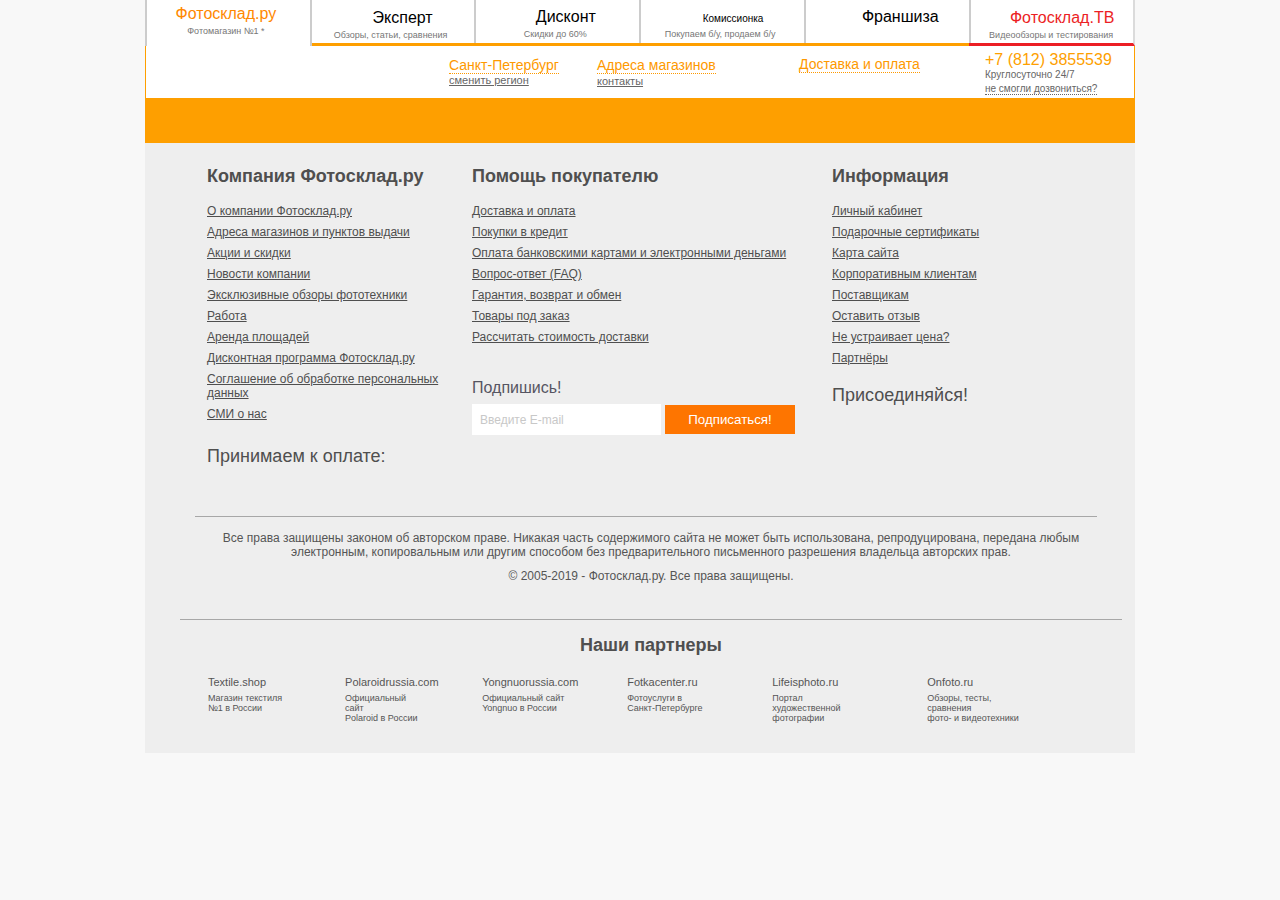
==== index.html @ a2a163b0 "initial commit" ====
<!DOCTYPE html>
<html xmlns="http://www.w3.org/1999/xhtml" lang="ru">

<head>
    <meta http-equiv="Content-Type" content="text/html; charset=UTF-8">
    <script type="text/javascript" async=""
        src="./files/js"></script>
    <script type="text/javascript" async=""
        src="./files/analytics.js.Без названия"></script>
    <script type="text/javascript" async=""
        src="./files/analytics.js.Без названия"></script>
    <meta name="language" content="ru">

    <meta content="width=1400" name="viewport">
    <link rel="alternate" media="only screen and (max-width: 640px)" href="https://m.fotosklad.ru/">
    <title>Интернет магазин фототехники. Продажа фотоаппаратов, фототоваров, оптики, цифровой техники - Фотосклад.ру
    </title>
    <script type="text/javascript" async=""
        src="./files/ec.js.Без названия"></script>
    <script async=""
        src="./files/fbevents.js.Без названия"></script>
    <script async=""
        src="./files/tag.js.Без названия"></script>
    <script type="text/javascript" async="" id="topmailru-code"
        src="./files/code.js.Без названия"></script>
    <script type="text/javascript" async=""
        src="./files/VFV0CiwBZt"></script>
    <script type="text/javascript" async=""
        src="./files/ba.js.Без названия"></script>
    <script async=""
        src="./files/gtm.js.Без названия"></script>
    <script type="text/javascript"
        src="./files/jquery-1.8.3.min.js.Без названия"></script>
    <link rel="canonical" href="https://www.fotosklad.ru/">

    <meta name="keywords"
        content="Фототехника цифровая техника фототовары магазин цифровой техники интернет-магазин фототехники">
    <meta name="description"
        content="Действительно низкие цены на цифровую технику и фототехнику в Интернет-магазине ФотоСклад.ру. Зеркальные и компактные цифровые фотоаппараты, видеокамеры, объективы, штативы, фотовспышки, фотопринтеры и многое другое от ведущих мировых производителей. ДоставкапоРоссии.">
    <link
        href="./files/page_c4828d17513869b126429b2c90cb7497.css"
        type="text/css" rel="stylesheet">
    <link
        href="./files/template_cc6df31a0ce18ac305fd042af0f704d0.css"
        type="text/css" data-template-style="true" rel="stylesheet">
    <link type="image/ico" rel="shortcut icon" href="https://www.fotosklad.ru/favicon.ico">

    <script
        src="./files/f.txt"></script>
    <script
        src="./files/webpush.js.Без названия"
        async=""></script>
    <script type="text/javascript" async=""
        src="./files/openapi.js.Без названия"></script>
    <link rel="stylesheet"
        href="./files/styles.css">
    <script async="" defer="" charset="utf-8"
        src="./files/forms.js.Без названия"></script>
    <script type="text/javascript" charset="utf-8" async="" data-requirecontext="_" data-requiremodule="underscore"
        src="./files/underscore.js.Без названия"></script>
    <script type="text/javascript" charset="utf-8" async="" data-requirecontext="_" data-requiremodule="jquery"
        src="./files/jquery.js.Без названия"></script>
    <script type="text/javascript" charset="utf-8" async="" data-requirecontext="_" data-requiremodule="raven"
        src="./files/raven.js.Без названия"></script>
</head>

<body>
    <div class="page">
        <div class="top-menu-pr">
            <a class="active-tab top-menu-pr-main tpr-main" href="https://www.fotosklad.ru/" style="width: 15.5292%;">
                <icon>Фотосклад.ру</icon>
                <span>Фотомагазин №1 *</span>
            </a>
            <a href="https://www.fotosklad.ru/expert/" class="tpr-main top-menu-pr-expert" style="width: 15.5292%;">
                <div>Эксперт</div>
                <span>Обзоры, статьи, сравнения</span>
            </a>
            <a href="https://www.fotosklad.ru/catalog/ucenennye-tovary/" class="tpr-main top-menu-pr-discount"
                style="width: 15.5292%;">
                <div>Дисконт</div>
                <span>Скидки до 60%</span>
            </a>
            <div class="tpr-main top-menu-pr-buy " style="width: 15.5292%;">
                <div><a href="https://www.fotosklad.ru/catalog/fotosklad_komissionka/">Комиссионка</a></div>
                <span>Покупаем б/у, продаем б/у</span>
                <div class="tpr-second">
                    <div><a href="https://www.fotosklad.ru/catalog/fotosklad_komissionka/">Продажа б/у техники</a></div>
                    <div><a href="https://www.fotosklad.ru/buying_up/">Скупка б/у техники</a></div>
                    <div><a href="https://www.fotosklad.ru/catalog/rent/">Прокат техники</a></div>
                </div>
            </div>
            <script type="text/javascript">
                $(function () {
                    $(".tpr-main").hover(function () {
                        $(this).children('.tpr-second').slideToggle(500);
                    });
                });

            </script>
            <a class="tpr-main top-menu-pr-forum header__sale" href="https://franchise.fotosklad.ru/"
                style="width: 15.5292%;">
                <div>Франшиза</div>

            </a>
            <a href="https://www.youtube.com/fotoskladtv" target="_blank" class="tpr-main top-menu-pr-travel"
                style="width: 15.5292%;">
                <div>Фотосклад.ТВ</div>
                <span>Видеообзоры и тестирования</span>
            </a>
        </div>
        <div id="header_2014">
            <div class="head_f">
                <a href="https://www.fotosklad.ru/" rel="nofollow">
                    <div class="logo_2014"></div>
                </a>

                <div class="map_2014">
                    <span><a href="https://www.fotosklad.ru/#" class="b-tt-change-region">
                            Санкт-Петербург </a></span>
                    <div class="clear"></div>
                    <a href="https://www.fotosklad.ru/#" class="b-tt-change-region" style="margin-top:0">сменить
                        регион</a>
                </div>
                <script type="text/javascript">
                    $(document).ready(function () {
                        $.ajax(
                            {
                                cache: true,
                                url: "/ajax/select_city_2014.php?AJAX_LOCATION=Y&rand=1768",
                                success: function (html) {
                                    $('body').append(html);
                                    $.ajax(
                                        {
                                            dataType: "script",
                                            cache: true,
                                            url: "//js.fotosklad.ru/bitrix/templates/fotosklad/js/select_city.js"
                                        }
                                    );
                                    $.ajax(
                                        {
                                            dataType: "script",
                                            cache: true,
                                            url: "/bitrix/templates/fotosklad/js/scrollbar/jquery.mCustomScrollbar.concat.min.js"
                                        }
                                    );
                                }
                            });
                    });
                </script>
                <div class="addr_2014">
                    <span><a href="https://www.fotosklad.ru/contacts/">Адреса магазинов</a></span>
                    <div class="clear"></div>
                    <a href="https://www.fotosklad.ru/kont" style="margin-top: 1px;">контакты</a>
                </div>
                <div class="box-cont-main-header">
                    <span class="mail_i"></span><a href="https://www.fotosklad.ru/shipping-payment/"
                        style="margin-top:0">Доставка и оплата</a>
                    <div class="clear"></div>
                </div>
                <div class="box_icon_phone_2014"></div>
                <div class="box_phone_2014">
                    +7 (812) 3855539 <p>Круглосуточно 24/7</p>
                    <a id="link_notelForm" href="https://www.fotosklad.ru/ajax/notel_form.php?id=1">не
                        смогли дозвониться?</a>
                </div>
            </div>
        </div>
        <div class="clear"></div>

        <div id="content">

            

            <div class="footer">
                <div class="box_link">
                    <div class="box_links_left">
                        <div class="h3">Компания Фотосклад.ру</div>
                        <ul class="list_1">
                            <li><a href="https://www.fotosklad.ru/about/">О компании Фотосклад.ру</a></li>
                            <li><a href="https://www.fotosklad.ru/contacts/?first=on">Адреса магазинов и пунктов
                                    выдачи</a></li>
                            <li><a href="https://www.fotosklad.ru/promo/">Акции и скидки</a></li>
                            <li><a href="https://www.fotosklad.ru/news/">Новости компании</a></li>
                            <li><a href="https://www.fotosklad.ru/news_foto/">Эксклюзивные обзоры фототехники</a></li>
                            <li><a href="https://www.fotosklad.ru/job/">Работа</a></li>
                            <li><a href="https://www.fotosklad.ru/arenda/">Аренда площадей</a></li>
                            <li><a href="https://www.fotosklad.ru/club/">Дисконтная программа Фотосклад.ру</a></li>
                            <li><a href="https://www.fotosklad.ru/user_agreement/">Соглашение об обработке персональных
                                    данных</a></li>
                            <li><a href="https://www.fotosklad.ru/press/">СМИ о нас</a></li>
                        </ul>
                    </div>
                    <div class="box_links_center">
                        <div class="h3">Помощь покупателю</div>
                        <ul class="list_1">
                            <li><a href="https://www.fotosklad.ru/shipping-payment/">Доставка и оплата</a></li>
                            <li><a href="https://www.fotosklad.ru/pokupki_v_credit/">Покупки в кредит</a></li>
                            <li><a href="https://www.fotosklad.ru/bankcards_payment/">Оплата банковскими картами и
                                    электронными деньгами</a></li>
                            <li><a href="https://www.fotosklad.ru/faq/">Вопрос-ответ (FAQ)</a></li>
                            <li><a href="https://www.fotosklad.ru/warranty/">Гарантия, возврат и обмен</a></li>
                            <li><a href="https://www.fotosklad.ru/goods_for_order/">Товары под заказ</a></li>
                            <li><a href="https://www.fotosklad.ru/shipping-payment/">Рассчитать стоимость доставки</a>
                            </li>
                        </ul>
                        <form action="https://www.fotosklad.ru/personal/subscribe/"
                            data-ajax="/bitrix/templates/fotosklad/components/bitrix/subscribe.form/footer/ajax.php"
                            method="get" class="js-subscribe_form_footer footer__follow-box">
                            <div class="footer__follow">Подпишись!</div>
                            <div class="footer__follow-flex">
                                <input type="text" class="js-subscribe_form__email footer__follow_input"
                                    placeholder="Введите E-mail">
                                <button class="js-subscribe_form__btn footer__follow_btn">Подписаться!</button>
                                <div class="js-subscribe_form__msg footer__follow_msg _hide"></div>
                            </div>
                        </form>
                    </div>
                    <div class="box_links_right">
                        <div class="h3">Информация</div>
                        <ul class="list_1">
                            <li><a href="https://www.fotosklad.ru/personal/">Личный кабинет</a></li>
                            <li><a href="https://www.fotosklad.ru/sertificate/">Подарочные сертификаты</a></li>
                            <li><a href="https://www.fotosklad.ru/sitemap/">Карта сайта</a></li>
                            <li><a href="https://www.fotosklad.ru/corp/">Корпоративным клиентам</a></li>
                            <li><a href="https://www.fotosklad.ru/suppliers/">Поставщикам</a></li>
                            <li><a href="https://www.fotosklad.ru/ajax/feedback2.php?id=1"
                                    id="link_feedbackForm">Оставить отзыв</a></li>
                            <li><a href="https://www.fotosklad.ru/neustr_price/">Не устраивает цена?</a></li>
                            <li><a href="https://www.fotosklad.ru/partners/">Партнёры</a></li>
                        </ul>
                        <div class="soc-icon-footer">
                            <span>Присоединяйся!</span>
                            <a href="https://vk.com/fotosklad" target="_blank">
                                <div class="footer-icon footer-icon-vk"></div>
                            </a>
                            <a href="https://facebook.com/fotosklad.ru" target="_blank">
                                <div class="footer-icon footer-icon-fb"></div>
                            </a>
                            <a href="https://twitter.com/fotosklad_ru" target="_blank">
                                <div class="footer-icon footer-icon-tw"></div>
                            </a>
                            <a href="https://instagram.com/fotosklad_ru" target="_blank">
                                <div class="footer-icon footer-icon-ins"></div>
                            </a>
                            <a href="https://www.youtube.com/user/fotoskladTV?sub_confirmation=1" target="_blank">
                                <div class="footer-icon footer-icon-you"></div>
                            </a>
                            <a href="https://ok.ru/fotosklad" target="_blank">
                                <div class="footer-icon footer-icon-ok"></div>
                            </a>
                        </div>
                    </div>
                    <div class="clear"></div>
                    <div class="footer-pay-icon">
                        <span>Принимаем к оплате:</span>
                        <div class="f-p-visa"></div>
                        <div class="f-p-mc"></div>
                        <div class="f-p-wm"></div>
                        <div class="f-p-ya"></div>
                        <div class="f-p-q"></div>
                        <div class="f-p-sv"></div>
                        <div class="f-p-euro"></div>
                        <div class="f-p-al"></div>
                        <div class="f-p-vtb"></div>
                        <div class="f-p-cont"></div>
                    </div>
                </div>
                <div class="copy">
                    <noindex>
                        <div>

                            <script type="text/javascript">
                                var _tmr = window._tmr || (window._tmr = []);
                                _tmr.push({ id: "1778135", type: "pageView", start: (new Date()).getTime() });
                                (function (d, w, id) {
                                    if (d.getElementById(id)) return;
                                    var ts = d.createElement("script");
                                    ts.type = "text/javascript";
                                    ts.async = true;
                                    ts.id = id;
                                    ts.src = (d.location.protocol == "https:" ? "https:" : "http:") + "//top-fwz1.mail.ru/js/code.js";
                                    var f = function () {
                                        var s = d.getElementsByTagName("script")[0];
                                        s.parentNode.insertBefore(ts, s);
                                    };
                                    if (w.opera == "[object Opera]") {
                                        d.addEventListener("DOMContentLoaded", f, false);
                                    } else {
                                        f();
                                    }
                                })(document, window, "topmailru-code");
                            </script>
                            <noscript>
                                <div style="position:absolute;left:-10000px;">
                                    <img src="//top-fwz1.mail.ru/counter?id=1778135;js=na" style="border:0;" height="1"
                                        width="1" alt="Рейтинг@Mail.ru" />
                                </div>
                            </noscript>

                        </div>
                        <div class="center">
                            <div>
                                Все права защищены законом об авторском праве. Никакая часть содержимого сайта не может
                                быть
                                использована, репродуцирована, передана любым электронным, копировальным или другим
                                способом без
                                предварительного письменного разрешения владельца авторских прав.
                            </div>
                            <div>
                                © 2005-2019 - Фотосклад.ру. Все права
                                защищены.
                            </div>
                            <div>

                                <script type="text/javascript">< !--
                                        new Image().src = "//counter.yadro.ru/hit?r" +
                                            escape(document.referrer) + ((typeof (screen) == "undefined") ? "" :
                                                ";s" + screen.width + "*" + screen.height + "*" + (screen.colorDepth ?
                                                    screen.colorDepth : screen.pixelDepth)) + ";u" + escape(document.URL) +
                                            ";" + Math.random();//--></script>
                                <noscript><img src="//www.liveinternet.ru/code?js=no"></noscript>

                            </div>
                        </div>
                    </noindex>
                    <noindex>
                        <div class="footer-partners">
                            <div class="footer-partners__head">Наши партнеры</div>
                            <div class="footer-partners__list">
                                <div class="footer-partners__item"><a
                                        href="https://textile.shop/">Textile.shop<span>Магазин текстиля<br>№1 в
                                            России</span></a></div>
                                <div class="footer-partners__item"><a
                                        href="http://www.polaroidrussia.com/">Polaroidrussia.com<span>Официальный
                                            сайт<br>Polaroid в России </span></a></div>
                                <div class="footer-partners__item"><a
                                        href="http://www.yongnuorussia.com/">Yongnuorussia.com<span>Официальный
                                            сайт<br>Yongnuo в России</span></a></div>
                                <div class="footer-partners__item"><a
                                        href="http://fotkacenter.ru/">Fotkacenter.ru<span>Фотоуслуги
                                            в<br>Санкт-Петербурге</span></a></div>
                                <div class="footer-partners__item"><a
                                        href="http://www.lifeisphoto.ru/">Lifeisphoto.ru<span>Портал
                                            художественной<br>фотографии </span></a></div>
                                <div class="footer-partners__item"><a
                                        href="http://www.onfoto.ru/">Onfoto.ru<span>Обзоры, тесты, сравнения<br>фото- и
                                            видеотехники </span></a></div>
                            </div>
                        </div>
                    </noindex>
                </div>

                <script async="" type="text/javascript"
                    src="./files/ld.js.Без названия"></script>
                <script type="text/javascript">
                    window.criteo_q = window.criteo_q || [];
                    window.criteo_q.push(
                        { event: "setAccount", account: 24475 },
                        { event: "setSiteType", type: "d" },
                        { event: "viewHome" }
                    );
                </script>



                <script async=""
                    src="./files/track_city.js.Без названия"></script>
                <script id="xcntmyAsync" type="text/javascript">
                    //все страницы <![CDATA[
                    //]]>
                    (function () {
                        var xscr = document.createElement('script');
                        var xcntr = escape(document.referrer);
                        xscr.async = true;
                        xscr.src = (document.location.protocol === 'https:' ? 'https:' : 'http:')
                            + '//js.fotosklad.ru/bitrix/templates/fotosklad/js/sided/track_city.js?r=' + Math.random();
                        xscr.async = true;
                        var x = document.getElementById('xcntmyAsync');
                        x.parentNode.insertBefore(xscr, x);
                    }());
                </script>


                <script type="text/javascript">
                    (function (m, e, t, r, i, k, a) {
                    m[i] = m[i] || function () { (m[i].a = m[i].a || []).push(arguments) };
                        m[i].l = 1 * new Date(); k = e.createElement(t), a = e.getElementsByTagName(t)[0], k.async = 1, k.src = r, a.parentNode.insertBefore(k, a)
                    })
                        (window, document, "script", "https://mc.yandex.ru/metrika/tag.js", "ym");

                    ym(53489, "init", {
                        id: 53489,
                        clickmap: true,
                        trackLinks: true,
                        accurateTrackBounce: true,
                        webvisor: true,
                        ut: "noindex",
                        ecommerce: "dataLayer"
                    });
                </script>
                <noscript>
                    <div><img src="https://mc.yandex.ru/watch/53489?ut=noindex" style="position:absolute; left:-9999px;"
                            alt="" /></div>
                </noscript>

            </div>
        </div>
    </div>

    <link
        href="./files/popup.min.css"
        type="text/css" rel="stylesheet">
    <link
        href="./files/kernel_socialservices.css"
        type="text/css" rel="stylesheet">
    <link
        href="./files/select_city.css"
        rel="stylesheet" type="text/css">
    <link
        href="./files/jquery.mCustomScrollbar.css"
        rel="stylesheet" type="text/css">
    <img id="xcnt-img-0.9921567493055716" width="0" height="0"
        src="./files/saved_resource"
        style="display: none !important; width: 0px !important; height: 0px !important;">
    <script id="xcnt-pars" async=""
        src="./files/www.fotosklad.ru.js.Без названия"></script>
</body>
</html>
---- files/page_c4828d17513869b126429b2c90cb7497.css ----
/* Start:/bitrix/templates/fotosklad/components/bitrix/system.pagenavigation/visual2/style.css?14582214854579*/
.bx_pagination_bottom *{vertical-align: baseline;}
.bx_pagination_bottom{
	color: #8d8d8d;
    padding: 0 26px;
	text-align: center;
}

.bx_pagination_bottom .bx_pagination_section_one{ }
.bx_pagination_bottom .bx_pagination_section_two{
	float: right;
	text-align: right;
}
.bx_pagination_bottom .bx_pg_section{
    color: #AFAFAF;
	display: inline-block;
    font: 12px Arial;
	height: 30px;
	vertical-align: top;
	line-height: 30px;
}

.bx_pagination_bottom .bx_pagination_select_container{display: inline-block;}
.bx_pagination_bottom .bx_pagination_select_container select{
	position: relative;
	margin: 2px 20px 2px 10px;
	padding: 1px 25px 3px 5px;
	height: 22px;
	outline: none;
	border: 1px solid #e0e0e0;
	border-radius: 1px;
	background: #fff url(/bitrix/templates/fotosklad/components/bitrix/system.pagenavigation/visual2/images/select_arrow.png) no-repeat right center;
	color: #8d8d8d;
	font-size: 11px;
	line-height: 16px;
	resize: none;
	-webkit-appearance: none;
}
@-moz-document url-prefix(){
	.bx_pagination_bottom .bx_pagination_select_container select{
		background: #fff !important;
		padding-right: 5px;
	}
}


.bx_pagination_bottom .bx_pagination_page{
	white-space: nowrap;
	font-size: 18px;
}
.bx_pagination_bottom .bx_pagination_page ul{
	display: inline-block;
	margin: 0;
	padding: 0;
}
.bx_pagination_bottom .bx_pagination_page li{
	display: inline-block;
    margin-right: 5px;
	min-width: 22px;
	color: #8d8d8d;
	text-align: center;
	line-height: 22px;
}
.bx_pagination_bottom .bx_pagination_page li a{
    color: #222;
	display: block;
	min-width: 22px;
	/*color: #8d8d8d;*/
	text-align: center;
	text-decoration: none;
	line-height: 22px;
}
.bx_pagination_bottom .bx_pagination_page li a.no-underline{
    position: relative;
    text-decoration:none;
}
.bx_pagination_bottom .bx_pagination_page li a.no-underline span{
	font-size: 16px;
    position: relative;
    top: -2px;
}
.bx_pagination_bottom .bx_pagination_page li a:hover{
    background: #FE9900;
    border-radius: 3px;
    color: #fff;
    text-decoration: none;
}
.bx_pagination_bottom .bx_pagination_page li.bx_active{
    color: #fff;
	border-radius: 3px;
	/*background: #dbecf4;*/
    background: #FE9900;
	/*box-shadow: inset 0 2px 2px 0 rgba(0,0,0,.1);*/
}

.bx_pagination_bottom .bx_pg_section.bx_pg_pagination_num{display: block;}
.bx_pagination_bottom .bx_pg_section.bx_pg_show_col select{margin-right: 5px;}


.bx_pagination_bottom .bx_wsnw{
    font-size:12px;
    white-space: nowrap;
}
.bx_pagination_bottom .bx_wsnw .custom_pg_of{
    color:#222;
    font-weight:700;
}



/*1*/
@media (min-width:981px){

}
/*2*/
@media (min-width:640px) and (max-width:980px){

}
/*3*/
@media (min-width:480px) and (max-width:639px) {
	.bx_pagination_bottom .bx_pagination_select_container select{margin-right: 10px;}
}
/*4*/
@media (max-width:479px) {
	.bx_pagination_bottom .bx_pagination_section_one{ }
	.bx_pagination_bottom .bx_pagination_section_two{
		float: none;
		text-align: left;
	}
	.bx_pagination_bottom .bx_pagination_select_container{
		-webkit-box-sizing: border-box;
		-moz-box-sizing: border-box;
		box-sizing: border-box;
		width: 47%;
	}
	.bx_pagination_bottom .bx_pagination_select_container select{
		display: block;
		-webkit-box-sizing: border-box;
		-moz-box-sizing: border-box;
		box-sizing: border-box;
		margin-right: 0 !important;
		width: 90%;
	}
	.bx_pagination_bottom .bx_pg_section{
		-webkit-box-sizing: border-box;
		-moz-box-sizing: border-box;
		box-sizing: border-box;
		width: 100%;
		text-align: left;
	}
	.bx_pagination_bottom .bx_pagination_page{white-space: normal;}
	.bx_pagination_bottom .bx_pg_section.bx_pg_pagination_num{width: 100%;height: auto;text-align: center;}
	.bx_pagination_bottom .bx_pg_section.bx_pg_show_col{display: none;}
	.bx_pagination_bottom .bx_pg_text{
		display: inline-block;
		width: 50%;
	}
	.bx_pagination_bottom .bx_pg_section.pg_pagination_num .bx_pg_text{display: none;}
}
/*5*/
@media (max-width:320px){
}

.bx_pagination_bottom .bx_pagination_section_one,
.bx_pagination_bottom .bx_pagination_section_two,
.bx_pagination_bottom .bx_pagination_select_container,
.bx_pagination_bottom .bx_pagination_select_container select,
.bx_pagination_bottom .bx_pg_section,
.bx_pagination_bottom .bx_pagination_page,
.bx_pagination_bottom .bx_pg_section.bx_pg_pagination_num,
.bx_pagination_bottom .bx_pg_section.bx_pg_show_col,
.bx_pagination_bottom .bx_pg_text,
.bx_pagination_bottom .bx_pg_section.pg_pagination_num .bx_pg_text{
	-webkit-transition: all 0.3s ease;
	-moz-transition: all 0.3s ease;
	-ms-transition: all 0.3s ease;
	-o-transition: all 0.3s ease;
	transition: all 0.3s ease;
}

/* End */


/* Start:/bitrix/templates/fotosklad/components/web-sys/iblock.items/main_page/style.css?14703068144295*/
#content .main_content .blocks_main_2
{
	height: auto;
	margin: 30px 13px;
}

.main_content .actions-dynamic-title
{
	background: transparent;
	padding: 0;
	position: relative;
	text-align: center;
	top: 10px;
	width: 100%;
}

.main_content .blocks_main_2 .actions-dynamic-title h2
{
	background: #FFF;
	color: #FE9900;
	display: inline-block;
	min-height: 21px;
	padding: 0 8px;
	text-transform: uppercase;
	width: auto;
}

.actions-dynamic
{
	border: 1px solid #FE9900;
	border-radius: 10px;
	height: 155px;
	overflow: hidden;
	padding: 10px;
	white-space: nowrap;
}


/* SPECIAL ACTION ITEM */
.trans-left-include
{
	transition: left .8s ease-in-out;
}
.trans-left-top-include
{
	transition: left .5s ease-in-out .25s, top .5s ease-in-out .25s;
}
.trans-left-width-include
{
	transition: left .6s ease-in-out, width .6s ease-in-out;
}
.trans-opacity-include
{
	transition: opacity .5s ease-in-out;
}
.trans-width-include
{
	transition: width .8s ease-in-out;
}


.actions-dynamic-item
{
	border: 1px solid #CCC;
	border-radius: 8px;
	cursor: pointer;
	display: inline-block;
	height: 155px;
	margin-left: 8px;
	overflow: hidden;
	position: relative;
	width: calc(20% - 8px); /* 8px - left margin of first element */
}
.actions-dynamic-item:first-child
{
	margin-left: 0;
}

.actions-dynamic-item.minimum
{
	/*width: 155px;*/
	width: calc(18% - 8px);
}

.actions-dynamic-item.maximum
{
	/*width: 255px;*/
	width: calc(28% - 8px);
}

/* IMAGE */
.actions-dynamic-item .image-wrapper
{
	overflow: hidden;
	width: 100%;
}

.actions-dynamic-item .image-wrapper img
{
	left: -36.9px;
	position: relative;
	/*z-index: -1;*/
}
.actions-dynamic-item.minimum .image-wrapper img
{
	left: -43.953px;
}
.actions-dynamic-item.maximum .image-wrapper img
{
	left: 0;
}

/* TEXT */
.actions-dynamic-item .hover-block
{
	color: #FFF;
	height: 100%;
	left: 0;
	overflow: hidden;
	position: absolute;
	white-space: normal;
	width: 0;
}
.actions-dynamic-item.maximum .hover-block
{
	width: 256.875px;
}

.actions-dynamic-item .hover-block .title
{
	font-size: 14px;
	margin-bottom: 15px;
}
.actions-dynamic-item .hover-block .preview
{
	font-size: 11px;
}

/* wrapper */
.actions-dynamic-item .hover-block .hover-wrapper
{
	height: calc(100% - 30px);
	left: -36.9px;
	opacity: 0;
	padding: 15px;
	position: relative;
	z-index: 1;
}
.actions-dynamic-item.maximum .hover-block .hover-wrapper
{
	left: 0;
	opacity: 1;
}
.actions-dynamic-item.minimum .hover-block .hover-wrapper
{
	left: -43.953px;
}

/* opacity layers */
.actions-dynamic-item .hover-block .hover-layer
{
	background: #000;
	border-radius: 8px;
	/*height: 0;*/
	height: 100%;
	left: 35%;
	opacity: .5;
	position: absolute;
	/*top: 35%;*/
	width: 0;
	z-index: 1;
}
.actions-dynamic-item.maximum .hover-block .hover-layer
{
	left: 0;
	/*height: 100%;*/
	/*top: 0;*/
	width: 100%;
}

.actions-dynamic-item .hover-block .hover-overlap
{
	background: #000;
	border-radius: 0 0 8px 8px;
	height: 100%;
	left: 7%;
	opacity: .35;
	position: absolute;
	top: 100%;
	width: 100%;
	z-index: 1;
}

.main_content .blocks_main_2 .expert-inline-wrapper
{
	clear: both;
	margin-top: 30px;
}

.expert-inline-block
{
	height: auto;
	margin: 0;
	padding: 0;
	width: 100%;
}

.expert-inline-block a
{
	color: #000;
	text-decoration: none;
}

.expert-inline-block .expert-inline-item
{
	border: 1px solid #CCC;
	display: inline-block;
	height: 100%;
	overflow: hidden;
	vertical-align: top;
}
.expert-inline-block.inline .expert-inline-item
{
	margin-left: 20px;
	width: calc(25% - 17px);
}
.expert-inline-block.inline .expert-inline-item:first-child
{
	margin-left: 0;
}

.expert-inline-block .expert-inline-item .image
{
	height: 162px;
}

.expert-inline-block .expert-inline-item .image-wrapper
{
	height: 100%;
	left: -41.5px;
	position: relative;
	text-align: center;
	width: 324px;
}

.expert-inline-block .expert-inline-item .text
{
	overflow: hidden;
	position: relative;
	margin: 10px 15px;
	width: calc(100% - 30px);
}

.expert-inline-block .expert-inline-item .title
{
	font-size: 14px;
	overflow: hidden;
}

.expert-inline-block .expert-inline-item .preview
{
	font-size: 11px;
	margin-top: 8px;
}

.expert-inline-block .expert-inline-item .date
{
	background: #FFF;
	bottom: 0;
	color: #CCC;
	left: 0;
	padding-top: 10px;
	position: absolute;
	width: 100%;
}
/* End */


/* Start:/bitrix/components/custom/expert.main/templates/main_page/style.css?14642724572609*/
#content .main_content .blocks_main_2
{
	height: auto;
	margin: 30px 13px;
}

.main_content .blocks_main_2 .expert-inline-wrapper
{
	clear: both;
	margin-top: 30px;
}

.expert-inline-block
{
	height: auto;
	margin: 0;
	padding: 0;
	width: 100%;
}
.expert-inline-block.solid
{
	border-left: 1px solid #CCC;
}

.expert-inline-block a
{
	color: #000;
	text-decoration: none;
}

.expert-inline-block .expert-inline-item
{
	border: 1px solid #CCC;
	display: inline-block;
	height: 100%;
	overflow: hidden;
	vertical-align: top;
}
.expert-inline-block.solid .expert-inline-item
{
	border-left: none;
	width: calc(25% - 2px);
}
.expert-inline-block.inline .expert-inline-item
{
	margin-left: 20px;
	width: calc(25% - 18px);
}
.expert-inline-block.inline .expert-inline-item:first-child
{
	margin-left: 0;
}

.expert-inline-block .expert-inline-item .image
{
	height: 162px;
	position: relative;
	text-align: center;
}
/*
.expert-inline-block .expert-inline-item .image-wrapper
{
	height: 100%;
	left: -49.5px;
	position: relative;
	text-align: center;
	width: 324px;
}
.expert-inline-block.solid .expert-inline-item .image-wrapper
{
	left: -42px;
}
*/
.expert-inline-block .expert-inline-item img
{
	height: 100%;
}

.expert-inline-block .expert-inline-item .text
{
	overflow: hidden;
	position: relative;
	margin: 10px 15px;
	width: calc(100% - 30px);
}

.expert-inline-block.solid .expert-inline-item .text
{
	height: 118px;
}

.expert-inline-block .expert-inline-item .title
{
	font-size: 14px;
	overflow: hidden;
}
.expert-inline-block.solid .expert-inline-item .title
{
	height: 34px;
}

.expert-inline-block .expert-inline-item .preview
{
	font-size: 11px;
	margin-top: 8px;
}

.expert-inline-block .expert-inline-item .date
{
	background: #FFF;
	bottom: 0;
	color: #CCC;
	left: 0;
	padding-top: 10px;
	position: absolute;
	width: 100%;
}

.expert-inline-block.solid
{
	height: 300px;
}

.expert-inline-block .expert-inline-item .overlay .video
{
	position: absolute;
}
.expert-inline-block .expert-inline-item .overlay .video.round
{
	-moz-border-radius: 50px;
	-webkit-border-radius: 50px;
	background: #FFF;
	border-radius: 50px;
	height: 50px;
	left: calc(50% - 25px);
	opacity: .75;
	top: calc(50% - 25px);
	width: 50px;
}
.expert-inline-block .expert-inline-item a:hover .overlay .video.round
{
	box-shadow: 0 0 6px 3px rgba(0, 0, 0, .3);
}
.expert-inline-block .expert-inline-item .overlay .video.play
{
	border-bottom: 15px solid transparent;
	border-left: 20px solid #000;
	border-top: 15px solid transparent;
	bottom: calc(50% - 15px);
	height: 0;
	opacity: .7;
	right: calc(50% - 13px);
	width: 0;
}
/* End */
/* /bitrix/templates/fotosklad/components/bitrix/system.pagenavigation/visual2/style.css?14582214854579 */
/* /bitrix/templates/fotosklad/components/web-sys/iblock.items/main_page/style.css?14703068144295 */
/* /bitrix/components/custom/expert.main/templates/main_page/style.css?14642724572609 */
---- files/template_cc6df31a0ce18ac305fd042af0f704d0.css ----
/* Start:/bitrix/templates/fotosklad/fotosklad.min.css?1572449818314874*/
@font-face {
    font-family: 'Arial MT';
    src: url('/bitrix/fonts/arialmt/ArialMT.eot');
    url('/bitrix/fonts/arialmt/ARIALMT.woff') format('woff'),
    url('/bitrix/fonts/arialmt/ArialMT.otf') format('opentype');
    font-weight: normal;
    font-style: normal;
}

.footer__follow {
    font-size: 16px;
    color: #565562;
    margin-top: 35px;
}

.footer__follow_input {
    background: #FFFFFF;
    max-width: 178px;
    width: 100%;
    height: 27px;
    margin-right: 4px;
    font-size: 12px;
    display: flex;
    align-items: center;
    padding-left: 7px;
    border: 1px solid #FFF;
}

.footer__follow_input--border {
    border: 1px solid #d4d4d4;
    height: 27px;
}

.footer__follow_input::placeholder {
    color: #C8C8C8;
}

.footer__follow_input:focus {
    outline: none;
}

.footer__follow_btn {
    width: 115px;
    width: 130px;
    height: 29px;
    display: block;
    border: none;
    background: #FE7500;
    color: #fff;
    display: flex;
    align-items: center;
    justify-content: center;
    cursor: pointer;
}

.footer__follow-flex {
    display: flex;
    align-items: center;
    margin-top: 7px;

}

.track-price {
    z-index: 2;
    cursor: pointer;
    font-size: 12px;
    max-width: 120px;
    border-radius: 2px;
    background-color: #eeeeee;
    display: flex;
    align-items: center;
    justify-content: center;
    margin-left: auto;
    width: 200px;
    height: 25px;
    margin-bottom: 15px;
}

.track-price a {
    color: #2b6d9f;
    text-decoration: none;
    font-style: normal !important;
}

.usual-price__block {
    display: block !important;
}

.form_take_order_s .left-select-delivery .order_table_delivery .shops-address td{
    line-height: 20px;
    position: relative;
}

.usual-price__info-block {
    display: none;
    position: absolute;
    width: 97%;
    top: 35px;
    left: 0;
    z-index: 2;
    text-align: center;
    background: #fff;
    box-shadow: 0 0 6px rgba(0,0,0,0.4);
    line-height: 20px;
    padding: 5px;
}

.name__sale {
    padding: 2px;
    border-radius: 3px;
    color: #fff;
    background: #fe9f00;
    margin-left: 5px;
}

.usual-price {
    padding-right: 15px;
}

.usual-price__icon {
    margin-left: 5px;
    cursor: pointer;
}

.usual-price--position {
    position: relative;
}

.usual-price__text {
    font-size: 12px;
    font-weight: 400;
    color: #888888;
}

.usual-price__just {
    margin-right: 58px;
}

.flex--center {
    justify-content: center;
}

.usual-price__price {
    font-size: 14px;
    font-weight: 400;
    color: #888888;
}

.usual-price__price--through {
    text-decoration: line-through;
}

.usual-price__price--club {
    font-size: 16px;
    font-weight: bold;
    color: #fe8f00;
}

.usual-price__price--special {
    color: #111111;
    font-size: 18px;
    font-weight: bold;
    letter-spacing: -0.5px;
}

.usual-price--margin {
    margin-bottom: 10px;
}

.usual-price--margin-top {
    margin-top: 10px;
}

.usual-price__sale {
    width: 44px;
    height: 22px;
    border-radius: 2px;
    background-color: #5bae38;
    font-size: 12px;
    color: #ffffff;
    margin-left: 5px;
}

.legal-entities {
    font-size: 12px;
    font-weight: 400;
    color: #888888;
    text-align: right;
    border-bottom: #888 1px dashed;
    margin-left: auto;
    width: max-content;
    position: relative;
}

.legal-entities__info-block {
    display: flex !important;
}

.legal-entities__current {
    cursor: pointer;
}

.legal-entities__info {
    display: none;
    width: 265px;
    padding-left: 15px;
    padding-right: 15px;
    padding-bottom: 10px;
    padding-top: 10px;
    background: #fff;
    position: absolute;
    left: -171px;
    top: 20px;
    z-index: 5;
    text-align: left;
    color: #111111;
    box-shadow: 0px 0px 10px rgba(0,0,0,0.2);
}

.legal-entities__info img {
    width: 100%;
    max-width: 100%;
    object-fit: scale-down;
}


.legal-entities__price {
    font-size: 18px;
    font-weight: bold;
}

.legal-entities__text {
    font-size: 12px;
    color: #888;
}

#select-city-in-catalog-detail {
    font: 13px Arial;
    color: #111;
    font-weight: 400;
    border-bottom: 1px dashed #111;
    margin-left: 4px;
    cursor: pointer
}

div.city-in-detail {
    display: block;
    /*width: 250px;*/
    font: 13px Arial;
    color: #666;
    /*margin-top: 10px;*/
    font-weight: 400;
}

div.city-in-detail + .presence .bexx_catalog_detail_prop_description2 {
    margin-top: -25px
}

.tab-section-content {
    margin: 10px
}

#product-order-vkredit .bexx_catalog_detail_prop_description2 {
    margin-top: -12px
}

.box_price .bexx_catalog_detail_prop_description2 {
    left: -146px
}

#search-suggest {
    position: absolute;
    top: 32px;
    left: -1px;
    background: #fff;
    z-index: 820;
    border: 1px solid #ccc;
    padding: 10px;
    width: 490px;
    font-size: 9pt;
    color: #828282;
    padding-bottom: 25px
}

.search-suggest-table {
    border-collapse: collapse
}

.search-suggest-table th, .search-suggest-table td {
    padding: 10px;
    border-bottom: 1px dashed #ccc
}

.search-suggest-table tr:last-child th, .search-suggest-table tr:last-child td {
    border-bottom: none
}

.search-suggest-table th {
    background: #eee;
    font-weight: 700;
    color: #555;
    width: 130px;
    vertical-align: top
}

.search-suggest-table th span {
    font-weight: 400;
    color: #828282
}

#search-suggest a {
    color: #828282 !important
}

#search-suggest a:hover {
    color: #FE9900 !important
}

.suggest-item-all {
    margin: 10px 0
}

.b-share-icon {
    background-image: url(//img.fotosklad.ru/bitrix/templates/fotosklad/images/small/04.png) !important;
    width: 20px !important;
    height: 20px !important
}

.b-share-icon_yaru, .b-share-icon_yaru_photo, .b-share-icon_yaru_wishlist {
    background-position: -567px 0 !important
}

.b-share-icon_vkontakte, .b-share-icon_custom {
    background-position: -84px 0 !important
}

.b-share-icon_facebook {
    background-position: -0 0 !important
}

.b-share-icon_twitter {
    background-position: -21px 0 !important
}

.b-share-icon_odnoklassniki {
    background-position: -63px 0 !important
}

.b-share-icon_moimir {
    background-position: -147px 0 !important
}

.b-share-icon_lj {
    background-position: -168px 0 !important
}

.b-share-icon_gplus {
    background-position: -126px 0 !important
}

.vkredit_line_div span.check_cl {
    background: url(//img.fotosklad.ru/bitrix/templates/fotosklad/images/sprite_2.png?v=1478528785) -123px -419px no-repeat
}

.vkredit_line_div span {
    background: url(//img.fotosklad.ru/bitrix/templates/fotosklad/images/sprite_2.png?v=1478528785) -106px -419px no-repeat;
    width: 16px;
    height: 16px;
    margin: 0 0 -3px;
    float: left;
    padding-right: 2px
}

#close-suggest {
    cursor: pointer;
    display: block;
    position: absolute;
    right: 10px;
    bottom: 10px;
    text-decoration: none
}

#all-result-suggest {
    cursor: pointer;
    display: block;
    position: absolute;
    bottom: 10px;
    text-decoration: none
}

.loader_field {
    background: url(//img.fotosklad.ru/bitrix/templates/fotosklad/images/loader_field.gif)
}

.loader_button {
    background: url(//img.fotosklad.ru/bitrix/templates/fotosklad/images/loader_g.gif) no-repeat;
    width: 133px;
    height: 20px;
    text-align: center;
    margin: 0 auto;
    z-index: 1
}

#about_delivery_wr {
    margin: 20px 0;
    clear: both;
    overflow: hidden
}

#about_delivery_link {
    display: inline-block;
    text-decoration: none;
    border-bottom: 1px dotted #FE9900
}

.coupon_cart {
    top: 20px;
    position: relative;
    left: 17px;
    font-size: 14px;
    color: #4F4F4F
}

ul.breadcrumb-navigation {
    padding: 0;
    margin: 0;
    padding-top: 4px;
    list-style: none
}

.ban_free_del {
    background: url(//img.fotosklad.ru/bitrix/templates/fotosklad/images/free_del.png);
    position: relative;
    width: 284px;
    height: 56px;
    left: 0;
    float: left
}

ul.breadcrumb-navigation li {
    display: inline
}

div.mf-name, div.mf-email, div.mf-captcha, div.mf-message {
    width: 80%;
    padding-bottom: .4em
}

div.mf-name input, div.mf-email input {
    width: 60%
}

div.mf-message textarea {
    width: 60%
}

span.mf-req {
    color: red
}

div.mf-ok-text {
    color: green;
    font-weight: 700;
    padding-bottom: 1em
}

#operator {
    max-width: 100px;
    min-width: 30px;
    overflow: hidden;
    position: fixed;
    margin-left: 992px;
    top: 55px;
    z-index: 1009;
    background: #FE9900;
    border-radius: 4px;
    box-shadow: 0 2px 2px rgba(50, 50, 50, 0.3);
    text-align: center;
    padding: 5px
}

#operator a {
    color: #FFF;
    font-size: 16px;
    text-decoration: none
}

.showcase {
    position: relative;
    z-index: 1;
    width: 690px
}
.catalog_gallery .showcase{
    width: 990px
}

.showcase .showcase_view {
    overflow: hidden;
    position: relative;
    width: 690px;
    height: 250px
}
.catalog_gallery .showcase .showcase_view {
    width: 990px;
    height: 200px;
}
.showcase .images {
    position: relative
}

.showcase .img {
    width: 735px;
    height: 250px;
    position: relative;
    float: left
}
.catalog_gallery .showcase .img {
    width: 990px;
    height:200px;
}
.showcase .img .text {
    position: absolute;
    width: 400px;
    height: 55px;
    padding: 20px;
    padding-right: 10px;
    bottom: 0;
    left: 0;
    background: #000;
    padding-top: 5px
}

.showcase .img .text .title {
    font-size: 14px;
    padding-bottom: 5px;
    font-weight: 18px
}

.showcase .img .text .title a, .showcase .img .text .title a:visited {
    color: #fe9200
}

.showcase .img .text .description {
    font-size: 11px;
    color: #c4c4c4
}

.showcase .img .text .description a {
    color: #FFF;
    text-decoration: underline
}

.widjet_ok {
    position: relative;
    width: 100%
}

.widjet_ok .fb_ok, .widjet_ok .vk_ok, .widjet_ok .inst_ok {
    float: left;
    padding: 10px
}

.showcase .arrows .arrl, .showcase .arrows .arrr {
    display: block;
    float: left;
    width: 46px;
    height: 39px;
    background: url(//img.fotosklad.ru/bitrix/templates/fotosklad/images/showcase_arrows.png) 0 0 no-repeat
}

.showcase .arrows .arrr {
    background: url(//img.fotosklad.ru/bitrix/templates/fotosklad/images/showcase_arrows.png) -47px 0 no-repeat
}

.showcase .arrows .arrl.no, .showcase .arrows .arrr.no {
    background-position-y: -39px
}

.showcase .arrows .arrs {
    float: left;
    width: 1px;
    height: 39px;
    background: url(//img.fotosklad.ru/bitrix/templates/fotosklad/images/showcase_arrows.png) -46px 0 no-repeat
}

.showcase .date {
    font-size: 11px
}

.tabs .act {
    border-color: #DD8F00
}

body {
    margin: 0;
    padding: 0;
    font-family: Tahoma, Arial, Times New Roman;
    background: #f8f8f8 url('/bitrix/templates/fotosklad/images/back_delivery.png') center top no-repeat;
    background-attachment: fixed;
    font-size: 11px
}

.pro-site body {
    background: #f8f8f8 url(//img.fotosklad.ru/bitrix/templates/fotosklad/images/bg_main_pro.png) repeat-y top
}

.cube-bottom {
    background: #f8f8f8 url(//img.fotosklad.ru/bitrix/templates/fotosklad/images/cube/cube-bg.png) repeat-x bottom;
    background-attachment: fixed;
    bottom: 0;
    position: fixed;
    height: 16px;
    width: 100%
}

.cube-left {
    background: #f8f8f8 url(//img.fotosklad.ru/bitrix/templates/fotosklad/images/cube/cube-bg-2.jpg) no-repeat bottom;
    width: 138px;
    height: 447px;
    position: fixed;
    margin-left: -130px;
    bottom: 0;
    cursor: pointer
}

.cube-right {
    background: #f8f8f8 url(//img.fotosklad.ru/bitrix/templates/fotosklad/images/cube/cube-bg-3.jpg) no-repeat bottom;
    width: 237px;
    height: 447px;
    position: fixed;
    margin-left: 1028px;
    bottom: 0;
    cursor: pointer
}

.tamron-left2 {
    background: #f8f8f8 url(//img.fotosklad.ru/bitrix/templates/fotosklad/images/tamron/background-left.png) no-repeat bottom;
    width: 120px;
    height: 293px;
    position: fixed;
    margin-left: -171px;
    bottom: 0
}

.tamron-right2 {
    background: #f8f8f8 url(//img.fotosklad.ru/bitrix/templates/fotosklad/images/tamron/background-right.png) no-repeat bottom;
    width: 120px;
    height: 293px;
    position: fixed;
    margin-left: 1071px;
    bottom: 0
}

.tamron-left {
    position: fixed;
    margin-left: -125px;
    bottom: 250px;
    width: 8%;
    top: 20px
}

.tamron-right {
    position: fixed;
    margin-left: 1068px;
    bottom: 250px;
    top: 20px;
    width: 8%
}

.vk-block-icons {
    background: url(//img.fotosklad.ru/bitrix/templates/fotosklad/images/sprite_2.png?v=1478528785) -104px -543px no-repeat;
    width: 18px;
    height: 18px;
    display: block;
    margin: 0 0 5px
}

.fb-block-icons {
    background: url(//img.fotosklad.ru/bitrix/templates/fotosklad/images/sprite_2.png?v=1478528785) -50px -543px no-repeat;
    width: 18px;
    height: 18px;
    display: block;
    margin: 0 0 5px
}

.tw-block-icons {
    background: url(//img.fotosklad.ru/bitrix/templates/fotosklad/images/sprite_2.png?v=1478528785) -32px -543px no-repeat;
    width: 18px;
    height: 18px;
    display: block;
    margin: 0 0 5px
}

.you-block-icons {
    background: url(//img.fotosklad.ru/bitrix/templates/fotosklad/images/sprite_2.png?v=1478528785) -68px -543px no-repeat;
    width: 18px;
    height: 18px;
    display: block;
    margin: 0 0 5px
}

.ins-block-icons {
    background: url(//img.fotosklad.ru/bitrix/templates/fotosklad/images/sprite_2.png?v=1478528785) -86px -543px no-repeat;
    width: 18px;
    height: 18px;
    display: block;
    margin: 0 0 5px
}

.img-discont {
    background: url(//img.fotosklad.ru/bitrix/templates/fotosklad/images/sprite_2.png?v=1478528785) -110px -200px no-repeat;
    width: 140px;
    height: 70px
}

.img-sale-discont {
    background: url(//img.fotosklad.ru/bitrix/templates/fotosklad/images/sprite_2.png?v=1478528785) -110px -330px no-repeat;
    width: 140px;
    height: 80px
}

body.new2014 {
    background: #f2f2f2 url(//img.fotosklad.ru/bitrix/templates/fotosklad/images/Background.jpg) no-repeat center top;
    background-attachment: fixed;
    -moz-background-size: 100%;
    -webkit-background-size: 100%;
    -o-background-size: 100%;
    background-size: 100%
}

body.new2014 div.footer_new2014 {
    background: url(//img.fotosklad.ru/bitrix/templates/fotosklad/images/gift.png) repeat-x bottom;
    height: 194px;
    z-index: 109;
    margin-bottom: 0;
    position: fixed;
    bottom: 0;
    width: 100%
}

.block_new2014 {
    background: url(//img.fotosklad.ru/bitrix/templates/fotosklad/images/santa.png) no-repeat right top;
    position: fixed;
    margin-left: -32px;
    top: 219px;
    height: 468px;
    width: 68px
}

.new2014 .img_footer_2 {
    width: 550px
}

.new2014 .page {
    z-index: 110
}

.new2014 .bootom_img {
    background: url(//img.fotosklad.ru/bitrix/templates/fotosklad/images/footer_top_new2014.png) no-repeat center bottom;
    width: 996px;
    height: 22px;
    bottom: -18px;
    position: relative;
    left: -1px
}

.fL {
    float: left
}

.fR {
    float: right
}

.clear {
    clear: both;
    height: 0;
    overflow: hidden
}

.im {
    margin: 0
}

form, img, h1, h2, h3, h4, h5, h6, p {
    border: 0;
    margin: 0;
    padding: 0
}

ul {
    margin-top: 0;
    padding-left: 0;
    margin-bottom: 0;
    margin-left: 0
}

div#rotator {
    position: relative;
    height: 250px;
    margin-left: 0
}

div#rotator ul li {
    float: left;
    position: absolute;
    list-style: none
}

div#rotator ul li.show {
    z-index: 500
}

a {
    color: #FE9900;
    text-decoration: underline
}

#header {
    background: url(//img.fotosklad.ru/bitrix/templates/fotosklad/images/bg_header.png) no-repeat;
    width: 994px;
    margin: 0 auto;
    text-align: left;
    padding-top: 10px
}

.box_banner {
    float: left;
    padding: 6px 0 0 11px;
    margin: 0 0 0 13px;
    background: url(//img.fotosklad.ru/bitrix/templates/fotosklad/images/box_banner.png) no-repeat;
    height: 45px;
    width: 229px;
    margin-bottom: -15px
}

.box_banner_2 {
    float: left;
    padding: 6px 0 0 11px;
    margin: 0;
    background: url(//img.fotosklad.ru/bitrix/templates/fotosklad/images/box_banner.png) no-repeat;
    height: 45px;
    width: 229px
}

.box_basket {
    float: left;
    padding: 0;
    margin: 0 0 0 265px;
    background: url(//img.fotosklad.ru/bitrix/templates/fotosklad/images/box_basket.png) no-repeat;
    height: 51px;
    width: 220px
}

.basket {
    float: left;
    padding: 9px 0 0 20px;
    width: 47px
}

.box_text_basket {
    float: left;
    padding: 7px 0 0;
    width: 141px
}

.box_text_basket p {
    font: 11px Arial;
    color: #666;
    line-height: 11px
}

.box_text_basket p a, .box_basket #basket-form a {
    font: 11px Arial;
    color: #FE9900;
    text-decoration: underline;
    line-height: 11px
}

.box_text_basket p a:hover {
    text-decoration: none
}

.header_left {
    float: left;
    padding: 18px 0 0 12px;
    width: 765px
}

.logo {
    padding: 0 0 0 11px;
    float: left
}

.box_form_search {
    float: left;
    padding: 2px 0 0 31px;
    width: 405px
}

.box_input_1 {
    float: left;
    background: url(//img.fotosklad.ru/bitrix/templates/fotosklad/images/box_input_1.jpg) no-repeat left top;
    width: 310px;
    height: 22px;
    padding: 2px 5px 0 23px
}

.box_input_1 input {
    width: 308px;
    height: 18px;
    background: none;
    border: none;
    font: 11px Arial;
    color: #7A7A7A
}

.button_find {
    float: left;
    border-right: 0;
    border-top: 0;
    background: url(//img.fotosklad.ru/bitrix/templates/fotosklad/images/button_find.jpg) no-repeat left top;
    width: 53px;
    border-left: 0;
    cursor: pointer;
    border-bottom: 0;
    height: 26px;
    font: 11px Arial;
    color: #FFF;
    padding: 0 0 4px;
    margin: 0 0 0 9px
}

.button_find:hover {
    background: url(//img.fotosklad.ru/bitrix/templates/fotosklad/images/button_find_on.jpg) no-repeat left top
}

.box_form_search p {
    font: 11px Arial;
    color: #666;
    padding: 3px 0 0 5px
}

.box_form_search p span {
    font: 11px Arial;
    color: #222;
    border-bottom: 1px dashed;
    cursor: pointer
}

.map {
    float: left;
    width: 136px;
    margin: 29px 0 0 1px;
    text-align: left;
    background: url(//img.fotosklad.ru/bitrix/templates/fotosklad/images/map.png) no-repeat left 2px;
    min-height: 32px;
    font: 14px Arial;
    font-weight: 700;
    color: #666;
    padding: 0 0 0 56px
}

.map a {
    float: left;
    font: 11px Arial;
    text-decoration: none;
    color: #222;
    margin: 3px 0 0;
    border-bottom: 1px dashed
}

.map a:hover {
    border-bottom: 1px dashed #FFF;
    color: #FE9900
}

.tel {
    float: left;
    width: 169px;
    margin: 29px 0 0 31px;
    text-align: left;
    background: url(//img.fotosklad.ru/bitrix/templates/fotosklad/images/tel.png) no-repeat left 2px;
    min-height: 32px;
    font: 14px Arial;
    font-weight: 700;
    color: #666;
    padding: 0 0 0 34px
}

.tel a {
    float: left;
    font: 11px Arial;
    text-decoration: none;
    color: #222;
    margin: 3px 0 0;
    border-bottom: 1px dashed
}

.tel a:hover {
    border-bottom: 1px dashed #FFF;
    color: #FE9900
}

.email {
    float: left;
    width: 143px;
    margin: 29px 0 0 33px;
    text-align: left;
    background: url(//img.fotosklad.ru/bitrix/templates/fotosklad/images/email.png) no-repeat left 9px;
    min-height: 27px;
    font: 14px Arial;
    font-weight: 700;
    color: #666;
    padding: 0 0 0 41px
}

.email a {
    float: left;
    font: 11px Arial;
    text-decoration: none;
    color: #222;
    margin: 3px 0 0;
    border-bottom: 1px dashed
}

.email a:hover {
    border-bottom: 1px dashed #FFF;
    color: #FE9900
}

.email a.send_mail {
    float: none;
    font: 14px Arial;
    text-decoration: none;
    color: #FE9900;
    font-weight: 700;
    margin: 0;
    border-bottom: none
}

.email a.send_mail:hover {
    text-decoration: underline
}

.box_skype_icq {
    float: left;
    padding: 29px 0 0 32px;
    width: 86px
}

.skype {
    display: block;
    margin: 0;
    text-align: left;
    background: url(//img.fotosklad.ru/bitrix/templates/fotosklad/images/skypelogo13px.gif) no-repeat 103px 0;
    font: 12px Arial;
    color: #666
}

.icq {
    display: block;
    margin: 5px 0 0;
    text-align: left;
    font: 12px Arial;
    color: #666;
    padding: 0
}


.border_1 {
    background-color: #ECECEC;
    height: 1px;
    overflow: hidden;
    margin: 10px 2px
}

.nav_1 {
    height: 35px;
    padding: 0;
    margin: 0
}

.nav_1 > ul {
    padding: 0;
    margin: 0
}

.nav_1 ul > li {
    float: left;
    padding: 0;
    margin: 0 2px 0 11px;
    list-style-type: none;
    position: relative
}

.nav_1 ul > li > a {
    display: block;
    text-align: left;
    background: url(//img.fotosklad.ru/bitrix/templates/fotosklad/images/button_nav_1.png) no-repeat;
    height: 30px;
    width: 301px;
    font: 18px Arial;
    font-weight: 700;
    color: #FFF;
    text-decoration: none;
    padding: 5px 0 0 14px
}

.nav_1 > ul > li:hover > a {
    background: url(//img.fotosklad.ru/bitrix/templates/fotosklad/images/button_nav_1_on.png) no-repeat
}

.nav_1 ul li:hover div {
    display: block
}

.nav_1 ul li > div {
    display: none;
    position: absolute;
    margin: 0;
    left: 0;
    top: 35px;
    z-index: 4000;
    background: url(//img.fotosklad.ru/bitrix/templates/fotosklad/images/nav_3_bottom.png) no-repeat left bottom;
    padding-bottom: 9px;
    width: 315px
}

.nav_1 ul li > div > div {
    margin: 0;
    background: url(//img.fotosklad.ru/bitrix/templates/fotosklad/images/nav_3_repeat.png) repeat-y left top;
    width: 315px;
    padding: 0
}

.nav_1 ul li > div > div > div {
    margin: 0;
    background: url(//img.fotosklad.ru/bitrix/templates/fotosklad/images/nav_3_top.png) no-repeat left top;
    width: 315px;
    padding: 0
}

.nav_1 ul li div div div ul {
    padding: 6px 10px 3px 15px;
    margin: 0
}

.nav_1 ul li div div div ul li {
    margin: 0;
    padding: 0 0 6px;
    float: none
}

.nav_1 ul li div div div ul li.last {
    margin: 0;
    padding: 0;
    float: none
}

.nav_1 ul li div div div ul li a {
    display: block;
    height: auto;
    width: auto;
    background: url(//img.fotosklad.ru/bitrix/templates/fotosklad/images/nav_3_off.png) no-repeat left 5px;
    padding: 0 0 0 11px;
    font: 12px Arial;
    color: #dbdbdb;
    text-decoration: none
}

.nav_1 ul li div div div ul li a:hover {
    background: url(//img.fotosklad.ru/bitrix/templates/fotosklad/images/nav_3_on.png) no-repeat left 5px;
    color: #fff
}

.box_nav_2 {
    margin: 10px 0 0 12px;
    background: url(//img.fotosklad.ru/bitrix/templates/fotosklad/images/box_nav_2.png) no-repeat;
    width: 970px;
    height: 89px
}

.nav_2 {
    position: relative;
    width: 970px;
    height: 50px;
    padding: 0;
    margin: 0
}

.nav_2 > ul {
    padding: 0 0 0 7px;
    margin: 0;
    margin-bottom: -2px
}

.nav_2 ul li {
    float: left;
    list-style-type: none;
    padding: 0;
    margin: 0
}

.nav_2 > ul > li.last a {
    background: none
}

a.menu_onelevel {
    display: block;
    height: 50px;
    padding: 0 14px 0 13px;
    text-align: center;
    font: bold 11px Arial;
    color: #FFF;
    line-height: 13px;
    text-transform: uppercase;
    text-decoration: none
}

li.one_row a.menu_onelevel {
    padding: 20px 14px 0 15px;
    height: 29px;
    cursor: pointer
}

li.two_row a.menu_onelevel {
    padding: 12px 14px 0;
    height: 37px;
    cursor: pointer
}

.nav_2 ul li:hover div.subnav_1 {
    display: block;
    margin-top: -1px
}

.nav_2 ul li > div.subnav_1 {
    left: 5px;
    top: 50px
}

.nav_2 ul li:hover div.subnav_2 {
    display: block;
    margin-top: -1px
}

.nav_2 ul li > div.subnav_2 {
    left: 70px;
    top: 50px
}

.nav_2 ul li:hover div.subnav_3 {
    display: block;
    margin-top: -1px
}

.nav_2 ul li > div.subnav_3 {
    left: 198px;
    top: 50px
}

.nav_2 ul li:hover div.subnav_4 {
    display: block;
    margin-top: -1px
}

.nav_2 ul li > div.subnav_4 {
    left: 226px;
    top: 50px
}

.nav_2 ul li:hover div.subnav_5 {
    display: block;
    margin-top: -1px
}

.nav_2 ul li > div.subnav_5 {
    left: 254px;
    top: 50px
}

.nav_2 ul li:hover div {
    display: block
}

.nav_2 ul li > div {
    display: none;
    position: absolute;
    z-index: 9999;
    left: 30px;
    top: 50px;
    background: url(//img.fotosklad.ru/bitrix/templates/fotosklad/images/nav_4_top.png) no-repeat left top;
    width: 711px;
    padding-top: 12px
}

.nav_2 ul li > div > div {
    background: url(//img.fotosklad.ru/bitrix/templates/fotosklad/images/nav_4_bottom.png) no-repeat left bottom;
    width: 711px;
    padding-bottom: 14px;
    height: auto
}

.nav_2 ul li > div > div > div {
    background: url(//img.fotosklad.ru/bitrix/templates/fotosklad/images/nav_4_repeat.png) repeat-y left top;
    width: 711px;
    padding: 0
}

.nav_2 ul li > div > div > div > div.fL1 {
    float: left;
    padding: 0 0 0 14px;
    width: 205px
}

.nav_2 ul li > div > div > div > div.fL2 {
    float: left;
    padding: 0 0 0 18px;
    width: 165px
}

.nav_2 ul li > div > div > div > div.fL3 {
    float: left;
    padding: 0 0 0 15px;
    width: 283px
}

.nav_2 ul li > div > div > div > div.fL4 {
    float: left;
    padding: 0 0 0 15px;
    width: 283px
}

.nav_2 ul li div div div div ul {
    padding: 0;
    margin: 0
}

.nav_2 ul li div div div div ul li {
    padding: 0;
    margin: 0 0 7px;
    list-style-type: none
}

.nav_2 ul li div div div div ul li a {
    display: block;
    padding: 0 0 7px;
    margin: 0;
    border-bottom: 1px solid #d5d5d5;
    font: 12px Arial;
    font-weight: 700;
    color: #E2941F;
    text-decoration: none
}

.line_menu {
    display: block;
    width: 100%;
    margin-top: 10px;
    margin-bottom: 10px;
    border-bottom: 1px solid #d5d5d5;
    clear: both
}

.discount_menu {
    border: 0;
    width: 130px;
    height: 17px;
    display: block;
    background-color: #ff9005;
    color: #fff;
    padding: 4px;
    clear: both;
    border-bottom: none !important
}

.sale_menu {
    margin-top: 5px;
    border: 0;
    width: 130px;
    height: 27px;
    display: block;
    background-color: #fe5c00;
    color: #fff;
    padding: 4px;
    clear: both;
    border-bottom: none !important
}

.nav_2 ul li div div div div ul li.last a {
    background: none;
    padding: 0
}

.nav_2 ul li div div div div ul li a:hover {
    text-decoration: underline
}

.nav_2 ul li div div div div ul li ul {
    padding: 7px 0 2px;
    margin: 0
}

.nav_2 ul li div div div div ul li ul li {
    padding: 0;
    margin: 0 0 6px;
    list-style-type: none
}

.nav_2 ul li div div div div ul li ul li a {
    display: block;
    padding: 0 0 0 13px;
    margin: 0;
    background: url(//img.fotosklad.ru/bitrix/templates/fotosklad/images/marker_nav_4.jpg) no-repeat left 6px;
    border-bottom: none;
    font: 11px Arial;
    font-weight: 400;
    color: #222;
    text-decoration: none
}

.nav_2 ul li div div div div ul li ul li a:hover {
    text-decoration: underline
}

p.delivery {
    font: 18px Arial;
    font-weight: 700;
    color: #666;
    line-height: 33px;
    padding: 3px 0 0 98px
}

p.delivery img {
    margin: -10px 5px 0;
    margin: -6px 5px 0 5px \0/;
    margin: -10px 0 0 3px
}

#content {
    background: url(//img.fotosklad.ru/bitrix/templates/fotosklad/images/box_content.png) repeat-y;
    width: 994px;
    margin: 0 auto;
    min-height: 500px;
    text-align: left;
    overflow: hidden;
    /*position: relative;*/
    z-index: 5;
}

.box_gallery {
    margin: 10px 10px 15px 292px;
    float: left;
    width: 690px;
    position: relative
}

.box_gallery_wrap {
    height: 250px;
    position: absolute;
    top: 0;
    left: 0
}

.jcarousel {
    width: 966px !important;
    margin: 13px;
    margin-bottom: 20px;
    z-index: 1 !important;
    margin-top: 4px
}

.repeat_main_block {
    position: relative
}

.main_content .jcarousel li:hover {
    border-color: #b5c2c9;
    border-right: 2px solid #b5c2c9;
    width: 191px !important
}

.main_content .jcarousel li {
    width: 192px;
    height: 234px;
    border: 1px solid #dcdcdc;
    margin: 0 -1px 0 0;
    position: relative;
}

.main_content .jcarousel li .title {
    color: #474747;
    font-size: 12px;
    width: 183px;
    display: block;
    text-align: center;
    padding: 10px 5px 0;
    height: 20px
}

.hits_main, .new_main {
	max-height: 236px;
}

.hits_main ul, .spec_main ul, .new_main ul {
    list-style-type: none
}

.hits_main ul li, .spec_main ul li, .new_main ul li {
    float: left
}

.main_content .jcarousel li .hits, .main_content .jcarousel li .sale, .main_content .jcarousel li .new {
    position: absolute;
    top: 28px;
    right: 0;
    -webkit-border-radius: 3px 0 0 3px;
    -moz-border-radius: 3px 0 0 3px;
    border-radius: 3px 0 0 3px;
    padding: 3px;
    margin: 0 -3px 0 0;
    width: 43px;
    text-align: center;
    color: #FFF;
    font-size: 12px
}

.dop_main_menu a {
    text-decoration: none
}

.dop_main_menu a:hover {
    text-decoration: underline
}

.dop_main_menu {
    height: 60px;
    border-top: 1px solid #bbb;
    position: absolute;
    top: 239px;
    width: 251px;
    font-size: 14px;
    padding-left: 14px
}

.dop_main_menu .pro span {
    background: url(//img.fotosklad.ru/bitrix/templates/fotosklad/images/sprite_2.png?v=1478528785) -135px -41px no-repeat;
    width: 120px;
    display: inline-block;
    border: 0;
    height: 20px
}

.dop_main_menu .kario span {
    background: url(//img.fotosklad.ru/bitrix/templates/fotosklad/images/sprite_2.png?v=1478528785) -194px 0 no-repeat;
    width: 60px;
    display: inline-block;
    border: 0;
    height: 20px
}

.main_content .jcarousel li .hits {
    background: #fe9f00
}

.main_content .jcarousel li .sale {
    background: #fe7500
}
.pro .main_content .jcarousel li .sale, .pro .main_content .jcarousel li .hits, .pro .main_content .jcarousel li .new {
    background: #2B2B2B
}
.main_content .jcarousel li .new {
    background: #fe4e00
}

.main_content .blocks_main_2 .action_main, .main_content .blocks_main_2 .news_company, .main_content .blocks_main_2 .obzor_main {
    float: left;
    width: 315px;
    position: relative;
    clear: none
}

.main_content .blocks_main_2 {
    margin-left: 13px;
    height: 355px;
    position: relative;
    margin-top: 30px
}

.blocks_main_2 {
    margin-left: 13px;
    position: relative;
    margin-top: 30px
}

.main_content .blocks_main_2 h2 {
    padding-left: 23px
}

.main_content .blocks_main_2 .box_news_repeat {
    width: 315px;
    height: 269px;
    border: 1px solid #dcdcdc
}

.blocks_main_2 .box_news_repeat {
    width: 200px
}

.blocks_main_2 .action_main, .blocks_main_2 .news_company {
    margin-right: 10px;
    position: relative;
    clear: both;
    margin-bottom: 33px
}

.blocks_main_2 .all_nav {
    position: absolute;
    right: 20px
}

.blocks_main_2 .all_nav a {
    color: #474747;
    font-size: 12px;
    padding-top: 6px;
    display: block
}

.blocks_main_2 .all_nav a:hover {
    text-decoration: none
}

.blocks_main_2 .text_news_main_block {
    padding-right: 20px
}

.block_new .image_news_block {
    padding: 0 20px;
    display: block;
    float: left
}

.box_gallery_wrap a {
    float: left;
    border: 0;
    height: 250px;
    width: 735px
}

.firefox .box_nav_gallery {
    margin-bottom: 10px
}

.box_nav_gallery {
    height: 28px;
    position: relative;
    margin-top: 8px;
    margin-bottom: 5px;
    width: 690px
}
.catalog_gallery .box_nav_gallery{
    display:none;
}

.box_nav_gallery ul {
    padding: 0;
    margin: 0;
    clear: both;
    overflow: hidden;
    text-align: center;
    position: relative
}

.box_nav_gallery li {
    cursor: pointer;
    width: 10px;
    height: 10px;
    font: 12px Arial;
    font-weight: 700;
    color: #5f5f5f;
    border: 1px solid #dcdcdc;
    padding: 2px;
    list-style-type: none;
    margin-right: 3px;
    border-radius: 44px;
    display: inline-block
}

.box_nav_gallery li:last-child {
    margin-right: 0
}

.ie7 .box_nav_gallery li {
    margin-right: 2px
}

.box_nav_gallery li:hover, .box_nav_gallery li.active1 {
    background: #ebebeb
}

.banner_3 {
    float: left;
    margin: 10px 0 0 10px;
    background: url(//img.fotosklad.ru/bitrix/templates/fotosklad/images/banner_3.png) no-repeat left top;
    width: 225px;
    height: 250px
}

.banner_3 p.text_1 {
    font: 18px Arial;
    font-weight: 700;
    color: #888;
    padding: 9px 0 0;
    text-align: center
}

a.box_action {
    text-align: center;
    text-decoration: none;
    display: block;
    background: url(//img.fotosklad.ru/bitrix/templates/fotosklad/images/box_action.png) no-repeat left top;
    width: 198px;
    height: 26px;
    font: 22px Arial;
    line-height: 22px;
    font-weight: 700;
    color: #FFF;
    margin: 1px 0 0
}

.banner_3 p.text_2 {
    font: 15px Arial;
    font-weight: 700;
    color: #222;
    padding: 3px 0 0;
    text-align: center
}

.banner_3 p.price {
    font: 24px Arial;
    font-weight: 700;
    color: #FFF;
    padding: 134px 14px 0 0;
    text-align: right
}

.content_left {
    padding-top: 10px;
    width: 770px;
    /*position:relative*/
    margin-bottom: 40px;
}

.products_repeat {
    margin-bottom: 12px;
    margin-right: 10px
}

.products_top {
    width: 770px
}

.prop_items {
    padding-right: 10px;
    color: #474747;
    font-size: 11px;
    line-height: 16px;
    width: 413px;
    margin-top: 3px
}

.prop_items .char_item {
    float: left;
    width: 60%
}

.prop_items .char_item_value {
    text-align: left;
    max-width: 40%;
    float: left;
}

.products_bottom {
    padding: 11px 0 10px 10px
}

.products_repeat2 {
    background: url(//img.fotosklad.ru/bitrix/templates/fotosklad/images/products_repeat.jpg) repeat-y;
    width: 735px;
    margin-bottom: 0
}

.products_top2 {
    background: url(//img.fotosklad.ru/bitrix/templates/fotosklad/images/products_top.jpg) no-repeat top;
    width: 725px;
    padding: 11px 0 0 10px
}

.products_repeat3 {
    background: url(//img.fotosklad.ru/bitrix/templates/fotosklad/images/products_repeat.jpg) repeat-y;
    width: 725px;
    padding: 11px 0 0 10px;
    border-bottom: 1px solid #ECECEC
}

.box_repeat_1 {
    background: url(//img.fotosklad.ru/bitrix/templates/fotosklad/images/box_repeat_1.jpg) repeat-y;
    width: 714px
}

.box_top_1 {
    background: url(//img.fotosklad.ru/bitrix/templates/fotosklad/images/box_top_1.jpg) no-repeat top;
    width: 714px
}

.box_bottom_1 {
    background: url(//img.fotosklad.ru/bitrix/templates/fotosklad/images/box_bottom_1.jpg) no-repeat bottom;
    width: 714px;
    padding: 4px 0
}

.box_repeat_3 {
    background: url(//img.fotosklad.ru/bitrix/templates/fotosklad/images/box_repeat_3.jpg) repeat-y;
    width: 714px
}

.box_top_3 {
    background: url(//img.fotosklad.ru/bitrix/templates/fotosklad/images/box_top_3.jpg) no-repeat top;
    width: 714px
}

.box_bottom_3 {
    background: url(//img.fotosklad.ru/bitrix/templates/fotosklad/images/box_bottom_3.jpg) no-repeat bottom;
    width: 714px;
    padding: 4px 0 15px;
    min-height: 310px;
    clear: both;
    overflow: auto
}

.box_scrol_1 {
    width: 706px;
    height: 555px;
    overflow: auto;
    position: relative
}

.box_product {
    float: left;
    padding: 15px 8px 0 17px;
    width: 318px
}

.box_product a.title {
    font: 14px Arial;
    font-weight: 700;
    color: #222;
    text-decoration: none;
    line-height: 18px
}

.box_product a.title:hover {
    text-decoration: underline
}

.box_img_product {
    width: 190px;
    margin: 16px 0 0;
    position: relative;
    text-align: center;
    z-index: 1;
}

.box_img_product .hit {
    position: absolute;
    right: 0;
    top: 1px;
    text-align: center;
    background: url(//img.fotosklad.ru/bitrix/templates/fotosklad/images/hit.png) no-repeat left top;
    height: 16px;
    width: 29px;
    padding: 4px 0 0;
    font: 9px Arial;
    text-transform: uppercase;
    color: #FFF;
    text-shadow: #ED9C00 0 -1px 1px
}

.box_inf_product {
    width: 190px;
    text-align: left;
    padding: 20px 0 20px 0;
}

.box_inf_product p {
    font: 12px Arial;
    color: #474747;
    font-weight: 400
}

.box_inf_product p span {
    font: 18px Arial;
    color: #FE9900;
    font-weight: 700
}

.box_inf_product p span span {
    font: 12px Arial;
    color: #000;
    font-weight: 700
}

.star_off {
    float: left;
    margin: 9px 1px 0 0;
    background: url(//img.fotosklad.ru/bitrix/templates/fotosklad/images/star_off.jpg) no-repeat center top;
    width: 12px;
    height: 11px
}

.star_off:hover {
    background: url(//img.fotosklad.ru/bitrix/templates/fotosklad/images/star_on.jpg) no-repeat center top
}

.star_on {
    float: left;
    margin: 9px 1px 0 0;
    background: url(//img.fotosklad.ru/bitrix/templates/fotosklad/images/star_on.jpg) no-repeat center top;
    width: 12px;
    height: 11px
}

.star_off_2 {
    float: left;
    margin: 3px 1px 0 0;
    background: url(//img.fotosklad.ru/bitrix/templates/fotosklad/images/star_off.jpg) no-repeat center top;
    width: 12px;
    height: 11px
}

.star_off_2:hover {
    background: url(//img.fotosklad.ru/bitrix/templates/fotosklad/images/star_on.jpg) no-repeat center top
}

.star_on_2 {
    float: left;
    margin: 3px 1px 0 0;
    background: url(//img.fotosklad.ru/bitrix/templates/fotosklad/images/star_on.jpg) no-repeat center top;
    width: 12px;
    height: 11px
}

.star_off_3 {
    float: right;
    margin: 3px 1px 0 0;
    background: url(//img.fotosklad.ru/bitrix/templates/fotosklad/images/star_off.jpg) no-repeat center top;
    width: 12px;
    height: 11px
}

.star_off_3:hover {
    background: url(//img.fotosklad.ru/bitrix/templates/fotosklad/images/star_on.jpg) no-repeat center top
}

.star_on_3 {
    float: right;
    margin: 3px 1px 0 0;
    background: url(//img.fotosklad.ru/bitrix/templates/fotosklad/images/star_on.jpg) no-repeat center top;
    width: 12px;
    height: 11px
}

.in_basket {
    float: left;
    text-align: center;
    background: url(//img.fotosklad.ru/bitrix/templates/fotosklad/images/spr_but.png) no-repeat top left;
    background-position: 0 -164px;
    height: 22px;
    width: 72px;
    font: 11px Arial;
    color: #FFF;
    text-decoration: none;
    padding: 5px 0 0 19px;
    margin: 14px 0 0
}

.in_basket:hover {
    background: url(//img.fotosklad.ru/bitrix/templates/fotosklad/images/spr_but.png) no-repeat top left;
    background-position: 0 -241px
}

.more {
    float: left;
    text-align: center;
    background: url(//img.fotosklad.ru/bitrix/templates/fotosklad/images/spr_but.png) no-repeat top left;
    background-position: 0 -318px;
    height: 22px;
    width: 72px;
    font: 11px Arial;
    color: #FFF;
    text-decoration: none;
    padding: 5px 0 0 14px;
    margin: 14px 0 0 8px
}

.more:hover {
    background: url(//img.fotosklad.ru/bitrix/templates/fotosklad/images/spr_but.png) no-repeat top left;
    background-position: 0 -395px
}

.border_2 {
    background: url(//img.fotosklad.ru/bitrix/templates/fotosklad/images/border_2.jpg) no-repeat 1px top;
    width: 675px;
    height: 1px;
    overflow: hidden;
    margin: 17px 0 2px
}

.all_category_product {
    color: #474747;
    text-decoration: underline;
    position: absolute;
    right: 40px;
    bottom: -10px;
    font-size: 12px;
    z-index: 3
}

.bx-firefox .all_category_product {
    bottom: -5px
}

.all_category_product:hover {
    text-decoration: none
}

.all_action:hover {
    text-decoration: none
}

.box_bottom_2 {
    padding: 4px 0
}

.box_scrol_2 {
    position: relative;
    width: 706px;
    height: 530px;
    overflow: auto
}

.box_new_product {
    padding: 15px 9px 0 17px;
    width: 663px
}

.box_img_new_product {
    position: relative;
    float: left;
    width: 120px;
    margin: 30px 0 0;
}

.box_img_new_product .new_product {
    position: absolute;
    right: 0;
    top: 1px;
    text-align: center;
    background: url(//img.fotosklad.ru/bitrix/templates/fotosklad/images/new_product.png) no-repeat left top;
    height: 14px;
    width: 44px;
    padding: 6px 0 0;
    font: 8px Arial;
    text-transform: uppercase;
    color: #FFF;
    text-shadow: #ED9C00 0 -1px 1px
}

.box_inf_new_product {
    float: left;
    padding: 0 0 0 30px;
    width: 464px
}

.box_inf_new_product a.title {
    font: 14px Arial;
    font-weight: 700;
    color: #222;
    text-decoration: none;
    line-height: 18px
}

.box_inf_new_product a.title:hover {
    text-decoration: underline
}

.box_inf_new_product p {
    display: block;
    width: 200px;
    float: left;
    font: 12px Arial;
    color: #666;
    font-weight: 700;
    padding: 12px 0 3px
}

.box_inf_new_product p span {
    font: 18px Arial;
    color: #FE9900;
    font-weight: 700
}

.box_inf_new_product p span span {
    font: 14px Arial;
    color: #AFAFAF;
    font-weight: 700
}

.border_3 {
    background: url(//img.fotosklad.ru/bitrix/templates/fotosklad/images/border_2.jpg) no-repeat 1px top;
    width: 675px;
    height: 1px;
    overflow: hidden;
    margin: 14px 0 3px
}

.content_right {
    float: left;
    padding: 10px 0 0 12px;
    margin-right: -2px;
    width: 210px;
    margin-bottom: 20px
}

.content_left + .content_right {
    padding: 10px 0 9px 7px
}

.action_h1 {
    text-align: left;
    background: url(//img.fotosklad.ru/bitrix/templates/fotosklad/images/action_h1.jpg) no-repeat;
    background-color: #FE8100;
    width: 200px;
    font: 18px Arial;
    font-weight: 700;
    color: #FFF;
    text-decoration: none;
    padding: 8px 11px 7px 14px
}

.analog_right .box_actions_repeat {
    background: url(//img.fotosklad.ru/bitrix/templates/fotosklad/images/box_actions_repeat.jpg) repeat-y;
    width: 225px;
    margin: 0;
    border: none
}

.box_actions_repeat {
    border: 1px solid #d4d4d4;
    -webkit-border-radius: 4px;
    -moz-border-radius: 4px;
    border-radius: 4px;
    width: 200px;
    margin-bottom: 10px
}

.box_actions_repeat ul li {
    list-style: none;
    padding: 10px;
    padding-top: 0
}

.box_actions_repeat ul li:first-child {
    padding-top: 10px
}

.box_actions_repeat ul li a {
    color: #2b6d9f;
    text-decoration: underline;
    font-size: 12px
}

.box_actions_repeat ul li a:hover {
    color: #000;
    text-decoration: none
}

.box_actions_top {
    background: url(//img.fotosklad.ru/bitrix/templates/fotosklad/images/box_actions_top.jpg) no-repeat top;
    width: 225px
}

.box_actions_bottom {
    background: url(//img.fotosklad.ru/bitrix/templates/fotosklad/images/box_actions_bottom.jpg) no-repeat bottom;
    width: 196px;
    padding: 1px 14px 13px 15px
}

.block_action {
    padding: 18px 0 19px;
    background: url(//img.fotosklad.ru/bitrix/templates/fotosklad/images/border_5.png) repeat-x bottom
}

.block_action p.date {
    font: 11px Arial;
    color: #AFAFAF;
    padding: 0 0 1px
}

.block_action p {
    font: 12px Arial;
    color: #666;
    line-height: 14px;
    padding: 10px 0 2px
}

.block_action a {
    font: 12px Arial;
    color: #FE9900;
    text-decoration: underline;
    line-height: 14px
}

.block_action a:hover {
    text-decoration: none
}

.news_h1_repeat {
    background: url(//img.fotosklad.ru/bitrix/templates/fotosklad/images/news_h1_repeat.jpg) repeat-y;
    width: 225px;
    margin-top: 10px
}

.news_h1_top {
    background: url(//img.fotosklad.ru/bitrix/templates/fotosklad/images/news_h1_top.jpg) no-repeat top;
    width: 200px;
    padding: 9px 11px 7px 14px
}

.news_h1_top div {
    font: 18px Arial;
    font-weight: 700;
    color: #666;
    text-decoration: none;
    line-height: 21px
}

.box_news_top {
    background: url(//img.fotosklad.ru/bitrix/templates/fotosklad/images/box_news_top.jpg) no-repeat top;
    width: 225px
}

.box_news_bottom {
    background: url(//img.fotosklad.ru/bitrix/templates/fotosklad/images/box_news_bottom.jpg) no-repeat bottom;
    width: 196px;
    padding: 1px 14px 12px 15px
}

.block_new {
    padding: 18px 0 17px;
    background: url(//img.fotosklad.ru/bitrix/templates/fotosklad/images/border_5.png) repeat-x bottom;
    height: 55px
}

.block_new p.date {
    font: 11px Arial;
    color: #AFAFAF;
    padding: 0 0 1px
}

.block_new p {
    font: 12px Arial;
    color: #666;
    line-height: 14px;
    padding: 10px 0 2px
}

.block_new a {
    font: 12px Arial;
    color: #474747;
    line-height: 14px;
    text-decoration: none;
    border-bottom: 1px dotted #474747
}

.block_new a:hover {
    text-decoration: none;
    border-bottom: 0
}

.new_h1_repeat {
    background: url(//img.fotosklad.ru/bitrix/templates/fotosklad/images/news_h1_repeat.jpg) repeat-y;
    width: 225px;
    margin-top: 10px
}

.new_h1_top {
    background: url(//img.fotosklad.ru/bitrix/templates/fotosklad/images/news_h1_top.jpg) no-repeat top;
    width: 200px;
    padding: 9px 11px 8px 14px
}

.new_h1_top div {
    font: 18px Arial;
    font-weight: 700;
    color: #222;
    text-decoration: none;
    line-height: 21px
}

.block_new .table_new {
    padding: 10px 0 0
}

.block_new .table_new p {
    font: 12px Arial;
    color: #666;
    line-height: 14px;
    padding: 0 0 0 3px
}

.block_new .table_new a img {
    border: 1px solid #ECECEC;
    margin-top: 3px;
    margin-left: 1px
}

.marker_2 {
    float: left;
    background: url(//img.fotosklad.ru/bitrix/templates/fotosklad/images/marker_2.jpg) no-repeat left 6px;
    font: 12px Arial;
    color: #222;
    text-decoration: underline;
    padding: 0 0 0 9px;
    margin: 8px 0 0 13px
}

.marker_2:hover {
    text-decoration: none
}

.products_repeat + .box_main_repeat {
    margin-left: -222px;
    background: none
}

.products_repeat + .box_main_repeat > .box_main_bottom {
    background: none
}

.box_main_repeat {
    margin-left: 12px
}

.box_main_bottom {
    padding: 0 10px 9px 0
}

.box_brends {
    padding: 14px 0 4px 30px;
    margin-bottom: 30px
}

.box_link {
    float: left;
    padding: 10px 0 10px 12px;
    width: 100%;
    z-index: 120;
    position: relative;
    border-bottom: 1px solid #A7A7A7
}

ul.list_1 {
    padding: 17px 0 0
}

ul.list_1 li {
    padding: 0;
    margin: 0 0 7px;
    list-style-type: none
}

ul.list_1 li a {
    display: block;
    font: 12px Arial;
    color: #4F4F4F;
    line-height: 14px;
    text-decoration: underline;
    padding: 0
}

ul.list_1 li a:hover {
    text-decoration: none
}

.footer .box_links_center h3, .footer .box_links_left h3, .footer .box_links_right h3,.footer .box_links_center .h3, .footer .box_links_left .h3, .footer .box_links_right .h3 {
    padding: 0;
    font: 18px Arial;
    color: #4F4F4F;
    font-weight: 700
}

.footer .box_links_left {
    float: left;
    padding-top: 14px;
    width: 265px
}

.footer .box_links_center {
    float: left;
    padding-top: 14px;
    width: 360px
}

.footer .box_links_right {
    float: left;
    padding-top: 14px;
    width: 260px
}

.footer .rambler100 {
    background: url(//img.fotosklad.ru/bitrix/templates/fotosklad/images/sprite_2.png?v=1478528785) -47px -160px no-repeat;
    width: 60px;
    height: 25px;
    margin: auto;
}

.footer .copy {
    position: relative;
    display: block;
    clear: both;
    width: 942px;
    margin-left: -15px
}

.footer .copy .center div {
    padding: 5px 20px;
}

.footer .copy div.center {
    text-align: center;
    vertical-align: middle;
    top: 9px;
    position: relative;
    font: 12px Arial;
    color: #555;
    line-height: 14px
}

.footer .copy div.intelectmoney {
    background: url(//img.fotosklad.ru/bitrix/templates/fotosklad/images/sprite_2.png?v=1478528785) -47px -118px no-repeat;
    width: 85px;
    height: 22px
}

.footer .copy div.visa {
    background: url(//img.fotosklad.ru/bitrix/templates/fotosklad/images/sprite_2.png?v=1478528785) -149px -114px no-repeat;
    width: 43px;
    height: 33px
}

.footer .copy div.mastercard {
    background: url(//img.fotosklad.ru/bitrix/templates/fotosklad/images/sprite_2.png?v=1478528785) -203px -114px no-repeat;
    width: 43px;
    height: 33px
}

.banner_vcontacte {
    padding: 10px 0 0;
    width: 225px;
    float: left
}

.box_list {
    padding: 0 0 10px 12px;
    width: 970px
}

.box_list_repeat {
    background: url(//img.fotosklad.ru/bitrix/templates/fotosklad/images/box_list_repeat.jpg) repeat-y;
    width: 970px
}

.box_list_top {
    background: url(//img.fotosklad.ru/bitrix/templates/fotosklad/images/box_list_top.jpg) no-repeat top;
    width: 970px
}

.box_list_bottom {
    background: url(//img.fotosklad.ru/bitrix/templates/fotosklad/images/box_list_bottom.jpg) no-repeat bottom;
    width: 970px;
    padding: 13px 0 18px
}

.box_list_1 {
    background: url(//img.fotosklad.ru/bitrix/templates/fotosklad/images/list_repeat.jpg) repeat-y 194px top
}

.box_list_2 {
    background: url(//img.fotosklad.ru/bitrix/templates/fotosklad/images/list_repeat.jpg) repeat-y 388px top
}

.box_list_3 {
    background: url(//img.fotosklad.ru/bitrix/templates/fotosklad/images/list_repeat.jpg) repeat-y 582px top
}

.box_list_4 {
    background: url(//img.fotosklad.ru/bitrix/templates/fotosklad/images/list_repeat.jpg) repeat-y 776px top;
    padding-bottom: 4px
}

.box_list_5 {
    background: url(//img.fotosklad.ru/bitrix/templates/fotosklad/images/list_repeat.jpg) repeat-y 356px top;
    padding-bottom: 4px
}

.box_list_6 {
    background: url(//img.fotosklad.ru/bitrix/templates/fotosklad/images/list_repeat.jpg) repeat-y 164px top;
    margin-top: 17px;
    padding-bottom: 10px
}

h3.two {
    padding: 0 0 13px;
    font: 12px Arial;
    color: #FE9900;
    font-weight: 700;
    line-height: 13px;
    background: url(//img.fotosklad.ru/bitrix/templates/fotosklad/images/bg_h3_list.jpg) no-repeat left bottom
}

h3.one {
    padding: 13px 0;
    font: 12px Arial;
    color: #FE9900;
    font-weight: 700;
    line-height: 13px;
    background: url(//img.fotosklad.ru/bitrix/templates/fotosklad/images/bg_h3_list.jpg) no-repeat left bottom
}

ul.list_2 {
    padding: 11px 0 0
}

ul.list_2 li {
    padding: 0;
    margin: 0 0 8px;
    list-style-type: none
}

ul.list_2 li a {
    display: block;
    background: url(//img.fotosklad.ru/bitrix/templates/fotosklad/images/marker_4.jpg) no-repeat left 5px;
    font: 11px Arial;
    color: #222;
    line-height: 12px;
    text-decoration: none;
    padding: 0 0 0 13px
}

ul.list_2 li a:hover {
    text-decoration: underline
}

.block_list_1 {
    float: left;
    padding: 0 0 0 15px;
    width: 168px
}

.block_list_2 {
    float: left;
    padding: 0 0 0 26px;
    width: 168px
}

.border_lists {
    padding: 1px 0 0 15px
}

.box_main_text {
    padding: 0 0 0 12px;
    width: 970px
}

.main_box {
    color: #000;
    margin: 10px;
    margin-top: 30px;
    margin-bottom: 30px
}

.main_box.pad-description{
    margin: 20px 18px 20px 0;
    padding: 14px 8px;
    border: 1px solid #ccc;
    border-radius: 8px;
}


.main_box.pad-description a{
    color: #2b6d9f;
    text-decoration: none;
}

.main_box.pad-description h1{
    padding: 0;
    background: transparent;
    font-weight: normal;
    margin-bottom: 5px;
}

.main_box h1 {
    color: #4F4F4F
}

.main_box.pad p {
    text-align: justify;
    margin: 5px 0;
    padding: 0;
}

.main_box h2 {
    font: 18px Arial;
    color: #444;
    font-weight: 700;
    margin: 20px 0 5px;
}

.main_box h3 {
    font: 18px Arial;
    color: #666;
    font-weight: 700;
    line-height: 21px;
    padding: 0 0 3px
}

.main_box p {
    font: 12px Arial;
    color: #555;
    line-height: 14px;
    padding: 20px 0 5px
}

.main_box p.date {
    font: 12px Arial;
    color: #AFAFAF;
    line-height: 14px;
    padding: 17px 0 0;
    margin-top: -1px
}

.main_box p span {
    display: block;
    font: 12px Arial;
    font-weight: 700;
    color: #4F4F4F;
    line-height: 14px;
    padding: 0 0 4px
}

.main_box p.last {
    padding: 20px 0 0
}

.block_icons {
    background: url(//img.fotosklad.ru/bitrix/templates/fotosklad/images/block_icons.png) no-repeat left top;
    position: absolute;
    right: 0;
    top: 219px;
    height: 124px;
    width: 29px;
    padding: 103px 0 0 8px;
    z-index: 30
}

.block_icons a img {
    display: block;
    margin: 0 0 5px
}

.fs-forum-tab-link {
    display: block;
    font-size: 0;
    text-decoration: none;
    background: url(//img.fotosklad.ru/bitrix/templates/fotosklad/images/forum_tab.png) no-repeat left top;
    position: absolute;
    right: 0;
    top: 137px;
    width: 37px;
    height: 85px;
    padding: 0;
    z-index: 20
}

.fs-used-tab-link {
    display: block;
    font-size: 0;
    text-decoration: none;
    background: url(//img.fotosklad.ru/bitrix/templates/fotosklad/images/used_tab.png) no-repeat left top;
    position: absolute;
    right: 0;
    top: 212px;
    width: 37px;
    height: 122px;
    padding: 0;
    z-index: 10
}

.box_form_login2 {
    background: url(//img.fotosklad.ru/bitrix/templates/fotosklad/images/box_form_login.jpg) no-repeat;
    height: 117px;
    width: 185px;
    float: left;
    margin: 10px 0 0;
    padding: 10px 10px 0
}

.box_form_login2 a img {
    float: left;
    margin: -4px 9px 0 -4px
}

.box_form_login2 .box_name {
    float: left;
    padding: 4px 0 0;
    width: 130px
}

.box_form_login2 .box_name p {
    font: 12px Arial;
    font-weight: 700;
    color: #666
}

.box_form_login2 .box_name p span {
    font: 14px Arial;
    font-weight: 700;
    line-height: 17px;
    color: #AFAFAF
}

.box_form_login2 a.link_head {
    display: block;
    text-align: center;
    margin: 20px 0 0;
    font: 11px Arial;
    color: #FE9900;
    font-weight: 700
}

.box_form_login2 a.link_head:hover {
    text-decoration: none
}

.subpage_nav {
    padding: 12px 0 12px 31px;
    height: 15px;
}

.subpage_nav ul {
    padding: 0;
    margin: 0
}

.subpage_nav ul li {
    float: left;
    list-style-type: none;
    padding: 0;
    margin: 0 5px 0 0;
    font: 12px Arial;
    color: #666
}

.subpage_nav ul li a {
    background: url(//img.fotosklad.ru/bitrix/templates/fotosklad/images/marker_1.jpg) no-repeat right 5px;
    font: 12px Arial;
    color: #222;
    text-decoration: underline;
    //padding: 0 9px 0 0
}

.subpage_nav ul li:last-child a, .subpage_nav ul li.last a {
    background:none;
}
.subpage_nav ul li a span {
    padding: 0 9px 0 0;
}

.subpage_nav ul li a:hover {
    text-decoration: none
}

.list_menu {
    padding: 0;
    margin: 0 0 -12px
}

.list_menu ul {
    padding: 0;
    margin: 0
}

.list_menu ul li {
    background: url(//img.fotosklad.ru/bitrix/templates/fotosklad/images/list_menu_bottom.jpg) no-repeat left bottom;
    margin: 0;
    list-style-type: none
}

.list_menu ul li.last {
    background: none
}

.list_menu ul li a {
    display: block;
    padding: 9px 0 10px 10px;
    background: url(//img.fotosklad.ru/bitrix/templates/fotosklad/images/marker_list_menu.jpg) no-repeat left 14px;
    font: 12px Arial;
    color: #51504f;
    font-weight: 700;
    text-decoration: none
}

.list_menu ul li a span {
    color: #AFAFAF;
    font-weight: 400
}

.list_menu ul li a:hover, .list_menu ul li.active a {
    color: #222;
    font-weight: 700
}

.list_menu ul li a:hover span, .list_menu ul li.active a span {
    color: #222;
    font-weight: 400
}

.box_filter_repeat {
    border: 1px solid #d4d4d4;
    -webkit-border-radius: 4px;
    -moz-border-radius: 4px;
    border-radius: 4px;
    width: 200px
}

.box_filter_bottom {
    width: 225px;
    padding: 0 0 17px
}

#filter-form .filter_search {
    position: relative;
    border: 0;
    cursor: pointer;
    padding-top: 0
}

.filter_first {
    background: url(//img.fotosklad.ru/bitrix/templates/fotosklad/images/filter_first.jpg) no-repeat;
    background-color: #f0f0f0;
    min-height: 25px;
    width: 225px;
    border-bottom: 1px solid #d8d8d8;
    margin: 0;
    padding: 0 0 8px
}

.filter_first.active a {
    background: url(//img.fotosklad.ru/bitrix/templates/fotosklad/images/marker_filter_open.jpg) no-repeat 15px 15px
}

.filter_first a {
    width: 195px;
    padding: 10px 0 0 30px;
    display: block;
    background: url(//img.fotosklad.ru/bitrix/templates/fotosklad/images/marker_filter_close.jpg) no-repeat 15px 16px;
    font: 12px Arial;
    color: #666;
    font-weight: 700;
    text-decoration: none
}

.filter_first a.select {
    background: none;
    font: 12px Arial;
    color: #ffa600;
    font-weight: 400;
    text-decoration: underline;
    float: left;
    width: 110px;
    padding-left: 0
}

.filter_first2 {
    min-height: 25px;
    width: 200px;
    margin: 0;
    padding: 0 0 8px
}

.filter_first2 .active a {
    background: url(//img.fotosklad.ru/bitrix/templates/fotosklad/images/marker_filter_open.jpg) no-repeat 15px 15px
}

.filter_first2 a {
    width: 195px;
    padding: 10px 0 0 10px;
    display: block;
    font: 12px Arial;
    color: #666;
    font-weight: 700;
    text-decoration: none
}

.filter_first2 a.select {
    background: none;
    font: 12px Arial;
    color: #ffa600;
    font-weight: 400;
    text-decoration: underline;
    float: left;
    width: 110px;
    padding-left: 0
}

.filter_next {
    min-height: 25px;
    width: 200px;
    margin: 0 0 1px;
    padding: 0 0 7px
}

.filter_next.active a {
    background: url(//img.fotosklad.ru/bitrix/templates/fotosklad/images/marker_filter_open.jpg) no-repeat 15px 15px
}

.filter_next a {
    width: 165px;
    padding: 10px 0 0 30px;
    display: block;
    background: url(//img.fotosklad.ru/bitrix/templates/fotosklad/images/marker_filter_close.jpg) no-repeat 15px 14px;
    font: 12px Arial;
    color: #666;
    font-weight: 700;
    text-decoration: none
}

.filter_next a:hover {
    text-decoration: underline
}

.content_right .action_h1 ~ .filtr .top_1 {
    padding-top: 9px
}

#box_open_1 {
    padding: 12px 0 15px 14px;
    width: 196px
}

#box_open_1 p {
    font: 12px Arial;
    color: #AFAFAF
}

#box_open_1 a {
    font: 12px Arial;
    color: #222;
    text-decoration: underline
}

#box_open_1 a:hover {
    text-decoration: none
}

.box_checkbox {
    padding: 2px 0 6px 12px
}

.box_checkbox input {
    float: left;
    margin: 2px 0 9px;
    width: 22px
}

.box_checkbox label {
    float: left;
    font: 12px Arial;
    color: #AFAFAF;
    max-width: 185px;
    padding-bottom: 0;
    margin-top: 2px;
    width: 162px
}

label.check_pro {
    font: 12px Arial;
    color: #000;
    padding-bottom: 3px
}

.box_checkbox label a {
    font: 12px Arial;
    color: #222;
    text-decoration: underline
}

.box_checkbox label a:hover {
    text-decoration: none
}

.box_checkbox label:hover {
    text-decoration: none;
    background: none
}

.choose_price {
    padding: 13px 0 14px 15px
}

.choose_price label {
    float: left;
    width: 11px;
    font: 12px Arial;
    color: #555;
    padding: 4px 0 0
}

.input_filter {
    float: left;
    background: url(//img.fotosklad.ru/bitrix/templates/fotosklad/images/input_filter.jpg) no-repeat left top;
    width: 51px;
    height: 20px;
    padding: 4px 3px 0;
    margin: 0 8px 0 0
}

.input_filter input {
    width: 51px;
    height: 18px;
    background: none;
    border: none;
    font: 11px Arial;
    color: #7A7A7A
}

.price_filter_line {
    background: url(//img.fotosklad.ru/bitrix/templates/fotosklad/images/price_filter_line.jpg) no-repeat left 11px;
    width: 196px;
    padding: 0 0 8px;
    margin-top: 7px
}

.price_filter_line p.lF {
    float: left;
    font: 10px Arial;
    color: #AFAFAF;
    padding-left: 2px
}

.price_filter_line p.rF {
    float: right;
    font: 10px Arial;
    color: #AFAFAF;
    padding-right: 2px
}

.line {
    background-color: #FE9900;
    height: 5px;
    width: 48.5%;
    margin: 2px 0 0;
    position: relative
}

.price_filter_left {
    position: absolute;
    top: 5px;
    left: -8px;
    background: url(//img.fotosklad.ru/bitrix/templates/fotosklad/images/price_filter_left.jpg) no-repeat left top;
    width: 8px;
    height: 8px
}

.price_filter_right {
    position: absolute;
    top: 5px;
    right: -8px;
    background: url(//img.fotosklad.ru/bitrix/templates/fotosklad/images/price_filter_right.jpg) no-repeat left top;
    float: right;
    width: 8px;
    height: 8px
}

.button_filter {
    display: block;
    border-right: 0;
    border-top: 0;
    background: url(//img.fotosklad.ru/bitrix/templates/fotosklad/images/button_filter.jpg) no-repeat left top;
    width: 53px;
    border-left: 0;
    cursor: pointer;
    border-bottom: 0;
    height: 26px;
    font: 11px Arial;
    color: #FFF;
    padding: 0 0 4px;
    margin: 14px 0 0 15px
}

.button_filter:hover {
    background: url(//img.fotosklad.ru/bitrix/templates/fotosklad/images/button_filter_on.jpg) no-repeat left top
}

.top_2 {
    padding-top: 14px
}

.head_sort {
    width: 750px;
    /*height: 30px;*/
    margin: 0;
    overflow: hidden;
    padding: 0 0 0 5px
}

.head_sort p {
    font: 12px Arial;
    color: #666;
    float: left;
    font-weight: 700;
    padding: 1px 5px 0 0
}

.view_off_1 {
    margin: 1px 5px 0 0;
    color: #2b6d9f;
    border-bottom: 1px solid #2b6d9f;
    width: 75px;
    float: left;
    font-size: 12px;
    text-decoration: none;
    cursor: pointer
}

.view_off_1:hover {
    border-bottom: none
}

.view_on_1 {
    margin: -1px 5px 0 0;
    padding: 3px 0 0 4px;
    color: #222;
    text-decoration: none;
    font-weight: 400;
    width: 75px;
    font-size: 12px;
    float: left
}

.view_on_1 i, .view_off_1 i {
    background: url(//img.fotosklad.ru/bitrix/templates/fotosklad/images/sprite_2.png?v=1478528785) -162px -167px no-repeat;
    height: 11px;
    width: 11px;
    float: left;
    margin-right: 5px;
    margin-top: 2px
}

.view_on_2 i, .view_off_2 i {
    background: url(//img.fotosklad.ru/bitrix/templates/fotosklad/images/sprite_2.png?v=1478528785) -148px -167px no-repeat;
    height: 11px;
    width: 11px;
    float: left;
    margin-right: 5px;
    margin-top: 4px
}

.view_on_2 {
    width: 75px;
    padding-top: 3px;
    top: 2px;
    font-size: 12px;
    text-decoration: none;
    position: relative
}

.view_off_2 {
    color: #2b6d9f;
    border-bottom: 1px solid #2b6d9f;
    width: 75px;
    top: 2px;
    font-size: 12px;
    text-decoration: none;
    position: relative;
    cursor: pointer
}

.view_off_2:hover {
    border-bottom: none
}

#sort-form {
    float: left;
    width: 570px
}

ul.sort {
    float: left;
    padding-top: 1px
}

ul.sort li {
    float: left;
    margin: 0 12px 0 0;
    list-style-type: none;
    background: url(//img.fotosklad.ru/bitrix/templates/fotosklad/images/marker_sort.jpg) no-repeat right 6px;
    padding-right: 10px
}

ul.sort li.open {
    float: left;
    margin: 0 12px 0 0;
    list-style-type: none;
    background: url(//img.fotosklad.ru/bitrix/templates/fotosklad/images/marker_open.jpg) no-repeat right 6px;
    padding-right: 10px
}

ul.sort li a {
    display: block;
    font: 12px Arial;
    color: #2b6d9f;
    text-decoration: none;
    border-bottom: 1px solid #2b6d9f;
    cursor: pointer
}

ul.sort li a:hover {
    border-bottom: none
}

ul.sort li a.selected {
    display: block;
    font: 12px Arial;
    color: #222;
    text-decoration: none;
    border-bottom: 1px dashed;
    font-weight: 400
}

ul.sort2 {
    float: left;
    padding: 1px 0 0 10px
}

ul.sort2 li {
    float: left;
    margin: 0 4px 0 0;
    list-style-type: none;
    padding-right: 3px
}

ul.sort2 li.open {
    float: left;
    margin: 0 4px 0 0;
    list-style-type: none;
    background: url(//img.fotosklad.ru/bitrix/templates/fotosklad/images/marker_open.jpg) no-repeat right 6px;
    padding-right: 3px
}

ul.sort2 li a {
    display: block;
    font: 12px Arial;
    color: #222;
    text-decoration: none;
    border-bottom: 1px dashed
}

ul.sort2 li a.selected {
    display: block;
    font: 12px Arial;
    color: #222;
    text-decoration: none;
    border-bottom: 1px dashed;
    font-weight: 700
}

.block_page {
    padding: 4px 0;
    text-align: center;
    width: 767px;
    margin: 0 auto;
    position: relative;
}

.left_pages_1 {
    height: 7px;
    margin: 0 10px 0 0;
    font-size: 18px;
    color: #000
}

.left_pages_2 {
    height: 7px;
    margin: 0 10px 0 0;
    font-size: 18px;
    color: #000
}

.left_pages_2:hover {
    color: #000;
    text-decoration: none
}

.left_pages_1:hover {
    color: #000;
    text-decoration: none
}

.block_page ul {
    padding: 0;
    margin: 0;
    display: inline-flex;
    position: relative
}

.block_page ul li {
    float: left;
    margin: 0 5px 0 0;
    list-style-type: none;
    font: 12px Arial;
    color: #222
}

.block_page ul li a {
    text-align: center;
    display: block;
    width: 21px;
    height: 22px;
    padding: 0;
    font: 18px Arial;
    color: #000;
    text-decoration: underline
}

.block_page ul li a:hover, .block_page ul li.active a {
    color: #FFF;
    text-decoration: none;
    background: url(//img.fotosklad.ru/bitrix/templates/fotosklad/images/num_page_on.png) no-repeat left top
}
.block_page ul li a.text{
    width:auto;
}
.block_page ul li a.text:hover{
    background: none;
    color: #000;
}

.full_width_desc {
    width: 990px;
    margin-left: -216px
}

.right_pages_1 {
    height: 7px;
    margin: 0 15px 0 10px;
    font-size: 18px;
    color: #000
}

.right_pages_2 {
    height: 7px;
    margin: 0 15px 0 10px;
    font-size: 18px;
    color: #000
}

.brand_left {
    margin-left: 15px;
    display: inline-block
}

.filter_brand_right {
    display: inline-block;
    width: 161px;
    right: 17px;
    position: relative;
    top: -1212px
}

.right_pages_2:hover {
    color: #000;
    text-decoration: none
}

.right_pages_1:hover {
    color: #000;
    text-decoration: none
}

.block_page p.text_page {
    float: right;
    padding: 2px 26px 0 0;
    font: 12px Arial;
    color: #AFAFAF
}

.block_page p.text_page span {
    color: #222;
    font-weight: 700
}

.box_inf_sort_product {
    float: left;
    padding: 0 0 0 30px;
    width: 423px
}

.box_inf_sort_product a.title {
    font: 18px Arial;
    color: #474747;
    text-decoration: none;
    line-height: 22px;
    display: block;
    margin-bottom: 3px;
    margin-right: 20px;
}

.box_inf_sort_product a.title:hover {
    text-decoration: underline
}

.box_inf_sort_product p {
    font: 12px Arial;
    color: #666;
    font-weight: 700;
    padding: 0 0 3px
}

.box_inf_sort_product p span {
    font: 18px Arial;
    color: #FE9900;
    font-weight: 700
}

.box_inf_sort_product p span span {
    font: 14px Arial;
    color: #AFAFAF;
    font-weight: 700
}

.box_inf_sort_product p i {
    font: 11px Arial;
    color: #666;
    font-weight: 700;
    padding: 0 0 3px
}

.box_inf_sort_product p i span {
    font: 18px Arial;
    color: #FE9900;
    font-weight: 400
}

.box_inf_sort_product p i span span {
    font: 12px Arial;
    color: #AFAFAF;
    font-weight: 400
}

.icon_name {
    background: url(//img.fotosklad.ru/bitrix/templates/fotosklad/images/icon_name.jpg) no-repeat left top;
    padding: 0 0 0 24px;
    font: 12px Arial;
    color: #AFAFAF;
    margin: 14px 0 0
}

.icon_name a {
    font: 12px Arial;
    color: #222;
    text-decoration: underline
}

.icon_name a:hover {
    text-decoration: none
}

.box_reiting {
    float: left;
    width: 160px;
    padding: 0
}

.box_sort_product {
    padding: 15px 0 38px 17px;
    width: 733px;
    border: 1px solid #d4d4d4;
    -webkit-border-radius: 4px;
    -moz-border-radius: 4px;
    border-radius: 4px;
    margin-bottom: 8px;
    position: relative;
}

.box_sort_product .box_bottom{
    width: 732px;
    bottom: 0;
    padding: 0;
    padding-left: 18px;
    line-height: 27px;
    height: 27px;
    font-size: 11px;
    display: block;
    clear: both;
    position: absolute;
    border-bottom-right-radius: 4px;
    border-bottom-left-radius: 4px;
}

.box_sort_product .box_bottom .reviews_count{
    font-size: 11px;
    line-height: 27px;
}

.box_sort_product .box_bottom .video_count{
    font-size: 11px;
    line-height: 27px;
    margin-right: 60px;
}

.box_sort_product .box_bottom .code1c{
    position: absolute;
    left: 167px;
    font-size: 11px;
    line-height: 27px;
}

.box_reiting .status {
    text-align: right;
    font: 16px Arial;
    color: #FE9900;
    font-weight: 700;
    padding: 18px 0 6px;
    clear: both
}

.box_reiting p {
    text-align: left;
    font: 27px Arial;
    color: #474747;
    padding: 5px 0 0
}

.box_reiting p strike{
    color: #474747;
    font-size: 14px;
}

.icon_compare {
    background: url(//img.fotosklad.ru/bitrix/templates/fotosklad/images/icon_compare.jpg) no-repeat left top;
    float: right;
    padding: 0 0 2px 23px;
    font: 12px Arial;
    color: #222;
    margin: 16px 0 0
}

.icon_compare_min {
    font: 12px Arial;
    color: #222;
    display: block;
    margin-top: 3px
}

.icon_compare:hover {
    text-decoration: none
}

.acc_items {
    max-height: 250px;
    overflow: hidden;
}

.acc_items .box_product_2 a.title {
    font: 12px Arial;
    color: #2b6d9f;
    text-decoration: underline;
}

.acc_items .box_product_2 a.title:hover {
    color: #000;
    text-decoration: none
}

.acc_bot {
    position: relative
}

.acc_bot .jcarousel {
    margin-left: 5px
}

.acc_cart .jcarousel {
    width: 160px !important
}

.acc_cart .jcarousel ul {
    width: 160px
}

.acc_cart > p {
    text-align: center;
    padding-top: 5px
}

.acc_bot .box_product_2 {
    width: 184px;
    margin: 0 7px 10px 0;
    height: 218px;
    background: #FFF;
    list-style: none
}

.acc_bot .box_inf_product_2 .price_an p {
    color: #fff
}

.acc_bot .box_inf_product_2 p span {
    font: 16px Arial;
    color: #474747;
    font-weight: 700;
    width: 88px;
    white-space: nowrap;
}

.fs-showcase-block .box_inf_product_2 p span{
    font-weight: 300;
}

/* Стили для слайдеров на страницах листингов */
.catalog_banners_wrapper {
    width: 100%;
}

.catalog_banners_wrapper:before,
.catalog_banners_wrapper:after {
    content: '';
    display: block;
    clear: both;
}

.banner-slider-wrapper *:focus {
    outline: none!important;
}

.banner-slider-wrapper {

}

.catalog_banners_img {
    margin: 0 auto;
}

.slick-slide:focus {
    outline: none;
}

li.slick-active > button {
    border-color: #DD8F00;
}

.slick-arrow {
    margin: 3px;
    -moz-box-shadow: 0 1px 3px rgba(0, 0, 0, .5);
    -webkit-box-shadow: 0 1px 3px rgba(0, 0, 0, .5);
    box-shadow: 0 1px 3px rgba(0, 0, 0, .5);
    background: #fefefe;
    background: linear-gradient(top, #fefefe 0%, #e7e7e7 100%);
    background: -o-linear-gradient(top, #fefefe 0%, #e7e7e7 100%);
    background: -moz-linear-gradient(top, #fefefe 0%, #e7e7e7 100%);
    background: -webkit-linear-gradient(top, #fefefe 0%, #e7e7e7 100%);
    background: -ms-linear-gradient(top, #fefefe 0%, #e7e7e7 100%);
    -pie-background: linear-gradient(top, #fefefe 0%, #e7e7e7 100%);
    background: -webkit-gradient(linear, left top, left bottom, color-stop(0, #fefefe), color-stop(1, #e7e7e7));
    border: 0 !important;
    -moz-user-select: none;
    -khtml-user-select: none;
    -webkit-user-select: none;
    -webkit-border-radius: 10px;
    -moz-border-radius: 10px;
    border-radius: 10px;
    width: 20px;
    height: 20px;
    cursor: pointer !important;
    display: flex;
    justify-content: center;
    align-items: center;
    position: absolute;
    top: 50%;
    transform: translateY(-50%);
    background-repeat: no-repeat;
    z-index: 1;
}

.slick-arrow i {
    width: 5px;
    height: 5px;
    display: block;
    border-top: 2px solid #4f4f4f;
    border-right: 2px solid #4f4f4f;
}

.slick-prev {
    left: 10px;
}

.slick-prev i {
    transform: rotate(230deg);
    margin-right: -2px;
}

.slick-next {
    right: 10px;
}

.slick-next i {
    transform: rotate(45deg);
    margin-left: -2px;
}

    /* Стили для слайдеров на страницах листингов EOF */

.button_acc {
    background: url(//img.fotosklad.ru/bitrix/templates/fotosklad/images/sprite_2.png?v=1478528785) -32px -500px no-repeat;
    width: 25px;
    height: 40px;
    top: 102px;
    position: absolute;
    left: 0;
    cursor: pointer;
    z-index: 20
}

.button_acc:hover {
    background: url(//img.fotosklad.ru/bitrix/templates/fotosklad/images/sprite_2.png?v=1478528785) -99px -500px no-repeat
}

.button_acc_last {
    background: url(//img.fotosklad.ru/bitrix/templates/fotosklad/images/sprite_2.png?v=1478528785) -64px -500px no-repeat;
    width: 25px;
    height: 40px;
    position: absolute;
    top: 102px;
    right: 0;
    z-index: 20;
    cursor: pointer
}

.button_acc_last:hover {
    background: url(//img.fotosklad.ru/bitrix/templates/fotosklad/images/sprite_2.png?v=1478528785) -131px -500px no-repeat
}

.box_product_2 {
    float: left;
    width: 182px;
    border: 1px solid #d4d4d4;
    -webkit-border-radius: 4px;
    -moz-border-radius: 4px;
    border-radius: 4px;
    height: 235px;
    margin: 0 4px 10px 0
}

.brand_page .box_product_2 {
    width: 226px;

    margin: 0 8px 10px 0
}

.brand_page .line_item {
    width: 226px;
}
.brand_page .box_bottom {
    width: 218px;
}
.brand_page .products_repeat{
    margin-right:0;
}
.brand_page .buy_button, .brand_page .fast-order-button-table{
    left:42px;
}

.box_product_2:hover {
    border-color: #8B8B8B
}

.status_have--hide
{
    opacity: 0;
    width: 100%;
    height:14px;
}
.box_sort_product .status_have {
    margin-left: 12px;
    font-size: 12px;
    float: left;
    margin-right: 4px
}

.box_repeat_items .status_have a {
    text-decoration: none;
    margin-left: 2px
}

.box_repeat_items a span.i_quastion {
    float: right;
    right: 10px
}

a span.i_quastion {
    background: url(//img.fotosklad.ru/bitrix/templates/fotosklad/images/sprite_2.png?v=1478528785) -217px -73px no-repeat;
    width: 18px;
    height: 14px;
    position: relative;
    display: block;
    float: left
}

.icon-q {
    background: url(//img.fotosklad.ru/bitrix/templates/fotosklad/images/sprite_2.png?v=1478528785) -217px -73px no-repeat;
    width: 18px;
    height: 14px;
    display: inline-block;
    position: relative;
    top: 1px
}

.box_inf_product_2 .status_have {
    margin-top: 0;
}

.box_repeat_items .status_have {
    text-align: center;
    font-size: 12px
}

.in_shop, .in_warehouse {
    color: #51a51c
}

.in_shop i, .in_warehouse i {
    background: url(//img.fotosklad.ru/bitrix/templates/fotosklad/images/sprite_2.png?v=1478528785) -64px -200px no-repeat;
    width: 7px;
    height: 7px;
    position: absolute;
    float: left;
    margin-top: 4px;
    margin-left: -12px
}

.no_have {
    color: #717171
}

.no_have i {
    background: url(//img.fotosklad.ru/bitrix/templates/fotosklad/images/sprite_2.png?v=1478528785) -72px -200px no-repeat;
    width: 7px;
    height: 7px;
    position: absolute;
    float: left;
    margin-top: 4px;
    margin-left: -12px
}

.in_central_warehouse {
    color: #ffb200
}

.in_central_warehouse i {
    background: url(//img.fotosklad.ru/bitrix/templates/fotosklad/images/sprite_2.png?v=1478528785) -56px -200px no-repeat;
    width: 7px;
    height: 7px;
    position: absolute;
    float: left;
    margin-top: 4px;
    margin-left: -12px
}

.line_item {
    background: rgba(239, 239, 239, 0.75);
    position: absolute;
    top: 0px;
    height: 68%;
    width: 182px;
    left: 0;
    display: none;
    z-index: 1;
    cursor:pointer;
}

.show {
    display: block !important
}

.order_button:hover {
    background: #9e9e9e;
    background: linear-gradient(to top, #9e9e9e, #737373);
    filter: progid:DXImageTransform.Microsoft.gradient(startColorstr='#9e9e9e', endColorstr='#737373');
    background: -webkit-linear-gradient(top, bottom, #9e9e9e, #737373);
    background: -moz-linear-gradient(top, #9e9e9e, #737373);
    background: -o-linear-gradient(top, #9e9e9e, #737373);
    background: -ms-linear-gradient(top, #9e9e9e, #737373)
}

.order_button {
    background: #b3b3b3;
    background: linear-gradient(to top, #b3b3b3, #969696);
    filter: progid:DXImageTransform.Microsoft.gradient(startColorstr='#b3b3b3', endColorstr='#969696');
    background: -webkit-linear-gradient(top, bottom, #b3b3b3, #969696);
    background: -moz-linear-gradient(top, #b3b3b3, #969696);
    background: -o-linear-gradient(top, #b3b3b3, #969696);
    background: -ms-linear-gradient(top, #b3b3b3, #969696);
    -webkit-border-radius: 3px 3px 3px 3px;
    -moz-border-radius: 3px;
    border-radius: 3px 3px 3px 3px;
    padding: 4px 0 0;
    margin: 0 -3px 0 0;
    width: 145px;
    height: 24px;
    text-transform: uppercase;
    text-align: center;
    color: #FFF;
    font-size: 14px;
    position: absolute;
    left: 17px;
    top: 90px;
    text-decoration: none
}

.buy_button:hover {
    background: #fe7800;
    background: linear-gradient(to top, #fe7800, #fe6100);
    filter: progid:DXImageTransform.Microsoft.gradient(startColorstr='#fe7800', endColorstr='#fe6100');
    background: -webkit-linear-gradient(top, bottom, #fe7800, #fe6100);
    background: -moz-linear-gradient(top, #fe7800, #fe6100);
    background: -o-linear-gradient(top, #fe7800, #fe6100);
    background: -ms-linear-gradient(top, #fe7800, #fe6100)
}

.buy_button {
    background: #fe9f00;
    background: linear-gradient(to top, #fe8a00, #fe9f00);
    filter: progid:DXImageTransform.Microsoft.gradient(startColorstr='#fe8a00', endColorstr='#fe9f00');
    background: -webkit-linear-gradient(top, bottom, #fe8a00, #fe9f00);
    background: -moz-linear-gradient(top, #fe8a00, #fe9f00);
    background: -o-linear-gradient(top, #fe8a00, #fe9f00);
    background: -ms-linear-gradient(top, #fe8a00, #fe9f00);
    -webkit-border-radius: 6px;
    -moz-border-radius: 6px;
    border-radius: 6px;
    padding: 3px 0;
    margin: 0 -3px 0 0;
    width: 145px;
    height: 24px;
    line-height: 24px;
    text-transform: uppercase;
    text-align: center;
    color: #FFF;
    font-size: 14px;
    position: absolute;
    left: 17px;
    top: 10px;
    text-decoration: none
}

.box_sort_product .buy_button, .box_sort_product .order_button {
    display: block;
    width: 140px;
    height: 21px;
    line-height: 22px;
    left: 0;
    top: 5px;
    /*padding-top: 5px*/
}

.more_items:hover {
    background: #fe7800;
    background: linear-gradient(to top, #fe7800, #fe6100);
    filter: progid:DXImageTransform.Microsoft.gradient(startColorstr='#fe7800', endColorstr='#fe6100');
    background: -webkit-linear-gradient(top, bottom, #fe7800, #fe6100);
    background: -moz-linear-gradient(top, #fe7800, #fe6100);
    background: -o-linear-gradient(top, #fe7800, #fe6100);
    background: -ms-linear-gradient(top, #fe7800, #fe6100)
}

.more_items {
    background: #fe9f00;
    background: linear-gradient(to top, #fe9f00, #fe8a00);
    filter: progid:DXImageTransform.Microsoft.gradient(startColorstr='#fe9f00', endColorstr='#fe8a00');
    background: -webkit-linear-gradient(top, bottom, #fe9f00, #fe8a00);
    background: -moz-linear-gradient(top, #fe9f00, #fe8a00);
    background: -o-linear-gradient(top, #fe9f00, #fe8a00);
    background: -ms-linear-gradient(top, #fe9f00, #fe8a00);
    -webkit-border-radius: 3px 3px 3px 3px;
    -moz-border-radius: 3px;
    border-radius: 3px 3px 3px 3px;
    padding: 4px 0 0;
    margin: 0 -3px 0 0;
    width: 750px;
    height: 24px;
    text-transform: uppercase;
    text-align: center;
    color: #FFF;
    font-size: 14px;
    position: absolute;
    text-decoration: none;
    cursor: pointer
}

.box_sort_product .pre_buy {
    height: 64px;
    position: relative
}

.box_sort_product .pre_buy .order_button {
    height: 28px
}

.price-box-table-template .order_button {
    height: 22px
}

.box_sort_product .pre_buy .order_button.not_av {
    height: 41px
}

.price-box-table-template .order_button.not_av {
    height: 37px
}

.box_repeat_items .end_column {
    margin-right: 0
}

.box_product_2 a.title {
    font: 12px Arial;
    font-weight: 400;
    color: #222;
    text-decoration: none;
    line-height: 16px;
    display: block;
}

.box_product_2 .line_item a.title {
    padding: 3px 8px 40px;
    display: block;
}

.box_product_2 a.title:hover {
    text-decoration: underline
}


.box_img_product_2 {
    position: relative;
    text-align: center;
    margin: 3px 0;
    width: 100%;
}

.box_img_product_2 .hit {
    position: absolute;
    right: 0;
    top: -8px;
    text-align: center;
    background: url(//img.fotosklad.ru/bitrix/templates/fotosklad/images/hit_2.png) no-repeat left top;
    height: 26px;
    width: 36px;
    padding: 5px 0 0;
    font: 12px Arial;
    text-transform: uppercase;
    color: #FFF;
    text-shadow: #ED9C00 0 -1px 1px
}

.box_bottom{
    position: absolute;
    bottom: 3px;
    left: 0;
    line-height: 9px;
    background: #f2f2f2;
    width:  174px;
    border-bottom-left-radius: 4px;
    border-bottom-right-radius: 4px;
    padding: 6px 4px;
    display: flex;
    justify-content: space-between;
    align-items: center;
}

.code1c{
    display: inline-block;
    text-align: left;
    line-height: 10px;
    font-size: 10px;
    vertical-align: middle;
}

.reviews_count{
    display: inline-block;
    line-height: 13px;
    font-size: 9px;
    vertical-align: middle;
}

.reviews_count:before{
    content: "";
    width: 11px;
    height: 10px;
    margin-right: 2px;
    background: url("/bitrix/templates/fotosklad/images/card-table-comment.png") no-repeat;
    display: inline-block;
    line-height: 13px;
    vertical-align: middle;
}

.video_count{
    display: inline-block;
    line-height: 13px;
    vertical-align: middle;
}

.video_count:before{
    content: "";
    width: 11px;
    height: 10px;
    margin-right: 2px;
    background: url("/bitrix/templates/fotosklad/images/card-table-video.png") no-repeat;
    display: inline-block;
    line-height: 13px;
    vertical-align: middle;
}

.box_inf_product_2 {
    padding: 3px 8px 0;
    text-align: center;
    position: relative;
    word-wrap: break-word;
    height: 100%;
}

.box_inf_product_2 p {
    font: 12px Arial;
    color: #666;
    font-weight: 700;
    text-align: center;
    display: table-cell;
    vertical-align: middle;
}

.box_inf_product_2 .name {
    clear: both;
    height: 32px;
    text-overflow: ellipsis;
    position: relative;
    z-index: 100;
}

.box_inf_product_2 .name a span{
    display: block;
    overflow: hidden;
    text-overflow: ellipsis;
    display: -webkit-box;
    line-height: 16px;     /* fallback */
    max-height: 32px;      /* fallback */
    -webkit-line-clamp: 2; /* number of lines to show */
    -webkit-box-orient: vertical;
}
.box_inf_product_2 .line_item a span{
    display: block;
    overflow: hidden;
    text-overflow: ellipsis;
    display: -webkit-box;
    line-height: 16px;     /* fallback */
    max-height: 64px;      /* fallback */
    -webkit-line-clamp:  4; /* number of lines to show */
    -webkit-box-orient: vertical;
}

.box_inf_product_2 p span {
    font: 16px Arial;
    color: #474747;
    font-weight: 700;
    width: 180px;
    text-align: left;
    display: block
}

.box_inf_product_2 .price_an {
    float: right;
    height: 43px;
    display: block;
    margin-top: 37px;
    margin-right: -5px;
}

.brand_spec_list .price_an {
    //margin-top: 5px;
}

.table_in_basket {
    position: absolute;
    bottom: 0;
    left: 65px;
    right: 0
}

.in_basket_2 {
    float: right;
    text-align: center;
    background: url(//img.fotosklad.ru/bitrix/templates/fotosklad/images/in_basket.jpg) no-repeat;
    height: 22px;
    width: 72px;
    font: 11px Arial;
    color: #FFF;
    text-decoration: none;
    padding: 5px 0 0 19px;
    margin-right: 12px;
    display: inline
}

.in_basket_2:hover {
    background: url(//img.fotosklad.ru/bitrix/templates/fotosklad/images/in_basket_on.jpg) no-repeat
}

.more_2 {
    float: left;
    text-align: center;
    background: url(//img.fotosklad.ru/bitrix/templates/fotosklad/images/more.jpg) no-repeat;
    height: 22px;
    width: 72px;
    font: 11px Arial;
    color: #FFF;
    text-decoration: none;
    padding: 5px 0 0 14px;
    margin: 17px 0 0 3px
}

.more_2:hover {
    background: url(//img.fotosklad.ru/bitrix/templates/fotosklad/images/more_on.jpg) no-repeat
}

.border_4 {
    background: url(//img.fotosklad.ru/bitrix/templates/fotosklad/images/border_4.jpg) no-repeat 1px top;
    width: 683px;
    height: 1px;
    overflow: hidden;
    margin: 21px 0 2px 15px
}

.border_4_ {
    background: url(//img.fotosklad.ru/bitrix/templates/fotosklad/images/border_4.jpg) no-repeat 1px top;
    width: 500px;
    height: 1px;
    overflow: hidden;
    margin: 21px 0 2px 15px
}

.tech_char {
    display: block;
    position: relative;
    overflow: auto;
    border-spacing: 0;
}

.tech_char .l_char {
    width:147px;
    border-top: 5px solid rgba(0,0,0,0);
    border-bottom: 1px solid #ccc;
}

.tech_char .r_char {
    width:146px;
    text-align:right;
    border-bottom: 1px solid #ccc;
}

.box_gal {
    float: left;
    padding: 17px 0 0 16px;
    width: 374px
}

.box_gal a img {
    display: block
}

.box_gal ul {
    padding: 10px 0 0
}

.box_gal ul li {
    float: left;
    margin: 0 10px 5px 0;
    list-style-type: none
}

.box_gal ul li a img {
    border: 1px solid #ECECEC;
    border-radius: 5px;
    -webkit-border-radius: 5px;
    -moz-border-radius: 5px;
    -khtml-border-radius: 5px;
    -o-border-radius: 5px
}

.box_gal ul li a img:hover, .box_gal ul li.active a img {
    border: 1px solid #FE8100
}

.box_gal p {
    padding: 14px 0 15px;
    font: 12px Arial;
    line-height: 14px;
    color: #555
}

.left_full_tech {
    margin-top: 5px
}

.right_full_description {
    float: right;
    margin-top: 5px;
    margin-bottom: 30px
}

.left_full_description {
    margin-top: 5px;
    margin-bottom: 30px;
    float: left
}

.left_full_description a, .left_full_tech a, .right_full_description a, .review_small a {
    font: 12px Arial;
    color: #2b6d9f;
    text-decoration: underline
}

.left_full_description a:hover, .left_full_tech a:hover, .right_full_description a:hover, .review_small a:hover {
    color: #000;
    text-decoration: none
}

.recomended_items {
    margin: 20px 10px 0
}

.recomended_items .acc_catalog {
    position: relative;
    margin-left: 10px;
    padding-top: 10px
}

.recomended_items .content_recomended {
    background: #F6F6F6;
    border-radius: 5px;
    -webkit-border-radius: 5px;
    -moz-border-radius: 5px;
    -khtml-border-radius: 5px;
    -o-border-radius: 5px
}

.content_left .recomended_items h2, .content_left .recomended_items span.h2-title, span.h2-title {
    margin-left: 10px;
    font-size: 24px;
    font-weight: 400;
    color: #3C3C3C;
    margin-bottom: 10px
}

.content_left .recomended_items h3 {
    margin-left: 10px;
    font-size: 20px;
    font-weight: 400;
    color: #3C3C3C
}

.recomended_items .acc_catalog ul {
    list-style: none
}

.recomended_items .acc_catalog ul li {
    float: left;
    padding: 5px;
    height: 20px
}

.recomended_items .acc_catalog .rec_pre {
    color: #FFF;
    background: #F6F6F6;
    border-radius: 5px;
    -webkit-border-radius: 5px;
    -moz-border-radius: 5px;
    -khtml-border-radius: 5px;
    -o-border-radius: 5px;
    background: #fe9f00;
    background: linear-gradient(to top, #fe8a00, #fe9f00);
    filter: progid:DXImageTransform.Microsoft.gradient(startColorstr='#fe8a00', endColorstr='#fe9f00');
    background: -webkit-linear-gradient(top, bottom, #fe8a00, #fe9f00);
    background: -moz-linear-gradient(top, #fe8a00, #fe9f00);
    background: -o-linear-gradient(top, #fe8a00, #fe9f00);
    background: -ms-linear-gradient(top, #fe8a00, #fe9f00);
    height: 15px;
    padding: 7px;
    width: 87px;
    text-align: center;
    font-size: 12px;
    float: left;
    position: relative;
    margin-left: 5px;
    margin-top: 0;
    padding-top: 4px
}

.d_gal_a_img {
    background: url(//img.fotosklad.ru/bitrix/templates/fotosklad/images/sprite_2.png?v=1478528785) -41px -588px no-repeat;
    width: 51px;
    height: 50px
}

.video_item_b {
    background: url(//img.fotosklad.ru/bitrix/templates/fotosklad/images/sprite_2.png?v=1478528785) -100px -588px no-repeat;
    width: 51px;
    height: 50px
}

.video_item, .video_item_b {
    background: url(//img.fotosklad.ru/bitrix/templates/fotosklad/images/sprite_2.png?v=1478528785) -41px -450px no-repeat;
    width: 41px;
    height: 40px;
    display: block;
    border-radius: 5px;
    -webkit-border-radius: 5px;
    -moz-border-radius: 5px;
    -khtml-border-radius: 5px;
    -o-border-radius: 5px;
    border: 1px solid #ECECEC
}

.video_item:hover {
    border: 1px solid #FE8100
}

.d_gal_a:hover {
    border: 1px solid #FE8100
}

.d_gal_a, .d_gal_a_img {
    background: url(//img.fotosklad.ru/bitrix/templates/fotosklad/images/sprite_2.png?v=1478528785) -90px -450px no-repeat;
    width: 41px;
    height: 40px;
    display: block;
    border-radius: 5px;
    -webkit-border-radius: 5px;
    -moz-border-radius: 5px;
    -khtml-border-radius: 5px;
    -o-border-radius: 5px;
    border: 1px solid #ECECEC;
    cursor: pointer
}

.recomended_items .acc_catalog ul li.active a {
    color: #000
}

.recomended_items .acc_catalog ul li a {
    font: 12px Arial;
    color: #2b6d9f;
    text-decoration: underline
}

.recomended_items .acc_catalog ul li a:hover {
    color: #000;
    text-decoration: none
}

.icon_photo {
    display: block;
    background: url(//img.fotosklad.ru/bitrix/templates/fotosklad/images/icon_photo.jpg) no-repeat left 1px;
    padding: 0 0 0 24px;
    font: 12px Arial;
    line-height: 14px;
    color: #555;
    text-decoration: underline
}

.icon_photo:hover {
    text-decoration: none
}

.box_middle {
    width: 293px;
    float: left;
    margin-right: 23px;
    font-size: 12px;
    text-align: left;
    word-wrap: break-word;
    /*
    height: 300px;
    display: inline-table
    */
}
.box_right_wrap{
    float: left;
    position: relative;
}
.box_right {
    border: 1px solid #d4d4d4;
    -webkit-border-radius: 4px;
    -moz-border-radius: 4px;
    border-radius: 4px;
    padding: 12px 8px 6px 15px;
    /*background: #F6F6F6;*/
    position: relative;
    width: 289px;
}

.box_right--padding {
    padding-top: 0;
    padding-right: 0;
}

.product-free-delivery{
    margin: 10px 0px 0px 0px;
}
.star_big_off {
    float: left;
    margin: 0 1px 0 0;
    background: url(//img.fotosklad.ru/bitrix/templates/fotosklad/images/star_big_off.jpg) no-repeat left top;
    width: 18px;
    height: 17px
}

.star_big_off:hover {
    background: url(//img.fotosklad.ru/bitrix/templates/fotosklad/images/star_big_on.jpg) no-repeat left top
}

.star_big_on {
    float: left;
    margin: 0 11px 0 0;
    background: url(//img.fotosklad.ru/bitrix/templates/fotosklad/images/star_big_on.jpg) no-repeat left top;
    width: 18px;
    height: 17px
}

.border_5 {
    background: url(//img.fotosklad.ru/bitrix/templates/fotosklad/images/border_4.jpg) no-repeat 1px top;
    width: 307px;
    height: 1px;
    overflow: hidden;
    margin: 20px 0 14px
}

.box_price {
    padding: 0;
    width: 290px;
    position: relative;
    font-weight: 400;
    margin-bottom: 20px;

}

.butorder {
    position: relative;
    margin-top: 20px;
}

.box_price ul.availability {
    /*display: flex;*/
    list-style: none;
    font: 13px Arial;
    color: #666;
}

.check_order {
    margin-top: 10px;
    display: block;
    margin-bottom: 15px;
    font-size: 11px;
    color: #999999;
}
/*.box_price ul.availability li:before {*/
    /*content: "";*/
    /*position: absolute;*/
    /*background: #111;*/
    /*width: 4px;*/
    /*height: 4px;*/
    /*border-radius: 16px;*/
    /*left: -9px;*/
    /*top: 6px;*/
 /*}*/
/*.box_price ul.availability li:before {
    content: ' ';
    display: block;
    float: left;
    border: 2px solid #000;
    border-radius: 5px;
    margin-top: 4px;
    margin-right: 4px;
}*/

.availability__flex {
    display: flex;
    align-items: flex-start;
    margin-top: 10px;
}

.box_price ul.availability li {
    position: relative;
    margin-left: 10px;
    list-style: none;
    color: #111;
    font-size: 13px;
    font-weight: 400;
}
.availabile{
    color: #5bae38;
    padding: 0 0 0 15px;
    left: 0px;
    position: relative;
    display: block;
    text-transform: lowercase;
    font-size: 14px;
    font-weight: 400;
}
.availabile:before {
     content: "";
     position: absolute;
     background: #5bae38;
     width: 8px;
     height: 8px;
     border-radius: 20px;
     left: 0px;
     top: 6px;
 }
.Notavailabile{
    color: #fe9f00;
    font-weight: 700;
    font-size: 15px;
    padding: 2px 0px 2px 15px;
    left: 0px;
    position: relative;
    display: block;
    text-transform: lowercase;
}
.Notavailabile:before {
    content: "";
    position: absolute;
    background: #fe9f00;
    width: 8px;
    height: 8px;
    border-radius: 20px;
    left: 0px;
    top: 8px;
}
.box_price p {
    font: 12px Arial;
    color: #3C3C3C;
    font-weight: 700;
}

.box_price .dop_price_box p {
    font-weight: 400;
    z-index: 8;
    position: relative;
    padding: 0 0 0 0
}

.base-price-detail {
    margin-top: 15px;
    padding-bottom: 0 !important;
    margin-bottom: 12px
}

.base-price-detail-y {
    margin-top: 0
}

.box_price .dop_price_box #im {
    top: 10px
}

.head-item-page {
    padding: 0 0 0 29px
}

.head-item-page .warranty {
    margin-bottom: 10px
}

.head-item-page .article_cod {
    background: #E8E8E8;
    border-radius: 5px;
    -webkit-border-radius: 5px;
    -moz-border-radius: 5px;
    -khtml-border-radius: 5px;
    -o-border-radius: 5px;
    padding: 5px;
    width: 115px;
    float: left;
    font-size: 12px;
    text-align: center;
    margin-right: 13px
}

.review_small {
    margin: 15px
}

span.garant {
    font: 12px Arial;
    color: #666;
    font-weight: 400
}

.box_price p span {
    font: 24px Arial;
    color: #000;
    font-weight: 700
}

.box_price p span span {
    font: 14px Arial;
    color: #3C3C3C;
    font-weight: 400
}

.box_price p span span span {
    font: 12px Arial;
    color: #3C3C3C;
    font-weight: 400
}

.box_price a.see_price {
    font: 12px Arial;
    color: #2b6d9f;
    text-decoration: underline
}

.box_price a.see_price:hover {
    text-decoration: none;
    color: #000
}

.in_basket_3 {
    float: left;
    text-align: center;
    background: url(//img.fotosklad.ru/bitrix/templates/fotosklad/images/in_basket.jpg) no-repeat;
    height: 22px;
    width: 72px;
    font: 11px Arial;
    color: #FFF;
    text-decoration: none;
    padding: 5px 0 0 19px;
    margin: 8px 0 0
}

.in_basket_3:hover {
    background: url(//img.fotosklad.ru/bitrix/templates/fotosklad/images/in_basket_on.jpg) no-repeat
}

.presence {
    padding: 11px 0 0
}

.presence p {
    font: 12px Arial;
    color: #3C3C3C;
}
.presence p span {
    font: 12px Arial;
    color: #3C3C3C;
    font-weight: 700
}

.presence p span span {
    font: 14px Arial;
    /*padding-bottom:5px;*/
    /*padding-top:5px;*/
    font-weight: 400;
    position: relative;
    display:inline-block;
    color: #555;
}
.presence p.av_stock {
    clear: both;
    /*padding: 4px 0 8px 0;*/
    font: 11px Arial;
    color: #AFAFAF;
    font-weight: normal;
}

.block_icon {
    background: url(//img.fotosklad.ru/bitrix/templates/fotosklad/images/block_icon.jpg) no-repeat left top;
    width: 670px;
    height: 33px;
    margin: 22px 0 12px 16px;
    padding: 13px 0 0 13px
}

.block_icon a img {
    float: left
}

.bg_1 {
    float: left;
    margin: 0 12px 0 1px;
    width: 26px;
    height: 20px;
    background: url(//img.fotosklad.ru/bitrix/templates/fotosklad/images/bg_1.jpg) no-repeat left top
}

.bg_2 {
    float: left;
    margin: 0 12px 0 1px;
    width: 32px;
    height: 21px;
    background: url(//img.fotosklad.ru/bitrix/templates/fotosklad/images/bg_2.jpg) no-repeat left top
}

.block_icon p {
    float: left;
    padding: 3px 0 0 148px;
    width: 88px;
    font: 12px Arial;
    color: #555
}

.block_icon_right {
    float: right;
    padding: 1px 0 0 1px;
    width: 59px
}

.in_pod {
    float: left;
    width: 90px;
    font: 12px Arial !important;
    padding-top: 5px;
    color: #555
}

.block_icon_right a img {
    float: left;
    margin: 0 3px 0 0
}

.box_scrol_3 {
    width: 703px;
    overflow-x: auto;
    margin: 0;
    height: 250px;
    min-height: 150px;
    padding: 12px 0 0 9px
}

.block_product {
    width: 174px;
    text-align: center;
    padding: 0;
    margin: 0;
    background: url(//img.fotosklad.ru/bitrix/templates/fotosklad/images/product_right.jpg) repeat-y right top
}

.block_product a.name {
    font: 12px Arial;
    color: #222;
    line-height: 14px;
    text-decoration: none;
    font-weight: 700
}

a.black_link {
    font: 12px Arial;
    color: #222;
    line-height: 14px;
    text-decoration: underline
}

.block_product a.name:hover {
    text-decoration: underline
}

.block_product a img {
    margin: 9px 0 0
}

.block_product p {
    font: 12px Arial;
    color: #666;
    line-height: 14px;
    font-weight: 700;
    padding: 12px 0 0
}

.block_product p span {
    font: 14px Arial;
    color: #FE9900;
    line-height: 14px;
    font-weight: 700
}

.in_basket_4 {
    display: block;
    text-align: center;
    background: url(//img.fotosklad.ru/bitrix/templates/fotosklad/images/spr_but.png) no-repeat top left;
    background-position: 0 -164px;
    height: 22px;
    width: 72px;
    font: 11px Arial;
    color: #FFF;
    text-decoration: none;
    padding: 5px 0 0 19px;
    margin: 12px 0 0
}

.in_basket_4:hover {
    background: url(//img.fotosklad.ru/bitrix/templates/fotosklad/images/spr_but.png) no-repeat top left;
    background-position: 0 -241px
}

.block_products {
    margin-bottom: 35px
}

.box_tab {
    background: url(//img.fotosklad.ru/bitrix/templates/fotosklad/images/box_tab.jpg) repeat-x left bottom;
    margin: 10px 0 0;
    height: 40px;
    width: 735px;
    margin-left: 1px
}

.box_tab ul {
    padding: 0;
    margin: 0 0 0 -1px
}

.box_tab ul li {
    float: left;
    margin: 0;
    height: 40px;
    background: url(//img.fotosklad.ru/bitrix/templates/fotosklad/images/tab_repeat_off.jpg) repeat-x left top;
    list-style-type: none
}

.box_tab ul li a {
    display: block;
    height: 40px;
    font: 12px Arial;
    color: #222;
    font-weight: 700;
    line-height: 12px;
    text-decoration: none;
    background: url(//img.fotosklad.ru/bitrix/templates/fotosklad/images/tab_left_off.jpg) no-repeat left top
}

.box_tab ul li a span {
    display: block;
    height: 40px;
    background: url(//img.fotosklad.ru/bitrix/templates/fotosklad/images/tab_right_off.jpg) no-repeat right top;
    padding: 0 27px 0 24px;
    text-align: center
}

.box_tab ul li.one_r a span {
    height: 25px;
    padding: 15px 28px 0 24px
}

.box_tab ul li.two_r a span {
    height: 32px;
    padding: 8px 24px 0
}

.box_tab ul li:hover, .box_tab ul li.active {
    background: url(//img.fotosklad.ru/bitrix/templates/fotosklad/images/tab_repeat_on.jpg) repeat-x left top
}

.box_tab ul li:hover a, .box_tab ul li.active a {
    background: url(//img.fotosklad.ru/bitrix/templates/fotosklad/images/tab_left_on.jpg) no-repeat left top
}

.box_tab ul li:hover a span, .box_tab ul li.active a span {
    background: url(//img.fotosklad.ru/bitrix/templates/fotosklad/images/tab_right_on.jpg) no-repeat right top
}

.box_cont_tabs {
    padding: 14px 0 16px 16px;
    width: 676px
}

.box_cont_tabs p, .box_cont_tabs div {
    font: 12px Arial;
    color: #555;
    line-height: 14px
}

.box_vcontacte {
    padding: 1px 20px
}

.bg_product {
    background: url(//img.fotosklad.ru/bitrix/templates/fotosklad/images/bg_product.jpg) no-repeat left top;
    padding: 7px 12px 0 14px;
    margin: -1px 0 0 -13px;
    position: relative;
    width: 195px
}

.box_product_3.last {
    background: none
}

.box_product_3 {
    padding: 13px 0 14px;
    background: url(//img.fotosklad.ru/bitrix/templates/fotosklad/images/border_5.png) repeat-x bottom
}

.box_product_3 a.name {
    font: 12px Arial;
    color: #222;
    line-height: 16px;
    text-decoration: underline
}

.box_product_3 a.name:hover {
    text-decoration: none
}

.table_product {
    padding: 7px 0 0
}

.table_product p {
    font: 12px Arial;
    color: #666;
    font-weight: 700;
    line-height: 14px;
    padding: 0;
    margin: 0 0 -5px
}

.table_product p span {
    color: #FE9900;
    font: 14px Arial;
    font-weight: 700
}

.table_product a img {
    border: 1px solid #ECECEC;
    margin-top: 3px;
    margin-left: 1px
}

box_cont_tabs table {
    margin: 0
}

.characterization {
    padding: 0;
    margin-top: 10px
}

.characterization p {
    font: 12px Arial;
    color: #555;
    padding: 0 0 0 10px
}

.characterization p span {
    font: 12px Arial;
    color: #3C3C3C;
    font-weight: 400
}

.characterization p.feature {
    font: 14px Arial;
    color: #3c3c3c;
    font-weight: 700;
    padding-bottom: 10px;
    padding-top: 8px;
    -webkit-border-radius: 6px;
    -moz-border-radius: 6px;
    border-radius: 6px;
    background: #F2F2F2;
    width: 450px;
    height: 12px
}

#review-add-form label, #qa-add-form label {
    font: 12px Arial
}

#review-add-form input[type=text], #review-add-form input[type=password], #qa-add-form input[type=text], #qa-add-form input[type=password] {
    width: 200px;
    height: 30px
}

#review-add-form textarea, #qa-add-form textarea {
    width: 450px
}

#review-add-form input[type=text], #review-add-form input[type=password], #review-add-form textarea, #qa-add-form input[type=text], #qa-add-form input[type=password], #qa-add-form textarea {
    border: 1px solid #ccc;
    padding: 3px 10px;
    color: #323232;
    -moz-box-sizing: border-box;
    box-sizing: border-box;
    font-size: 10pt;
    -webkit-border-radius: 6px;
    -moz-border-radius: 6px;
    border-radius: 6px
}

.cont_four li {
    list-style: none
}

.cont_four li a {
    color: #2b6d9f;
    text-decoration: underline
}

.cont_four li a:hover {
    color: #000;
    text-decoration: none
}

.review-list {
    list-style: none
}

.review-list li {
    list-style: none
}

.show-reviews {
    display: block
}

.no-show-reviews {
    display: none
}

.review-dotted {
    width: 91%;
    font-size: 0;
    padding: 0 0 15px;
    margin-bottom: 15px;
    border-bottom: 1px dotted #ccc;
    display: table
}

.review-author-pic {
    display: table-cell;
    width: 65px;
    vertical-align: top;
    font-size: 10pt
}

.review-content {
    display: table-cell;
    vertical-align: top;
    font-size: 14px;
    line-height: 21px;
}

.review-list .review-list {
    margin-left: 65px
}

.review-author-name {
    color: #2b6d9f;
    font-weight: 700
}

.review-date {
    color: #828282;
    font-size: 7pt
}

.review-text {
    color: #565656;
    font-size: 14px;
    line-height:21px;
    margin: 10px 0
}

.review-text:last-child {
    margin-bottom: 0
}

.review-actions a {
    font: 14px Arial;
    color: #2b6d9f;
    text-decoration: underline
}

.review-actions a:hover {
    color: #000;
    text-decoration: none
}

.loading-bg {
    position: absolute;
    background: url(//img.fotosklad.ru/bitrix/templates/fotosklad/images/ajax-loader.gif) center no-repeat;
    text-align: center
}

.new-review-item .review-dotted {
    background: #FFF3E8;
    padding: 10px
}

.review-text p {
    margin: 0 0 10px
}

.review-rating span {
    display: inline-block;
    width: 25px;
    height: 25px;
    background: url(//img.fotosklad.ru/bitrix/templates/fotosklad/_js/jquery/rater_big/images/star.gif) 0 0 no-repeat
}

.review-rating span.active {
    background: url(//img.fotosklad.ru/bitrix/templates/fotosklad/_js/jquery/rater_big/images/star.gif) no-repeat scroll 0 -25px rgba(0, 0, 0, 0)
}

.review-usefull a {
    color: #060
}

.review-useless a {
    color: #c03
}

.characterization .line_1 {
    background: url(//img.fotosklad.ru/bitrix/templates/fotosklad/images/05_line_1.jpg) no-repeat;
    width: 682px;
    height: 1px
}

.characterization .line_2 {
    background: url(//img.fotosklad.ru/bitrix/templates/fotosklad/images/05_line_2.jpg) no-repeat;
    width: 682px;
    height: 1px
}

.characterization .left {
    width: 230px;
    float: left;
    padding: 8px 0 10px
}

.characterization .right {
    width: 235px;
    float: left;
    padding: 8px 0 10px
}

.tech_reviews {
    width: 990px;
    margin: 10px
}

.tech_reviews .reviews {
    padding-top: 20px;
    padding-left: 20px;
    position: relative
}

.content_left .tech_reviews h3 {
    margin-left: 0px;
    font-size: 20px;
    font-weight: bold;
    color: #4F4F4F;
    margin-bottom: 10px;
}

.tech_reviews .specifications {
    float: left;
    padding-left: 4px;
    padding-top: 30px
}

.tech_reviews .specifications .f_char, .tech_reviews .specifications .s_char {
    width: 470px;
    float: left
}

.tech_reviews .specifications .s_char {
    border-left: 1px solid #CCC;
    padding-left: 20px
}

#review-form-wrapper {
    width: 460px;
    display: none;
    height: 695px;
}

#write_reviews, #write_qa {
    cursor: pointer;
    position: relative;
    color: #fff;
    height: 29px;
    width: 250px;
    margin:auto;
}

#write_qa {
    margin-left: 330px
}

.content_left h3.new_sel {
    width: 951px;
    margin-left: -12px;
    padding-left: 39px;
    padding-top: 6px
}

.video_one {
    background: url(//img.fotosklad.ru/bitrix/templates/fotosklad/images/video.jpg) no-repeat;
    width: 218px;
    height: 134px;
    float: left;
    margin: 4px 0 0
}

.video_two {
    background: url(//img.fotosklad.ru/bitrix/templates/fotosklad/images/video.jpg) no-repeat;
    width: 218px;
    height: 134px;
    float: left;
    margin: 4px 0 0 14px
}

.box_cont_tabs_2 {
    padding: 14px 0 16px 16px;
    width: 686px
}

.play {
    background: url(//img.fotosklad.ru/bitrix/templates/fotosklad/images/play.png) no-repeat;
    width: 76px;
    height: 76px;
    display: block;
    margin: 30px 0 0 71px
}

ul.list_3 {
    margin: -4px 0 0
}

ul.list_3 li {
    padding: 0 0 0 13px;
    list-style-type: none;
    font: 12px Arial;
    color: #222;
    line-height: 22px
}

.box_cont_tabs_3 {
    padding: 14px 0 16px 16px;
    width: 710px
}

.box_cont_tabs_3 ul.menu {
    width: 148px;
    float: left;
    margin: -4px 0 0
}

.box_cont_tabs_3 ul.menu li {
    padding: 0;
    display: block
}

.box_cont_tabs_3 ul.menu li a {
    font: 12px Arial;
    color: #222;
    background: url(//img.fotosklad.ru/bitrix/templates/fotosklad/images/marker_5.jpg) no-repeat left 6px;
    text-decoration: none;
    padding-left: 13px;
    line-height: 22px
}

.box_cont_tabs_3 ul.menu li a span {
    color: #afafaf;
    font: 12px Arial;
    text-decoration: none
}

.box_cont_tabs_3 ul.menu li:hover a, .box_cont_tabs ul.menu li.active a {
    color: #fe9900;
    font-weight: 700
}

.box_cont_tabs_3 ul.menu li:hover a span, .box_cont_tabs ul.menu li.active a span {
    color: #fe9900
}

.box_cont_tabs_3 .line_2 {
    background: url(//img.fotosklad.ru/bitrix/templates/fotosklad/images/08_line_2.jpg) no-repeat;
    width: 1px;
    height: 421px;
    float: left;
    margin-top: 4px
}

.box_scrol_4 {
    width: 533px;
    height: 445px;
    overflow: auto;
    float: left;
    margin-top: -14px
}

.box_cont_tabs_3 .box_img_product {
    width: 89px;
    height: 100px;
    float: left;
    margin: 0 0 0 16px
}

.box_cont_tabs_3 .box_inf_product {
    width: 370px pxpx;
    float: left;
    margin: 4px 0 0
}

.box_cont_tabs_3 a.title {
    font: 12px Arial;
    color: #222;
    font-weight: 700;
    text-decoration: none
}

.box_cont_tabs_3 a.title:hover {
    text-decoration: underline
}

.box_cont_tabs_3 .box_inf_product p {
    font: 12px Arial;
    color: #666;
    font-weight: 700;
    padding-top: 6px
}

.box_cont_tabs_3 .box_inf_product p span {
    font: 12px Arial;
    color: #fe9900;
    font-weight: 700
}

.box_cont_tabs_3 .in_basket_5 {
    float: left;
    text-align: center;
    background: url(//img.fotosklad.ru/bitrix/templates/fotosklad/images/in_basket.jpg) no-repeat;
    height: 22px;
    width: 72px;
    font: 11px Arial;
    color: #FFF;
    text-decoration: none;
    padding: 5px 0 0 19px;
    margin: 7px 0 0 -1px
}

.box_cont_tabs_3 .in_basket_5:hover {
    background: url(//img.fotosklad.ru/bitrix/templates/fotosklad/images/in_basket_on.jpg) no-repeat
}

.box_cont_tabs_3 .border_4 {
    background: url(//img.fotosklad.ru/bitrix/templates/fotosklad/images/border_4.jpg) no-repeat 1px top;
    width: 496px;
    height: 1px;
    overflow: hidden;
    margin: 6px 0 2px 15px
}

.box_cont_tabs_4 {
    padding: 10px 0 16px 16px;
    width: 700px
}

.box_cont_tabs_4 .city {
    font: 12px Arial;
    color: #fe9900;
    line-height: 30px
}

.box_cont_tabs_4 .city:hover {
    text-decoration: none
}

.box_cont_tabs_4 p {
    font: 12px Arial;
    color: #666;
    font-weight: 700;
    line-height: 21px
}

.box_cont_tabs_4 p span {
    font: 12px Arial;
    color: #555
}

.box_cont_tabs_4 p span span {
    font: 12px Arial;
    color: #afafaf
}

.subpage_nav2 {
    padding: 12px 0 2px 31px
}

.subpage_nav2 ul {
    padding: 0;
    margin: 0
}

.subpage_nav2 ul li {
    float: left;
    list-style-type: none;
    padding: 0;
    margin: 0 5px 0 0;
    font: 12px Arial;
    color: #666
}

.subpage_nav2 ul li a {
    background: url(//img.fotosklad.ru/bitrix/templates/fotosklad/images/marker_1.jpg) no-repeat right 5px;
    font: 12px Arial;
    color: #222;
    text-decoration: underline;
    padding: 0 9px 0 0
}

.subpage_nav2 ul li a:hover {
    text-decoration: none
}

table.basket_page {
    padding: 0;
    margin: 0 0 0 16px;
    border-collapse: collapse
}

table.basket_page tr td {
    border-bottom: 1px solid #ECECEC
}

table.basket_page tr + tr td {
    border-bottom: none;
    background: url(//img.fotosklad.ru/bitrix/templates/fotosklad/images/border_table.jpg) repeat-x left bottom
}

table.basket_page tr td {
    width: 35px;
    padding: 9px 0 12px 10px
}

table.basket_page tr td + td {
    width: 246px;
    padding: 9px 0 12px
}

table.basket_page tr td + td + td {
    width: 85px;
    padding: 9px 0 12px
}

table.basket_page tr td + td + td + td {
    width: 69px;
    padding: 9px 0 12px
}

table.basket_page tr td + td + td + td + td {
    width: 106px;
    padding: 9px 0 12px
}

table.basket_page tr td + td + td + td + td + td {
    width: 114px;
    padding: 9px 0 12px
}

table.basket_page tr td + td + td + td + td + td + td {
    width: 42px;
    padding: 9px 0 12px
}

table.basket_page tr td p {
    font: 12px Arial;
    color: #FE9900;
    font-weight: 700
}

table.basket_page tr + tr td p {
    font: 12px Arial;
    color: #555;
    font-weight: 400;
    padding-top: 18px
}

table.basket_page tr + tr td + td {
    padding-top: 12px
}

table.basket_page tr + tr td + td a img,table.basket_page tr + tr td + td span img {
    float: left;
    margin: 0 26px 0 0
}

table.basket_page tr + tr td + td span.name{
    float: left;
    width: 130px;
    padding: 0;
    margin: 13px 0 0;
    font: 12px Arial;
    color: #222;
    line-height: 16px;
}
table.basket_page tr + tr td + td a.name {
    float: left;
    width: 130px;
    padding: 0;
    margin: 13px 0 0;
    font: 12px Arial;
    color: #222;
    line-height: 16px;
    text-decoration: underline
}

table.basket_page tr + tr td + td a.name:hover {
    text-decoration: none
}

table.basket_page tr + tr td + td + td p {
    font: 12px Arial;
    color: #555;
    font-weight: 400;
    padding-top: 14px
}

table.basket_page tr + tr td + td + td + td {
    padding-top: 22px
}

.input_table {
    float: left;
    background: url(//img.fotosklad.ru/bitrix/templates/fotosklad/images/input_table.jpg) no-repeat left top;
    width: 41px;
    height: 22px;
    padding: 2px 2px 0
}

.input_table input {
    width: 40px;
    height: 18px;
    text-align: center;
    background: none;
    border: none;
    font: 12px Arial;
    color: #7A7A7A
}

table.basket_page tr + tr td + td + td + td + td {
    padding-top: 12px
}

table.basket_page tr + tr td + td + td + td + td p {
    float: left
}

table.basket_page tr + tr td + td + td + td + td a img {
    float: right;
    margin-top: 14px;
    margin-left: 0
}

table.basket_page tr + tr td + td + td + td + td + td p {
    font: 14px Arial;
    color: #AFAFAF;
    font-weight: 700;
    padding-top: 14px
}

table.basket_page tr + tr td + td + td + td + td + td + td {
    padding: 15px 0 0 8px
}

table.basket_page tr + tr td + td + td + td + td + td + td a img {
    display: block;
    margin-left: 5px
}

.block_buttons {
    float: left;
    padding: 21px 0 0 15px;
    width: 318px
}

.button_continue {
    float: left;
    border-right: 0;
    border-top: 0;
    background: url(//img.fotosklad.ru/bitrix/templates/fotosklad/images/button_continue.jpg) no-repeat left top;
    width: 128px;
    border-left: 0;
    cursor: pointer;
    border-bottom: 0;
    height: 26px;
    font: 11px Arial;
    color: #FFF;
    padding: 0 0 4px;
    margin: 0 8px 0 0
}

.button_continue:hover {
    background: url(//img.fotosklad.ru/bitrix/templates/fotosklad/images/button_continue_on.jpg) no-repeat left top
}

.button_count {
    float: left;
    border-right: 0;
    border-top: 0;
    background: url(//img.fotosklad.ru/bitrix/templates/fotosklad/images/button_count.jpg) no-repeat left top;
    width: 89px;
    border-left: 0;
    cursor: pointer;
    border-bottom: 0;
    height: 26px;
    font: 11px Arial;
    color: #FFF;
    padding: 0 0 4px;
    margin: 0
}

.button_count:hover {
    background: url(//img.fotosklad.ru/bitrix/templates/fotosklad/images/button_count_on.jpg) no-repeat left top
}

.a_href {
    text-decoration: none;
    text-align: center;
    padding-top: 5px
}

.box_right_contact {
    float: left;
    padding: 25px 0 5px;
    width: 368px
}

.box_right_contact p {
    font: 12px Arial;
    color: #555;
    line-height: 14px;
    padding: 0 0 14px
}

.box_right_contact p a {
    font: 12px Arial;
    color: #FE9900;
    line-height: 14px;
    text-decoration: underline
}

.box_right_contact p a:hover {
    text-decoration: none
}

.box_right_contact div div p strong {
    font: 12px Arial;
    color: #666;
    font-weight: 700;
    line-height: 14px
}

#total-cost div {
    font: 12px Arial;
    color: #666;
    font-weight: 700;
    line-height: 14px
}

a.delivery_detail {
    color: #2b6d9f;
    font: 12px Arial;
    text-decoration: none;
    cursor: pointer;
    text-align: center;
    display: block;
}

a.delivery_detail:hover {
    color: #000;
}

.buy-cheaper {
    padding-right: 15px;
    height: 40px;
    margin-bottom: 20px;
}

.buy-cheaper__btn {
    display: inline-block;
    text-align: center;
    background-color: #f3f3f3;
    border-radius: 5px;
    width: 100%;
    font-size: 16px;
    text-decoration: none;
    line-height: 40px;
}

.dop_price_box {
    position: relative;
    right: 0;
    top: 0
}

.delivery__courier {
    font-size: 13px;
    font-weight: 400;
    color: #666666;
    margin-bottom: 5px;
    display: block;
}

.box_right .box_price .butorder .buy_button {
    height: 30px;
    padding: 5px 0 0;
    width: 130px;
    font-size: 22px;
    -webkit-border-radius: 5px 5px 5px 5px;
    -moz-border-radius: 5px;
    border-radius: 5px 5px 5px 5px;
    top: 0;
    left: 0;
}

#image_gallery {
    width: 820px
}

#product-order-vkredit {
    margin: 0 0 0 13px;
    padding: 0;
    clear: both;
    width: 290px;
    padding-top: 20px;
    height: 40px
}

#product-order-vkredit p {
    font: 14px Arial;
    color: #3C3C3C;
    font-weight: 700
}

#product-order-vkredit a {
    color: #2b6d9f;
    font: 12px Arial;
    text-decoration: underline
}

#product-order-vkredit a:hover {
    color: #000;
    text-decoration: none
}

.box_right .box_price .butorder + .bk {
    width: 298px;
    position: relative;
    display: block;
    height: 29px;
    padding-left: 10px
}

.box_right #product-order-vkredit p {
    padding-left: 0
}

.box_right .box_city_have {
    width: 271px;
    margin: 0 10px 0 0;
    padding: 10px 0 10px 0;
    overflow: hidden
}

.box_right .box_city_have label.label {
    float: left;
    padding: 4px 0 0;
    font: 12px Arial;
    color: #3C3C3C;
    width: 300px;
    margin-top: 3px;

}

/*#pricealertProduct {*/
    /*margin: 22px 0 0 0;*/
    /*padding: 0 0 0 0;*/
    /*clear: both;*/
    /*z-index: 6;*/
    /*position: relative;*/
    /*float: right;*/
/*}*/

.box_right_contact p strong span {
    font: 18px Arial;
    color: #FE9900;
    font-weight: 700;
    line-height: 14px
}

span.price_cart {
    font: 18px Arial;
    color: #FE9900;
    font-weight: 700;
    line-height: 14px
}

.left_list {
    float: left;
    padding: 0 0 0 15px;
    width: 141px
}

.left_list ul {
    padding: 0 0 0 1px;
    margin: 0
}

.left_list ul li {
    padding: 0;
    margin: 0 0 7px;
    list-style-type: none
}

.left_list ul li a {
    display: block;
    background: url(//img.fotosklad.ru/bitrix/templates/fotosklad/images/marker_list_left.jpg) no-repeat left 5px;
    padding: 0 0 0 14px;
    font: 12px Arial;
    color: #222;
    text-decoration: none
}

.left_list ul li a span {
    font: 12px Arial;
    color: #AFAFAF;
    text-decoration: none
}

.left_list ul li a:hover, .left_list ul li.active a {
    color: #FE9900;
    font-weight: 700
}

.left_list ul li a:hover span, .left_list ul li.active a span {
    color: #FE9900;
    font-weight: 400
}

.box_scrol_5 {
    float: left;
    width: 734px;
    overflow-x: auto;
    height: 230px;
    margin: 0 0 6px 11px;
    margin-right: 10px
}

#ass_cont1 a.add_order {
    height: 32px
}

.block_1 {
    float: left;
    padding: 0 0 0 9px;
    width: 125px;
    text-align: center;
    position: relative
}

.block_1 a.name {
    display: block;
    font: 12px Arial;
    color: #222;
    font-weight: 700;
    text-decoration: none
}

.block_1 a.name:hover {
    text-decoration: underline
}

.block_1 a img {
    margin: 6px 0 0
}

.block_1 p {
    font: 12px Arial;
    color: #666;
    font-weight: 700;
    padding: 10px 0 5px
}

.block_1 p span {
    font: 14px Arial;
    color: #FE9900;
    font-weight: 700
}

.add_order:hover {
    background: #fe7800;
    background: linear-gradient(to top, #fe7800, #fe6100);
    filter: progid:DXImageTransform.Microsoft.gradient(startColorstr='#fe7800', endColorstr='#fe6100');
    background: -webkit-linear-gradient(top, bottom, #fe7800, #fe6100);
    background: -moz-linear-gradient(top, #fe7800, #fe6100);
    background: -o-linear-gradient(top, #fe7800, #fe6100);
    background: -ms-linear-gradient(top, #fe7800, #fe6100)
}

.add_order_ok:hover {
    background: #9e9e9e;
    background: linear-gradient(to top, #9e9e9e, #737373);
    filter: progid:DXImageTransform.Microsoft.gradient(startColorstr='#9e9e9e', endColorstr='#737373');
    background: -webkit-linear-gradient(top, bottom, #9e9e9e, #737373);
    background: -moz-linear-gradient(top, #9e9e9e, #737373);
    background: -o-linear-gradient(top, #9e9e9e, #737373);
    background: -ms-linear-gradient(top, #9e9e9e, #737373)
}

.add_order_ok {
    background: #b3b3b3;
    background: linear-gradient(to top, #b3b3b3, #969696);
    filter: progid:DXImageTransform.Microsoft.gradient(startColorstr='#b3b3b3', endColorstr='#969696');
    background: -webkit-linear-gradient(top, bottom, #b3b3b3, #969696);
    background: -moz-linear-gradient(top, #b3b3b3, #969696);
    background: -o-linear-gradient(top, #b3b3b3, #969696);
    background: -ms-linear-gradient(top, #b3b3b3, #969696);
    -webkit-border-radius: 6px;
    -moz-border-radius: 6px;
    border-radius: 6px;
    padding: 2px 0 4px;
    margin: 0 -3px 0 0;
    width: 90px;
    height: 22px;
    text-align: center;
    color: #FFF;
    font-size: 12px;
    position: absolute;
    left: 11px;
    top: 171px;
    text-decoration: none
}

.add_order span {
    background: url(//img.fotosklad.ru/bitrix/templates/fotosklad/images/sprite_2.png?v=1478528785) -90px -420px no-repeat;
    width: 20px;
    height: 20px;
    display: block;
    float: left;
    margin-left: 4px
}

.add_order:hover span {
    background: url(//img.fotosklad.ru/bitrix/templates/fotosklad/images/sprite_2.png?v=1478528785) -111px -420px no-repeat;
    width: 20px;
    height: 20px
}

.add_order_ok span, .add_order_ok:hover span {
    background: url(//img.fotosklad.ru/bitrix/templates/fotosklad/images/sprite_2.png?v=1478528785) -135px -420px no-repeat;
    width: 20px;
    height: 20px;
    display: block;
    float: left;
    margin-left: 5px
}

.add_order {
    background: #fe9f00;
    background: linear-gradient(to top, #fe8a00, #fe9f00);
    filter: progid:DXImageTransform.Microsoft.gradient(startColorstr='#fe8a00', endColorstr='#fe9f00');
    background: -webkit-linear-gradient(top, bottom, #fe8a00, #fe9f00);
    background: -moz-linear-gradient(top, #fe8a00, #fe9f00);
    background: -o-linear-gradient(top, #fe8a00, #fe9f00);
    background: -ms-linear-gradient(top, #fe8a00, #fe9f00);
    -webkit-border-radius: 6px;
    -moz-border-radius: 6px;
    border-radius: 6px;
    padding: 6px 0 0;
    margin: 0 -3px 0 0;
    width: 80px;
    height: 22px;
    text-align: center;
    color: #FFF;
    font-size: 12px;
    position: absolute;
    left: 7px;
    top: 171px;
    text-decoration: none
}

.acc_cart {
    width: 330px;
    height: 140px;
    position: relative;
    float: right;
    background: #FFF;
    -webkit-border-radius: 6px;
    -moz-border-radius: 6px;
    border-radius: 6px;
    -webkit-box-shadow: 0 2px 2px rgba(50, 50, 50, 0.3);
    -moz-box-shadow: 0 2px 2px rgba(50, 50, 50, 0.3);
    box-shadow: 0 2px 2px rgba(50, 50, 50, 0.3);
    margin: 10px
}

#review-add-form .form-row, #qa-add-form .form-row {
    margin: 10px 0;
    float: left;
    margin-right: 40px;
    position: relative
}

.form_send_r {
    border: none;
    height: 28px;
    position: relative;
    cursor: pointer;
    padding-top: 0;
    text-transform: none;
    margin: 0 0 0 -18px;
    width: 110px
}

.acc_price {
    position: absolute;
    font-size: 24px;
    font-weight: 700;
    top: 101px;
    left: 188px
}

.look_all {
    position: absolute;
    bottom: 15px;
    left: 16px
}

.look_all a {
    font: 12px Arial;
    color: #2b6d9f;
    text-decoration: underline
}

.look_all a:hover {
    color: #000;
    text-decoration: none
}

.butorder-acc {
    position: absolute;
    left: 172px;
    top: 26px
}

.butorder-acc a {
    text-transform: none;
    width: 110px;
    height: 24px
}

.kol-acc {
    font: 12px Arial;
    position: absolute;
    top: 86px;
    left: 190px
}

.acc_cart_img ul {
    list-style: none
}

.acc_cart_img ul li {
    float: left
}

.box_list_main {
    padding: 15px 23px 10px 16px
}

ul.list_main {
    padding: 0 0 0 1px;
    margin: 0
}

ul.list_main li {
    background: url(//img.fotosklad.ru/bitrix/templates/fotosklad/images/marker_list_left.jpg) no-repeat left 6px;
    padding: 0 0 0 14px;
    margin: 0 0 8px;
    font: 12px Arial;
    color: #555;
    line-height: 14px;
    list-style-type: none
}

.take_order {
    display: block;
    text-align: center;
    background: url(//img.fotosklad.ru/bitrix/templates/fotosklad/images/take_order.jpg) no-repeat;
    height: 45px;
    width: 140px;
    font: 14px Arial;
    color: #FFF;
    text-decoration: none;
    padding: 12px 0 0;
    margin: 14px;
    margin-right: 40px;
    margin-top: 0
}

.take_order:hover {
    background: url(//img.fotosklad.ru/bitrix/templates/fotosklad/images/take_order_on.jpg) no-repeat
}

p.text_3 {
    font: 12px Arial;
    color: #555;
    padding: 16px 0 10px
}

#total-cost > div > p {
    padding-bottom: 10px
}

.box_repeat_4 {
    margin-bottom: 10px
}

.box_bottom_4 {
    padding: 0 0 13px
}

.block_left {
    float: left;
    padding: 17px 0 0 16px;
    width: 420px
}

.block_left h3 {
    font: 14px Arial;
    color: #555;
    font-weight: 700;
    border-bottom: 1px solid #ECECEC;
    padding: 0 0 7px;
    margin: 0 0 17px
}

.form_take_order label {
    font: 12px Arial;
    color: #555;
    width: 56px;
    text-align: right;
    padding: 5px 0 0;
    float: left
}

.form_take_order label span {
    color: #FE9900
}

.box_input_4 {
    float: left;
    background: url(//img.fotosklad.ru/bitrix/templates/fotosklad/images/box_input_4.jpg) no-repeat left top;
    width: 175px;
    height: 22px;
    padding: 2px 5px 0;
    margin: 0 0 15px 9px
}

.box_input_4 input {
    width: 175px;
    height: 18px;
    background: none;
    border: none;
    font: 11px Arial;
    color: #7A7A7A
}

.select_1 {
    float: left;
    margin: 0 0 15px 9px;
    width: 185px;
    height: 24px;
    background: none;
    border: none;
    font: 11px Arial;
    color: #AFAFAF;
    border: 1px solid #D0D0D0
}

.block_left p {
    font: 12px Arial;
    color: #555;
    line-height: 14px;
    padding: 7px 0 0
}

.box_radio {
    padding: 20px 0 0;
    margin: 0 0 0 -4px
}

.box_radio input {
    float: left
}

.form_take_order .box_radio label {
    font: 12px Arial;
    color: #555;
    width: 290px;
    text-align: left;
    padding: 0 0 5px 4px;
    float: left
}

.block_right {
    float: left;
    padding: 17px 0 0 45px;
    width: 420px
}

.form_take_order .block_right label {
    font: 12px Arial;
    color: #555;
    width: 117px;
    text-align: right;
    padding: 5px 0 0;
    float: left
}

.block_right h3 {
    font: 14px Arial;
    color: #555;
    font-weight: 700;
    border-bottom: 1px solid #ECECEC;
    padding: 0 0 7px;
    margin: 0 0 17px
}

a.yandex {
    float: left;
    border-bottom: 1px dashed;
    font: 12px Arial;
    color: #222;
    margin: 5px 0 18px
}

.box_checkbox_2 {
    padding: 7px 0 0 3px;
    margin: 0 0 0 -4px
}

.box_checkbox_2 input {
    float: left
}

.form_take_order .box_checkbox_2 label {
    font: 12px Arial;
    color: #555;
    width: 220px;
    text-align: left;
    padding: 0 0 5px 4px;
    float: left
}

.block_left_2 {
    float: left;
    padding: 17px 0 0 16px;
    width: 420px
}

.block_left_2 h3 {
    font: 14px Arial;
    color: #555;
    font-weight: 700;
    border-bottom: 1px solid #ECECEC;
    padding: 0 0 7px;
    margin: 0 0 12px
}

.block_left_2 h5.dost {
    font: 14px Arial;
    color: #7c7c7c;
    font-weight: 700;
    width: 318px;
    float: left;
    background: none;
    margin-left: -20px
}

.block_left_2 p {
    font: 12px Arial;
    color: #555;
    line-height: 19px;
    padding: 0
}

.box_radio_2 {
    padding: 0;
    margin: 0 0 0 -4px
}

.box_radio_2 input {
    float: left
}

.form_take_order .box_radio_2 label {
    font: 12px Arial;
    color: #555;
    width: 290px;
    text-align: left;
    padding: 3px 0 5px 4px;
    float: left
}

.main_cont_table {
    padding: 15px 0 0 16px
}

.main_cont_table h3 {
    font: 14px Arial;
    color: #555;
    font-weight: 700;
    border-bottom: 1px solid #ECECEC;
    padding: 0 0 7px;
    margin: 0 0 3px
}

.main_cont_table table {
    margin: 0 0 5px;
    border-collapse: collapse
}

.main_cont_table table tr {
    background: url(//img.fotosklad.ru/bitrix/templates/fotosklad/images/border_table.jpg) repeat-x left bottom
}

.main_cont_table table tr.color {
    background-color: #FAFAFA
}

.main_cont_table table tr td {
    padding: 9px 0 13px
}

.main_cont_table table tr + tr td {
    padding: 9px 0 10px 10px
}

.main_cont_table table tr p {
    font: 12px Arial;
    color: #FE9900;
    font-weight: 700
}

.main_cont_table table tr + tr p {
    font: 12px Arial;
    color: #555;
    font-weight: 400
}

.main_cont_table table tr + tr p a {
    font: 12px Arial;
    color: #222;
    text-decoration: underline;
    font-weight: 400
}

.main_cont_table table tr + tr p a:hover {
    text-decoration: none
}

.main_cont_table table tr td {
    width: 35px;
    padding-left: 10px
}

.main_cont_table table tr td + td {
    width: 666px;
    padding-left: 0
}

.main_cont_table table tr td + td + td {
    width: 111px;
    padding-left: 0
}

.main_cont_table table tr td + td + td + td {
    width: 74px;
    padding-left: 0
}

.main_cont_table table tr td + td + td + td + td {
    width: 71px;
    padding-left: 0
}

.price_right {
    float: left;
    padding: 13px 0 13px 292px;
    width: 265px
}

.price_right p {
    font: 12px Arial;
    color: #555;
    padding: 0 0 9px
}

.price_right p + p {
    font: 12px Arial;
    color: #555;
    padding: 0 0 3px
}

.price_right p span {
    font: 18px Arial;
    color: #FE9900;
    font-weight: 700
}

.price_right p span span {
    font: 14px Arial;
    color: #AFAFAF;
    font-weight: 700
}

.menu_LK {
    padding: 0;
    margin: 0 0 -12px
}

.menu_LK ul {
    padding: 0;
    margin: 0
}

.menu_LK ul li {
    background: url(//img.fotosklad.ru/bitrix/templates/fotosklad/images/list_menu_bottom.jpg) no-repeat left bottom;
    margin: 0;
    list-style-type: none
}

.menu_LK ul li.last {
    background: none
}

.menu_LK ul li a {
    display: block;
    padding: 9px 0 10px 10px;
    background: url(//img.fotosklad.ru/bitrix/templates/fotosklad/images/marker_list_menu.jpg) no-repeat left 14px;
    font: 12px Arial;
    color: #6D6D6D;
    text-decoration: none
}

.menu_LK ul li a:hover, .menu_LK ul li.active a {
    font-weight: 700
}

.box_personal_inf {
    padding: 17px 0 4px 15px
}

.box_personal_inf label {
    float: left;
    width: 122px;
    text-align: right;
    padding: 10px 5px 0;
    font: 12px Arial;
    color: #555
}
.box_personal_inf .input_change input{
    border-radius: 4px;
    border: 2px solid #D9D9D9;
    padding: 4px 10px;
    margin: 5px 0px;
    color: #747474;
    display: block;
}
.box_personal_inf input[type=submit]{
    background: #fe9f00;
    background: linear-gradient(to top, #fe8a00, #fe9f00);
    filter: progid:DXImageTransform.Microsoft.gradient(startColorstr='#fe8a00', endColorstr='#fe9f00');
    background: -webkit-linear-gradient(top, bottom, #fe8a00, #fe9f00);
    background: -moz-linear-gradient(top, #fe8a00, #fe9f00);
    background: -o-linear-gradient(top, #fe8a00, #fe9f00);
    background: -ms-linear-gradient(top, #fe8a00, #fe9f00);
    -webkit-border-radius: 6px;
    -moz-border-radius: 6px;
    border-radius: 6px;
    text-transform: uppercase;
    border: none;
    color: #FFF;
    text-align: center;
    font-size: 13px;
    padding: 5px 40px;
    cursor: pointer;
    display: inline-block;
    margin-right: 10px;
    margin-top: 10px;
}
.box_personal_inf input[type=submit]:hover{
    background: #fe7800;
    background: linear-gradient(to top, #fe7800, #fe6100);
    filter: progid:DXImageTransform.Microsoft.gradient(startColorstr='#fe7800', endColorstr='#fe6100');
    background: -webkit-linear-gradient(top, bottom, #fe7800, #fe6100);
    background: -moz-linear-gradient(top, #fe7800, #fe6100);
    background: -o-linear-gradient(top, #fe7800, #fe6100);
}
.plussem {
    padding: 4px 0 0;
    margin-left: 12px;
    float: left;
    width: 15px;
    font: 12px Arial;
    color: #555
}

.box_see_send {
    padding: 18px 0 0 15px
}

.box_see_send label {
    float: left;
    padding: 4px 0 0;
    width: 169px;
    font: 12px Arial;
    color: #555
}
.general_information {
    padding: 13px 0 13px 16px
}

.general_information p {
    font: 12px Arial;
    color: #666;
    padding: 0 0 5px
}

.general_information p a {
    font: 12px Arial;
    color: #FE9900;
    text-decoration: underline
}

.general_information p a:hover {
    text-decoration: none
}

.box_price_table {
    padding: 15px 0 18px 16px
}

.box_price_table p.main_text {
    font: 12px Arial;
    color: #555;
    border-bottom: 1px solid #ECECEC;
    padding: 0 0 16px
}

.box_price_table table {
    margin: 0;
    border-collapse: collapse
}

.box_price_table table tr {
    border-bottom: 1px solid #ECECEC
}

.box_price_table table tr + tr {
    background: url(//img.fotosklad.ru/bitrix/templates/fotosklad/images/border_table.jpg) repeat-x left bottom
}

.box_price_table table tr.color {
    background-color: #FAFAFA
}

.box_price_table table tr td {
    padding: 9px 0 13px
}

.box_price_table table tr + tr td {
    padding: 9px 0 10px 10px
}

.box_price_table table tr p {
    font: 12px Arial;
    color: #FE9900;
    font-weight: 700
}

.box_price_table table tr + tr p {
    font: 12px Arial;
    color: #555;
    font-weight: 400
}

.box_price_table table tr + tr p a {
    font: 12px Arial;
    color: #555;
    font-weight: 400;
    text-decoration: underline
}

.box_price_table table tr + tr p a:hover {
    text-decoration: none
}

.box_price_table table tr + tr a.delete {
    background: url(//img.fotosklad.ru/bitrix/templates/fotosklad/images/delete.png) no-repeat left 4px;
    padding-left: 15px;
    font: 12px Arial;
    color: #222;
    text-decoration: underline;
    font-weight: 400
}

.box_price_table table tr + tr a.delete:hover {
    text-decoration: none
}

.box_price_table table tr td {
    padding: 3px 10px;
}
.box_deliv {
    padding: 16px 0 0 15px;
    width: 625px
}
.del-acc-user i{
    font-style: normal;
    color:#FF0000;
}
.q-box{
    padding: 23px 10px;
    text-align: center;
}
.q-box .yes-ok-f{
    background: #fe9f00;
    background: linear-gradient(to top, #fe8a00, #fe9f00);
    filter: progid:DXImageTransform.Microsoft.gradient(startColorstr='#fe8a00', endColorstr='#fe9f00');
    background: -webkit-linear-gradient(top, bottom, #fe8a00, #fe9f00);
    background: -moz-linear-gradient(top, #fe8a00, #fe9f00);
    background: -o-linear-gradient(top, #fe8a00, #fe9f00);
    background: -ms-linear-gradient(top, #fe8a00, #fe9f00);
    -webkit-border-radius: 6px;
    -moz-border-radius: 6px;
    border-radius: 6px;
    text-transform: uppercase;
    border: none;
    color: #FFF;
    text-align: center;
    font-size: 13px;
    padding: 5px 40px;
    cursor: pointer;
    display: inline-block;
    margin-right: 10px;
    margin-top: 10px;
}
.q-box .yes-ok-f:hover{
    background: #fe7800;
    background: linear-gradient(to top, #fe7800, #fe6100);
    filter: progid:DXImageTransform.Microsoft.gradient(startColorstr='#fe7800', endColorstr='#fe6100');
    background: -webkit-linear-gradient(top, bottom, #fe7800, #fe6100);
    background: -moz-linear-gradient(top, #fe7800, #fe6100);
    background: -o-linear-gradient(top, #fe7800, #fe6100);
}

.q-box .no-ok-f{
    background: #fe9f00;
    background: linear-gradient(to top, #fe8a00, #fe9f00);
    filter: progid:DXImageTransform.Microsoft.gradient(startColorstr='#fe8a00', endColorstr='#fe9f00');
    background: -webkit-linear-gradient(top, bottom, #fe8a00, #fe9f00);
    background: -moz-linear-gradient(top, #fe8a00, #fe9f00);
    background: -o-linear-gradient(top, #fe8a00, #fe9f00);
    background: -ms-linear-gradient(top, #fe8a00, #fe9f00);
    -webkit-border-radius: 6px;
    -moz-border-radius: 6px;
    border-radius: 6px;
    text-transform: uppercase;
    border: none;
    color: #FFF;
    text-align: center;
    font-size: 13px;
    padding: 5px 40px;
    cursor: pointer;
    display: inline-block;
    margin-right: 10px;
    margin-top: 10px;
}
.q-box .no-ok-f:hover{
    background: #fe7800;
    background: linear-gradient(to top, #fe7800, #fe6100);
    filter: progid:DXImageTransform.Microsoft.gradient(startColorstr='#fe7800', endColorstr='#fe6100');
    background: -webkit-linear-gradient(top, bottom, #fe7800, #fe6100);
    background: -moz-linear-gradient(top, #fe7800, #fe6100);
    background: -o-linear-gradient(top, #fe7800, #fe6100);
}

.del-acc-user a{
    font-size: 12px;
    color: #224B77;
    cursor: pointer;
    text-decoration: underline;
}
.del-acc-user a:hover{
    color: #000;
    text-decoration: none;
}
.box_deliv p.main_text {
    font: 12px Arial;
    color: #555;
    line-height: 14px
}

.box_deliv input.checkbox {
    float: left;
    margin-right: 5px;
    margin-top: 16px
}

.box_deliv label.checkbox {
    float: left;
    font: 12px Arial;
    color: #555;
    padding: 15px 0 0
}

.box_deliv label.checkbox span {
    font: 12px Arial;
    color: #AFAFAF;
    padding: 0
}

.box_deliv label.input {
    float: left;
    padding: 4px 0 0;
    width: 70px;
    font: 12px Arial;
    color: #555
}

.sign {
    float: left;
    border-right: 0;
    border-top: 0;
    background: url(//img.fotosklad.ru/bitrix/templates/fotosklad/images/sign.jpg) no-repeat left top;
    width: 89px;
    border-left: 0;
    cursor: pointer;
    border-bottom: 0;
    height: 26px;
    font: 11px Arial;
    color: #FFF;
    padding: 0 0 4px;
    margin: 15px 0 5px
}

.sign:hover {
    background: url(//img.fotosklad.ru/bitrix/templates/fotosklad/images/sign_on.jpg) no-repeat left top
}

.no_sign {
    float: left;
    border-right: 0;
    border-top: 0;
    background: url(//img.fotosklad.ru/bitrix/templates/fotosklad/images/no_sign.jpg) no-repeat left top;
    width: 84px;
    border-left: 0;
    cursor: pointer;
    border-bottom: 0;
    height: 26px;
    font: 11px Arial;
    color: #FFF;
    padding: 0 0 4px;
    margin: 15px 0 5px 8px
}

.no_sign:hover {
    background: url(//img.fotosklad.ru/bitrix/templates/fotosklad/images/no_sign_on.jpg) no-repeat left top
}

.contact_form {
    padding: 17px 0 4px 15px
}

.contact_form label {
    float: left;
    width: 70px;
    text-align: right;
    padding: 4px 0 0;
    font: 12px Arial;
    color: #555
}

.send_button {
    display: block;
    border-right: 0;
    border-top: 0;
    background: url(//img.fotosklad.ru/bitrix/templates/fotosklad/images/send_button.jpg) no-repeat left top;
    width: 80px;
    border-left: 0;
    cursor: pointer;
    border-bottom: 0;
    height: 26px;
    font: 11px Arial;
    color: #FFF;
    padding: 0 0 4px;
    margin: 15px 0 5px
}

.send_button:hover {
    background: url(//img.fotosklad.ru/bitrix/templates/fotosklad/images/send_button_on.jpg) no-repeat left top
}

.bg_textarea {
    float: left;
    background: url(//img.fotosklad.ru/bitrix/templates/fotosklad/images/bg_textarea.jpg) no-repeat left top;
    width: 435px;
    height: 84px;
    padding: 5px;
    margin: 0 0 15px 10px
}

.bg_textarea textarea {
    width: 435px;
    height: 84px;
    background: none;
    border: none;
    font: 11px Arial;
    color: #7A7A7A
}

.number_result {
    float: right;
    padding: 0 10px 0 0;
    margin: -3px 0 0
}

.number_result p {
    font: 12px Arial;
    color: #666;
    font-weight: 700;
    float: left;
    padding-top: 3px;
    padding-right: 6px
}

.number_result ul {
    float: left;
    padding: 0 0 0 10px
}

.number_result ul li {
    float: left;
    margin: 0 10px 0 0;
    list-style-type: none
}

.number_result ul li a {
    display: block;
    border-bottom: 1px dashed;
    font: 12px Arial;
    color: #222;
    background: none;
    text-decoration: none;
    padding: 1px 0 0;
    line-height: 18px
}

.number_result ul li a:hover, .number_result ul li.active a {
    color: #222;
    padding: 1px 3px 0;
    height: 20px;
    background: none;
    background-color: #F1F1F1;
    border-radius: 3px;
    -webkit-border-radius: 3px;
    -moz-border-radius: 3px;
    -khtml-border-radius: 3px;
    -o-border-radius: 3px;
    border-bottom: none
}

.border_7 {
    background-color: #ECECEC;
    height: 1px;
    overflow: hidden;
    margin: 0 15px 3px
}



.price_list table {
    margin: 0;
    border-collapse: collapse
}

.price_list table tr {
    border-bottom: 1px solid #ECECEC
}

.price_list table tr + tr {
    background: url(//img.fotosklad.ru/bitrix/templates/fotosklad/images/border_table.jpg) repeat-x left bottom
}

.price_list table tr.color {
    background-color: #FAFAFA
}

.price_list table tr td {
    padding: 9px 0 13px
}

.price_list table tr + tr td {
    padding: 9px 0 10px 10px
}

.price_list table tr p {
    font: 12px Arial;
    color: #FE9900;
    font-weight: 700
}

.price_list table tr + tr p {
    font: 12px Arial;
    color: #555;
    font-weight: 400
}

.price_list table tr + tr p a {
    font: 12px Arial;
    color: #555;
    font-weight: 400;
    text-decoration: underline
}

.price_list table tr + tr p a:hover {
    text-decoration: none
}

.price_list table tr + tr a.delete {
    background: url(//img.fotosklad.ru/bitrix/templates/fotosklad/images/delete.png) no-repeat left 4px;
    padding-left: 15px;
    font: 12px Arial;
    color: #222;
    text-decoration: underline;
    font-weight: 400
}

.price_list table tr + tr a.delete:hover {
    text-decoration: none
}

.price_list table tr td {
    width: 90px;
    padding-left: 10px
}

.price_list table tr td + td {
    width: 263px;
    padding-left: 0
}

.price_list table tr td + td + td {
    width: 120px;
    padding-left: 0
}

.price_list table tr td + td + td + td {
    width: 101px;
    padding-left: 0
}

.price_list table tr td + td + td + td + td {
    width: 99px;
    padding-left: 0
}

.print {
    float: left;
    background: url(//img.fotosklad.ru/bitrix/templates/fotosklad/images/print.jpg) no-repeat left top;
    font: 12px Arial;
    color: #222;
    text-decoration: underline;
    padding: 0 0 2px 24px;
    margin: 10px 0 0 15px
}

.print:hover {
    text-decoration: none
}

.box_img_news {
    width: 144px;
    float: left;
    text-align: center;
    margin: 11px 0 0 16px;
    padding-bottom: 15px
}

.news_right {
    width: 762px;
    float: left;
    margin: 10px 0 0 19px;
    padding-left: 15px;
    padding-bottom: 15px;
    text-align: justify
}

.news_right p.date {
    font: 11px Arial;
    color: #afafaf;
    padding: 0 0 6px
}

.news_right a.news {
    font: 14px Arial;
    color: #fe9900;
    text-decoration: none;
    font-weight: 700
}

.news_right a.news:hover {
    text-decoration: underline
}

.news_right p {
    font: 12px Arial;
    color: #666;
    padding-top: 14px;
    line-height: 14px
}

.border_6 {
    background: url(//img.fotosklad.ru/bitrix/templates/fotosklad/images/border_4.jpg) no-repeat 1px top;
    width: 683px;
    height: 1px;
    clear: both;
    overflow: hidden;
    margin: 25px 0 14px 15px
}

.img_check {
    float: left;
    padding: 12px 0 0 6px;
    width: 125px
}

.box_input_check {
    float: left;
    padding: 9px 0 0;
    width: 151px
}

.box_input_check label.check {
    display: block;
    float: none;
    width: auto;
    text-align: left;
    padding: 0 0 7px;
    font: 12px Arial;
    color: #555
}

.input_check {
    float: left;
    background: url(//img.fotosklad.ru/bitrix/templates/fotosklad/images/input_check.jpg) no-repeat left top;
    width: 136px;
    height: 22px;
    padding: 2px 5px 0;
    margin: 0
}

.input_check input {
    width: 136px;
    height: 18px;
    background: none;
    border: none;
    font: 11px Arial;
    color: #7A7A7A
}

.border_check {
    background: url(//img.fotosklad.ru/bitrix/templates/fotosklad/images/border_check.jpg) no-repeat left top;
    width: 684px;
    height: 1px;
    overflow: hidden;
    margin: 25px 0 15px 6px
}

.box_registration label.text {
    display: block;
    float: none;
    width: auto;
    font: 12px Arial;
    color: #555;
    text-align: left;
    padding: 0 0 10px 6px
}

.box_input_find_1 {
    margin: 4px 0 0 15px;
    width: 683px;
    padding-bottom: 12px;
    overflow: auto
}

.box_input_find_1 p strong {
    display: block;
    font: 12px Arial;
    color: #666;
    font-weight: 700;
    padding: 4px 0 0
}

.box_input_find_1 p {
    font: 12px Arial;
    color: #666;
    padding: 6px 0 0
}

.box_input_find_1 p span {
    margin-right: 20px;
    font: 12px Arial;
    color: #AFAFAF
}

.box_address_2 {
    padding: 20px 0 25px 16px;
    background: url(//img.fotosklad.ru/bitrix/templates/fotosklad/images/border_check.jpg) no-repeat 16px bottom
}

.box_address_2.last {
    background: none
}

.box_address_2 img.main {
    float: left;
    margin: 0 20px 0 0
}

.address_mag {
    float: left;
    padding: 0;
    width: 449px
}

.address_mag h6 {
    font: 14px Arial;
    color: #222;
    font-weight: 700;
    padding: 0 0 12px
}

.address_mag p {
    font: 12px Arial;
    color: #666;
    padding: 0 0 5px
}

.address_mag p span {
    font: 12px Arial;
    color: #666;
    font-weight: 700;
    padding: 0 6px 0 0
}

.address_mag p a {
    font: 12px Arial;
    color: #FE9900;
    text-decoration: underline
}

.address_mag p a:hover {
    text-decoration: none
}

.box_address_2 .box_video {
    float: left;
    padding: 18px 20px 0 0
}

.box_address_2 .box_video .link_open {
    float: left;
    background: url(//img.fotosklad.ru/bitrix/templates/fotosklad/images/marker_open.jpg) no-repeat right 6px;
    padding: 0 11px 0 0
}

.box_address_2 .box_video .link_open a {
    float: left;
    font: 12px Arial;
    color: #222;
    text-decoration: none;
    border-bottom: 1px dashed
}

.box_address_2 .box_video .link_open p {
    float: left;
    font: 12px Arial;
    color: #222;
    text-decoration: none
}

.box_address_2 .box_video .link_close {
    float: left;
    background: url(//img.fotosklad.ru/bitrix/templates/fotosklad/images/marker_close.jpg) no-repeat right 6px;
    padding: 0 11px 0 0
}

.box_address_2 .box_video .link_close a {
    float: left;
    font: 12px Arial;
    color: #222;
    text-decoration: none;
    border-bottom: 1px dashed
}

.box_address_2 .box_video a img {
    display: block;
    margin: 15px 0 0
}

.box_address_2 .box_map {
    float: left;
    padding: 18px 0 0;
    width: 324px
}

.box_address_2 .box_map .link_open {
    float: left;
    background: url(//img.fotosklad.ru/bitrix/templates/fotosklad/images/marker_open.jpg) no-repeat right 6px;
    padding: 0 11px 0 0
}

.box_address_2 .box_map .link_open a {
    float: left;
    font: 12px Arial;
    color: #222;
    text-decoration: none;
    border-bottom: 1px dashed
}

span.nolink {
    font: 12px Arial;
    color: #222;
    text-decoration: none;
    border-bottom: 1px dashed
}

.box_address_2 .box_map .link_close {
    float: left;
    background: url(//img.fotosklad.ru/bitrix/templates/fotosklad/images/marker_close.jpg) no-repeat right 6px;
    padding: 0 11px 0 0
}

.box_address_2 .box_map .link_close a {
    float: left;
    font: 12px Arial;
    color: #222;
    text-decoration: none;
    border-bottom: 1px dashed
}

.box_address_2 .box_map a img {
    display: block;
    margin: 15px 0 0
}

.my_orders {
    padding: 0
}

.my_orders h2.name {
    font: 18px Arial;
    color: #666;
    font-weight: 700;
    padding: 5px 0 11px 10px
}

.my_orders h2.name span {
    color: #AFAFAF
}

.my_order_repeat {
    background: url(//img.fotosklad.ru/bitrix/templates/fotosklad/images/my_order_repeat.jpg) repeat-y;
    width: 683px;
    margin-left: 16px;
    margin-bottom: 19px
}

.my_order_top {
    background: url(//img.fotosklad.ru/bitrix/templates/fotosklad/images/my_order_top.jpg) no-repeat top;
    width: 683px
}

.my_order_bottom {
    background: url(//img.fotosklad.ru/bitrix/templates/fotosklad/images/my_order_bottom.jpg) no-repeat bottom;
    width: 683px
}

.my_order_bottom table {
    padding: 0;
    float: left;
    width: 468px;
    border-collapse: collapse
}

.my_order_bottom table tr + tr {
    background: url(//img.fotosklad.ru/bitrix/templates/fotosklad/images/border_table.jpg) repeat-x left bottom;
    border-bottom: none
}

.my_order_bottom table tr.color {
    background-color: #FAFAFA
}

.my_order_bottom table tr td {
    padding: 9px 0 13px
}

.my_order_bottom table tr + tr td {
    padding: 9px 0 10px 10px
}

.my_order_bottom table tr p {
    font: 12px Arial;
    color: #FE9900;
    font-weight: 700
}

.my_order_bottom table tr + tr p a {
    font: 12px Arial;
    color: #222;
    text-decoration: underline
}

.my_order_bottom table tr p a:hover {
    text-decoration: none
}

.my_order_bottom table tr + tr p {
    font: 12px Arial;
    color: #555;
    font-weight: 400
}

.my_order_bottom table tr td {
    width: 293px;
    padding-left: 10px
}

.my_order_bottom table tr td + td {
    width: 106px;
    padding-left: 0
}

.my_order_bottom table tr td + td + td {
    width: 59px;
    padding-left: 0
}

.my_order_right {
    float: left;
    padding: 6px 0 0 17px;
    width: 195px
}

.my_order_right h4 {
    font: 12px Arial;
    color: #FE9900;
    font-weight: 700;
    padding: 3px 0 23px 4px
}

ul.orderlist {
    clear: both;
    padding: 0;
    margin: 0
}

ul.orderlist li {
    margin: 0 0 16px;
    list-style-type: none
}

ul.orderlist li a {
    display: block;
    padding: 0 0 3px 23px;
    font: 12px Arial;
    color: #222;
    text-decoration: underline
}

ul.orderlist li.anketa a {
    background: url(//img.fotosklad.ru/bitrix/templates/fotosklad/images/icon_order_1.jpg) no-repeat left top
}

ul.orderlist li.dogovor a {
    background: url(//img.fotosklad.ru/bitrix/templates/fotosklad/images/icon_order_2.jpg) no-repeat left top
}

ul.orderlist li.cart a {
    background: url(//img.fotosklad.ru/bitrix/templates/fotosklad/images/icon_order_3.jpg) no-repeat left top
}

ul.orderlist li.schet a {
    background: url(//img.fotosklad.ru/bitrix/templates/fotosklad/images/icon_order_4.jpg) no-repeat left top
}

ul.orderlist li.kvit a {
    background: url(//img.fotosklad.ru/bitrix/templates/fotosklad/images/icon_order_4.jpg) no-repeat left top
}

ul.orderlist li.zakaz a {
    background: url(//img.fotosklad.ru/bitrix/templates/fotosklad/images/icon_order_5.jpg) no-repeat left top
}

ul.orderlist li a:hover {
    text-decoration: none
}

.important {
    height: 31px;
    padding: 7px 0 0 15px;
    font: 18px Arial;
    color: #555;
    font-weight: 700
}

.important_repeat {
    padding: 7px 0 0 15px
}

.important_bottom {
    padding: 14px 15px 0
}

.important_bottom ul {
    padding: 4px 0 0
}

.important_bottom ul li {
    margin: 0 0 8px;
    list-style-type: none
}

.important_bottom ul li span {
    float: left;
    width: 26px;
    font: 12px Arial;
    color: #FE9900;
    font-weight: 700
}

.important_bottom ul li p {
    float: left;
    font: 12px Arial;
    color: #555;
    line-height: 14px;
    padding: 0;
    width: 906px
}

.border_10 {
    background: url(//img.fotosklad.ru/bitrix/templates/fotosklad/images/border_4.jpg) no-repeat 1px top;
    width: 705px;
    height: 1px;
    overflow: hidden;
    margin: 25px 0 14px
}

.important_bottom p {
    font: 12px Arial;
    color: #555;
    line-height: 14px;
    padding: 0 0 20px
}

.important_bottom p a {
    font: 12px Arial;
    color: #FE9900;
    text-decoration: underline;
    line-height: 14px
}

.important_bottom p a:hover {
    text-decoration: none
}

.delivery_2 {
    padding: 0
}

.delivery_2 p.title {
    font: 18px Arial;
    color: #fe9900;
    font-weight: 700;
    padding: 5px 0 0 9px
}

.box_repeat_6 {
    margin-top: 11px
}

.delivery_2 .img_1 {
    width: 70px;
    height: 70px;
    float: left;
    padding: 18px 0 0 16px
}

.delivery_2 .right {
    width: 598px;
    float: left;
    padding: 26px 0 0 15px
}

.delivery_2 .right:first-child {
    padding-top: 0
}

.delivery_2 .step {
    font: 14px Arial;
    color: #555;
    font-weight: 700
}

.delivery_2 .line_1 {
    background: url(//img.fotosklad.ru/bitrix/templates/fotosklad/images/24_line_1.jpg) no-repeat;
    width: 598px;
    height: 1px;
    margin: 7px 0 13px
}

.delivery_2 p {
    font: 12px Arial;
    color: #555;
    line-height: 14px
}

.delivery_2 p span {
    color: #FE9900
}

.delivery_2 p a {
    font: 12px Arial;
    color: #FE9900;
    text-decoration: underline;
    line-height: 14px
}

.delivery_2 p a:hover {
    text-decoration: none
}

.left_1 {
    padding-left: 16px;
    padding-right: 15px
}

.left_1 p {
    padding: 10px 0
}

.left_1 p.comm {
    padding: 4px 0 4px 15px
}

.left_1 p a.with_border {
    float: left;
    font: 12px Arial;
    color: #222;
    margin-bottom: 0;
    border-bottom: 1px dashed;
    text-decoration: none
}

ul.list_4, .box_cont_tabs ul {
    margin: 3px 20px 0 17px
}

ul.list_4 li, .box_cont_tabs ul li {
    padding: 0 0 0 13px;
    margin-bottom: 8px;
    list-style-type: none;
    font: 12px Arial;
    color: #222;
    line-height: 14px
}

ul.list_4 li span, .box_cont_tabs ul li span {
    color: #FE9900
}

ul.list_4 li a, .box_cont_tabs ul li a {
    font: 12px Arial;
    color: #2b6d9f;
    text-decoration: underline;
    line-height: 14px
}

ul.list_4 li a:hover, .box_cont_tabs ul li a:hover {
    text-decoration: none;
    color: #000
}

.left_1 ul {
    margin: 18px 20px 0 17px
}

.left_1 ul li {
    padding: 0 0 0 13px;
    margin-bottom: 8px;
    list-style-type: none;
    font: 12px Arial;
    color: #222;
    background: url(//img.fotosklad.ru/bitrix/templates/fotosklad/images/marker_5.jpg) no-repeat left 6px;
    line-height: 14px
}

.left_1 ul li span {
    color: #FE9900
}

.left_1 ul li a {
    font: 12px Arial;
    color: #FE9900;
    text-decoration: underline;
    line-height: 14px
}

.left_1 ul li a:hover {
    text-decoration: none
}

.box_brends a.brend_1 {
    background-position: 0 0;
    width: 157px;
    height: 34px
}

.box_brends a.brend_10 {
    background-position: 0 -39px;
    width: 102px;
    height: 35px
}

.box_brends a.brend_11 {
    background-position: 0 -79px;
    width: 104px;
    height: 28px
}

.box_brends a.brend_12 {
    background-position: 0 -112px;
    width: 123px;
    height: 28px
}

.box_brends a.brend_13 {
    background-position: 0 -145px;
    width: 88px;
    height: 25px
}

.box_brends a.brend_14 {
    background-position: 0 -175px;
    width: 90px;
    height: 25px
}

.box_brends a.brend_15 {
    background-position: 0 -205px;
    width: 105px;
    height: 35px
}

.box_brends a.brend_16 {
    background-position: 0 -245px;
    width: 144px;
    height: 32px
}

.box_brends a.brend_17 {
    background-position: 0 -282px;
    width: 89px;
    height: 23px
}

.box_brends a.brend_18 {
    background-position: 0 -310px;
    width: 105px;
    height: 23px
}

.box_brends a.brend_19 {
    background-position: 0 -338px;
    width: 104px;
    height: 36px
}

.box_brends a.brend_2 {
    background-position: 0 -379px;
    width: 129px;
    height: 34px
}

.box_brends a.brend_20 {
    background-position: 0 -418px;
    width: 108px;
    height: 31px
}

.box_brends a.brend_21 {
    background-position: 0 -454px;
    width: 96px;
    height: 31px
}

.box_brends a.brend_22 {
    background-position: 0 -490px;
    width: 103px;
    height: 31px
}

.box_brends a.brend_23 {
    background-position: 0 -526px;
    width: 105px;
    height: 35px
}

.box_brends a.brend_24 {
    background-position: 0 -566px;
    width: 88px;
    height: 35px
}

.box_brends a.brend_25 {
    background-position: 0 -606px;
    width: 47px;
    height: 30px
}

.box_brends a.brend_3 {
    background-position: 0 -641px;
    width: 84px;
    height: 34px
}

.box_brends a.brend_4 {
    background-position: 0 -680px;
    width: 139px;
    height: 34px
}

.box_brends a.brend_5 {
    background-position: 0 -719px;
    width: 77px;
    height: 34px
}

.box_brends a.brend_6 {
    background-position: 0 -758px;
    width: 108px;
    height: 34px
}

.box_brends a.brend_7 {
    background-position: 0 -797px;
    width: 70px;
    height: 34px
}

.box_brends a.brend_77 {
    background-position: 0 -836px;
    width: 120px;
    height: 40px
}

.box_brends a.brend_77:hover {
    background-position: 0 -881px;
    width: 120px;
    height: 40px
}

.box_brends a.brend_78 {
    background-position: 0 -926px;
    width: 100px;
    height: 24px
}

.box_brends a.brend_78:hover {
    background-position: 0 -955px;
    width: 100px;
    height: 24px
}

.box_brends a.brend_79 {
    background-position: 0 -984px;
    width: 100px;
    height: 33px
}

.box_brends a.brend_79:hover {
    background-position: 0 -1022px;
    width: 100px;
    height: 33px
}

.box_brends a.brend_8 {
    background-position: 0 -1060px;
    width: 44px;
    height: 34px
}

.box_brends a.brend_80 {
    background-position: 0 -1099px;
    width: 120px;
    height: 28px
}

.box_brends a.brend_80:hover {
    background-position: 0 -1132px;
    width: 120px;
    height: 28px
}

.box_brends a.brend_81 {
    background-position: 0 -1165px;
    width: 100px;
    height: 15px
}

.box_brends a.brend_81:hover {
    background-position: 0 -1185px;
    width: 100px;
    height: 15px
}

.box_brends a.brend_82 {
    background-position: 0 -1205px;
    width: 120px;
    height: 36px
}

.box_brends a.brend_82:hover {
    background-position: 0 -1246px;
    width: 120px;
    height: 36px
}

.box_brends a.brend_83 {
    background-position: 0 -1287px;
    width: 100px;
    height: 25px
}

.box_brends a.brend_83:hover {
    background-position: 0 -1317px;
    width: 100px;
    height: 25px
}

.box_brends a.brend_84 {
    background-position: 0 -1347px;
    width: 100px;
    height: 19px
}

.box_brends a.brend_84:hover {
    background-position: 0 -1371px;
    width: 100px;
    height: 19px
}

.box_brends a.brend_85 {
    background-position: 0 -1395px;
    width: 100px;
    height: 33px
}

.box_brends a.brend_85:hover {
    background-position: 0 -1433px;
    width: 100px;
    height: 33px
}

.box_brends a.brend_86 {
    background-position: 0 -1471px;
    width: 169px;
    height: 28px
}

.box_brends a.brend_86:hover {
    background-position: 0 -1504px;
    width: 169px;
    height: 28px
}

.box_brends a.brend_87 {
    background-position: 0 -1537px;
    width: 75px;
    height: 35px
}

.box_brends a.brend_87:hover {
    background-position: 0 -1577px;
    width: 75px;
    height: 35px
}

.box_brends a.brend_88 {
    background-position: 0 -1617px;
    width: 153px;
    height: 28px
}

.box_brends a.brend_88:hover {
    background-position: 0 -1650px;
    width: 153px;
    height: 28px
}

.box_brends a.brend_89 {
    background-position: 0 -1683px;
    width: 120px;
    height: 34px
}

.box_brends a.brend_89:hover {
    background-position: 0 -1722px;
    width: 120px;
    height: 34px
}

.box_brends a.brend_9 {
    background-position: 0 -1761px;
    width: 96px;
    height: 38px
}

.box_brends .brend_1:hover {
    background-position: 0 -1804px;
    width: 157px;
    height: 34px
}

.box_brends .brend_10:hover {
    background-position: 0 -1843px;
    width: 102px;
    height: 35px
}

.box_brends .brend_11:hover {
    background-position: 0 -1883px;
    width: 104px;
    height: 28px
}

.box_brends .brend_12:hover {
    background-position: 0 -1916px;
    width: 123px;
    height: 28px
}

.box_brends .brend_13:hover {
    background-position: 0 -1949px;
    width: 88px;
    height: 25px
}

.box_brends .brend_14:hover {
    background-position: 0 -1979px;
    width: 90px;
    height: 25px
}

.box_brends .brend_15:hover {
    background-position: -174px 0;
    width: 105px;
    height: 35px
}

.box_brends .brend_16:hover {
    background-position: -174px -40px;
    width: 144px;
    height: 32px
}

.box_brends .brend_17:hover {
    background-position: -174px -77px;
    width: 89px;
    height: 23px
}

.box_brends .brend_18:hover {
    background-position: -174px -105px;
    width: 105px;
    height: 23px
}

.box_brends .brend_19:hover {
    background-position: -174px -133px;
    width: 104px;
    height: 36px
}

.box_brends .brend_2:hover {
    background-position: -174px -174px;
    width: 129px;
    height: 34px
}

.box_brends .brend_20:hover {
    background-position: -174px -213px;
    width: 108px;
    height: 31px
}

.box_brends .brend_21:hover {
    background-position: -174px -249px;
    width: 96px;
    height: 31px
}

.box_brends .brend_22:hover {
    background-position: -174px -285px;
    width: 103px;
    height: 31px
}

.box_brends .brend_23:hover {
    background-position: -174px -321px;
    width: 105px;
    height: 35px
}

.box_brends .brend_24:hover {
    background-position: -174px -361px;
    width: 88px;
    height: 35px
}

.box_brends .brend_25:hover {
    background-position: -174px -401px;
    width: 47px;
    height: 30px
}

.box_brends .brend_3:hover {
    background-position: -174px -436px;
    width: 84px;
    height: 34px
}

.box_brends .brend_4:hover {
    background-position: -174px -475px;
    width: 139px;
    height: 34px
}

.box_brends .brend_5:hover {
    background-position: -174px -514px;
    width: 77px;
    height: 34px
}

.box_brends .brend_6:hover {
    background-position: -174px -553px;
    width: 108px;
    height: 34px
}

.box_brends .brend_7:hover {
    background-position: -174px -592px;
    width: 70px;
    height: 34px
}

.box_brends .brend_77:hover {
    background-position: -174px -631px;
    width: 120px;
    height: 40px
}

.box_brends .brend_78:hover {
    background-position: -174px -676px;
    width: 100px;
    height: 24px
}

.box_brends .brend_79:hover {
    background-position: -174px -705px;
    width: 100px;
    height: 33px
}

.box_brends .brend_8:hover {
    background-position: -174px -743px;
    width: 44px;
    height: 34px
}

.box_brends .brend_80:hover {
    background-position: -174px -782px;
    width: 120px;
    height: 28px
}

.box_brends .brend_81:hover {
    background-position: -174px -815px;
    width: 100px;
    height: 15px
}

.box_brends .brend_82:hover {
    background-position: -174px -835px;
    width: 120px;
    height: 36px
}

.box_brends .brend_83:hover {
    background-position: -174px -876px;
    width: 100px;
    height: 25px
}

.box_brends .brend_84:hover {
    background-position: -174px -906px;
    width: 100px;
    height: 19px
}

.box_brends .brend_85:hover {
    background-position: -174px -930px;
    width: 100px;
    height: 33px
}

.box_brends .brend_86:hover {
    background-position: -174px -968px;
    width: 169px;
    height: 28px
}

.box_brends .brend_87:hover {
    background-position: -174px -1001px;
    width: 75px;
    height: 35px
}

.box_brends .brend_88:hover {
    background-position: -174px -1041px;
    width: 153px;
    height: 28px
}

.box_brends .brend_89:hover {
    background-position: -174px -1074px;
    width: 120px;
    height: 34px
}

.box_brends .brend_9:hover {
    background-position: -174px -1113px;
    width: 96px;
    height: 38px
}

.box_brends a.marker_2 {
    background: none
}

.brend_1 {
    margin: 0 24px 0 0
}

.brend_2 {
    margin: 0 20px 0 0
}

.brend_3 {
    margin: 0 19px 0 0
}

.brend_4 {
    float: left;
    margin: 0 22px 0 0;
    height: 34px;
    width: 139px
}

.brend_5 {
    float: left;
    margin: 0 19px 0 0;
    height: 34px;
    width: 77px
}

.brend_6 {
    float: left;
    margin: 0 14px 0 0;
    height: 34px;
    width: 108px
}

.brend_7 {
    float: left;
    margin: 0 15px 0 0;
    height: 34px;
    width: 70px
}

.brend_8 {
    float: left;
    margin: 0;
    height: 34px;
    width: 44px
}

.brend_9 {
    float: left;
    margin: 13px 8px 0 0;
    height: 38px;
    width: 96px
}

.brend_10 {
    float: left;
    margin: 13px 16px 0 0;
    height: 35px;
    width: 102px
}

.brend_11 {
    float: left;
    margin: 13px 16px 0 0;
    height: 28px;
    width: 104px
}

.brend_12 {
    float: left;
    margin: 13px 8px 0 0;
    height: 28px;
    width: 123px
}

.brend_13 {
    float: left;
    margin: 15px 11px 0 0;
    height: 25px;
    width: 88px
}

.brend_14 {
    float: left;
    margin: 15px 15px 0 0;
    height: 25px;
    width: 90px
}

.brend_15 {
    float: left;
    margin: 13px 14px 0 0;
    height: 35px;
    width: 105px
}

.brend_16 {
    float: left;
    margin: 13px 0 0;
    height: 32px;
    width: 144px
}

.brend_17 {
    float: left;
    margin: 16px 15px 0 0;
    height: 23px;
    width: 89px
}

.brend_18 {
    float: left;
    margin: 16px 13px 0 0;
    height: 23px;
    width: 105px
}

.brend_19 {
    float: left;
    margin: 15px 8px 0 0;
    height: 36px;
    width: 104px
}

.brend_20 {
    float: left;
    margin: 15px 14px 0 0;
    height: 31px;
    width: 108px
}

.brend_21 {
    float: left;
    margin: 15px 13px 0 0;
    height: 31px;
    width: 96px
}

.brend_22 {
    float: left;
    margin: 15px 9px 0 0;
    height: 31px;
    width: 103px
}

.brend_23 {
    float: left;
    margin: 11px 13px 0 0;
    height: 35px;
    width: 105px
}

.brend_24 {
    float: left;
    margin: 11px 8px 0 0;
    height: 35px;
    width: 88px
}

.brend_25 {
    float: left;
    margin: 15px 0 0;
    height: 30px;
    width: 47px
}

.brend_77 {
    margin: 0 24px 0 0
}

.brend_78 {
    margin: 0 24px 0 0;
    height: 24px;
    width: 100px
}

.brend_79 {
    float: left;
    margin: 0 24px 0 0;
    height: 33px;
    width: 100px
}

.brend_80 {
    float: left;
    margin: 0 24px 0 0;
    height: 28px;
    width: 120px
}

.brend_81 {
    float: left;
    margin: 0 24px 0 0;
    height: 15px;
    width: 100px
}

.brend_82 {
    float: left;
    margin: 0 24px 0 0;
    height: 36px;
    width: 120px
}

.brend_83 {
    float: left;
    margin: 0 24px 0 0;
    height: 25px;
    width: 100px
}

.brend_84 {
    float: left;
    margin: 0 24px 0 0;
    height: 19px;
    width: 100px
}

.brend_85 {
    float: left;
    margin: 0 24px 0 0;
    height: 33px;
    width: 100px
}

.brend_86 {
    float: left;
    margin: 0 24px 0 0;
    height: 28px;
    width: 169px
}

.brend_87 {
    float: left;
    margin: 0 24px 0 0;
    height: 35px;
    width: 75px
}

.brend_88 {
    float: left;
    margin: 0 24px 0 0;
    height: 28px;
    width: 153px
}

.brend_89 {
    float: left;
    margin: 0 24px 0 0;
    height: 34px;
    width: 120px
}

.box_brends a {
    float: left;
    background: url(//img.fotosklad.ru/bitrix/templates/fotosklad/images/csg-524adaaa7a409.jpg) no-repeat top left
}

.box_scrol_6 {
    position: relative;
    width: 706px;
    height: 453px;
    overflow: auto
}

p.date_new {
    padding: 5px 0 17px 20px;
    font: 14px Arial;
    color: #afafaf
}

.box_one_new, .box_one_new2 {
    padding: 17px 0 10px 20px;
    width: 940px;
    font: 14px Arial;
    color: #555;
    line-height: 21px
}

.dop_opisanie_items {
    padding: 10px;
    text-align: center;
}

.box_one_new .img, .box_one_new2 .img {
    float: left;
    margin: 3px 20px 18px 0
}

.box_one_new p, .box_one_new2 p {
    font: 14px Arial;
    color: #555;
    padding: 0 0 18px;
    line-height: 21px
}

.box_one_new2 p {
    font: 14px Arial;
    color: #555;
    line-height: 21px
}

.box_one_new2 h2 {
    display: block;
    margin-bottom: 10px
}

.box_one_new2 h8, .box_one_new h8 {
    font-weight: 700;
    color: #222;
    line-height: 50px;
    font-size: large;
    text-shadow: 2px 2px 10px #FFC366
}

.box_one_new div, .box_one_new2 div {
    font: 14px Arial;
    color: #555;
    line-height: 21px
}

.box_one_new a, .box_one_new2 a {
    color: #000;
    text-decoration: none;
    font-weight: 700
}

.box_one_new a:hover, .box_one_new2 a:hover {
    color: #E2941F
}

.box_one_new strong {
    color: #222;
    display: block;
    font-weight: 700;
    font: 14px Arial;
    padding: 0 0 5px;
    margin: 0;
    line-height: 21px
}

.box_one_new strong span {
    color: #222;
    font-weight: 700
}

.box_one_new2 strong {
    font-weight: 700
}

.box_one_new2 strong span {
    font-weight: 700
}

.box_one_new ul, .box_one_new2 ul {
    padding: 12px 0 12px 10px
}

.box_one_new ul li, .box_one_new2 ul li {
    padding: 0 0 5px 14px;
    background: url(//img.fotosklad.ru/bitrix/templates/fotosklad/images/marker_new.jpg) no-repeat left 10px;
    font: 14px Arial;
    color: #555;
    list-style-type: none
}

.box_one_new .block_icon {
    background: url(//img.fotosklad.ru/bitrix/templates/fotosklad/images/block_icon.jpg) no-repeat left top;
    width: 670px;
    height: 33px;
    margin: 3px 0 12px;
    padding: 13px 0 0 13px
}

.last_news_one {
    padding: 21px 25px 0 26px
}

.last_news_one .block_action {
    padding: 0 0 24px;
    background: none
}

.box_comparison {
    background: url(//img.fotosklad.ru/bitrix/templates/fotosklad/images/box_comparison.jpg) repeat-y left top;
    width: 707px;
    margin: 8px 0 17px 15px;
    min-height: 100px;
    position: relative;
    padding-bottom: 1px
}

.compare_product {
    float: right;
    width: 175px;
    text-align: center;
    padding: 17px 0 0;
    margin-right: 9px;
    position: relative
}

.compare_product.marg {
    margin-right: 0
}

.compare_block {
    position: absolute;
    font-size: 12px;
    bottom: 2px;
    right: 0;
}
.compare_block .checkbox-black{
    top:2px;
    position:relative;
}

.close_product_comp {
    position: absolute;
    display: block;
    background: url(//img.fotosklad.ru/bitrix/templates/fotosklad/images/close_product_comp.jpg) no-repeat left top;
    width: 9px;
    height: 9px;
    right: 15px;
    top: 1px
}

.compare_product a {
    font: 12px Arial;
    color: #222;
    font-weight: 700;
    text-decoration: none
}

.compare_product a:hover {
    text-decoration: underline
}

.compare_product a img {
    display: block;
    margin: 7px auto 0
}

.compare_product p {
    font: 12px Arial;
    color: #666;
    padding: 11px 0 0;
    font-weight: 700
}

.compare_product p span {
    font: 14px Arial;
    color: #fe9900;
    padding: 0 0 0 6px;
    font-weight: 700
}

.compare_product a.in_basket_3 {
    display: block;
    text-align: center;
    background: url(//img.fotosklad.ru/bitrix/templates/fotosklad/images/in_basket.jpg) no-repeat;
    height: 22px;
    width: 72px;
    font: 11px Arial;
    color: #FFF;
    text-decoration: none;
    padding: 5px 0 0 19px;
    margin: 12px 0 0 44px
}

.compare_product a.in_basket_3:hover {
    background: url(//img.fotosklad.ru/bitrix/templates/fotosklad/images/in_basket_on.jpg) no-repeat
}

.box_comparison p.text_compare {
    font: 12px Arial;
    color: #555;
    line-height: 14px;
    position: absolute;
    top: -2px;
    left: 0
}

.desc_full {
    padding: 0 10px 10px 0;
    font: 14px Arial;
    color: #4F4F4F;
    line-height:21px;
}

.line_gray {
    height: 2px;
    border-bottom: 1px solid #CCC;
    width: 990px;
    left: 0;
    margin: 0;
    margin-left: 2px
}

.desc_full ul {
    margin-left: 20px
}

.box_description_compare {
    padding: 15px 0 19px 16px;
    width: 683px
}

.box_description_compare h3 {
    font: 14px Arial;
    color: #222;
    font-weight: 700;
    position: relative;
    border-bottom: 1px solid #ececec;
    padding: 0 0 7px
}

.box_description_compare h4 {
    font: 12px Arial;
    color: #fe9900;
    font-weight: 700;
    border-bottom: 1px solid #ececec;
    padding: 12px 0 13px 9px
}

.line_color_description {
    width: 683px;
    background: url(//img.fotosklad.ru/bitrix/templates/fotosklad/images/05_line_2.jpg) no-repeat left bottom;
    background-color: #fafafa;
    padding: 9px 0
}

.line_white_description {
    width: 683px;
    background: url(//img.fotosklad.ru/bitrix/templates/fotosklad/images/05_line_2.jpg) no-repeat left bottom;
    background-color: #FFF;
    padding: 9px 0
}

.line_compare_description {
    width: 683px;
    background: url(//img.fotosklad.ru/bitrix/templates/fotosklad/images/05_line_2.jpg) no-repeat left bottom;
    background-color: #ffdba6;
    padding: 9px 0
}

.left_box {
    float: left;
    padding: 0 0 0 11px;
    width: 350px
}

.left_box p {
    font: 12px Arial;
    color: #555;
    padding: 0
}

.left_box p span {
    font: 12px Arial;
    color: #666;
    font-weight: 700
}

.center_box {
    float: left;
    padding: 0;
    width: 164px
}

.center_box p {
    font: 12px Arial;
    color: #555
}

.right_box {
    float: left;
    padding: 0;
    width: 140px
}

.right_box p {
    font: 12px Arial;
    color: #555
}

.icon_compare {
    float: right;
    background: url(//img.fotosklad.ru/bitrix/templates/fotosklad/images/icon_compare.png) no-repeat left top;
    padding: 0 0 0 22px;
    font: 12px Arial;
    color: #222;
    text-decoration: underline;
    position: absolute;
    bottom: 8px;
    right: 15px
}

.compared {
    margin-top: 3px
}

.compared a {
    color: #51a51c;
    text-decoration: none;
    font: 12px Arial
}

.footer {
    display: block;
    position: relative;
    background: #eee;
    width: 890px;
    margin: 0 auto;
    padding: 0 50px;
    z-index: 109;
    margin-top: -1px
}

.footer-partners{
    border-top: 1px solid #a7a7a7;
    padding: 15px 0 30px;
    margin: 30px 0 0;
}

.footer-partners__head{
    font-size: 18px;
    font-weight: 700;
    color: #4f4f4f;
    margin-bottom: 20px;
    text-align: center;
}

.footer-partners__list{

}

.footer-partners__item{
    margin: 0 28px;
    display: inline-block;
    vertical-align: top;
}

.footer-partners__item:nth-of-type(1){
    width: 78px;
}

.footer-partners__item:nth-of-type(2){
    width: 78px;
}

.footer-partners__item:nth-of-type(3){
    width: 86px;
}

.footer-partners__item:nth-of-type(4){
    width: 86px;
}

.footer-partners__item:nth-of-type(5){
    width: 96px;
}

.footer-partners__item:nth-of-type(6){
    width: 96px;
}

.footer-partners__item:nth-of-type(7){
    width: 86px;
}

.footer-partners__item:nth-of-type(8){
    width: 86px;
}

.footer-partners__item:nth-of-type(9){
    width: 106px;
}

.footer-partners__item span{
    padding-top: 5px;
    display: block;
    font-size: 9px;
}

.footer-partners__item a{
    color: #555555;
    text-decoration: none;
}

.footer-partners__item a:hover{
    color: #FE9900;
}

.price_an {
    padding-left: 6px;
    font-size: 18px;
    font-weight: 700;
    /*text-align: left;*/
}

.items_rep {
    float: left;
    width: 151px;
    padding: 5px;
    text-align: center;
    margin-bottom: 15px;
    border: 1px solid #A2A2A2;
    border-right: none;
    background: #fff
}

.items_rep.first_on_list {
    -webkit-border-radius: 4px 0 0 4px;
    -moz-border-radius: 4px 0 0 4px;
    border-radius: 4px 0 0 4px;
    margin-left: 4px
}

.items_rep.all-border-s {
    -webkit-border-radius: 4px 4px 4px 4px;
    -moz-border-radius: 4px;
    border-radius: 4px 4px 4px 4px;
    margin-left: 4px;
    border-right: 1px solid #A2A2A2
}

.items_rep.last_on_list {
    border-right: 1px solid #A2A2A2;
    -webkit-border-radius: 0 4px 4px 0;
    -moz-border-radius: 0 4px 4px 0;
    border-radius: 0 4px 4px 0;
    margin-right: 18px
}

.left-swiper-detail {
    width: 30px;
    height: 30px;
    background: #FFF;
    -moz-border-radius: 50px;
    -webkit-border-radius: 50px;
    border-radius: 50px;
    border: 1px solid #565656;
    display: block;
    position: absolute;
    top: 77px;
    color: #565656;
    left: 3px;
    z-index: 1111;
    cursor: pointer
}

.right-swiper-detail {
    width: 30px;
    height: 30px;
    background: #FFF;
    -moz-border-radius: 50px;
    -webkit-border-radius: 50px;
    border-radius: 50px;
    border: 1px solid #565656;
    display: block;
    position: absolute;
    top: 77px;
    right: 18px;
    color: #565656;
    z-index: 1111;
    cursor: pointer
}

.left-swiper-detail span {
    position: absolute;
    top: 2px;
    left: 7px;
    font-size: 20px;
    color: #565656
}

.right-swiper-detail span {
    position: absolute;
    top: 2px;
    left: 9px;
    font-size: 20px;
    color: #565656
}

.your_see a, .like_to_see a, .like_to_buy a, .analog_block a {
    font: 12px Arial;
    color: #2b6d9f;
    text-decoration: underline
}

.your_see a:hover, .like_to_see a:hover, .like_to_buy a:hover, .analog_block a:hover {
    color: #000;
    text-decoration: none
}

.content_left h5 {
    width: 715px;
    min-height: 24px;
    padding: 8px 0 6px 20px;
    font: 24px Arial;
    font-weight: 400;
    color: #222;
    margin-top: 1px
}

.content_left h5.select_h {
    width: 970px;
    background: #FD9F01;
    margin-left: 2px;
    color: #FFF;
    clear: both
}

h6.detail {
    background: url(//img.fotosklad.ru/bitrix/templates/fotosklad/images/box_h1.jpg) no-repeat left top;
    width: 715px;
    min-height: 24px;
    padding: 8px 0 6px 20px;
    font: 18px Arial;
    font-weight: 700;
    color: #222;
    margin-top: 1px
}

.box_h1_main {
    text-align: left;
    width: 970px;
    margin-top: 0;
    margin-left: 12px;
    text-decoration: none
}

.box_h1_main h1, .box_h1_main h2 {
    font: 21px Arial;
    font-weight: 700;
    color: #4F4F4F;
    padding: 8px 15px 7px;
    width: 940px
}

.box_h1_main2 h1 {
    font: 21px Arial;
    font-weight: 700;
    color: #222;
    background: url(//img.fotosklad.ru/bitrix/templates/fotosklad/images/box_h1_main.jpg) no-repeat left top;
    padding: 8px 15px 7px;
    width: 940px
}

.chooseProductFilter {
    padding: 0 15px 0 0
}

.chooseProductFilter .titleProduct {
    float: left;
    background-color: #ff8f00;
    padding: 2px 23px 3px 8px;
    margin: 0 0 9px;
    border-radius: 5px;
    -webkit-border-radius: 5px;
    -moz-border-radius: 5px;
    -khtml-border-radius: 5px;
    -o-border-radius: 5px;
    font: 12px Arial;
    color: #fff;
    position: relative;
    width: 100%;
    -moz-box-sizing: border-box;
    box-sizing: border-box
}

.del_1 {
    display: block;
    position: absolute;
    right: 8px;
    top: 7px;
    background: url(//img.fotosklad.ru/bitrix/templates/fotosklad/images/del_1.png) no-repeat left top;
    width: 7px;
    height: 7px
}

.del_2 {
    display: block;
    position: absolute;
    right: 8px;
    top: 7px;
    background: url(//img.fotosklad.ru/bitrix/templates/fotosklad/images/del_2.png) no-repeat left top;
    width: 7px;
    height: 7px
}

.chooseProductFilter .nameDescription {
    display: block;
    width: auto;
    background-color: #f2f2f2;
    padding: 3px 23px 3px 8px;
    margin: 0 0 4px;
    border-radius: 5px;
    -webkit-border-radius: 5px;
    -moz-border-radius: 5px;
    -khtml-border-radius: 5px;
    -o-border-radius: 5px;
    font: 11px Arial;
    color: #040404;
    font-weight: 700;
    position: relative
}

.chooseProductFilter p {
    padding: 0 0 5px 8px;
    font: 11px Arial;
    color: #040404
}

p.p1 {
    float: left;
    font: 11px Arial;
    color: #afafaf;
    padding: 21px 0 0;
    width: 141px
}

span.p1 {
    color: #fe9700
}

.block_icon_repeat {
    background: url(//img.fotosklad.ru/bitrix/templates/fotosklad/images/block_icon_repeat.jpg) repeat-y left top;
    width: 683px;
    margin: 12px 0 12px 15px;
    padding: 0
}

.block_icon_top {
    background: url(//img.fotosklad.ru/bitrix/templates/fotosklad/images/block_icon_top.jpg) no-repeat left top;
    width: 683px;
    position: relative
}

.block_icon_bottom {
    background: url(//img.fotosklad.ru/bitrix/templates/fotosklad/images/block_icon_bottom.jpg) no-repeat left bottom;
    width: 670px;
    padding: 13px 0 8px 13px;
    overflow: auto
}

.block_icon_repeat a img {
    float: left
}

.block_icon_repeat p {
    float: left;
    padding: 3px 0 0 148px;
    width: 88px;
    font: 12px Arial;
    color: #555
}

jspHorizontalBar .jspDrag {
    background: url(//img.fotosklad.ru/bitrix/templates/fotosklad/images/box_scroll.png) repeat-x 0 0;
    position: relative;
    top: 0;
    left: 0;
    cursor: pointer
}

.jspDragLeft {
    background: url(//img.fotosklad.ru/bitrix/templates/fotosklad/images/box_scroll_left.png) no-repeat 0 0;
    position: absolute;
    top: 0;
    left: 0;
    height: 16px;
    width: 3px
}

.jspDragRight {
    background: url(//img.fotosklad.ru/bitrix/templates/fotosklad/images/box_scroll_right.png) no-repeat 0 0;
    position: absolute;
    bottom: 0;
    right: 0;
    height: 16px;
    width: 3px
}

.jspArrow.jspArrowLeft {
    cursor: pointer;
    background: #fff url(//img.fotosklad.ru/bitrix/templates/fotosklad/images/scroll_left.png) no-repeat 0 0;
    height: 16px;
    width: 16px
}

.jspArrow.jspArrowRight {
    cursor: pointer;
    background: #fff url(//img.fotosklad.ru/bitrix/templates/fotosklad/images/scroll_right.png) no-repeat 0 0;
    height: 16px;
    width: 16px
}

.box_scrol_3 .jspVerticalBar {
    display: none
}

.box_scrol_5 .jspVerticalBar {
    display: none
}

h1.main {
    font-size: 15px;
    background: none;
    margin-left: 15px;
    color: #666
}

.content_left h3 {
    color: #666
}

.jspVerticalBar {
    position: absolute;
    top: 0;
    right: 0;
    width: 16px;
    height: 100%
}

.jspHorizontalBar {
    position: absolute;
    bottom: 0;
    left: 0;
    width: 100%;
    height: 16px
}

.jspArrow {
    text-indent: -20000px;
    display: block;
    cursor: pointer
}

.bold_orange {
    font: 14px Arial;
    color: #FE9900;
    font-weight: 700
}

a.change_city1 {
    color: #a56609;
    border-bottom: 1px solid
}

a.change_city1:hover {
    color: #FE9900
}

.box_scrol_5 .jspVerticalBar {
    display: none
}

.box_h1_main2 {
    text-align: left;
    width: 970px;
    margin-top: 0;
    margin-left: 12px;
    text-decoration: none;
    background: url(//img.fotosklad.ru/bitrix/templates/fotosklad/images/box_h1_repeat.jpg) repeat-y left top;
    border-bottom: 1px solid #d8d8d8
}

.data-table a {
    color: #000
}

.b-city-popup-footer{
    width: 510px !important;
}

.b-city-popup-footer span{
    font-size: 14px;
    font-weight: 500;
    display: block;
}

.city_form:before {
    content: ' ';
    display: block;
    position: absolute;
    border-left: 1px solid #828282;
    padding: 6px;
    border-top: 1px solid #828282;
    transform: rotate(-45deg);
    left: -7px;
    background: #fff;
    top: 16px;
}
.city_form {
    background-size: cover;
    position: absolute;
    left: 430px;
    top: 2px;
    padding: 7px 7px 6px 5px;
    z-index: 1000;
    background: #fff;
    border: 1px solid #828282;
    border-radius: 12px;
    margin: 0 0 0 8px;
    box-shadow: 2px 2px 7px #828282;
}

.city_form .str {
    color: #8b8b8b;
    font-size: 12px;
    font-weight: 700;
    padding-left: 10px;
    clear: both
}

.delivery_img_bullet{
    display: block;
    width: auto;
    height: auto;
    margin: 30px auto;
}

.city_form .but {
    text-align: center;
    padding-top: 5px;
    margin: 0 auto;
    width: 105px;
}

.city_form .but a {
    text-decoration: none;
    float: left;
    cursor: pointer !important;
    display: block;
    background: #fe9f00;
    background: linear-gradient(to top, #fe8a00, #fe9f00);
    filter: progid:DXImageTransform.Microsoft.gradient(startColorstr='#fe8a00', endColorstr='#fe9f00');
    background: -webkit-linear-gradient(top, bottom, #fe8a00, #fe9f00);
    background: -moz-linear-gradient(top, #fe8a00, #fe9f00);
    background: -o-linear-gradient(top, #fe8a00, #fe9f00);
    background: -ms-linear-gradient(top, #fe8a00, #fe9f00);
    -webkit-border-radius: 6px;
    -moz-border-radius: 6px;
    border-radius: 6px;
    text-transform: uppercase;
    /* width: 156px; */
    /* height: 20px; */
    border: none;
    color: #FFF;
    text-align: center;
    font-size: 13px;
    /* padding-top: 5px; */
    /* padding-bottom: 3px; */
    padding: 5px 10px;
}
.city_form .but a:hover {
    background: #fe7800;
    background: linear-gradient(to top, #fe7800, #fe6100);
    filter: progid:DXImageTransform.Microsoft.gradient(startColorstr='#fe7800', endColorstr='#fe6100');
    background: -webkit-linear-gradient(top, bottom, #fe7800, #fe6100);
    background: -moz-linear-gradient(top, #fe7800, #fe6100);
    background: -o-linear-gradient(top, #fe7800, #fe6100);
    background: -ms-linear-gradient(top, #fe7800, #fe6100);
}
.city_form .but a:first-child{
    margin-right: 15px;
}

.all_action {
    float: left;
    background: url(//img.fotosklad.ru/bitrix/templates/fotosklad/images/marker_1.jpg) no-repeat left 6px;
    font: 12px Arial;
    color: #000;
    text-decoration: underline;
    padding: 0 0 0 9px;
    margin: 13px 0 0
}

.content_left h5.analog {
    background: url(//img.fotosklad.ru/bitrix/templates/fotosklad/images/box_h1_an.jpg) no-repeat left top;
    width: 360px;
    min-height: 24px;
    padding: 8px 0 6px 16px;
    font: 16px Arial;
    font-weight: 700;
    color: #222;
    margin-top: 1px
}

.content_left h5.analogY {
    background: url(//img.fotosklad.ru/bitrix/templates/fotosklad/images/action_h1_2.jpg) no-repeat left top;
    width: 360px;
    min-height: 24px;
    padding: 8px 0 6px 16px;
    font: 16px Arial;
    font-weight: 700;
    color: #fff;
    margin-top: 1px
}

.products_repeat_an {
    background: url(//img.fotosklad.ru/bitrix/templates/fotosklad/images/products_repeat_an.jpg) repeat-y;
    width: 360px;
    margin-bottom: 9px
}

.name_an {
    height: 51px;
    text-align: left
}

.detail_uslugi {
    width: 610px;
    float: left;
    margin-bottom: 20px
}

.items_uslugi li {
    list-style: none
}

.uslugi_acc {
    position: relative;
    max-height: 171px;
    overflow: hidden;
}

.uslugi_acc .button_acc, .uslugi_acc .button_acc_last {
    top: 70px
}

.uslugi_acc .jcarousel {
    margin-left: 6px
}

.items_uslugi {
    float: left;
    width: 184px;
    height: 155px;
    border: 1px solid #d4d4d4;
    -webkit-border-radius: 4px;
    -moz-border-radius: 4px;
    border-radius: 4px;
    position: relative;
    background: #FFF;
    margin: 0 7px 10px 0;
    list-style: none;
    text-align: center
}

.content_left .desc_full h3 {
    margin: 10px;
    font-size: 20px;
    font-weight: 700;
    color: #4F4F4F;
    margin-left: 0;
    padding-left: 0;
}

.detail_uslugi .items_uslugi a.add_order {
    top: 118px
}

.items_uslugi .price_an {
    float: right;
    width: 65px;
    text-align: right;
    font-size: 14px;
    left: 21px;
    margin-right: 11px;
    margin-bottom: 10px
}

.items_uslugi img {
    margin-bottom: 22px
}

.items_uslugi .add_order_ok {
    top: 118px
}

.items_uslugi .name_uslugi a {
    font: 12px Arial;
    color: #2b6d9f;
    text-decoration: none
}

.items_uslugi .name_uslugi a:hover {
    color: #000;
    text-decoration: none
}

.items_uslugi .name_uslugi {
    float: left;
    width: 181px;
    font: 12px Arial;
    height: 58px;
    text-align: center
}

.products_repeat_detail {
    width: 990px;
    padding: 15px 10px;
    position: relative;
    background: #F6F6F6
}

.products_bottom_an {
    background: url(//img.fotosklad.ru/bitrix/templates/fotosklad/images/products_bottom_an.jpg) no-repeat bottom;
    width: 350px;
    padding: 11px 0 10px 10px
}

.box_repeat_2_an {
    background: url(//img.fotosklad.ru/bitrix/templates/fotosklad/images/box_repeat_2.jpg) repeat-y;
    width: 340px
}

.box_top_2_an {
    background: url(//img.fotosklad.ru/bitrix/templates/fotosklad/images/box_top_2.jpg) no-repeat top;
    width: 360px
}

.box_bottom_2_an {
    background: url(//img.fotosklad.ru/bitrix/templates/fotosklad/images/box_bottom_2.jpg) no-repeat bottom;
    width: 340px;
    padding: 4px 0;
    margin-left: -5px
}

.lineCheck {
    float: left;
    position: relative
}

.boxPrompt {
    background-color: #FFF;
    width: 223px;
    border: 1px solid #fe9900;
    border-radius: 6px;
    moz-border-radius: 6px;
    webkit-border-radius: 6px;
    behavior: url(//img.fotosklad.ru/bitrix/templates/fotosklad/PIE.htc);
    position: absolute;
    top: -11px;
    right: -240px;
    z-index: 50000;
    display: none
}

.promptContent {
    padding: 11px 10px 10px;
    position: relative;
    text-align: center
}

.promptLeft {
    background: url(//img.fotosklad.ru/bitrix/templates/fotosklad/images/prompt_right.png) no-repeat;
    height: 15px;
    width: 9px;
    position: absolute;
    top: 50%;
    left: -8px;
    margin-top: -8px
}

.promptContent p {
    font: bold 12px Arial;
    color: #666
}

.promptContent p span {
    padding: 0 5px;
    color: #fe9900
}

.promptContent p a {
    font: 12px Arial;
    color: #222;
    text-decoration: underline
}

.promptContent p a:hover {
    text-decoration: none
}

.float-right {
    float: right
}

.for_href {
    text-decoration: none;
    display: block;
    text-align: center;
    padding-top: 20px
}

div.search-popup {
    border: 1px solid #333;
    background: #FFF;
    padding: 2px;
    margin: 0
}

div.search-popup-row, div.search-popup-row-active {
    position: relative;
    padding: 2px 4px;
    margin: 0;
    cursor: hand;
    cursor: pointer
}

div.search-popup-row {
    background: #FFF
}

div.search-popup-row-active {
    background: #EEE
}

div.search-popup-el-name, div.search-popup-el-cnt {
    position: relative;
    margin: 0;
    padding: 0;
    text-align: left
}

div.search-popup-el-cnt {
    text-align: right;
    float: right
}

.DoubleTrack {
    padding: 0 0 15px
}

.DoubleTrack .DoubleTrackRange {
    padding-bottom: 4px
}

.DoubleTrack .DoubleTrackRange input {
    width: 50px;
    font-size: 12px
}

.DoubleTrackBar {
    height: 10px;
    width: 140px;
    background: url(//img.fotosklad.ru/bitrix/templates/notesklad/images/line-c.gif) left center repeat-x;
    position: relative;
    left: 5px;
    margin-top: 15px;
    margin-bottom: 20px
}

.DoubleTrackBar .Tracker {
    margin: -16px 0;
    position: absolute;
    z-index: 50;
    height: 32px;
    font-size: 0;
    background: url(//img.fotosklad.ru/bitrix/templates/notesklad/images/hline-c.gif) left center repeat-x;
    top: 50%
}

.DoubleTrackBar .Tracker .flr, .DoubleTrackBar .Tracker .fll {
    position: absolute;
    top: 14px;
    width: 9px;
    height: 14px;
    z-index: 60
}

.DoubleTrackBar .Tracker .flr {
    left: 100%
}

.DoubleTrackBar .Tracker .fll {
    left: auto;
    text-align: right;
    right: 100%
}

.DoubleTrackBar .Tracker .flr img, .DoubleTrackBar .Tracker .fll img {
    width: 9px;
    height: 14px;
    position: relative
}

.DoubleTrackBar .Tracker .flr img {
    left: -10px
}

.DoubleTrackBar .Tracker .fll img {
    right: -10px
}

.DoubleTrackBar .Tracker .dis {
    opacity: .4;
    filter: Alpha(opacity=40)
}

.DoubleTrackBar .Tracker .text {
    top: -3px;
    z-index: 20;
    font-size: 11px;
    white-space: nowrap;
    display: none
}

.DoubleTrackBar .trackbarInputMin, .DoubleTrackBar .trackbarInputMax {
    display: none
}

.DoubleTrackBar .TrackerEnRange {
    margin: -16px 0;
    position: absolute;
    z-index: 45;
    height: 32px;
    font-size: 0;
    background: url(//img.fotosklad.ru/bitrix/templates/notesklad/images/hline-c-back.gif) left center repeat-x;
    top: 50%
}

.DoubleTrackBar .TrackerEnRangeLeft, .DoubleTrackBar .TrackerEnRangeRight {
    margin: -16px 0;
    position: absolute;
    z-index: 55;
    height: 32px;
    font-size: 0;
    background: url(//img.fotosklad.ru/bitrix/templates/notesklad/images/line-c.gif) left center repeat-x;
    top: 50%
}

.DoubleTrackBar .otdo {
    font-size: 10px;
    position: relative;
    padding-left: 5px;
    color: #757575;
    display: none
}

.DoubleTrackBar .otdo div {
    position: absolute;
    left: 140px;
    top: 0
}

.DoubleTrackBar .touch {
    position: absolute;
    z-index: 40;
    text-align: center;
    background: #aaa;
    width: 1px;
    height: 13px;
    top: 0
}

.DoubleTrackBar .touch span {
    position: absolute;
    top: -13px;
    left: -5px;
    color: #aaa;
    font-size: 10px;
    white-space: nowrap
}

.params {
    padding: 10px 25px 10px 35px;
    font-size: 11px;
    border: 1px solid #dbdbdb;
    border-width: 0 1px;
    background: url(//img.fotosklad.ru/bitrix/templates/notesklad/images/layout/cnt_right_block_back.gif) bottom repeat-x
}

.first .params {
    color: #fff;
    padding-left: 28px;
    border: 0 none;
    background: none
}

.params a, .params a:visited {
    color: #fe6c00;
    text-decoration: none
}

.first .params a, .first .params a:visited {
    color: #fff
}

.params .param {
    margin: 2px;
    margin-bottom: 10px
}

.params .param .spl {
    padding: 4px 7px
}

.params .param .spr {
    padding: 4px 3px 4px 0
}

.params .param.act .spl {
    background: url(//img.fotosklad.ru/bitrix/templates/notesklad/images/layout/filter_act.png) 0 0 no-repeat
}

.params .param.act .spr {
    background: url(//img.fotosklad.ru/bitrix/templates/notesklad/images/layout/filter_act.png) -197px 0 no-repeat
}

.params .param .delete {
    text-decoration: none;
    width: 11px;
    height: 11px;
    padding-right: 8px;
    margin-left: 7px;
    background: url(//img.fotosklad.ru/bitrix/templates/notesklad/images/layout/filter_delete.png) 0 0 no-repeat;
    position: relative;
    top: 1px
}

.param .spcount {
    color: #bababa;
    margin-left: 3px
}

.ftr {
    padding: 0 27px 20px;
    font-size: 11px;
    color: #7b7b7b;
    margin: 0 auto;
    width: 950px
}

.ftr a, ftr a:visited {
    color: #fe6a00
}

.active_page {
    cursor: pointer;
    float: left;
    margin: 0 2px 0 0;
    width: 18px;
    height: 16px;
    padding: 2px 0 0;
    font: 12px Arial;
    font-weight: 700;
    text-align: center;
    list-style-type: none;
    background: url(//img.fotosklad.ru/bitrix/templates/fotosklad/images/pages_on.png) no-repeat left top;
    color: #FFF
}

.box_sort_product .pre_ckeckbox {
    width: 160px;
    margin-top: 20px;
    display: block;
    clear: both;
    height: 20px;
    position: relative
}

.special_block_table {
    position: absolute;
    top: -5px;
    right: 0;
    -webkit-border-radius: 3px 0 0 3px;
    -moz-border-radius: 3px 0 0 3px;
    border-radius: 3px 0 0 3px;
    padding: 3px;
    margin: 0 -8px 0 0;
    text-align: center;
    color: #FFF;
    font-size: 12px
}

.special_block_table.sale_spec {
    background: #fe7500
}

.special_block_table.sale_spec2 {
    top: 36px;
    background: #fe7500
}

.special_block_list {
    position: absolute;
    top: 5px;
    left: 0;
    -webkit-border-radius: 0 3px 3px 0;
    -moz-border-radius: 0 3px 3px 0;
    border-radius: 0 3px 3px 0;
    padding: 4px 8px;
    margin: 0;
    text-align: center;
    color: #FFF;
    font-size: 12px;
    font-weight: 700;
}

.free_del {
    background: #fe5200
}

.special_block_list.free_del {
    left: -17px
}

.sale_price {
    float: left;
    font-size: 12px
}

.sale_left {
    background: #fe7500;
    left: -17px
}

.box_checkbox .checkbox-black, .box_checkbox .checkbox-black-checked {
    margin-left: 5px
}

.box_inf_product_2 .checkbox-black, .box_inf_product_2 .checkbox-black-checked {
    margin-left: 3px
}

.box_sort_product .checkbox-black, .box_sort_product .checkbox-black-checked {
    margin-left: 0
}

a.only_q {
    text-decoration: none;
    display: block;
    width: 133px;
    margin-left: 419px
}

.checkbox-black {
    margin-left: 40px;
    margin-top: 0;
    float: left;
    display: block;
    width: 14px;
    height: 14px;
    padding-left: 5px;
    background: transparent url(/bitrix/templates/fotosklad/images/checkbox-black.png) no-repeat scroll 0 0;
    cursor: pointer
}

.checkbox-black-checked {
    margin-left: 40px;
    margin-top: 2px;
    float: left;
    display: block;
    width: 14px;
    height: 14px;
    padding-left: 5px;
    background: transparent url(/bitrix/templates/fotosklad/images/checkbox-black.png) no-repeat scroll 0 -14px;
    cursor: pointer
}

.checkbox-black + .product-filter-link, .checkbox-black-checked + .product-filter-link {
    position: relative;
    margin-top: 2px;
    font-size: 12px
}

.checkbox-black-pro {
    float: left;
    display: block;
    width: 14px;
    height: 14px;
    padding-left: 5px;
    margin-bottom: 3px;
    background: transparent url(/bitrix/templates/fotosklad/images/checkbox-black.png) no-repeat scroll 0 0;
    cursor: pointer
}

.checkbox-black-pro-checked {
    float: left;
    display: block;
    width: 14px;
    height: 14px;
    padding-left: 5px;
    margin-bottom: 3px;
    background: transparent url(/bitrix/templates/fotosklad/images/checkbox-black.png) no-repeat scroll 0 -14px;
    cursor: pointer
}

div.block {
    margin: 0 0 10px
}

div.block div.content {
    width: auto;
    height: auto;
    padding: 0 10px;
    overflow: hidden;
    border-left: 1px solid;
    border-right: 1px solid;
    border-color: #e6e6e6
}

div.block div.content p.botseo {
    color: #b0b0b0;
    font-size: 10px;
    margin: 0
}

div.block div.top_line, div.block div.top_line2 {
    position: relative;
    top: 2px;
    width: 97.5%;
    height: 1px;
    margin: 0 auto;
    border-top: 1px solid;
    border-color: #e6e6e6;
    font-size: 0;
    line-height: 1px
}

div.block div.bottom_line, div.block div.bottom_line2 {
    position: relative;
    top: -1px;
    width: 97.5%;
    height: 1px;
    margin: 0 auto;
    border-top: 1px solid;
    border-color: #e6e6e6;
    font-size: 0;
    line-height: 1px
}

div.block div.top_line2, div.block div.bottom_line2 {
    width: 99%
}

div.block div.header_line {
    position: relative;
    margin: 0 0 10px
}

div.block p.block-title {
    color: #000;
    font-family: 'Tahoma';
    font-size: 18px
}

div.block.small {
    width: 378px
}

div.block.item {
    padding-bottom: 10px;
    background: url(/bitrix/templates/fotosklad/images/dot-grey-bg.gif);
    background-repeat: repeat-x;
    background-position: left bottom
}

div.block.item.last {
    background-image: none;
    margin: 0;
    padding-bottom: 5px
}

.price-box-table-template .bexx_catalog_detail_prop_description2 {
    margin-left: -150px
}

.box_right .bexx_catalog_detail_prop_description2 {
    position: absolute;
    width: 300px;
    background-color: #fafafa;
    border: 1px dotted #999;
    padding: 5px 8px;
    color: #000;
    z-index: 100;
    display: none;
    text-align: left;
    margin-top: -10px;
    left: -3px;
}

div.panes div.box_cont_tabs {
    padding: 10px
}

.bexx_catalog_detail_prop_description {
    position: absolute;
    width: 500px;
    background-color: #fafafa;
    border: 1px dotted #999;
    padding: 5px 8px;
    color: #000
}

.bexx_catalog_detail_prop_description2 {
    position: absolute;
    width: 300px;
    background-color: #fafafa;
    border: 1px dotted #999;
    padding: 5px 8px;
    color: #000;
    margin-top: 4px;
    top: 100%;
    left: 0;
    z-index: 1;
    overflow-wrap: break-word;
}

.closer {
    float: right;
    cursor: pointer;
    font-size: 16px
}

.brands {
    width: 710px;
    float: right;
    margin-top: 20px
}

.form_error {
    color: red
}

.incart {
    margin-top: -50px
}

.box_clear {
    border: 0;
    margin-left: 5px;
    background: none;
    margin-top: 5px;
    width: 50px
}

.orange {
    color: #FE9900
}

.grey {
    color: #c3c3c3
}

.data-table2 tr td label, h4 {
    float: left;
    width: 122px;
    text-align: right;
    padding: 4px 0 0;
    font: 12px Arial;
    color: #555
}

label.label {
    float: left;
    padding: 4px 0 0;
    font: 12px Arial;
    color: #555;
    min-width: 300px;
}

#megavisor_box {
    display: none
}

.order_cart_box_buy .h2_box_basket {
    margin: 16px;
    font-size: 16px;
    font-weight: 700
}

.order_cart_box_buy .left-in-cart {
    float: left;
    margin-right: 30px;
    width: 100px;
    height: 100px;
    text-align: center;
    background-position: 50% 50%;
    background-size: contain;
    background-repeat: no-repeat;
}

.order_cart_box_buy .img_cart
{
    width: auto!important;
    max-height: 100px;
}

.order_cart_box_buy .add_order_ok {
    height: 22px;
    width: 150px;
    margin: 0 auto;
    top: 140px;
    left: 0;
    cursor: pointer;
    position: absolute;
    height: 24px;
    text-transform: uppercase;
    text-align: center;
    font-size: 14px;
}

.order_cart_box_buy .buy_button {
    top: 140px;
    left: 157px
}

.order_cart_box_buy {
    width: 387px;
    height: 160px
}

.star-rating-result {
    color: #555
}

.box_cont_tabs h3 {
    margin: 10px;
    font-size: 20px;
    font-weight: 400;
    color: #3C3C3C
}

.data-table2 tr td {
    vertical-align: top
}

.data-table2 tr td h4 {
    font-weight: 700
}

.anketa_input {
    margin-top: 10px
}

.input_anketa input {
    float: left;
    margin-right: 5px
}

.input_anketa img {
    float: left;
    margin-left: 3px
}

li.active2 {
    background: url(//img.fotosklad.ru/bitrix/templates/fotosklad/images/pages_on.png) no-repeat left top;
    color: #FFF
}

.no_img_news {
    width: 150px;
    height: 100px;
    background: url(//img.fotosklad.ru/bitrix/templates/fotosklad/images/default_news_small.png) no-repeat center
}

.content_left h1 {
    background: #FFF8DE no-repeat left top;
    width: 715px;
    min-height: 24px;
    padding: 8px 0 6px 20px;
    font: 21px Arial;
    font-weight: 700;
    color: #4F4F4F
}

.main_content h2 {
    min-height: 24px;
    padding: 10px 0 4px 40px;
    font: 21px Arial;
    font-weight: 700;
    color: #4F4F4F;
    font-size: 18px
}

.main_content .h2{
    min-height: 24px;
    padding: 10px 0 4px 40px;
    font: 18px Arial;
    font-weight: 700;
    color: #4F4F4F;
}

.footer .h2 {
    min-height: 24px;
    font-weight: 700;
    color: #000;
    font-size: 16px;
    padding-top: 0px;
    text-align: left;
}

h2.main {
    background: url(//img.fotosklad.ru/bitrix/templates/fotosklad/images/box_h1.jpg) no-repeat left top;
    width: 715px;
    min-height: 24px;
    padding: 8px 0 4px 20px;
    font: 21px Arial;
    font-weight: 700;
    color: #222
}

nav.btns {
    display: -moz-inline-box;
    display: inline-block;
    zoom: 1;
    vertical-align: middle;
    white-space: nowrap;
    margin: -3px -3px 0 7px;
    -webkit-border-radius: 10px;
    -moz-border-radius: 10px;
    border-radius: 10px;
    width: 60px;
    height: 20px;
    line-height: 20px;
    font-size: 14px;
    color: #555 !important;
    display: inline-block;
    text-align: center;
    text-shadow: 1px 1px 0 #fff;
    text-decoration: none;
    background: #fff;
    margin-top: -7px
}

nav.btns span {
    float: left;
    margin: 3px;
    -moz-box-shadow: 0 1px 3px rgba(0, 0, 0, .5);
    -webkit-box-shadow: 0 1px 3px rgba(0, 0, 0, .5);
    box-shadow: 0 1px 3px rgba(0, 0, 0, .5);
    background: #fefefe;
    background: linear-gradient(top, #fefefe 0%, #e7e7e7 100%);
    background: -o-linear-gradient(top, #fefefe 0%, #e7e7e7 100%);
    background: -moz-linear-gradient(top, #fefefe 0%, #e7e7e7 100%);
    background: -webkit-linear-gradient(top, #fefefe 0%, #e7e7e7 100%);
    background: -ms-linear-gradient(top, #fefefe 0%, #e7e7e7 100%);
    -pie-background: linear-gradient(top, #fefefe 0%, #e7e7e7 100%);
    background: -webkit-gradient(linear, left top, left bottom, color-stop(0, #fefefe), color-stop(1, #e7e7e7));
    border: 0 !important;
    -moz-user-select: none;
    -khtml-user-select: none;
    -webkit-user-select: none;
    -webkit-border-radius: 10px;
    -moz-border-radius: 10px;
    border-radius: 10px;
    width: 20px;
    height: 20px;
    line-height: 20px;
    font-size: 14px;
    color: #555 !important;
    zoom: 1;
    text-align: center;
    text-shadow: 1px 1px 0 #fff;
    text-decoration: none;
    cursor: pointer !important;
    display: inline-block;
    vertical-align: middle;
    position: relative
}

nav.btns span:active {
    -moz-box-shadow: none;
    -webkit-box-shadow: none;
    box-shadow: none;
    position: relative;
    top: 1px
}

nav.btns span i.left {
    width: 6px;
    height: 11px;
    background: url(//img.fotosklad.ru/bitrix/templates/fotosklad/images/sprite_2.png?v=1478528785) 0 -452px no-repeat;
    display: -moz-inline-box;
    display: inline-block;
    zoom: 1;
    vertical-align: middle;
    position: relative;
    text-align: center;
    text-shadow: 1px 1px 0 #fff;
    top: -1px;
    right: 1px
}

nav.btns span i.right {
    display: -moz-inline-box;
    display: inline-block;
    zoom: 1;
    vertical-align: middle;
    position: relative;
    width: 6px;
    text-align: center;
    text-shadow: 1px 1px 0 #fff;
    height: 11px;
    background: url(//img.fotosklad.ru/bitrix/templates/fotosklad/images/sprite_2.png?v=1478528785) 0 -463px no-repeat;
    top: -1px;
    right: 0
}

.box_repeat_h1 {
    border-bottom: 1px solid #d8d8d8
}

.box_h1_main .box_repeat_h1 h1 {
    background: url(//img.fotosklad.ru/bitrix/templates/fotosklad/images/box_h1.jpg) no-repeat left top;
    width: 715px;
    min-height: 24px;
    padding: 8px 0 6px 20px;
    font: 21px Arial;
    font-weight: 700;
    color: #222
}

.box_h1_main2 {
    background: url(//img.fotosklad.ru/bitrix/templates/fotosklad/images/box_h1.jpg) no-repeat left top;
    width: 715px;
    min-height: 24px;
    padding: 8px 0 6px 20px;
    font: 21px Arial;
    font-weight: 700;
    color: #222
}

.box_h1_main2 .box_repeat_h1 h1 {
    background: url(//img.fotosklad.ru/bitrix/templates/fotosklad/images/box_h1.jpg) no-repeat left top;
    width: 715px;
    min-height: 24px;
    padding: 8px 0 6px 20px;
    font: 21px Arial;
    font-weight: 700;
    color: #222
}

.reg_auth {
    width: 400px;
    border: 0;
    background: none
}

* html .jspCorner {
    margin: 0 -3px 0 0
}

.checkbox-black {
    display: block;
    width: 14px;
    height: 14px;
    padding-left: 5px;
    background: transparent url(/bitrix/templates/fotosklad/images/checkbox-black2.gif) no-repeat scroll 0 0;
    cursor: pointer
}

.checkbox-black-checked {
    display: block;
    width: 14px;
    height: 14px;
    padding-left: 5px;
    background: transparent url(/bitrix/templates/fotosklad/images/checkbox-black2.gif) no-repeat scroll 0 -14px;
    cursor: pointer
}

.float-left {
    float: left
}

.img_box_gal_item {
    margin-right: 5px;
    padding-left: 5px;
    float: left;
    height: 75px
}

.boxWindow {
    background: url(//img.fotosklad.ru/bitrix/templates/fotosklad/images/boxWindow.png) repeat left top;
    width: 100%;
    height: 100%;
    position: fixed;
    z-index: 1000
}

.boxOpenWindow {
    width: 345px;
    margin: 0 auto
}

.windowTop {
    background: url(//img.fotosklad.ru/bitrix/templates/fotosklad/images/windowTop.png) no-repeat left top;
    width: 345px;
    padding-top: 11px
}

.windowBottom {
    background: url(//img.fotosklad.ru/bitrix/templates/fotosklad/images/windowBottom.png) no-repeat left bottom;
    width: 345px;
    padding-bottom: 12px
}

.windowRepeat {
    position: relative;
    background: url(//img.fotosklad.ru/bitrix/templates/fotosklad/images/windowRepeat.png) repeat-y left top;
    width: 305px;
    padding: 4px 20px 6px
}

.windowRepeat h1 {
    font: 18px Arial;
    color: #666;
    font-weight: 700;
    padding: 0 0 6px;
    border-bottom: 1px solid #d5d5d5
}

.close-reveal-modal {
    background: url(//img.fotosklad.ru/bitrix/templates/fotosklad/images/close.png) no-repeat left top;
    width: 10px;
    height: 10px;
    position: absolute;
    right: 20px;
    top: 11px;
    z-index: 2000
}

.reveal-modal-bg {
    position: fixed;
    height: 100%;
    width: 100%;
    background: url(//img.fotosklad.ru/bitrix/templates/fotosklad/images/boxWindow.png) repeat left top;
    z-index: 100;
    display: none;
    top: 0;
    left: 0;
    z-index: 7
}

.reveal-modal {
    overflow: hidden
}

.reveal-modal.small {
    width: 360px;
    margin-left: -180px
}

.reveal-modal.medium {
    width: 400px;
    margin-left: -240px
}

.reveal-modal.large {
    width: 600px;
    margin-left: -340px
}

.reveal-modal.xlarge {
    width: 800px;
    margin-left: -440px
}

.myModal-inner {
    padding: 0
}

.linkLeft {
    float: left;
    padding: 16px 0 10px;
    width: 135px
}

.linkLeft a {
    font: 12px Arial;
    color: #222;
    line-height: 18px;
    text-decoration: underline
}

.linkLeft a:hover {
    text-decoration: none
}

.linkRight {
    float: left;
    padding: 16px 0 10px 17px;
    width: 120px
}

.linkRight a {
    font: 12px Arial;
    color: #222;
    line-height: 18px;
    text-decoration: underline
}

.linkRight a:hover {
    text-decoration: none
}

.boxSelect {
    background: url(//img.fotosklad.ru/bitrix/templates/fotosklad/images/boxSelect.png) no-repeat left top;
    width: 298px;
    height: 22px;
    padding: 1px 1px 1px 6px;
    margin: 6px 0 0
}

.boxSelect select {
    background: none;
    border: none;
    height: 22px;
    width: 298px;
    font: 11px Arial;
    color: #afafaf
}

.choose {
    display: block;
    border-right: 0;
    border-top: 0;
    background: url(//img.fotosklad.ru/bitrix/templates/fotosklad/images/choose.png) no-repeat left top;
    width: 65px;
    border-left: 0;
    cursor: pointer;
    border-bottom: 0;
    height: 26px;
    font: 11px Arial;
    color: #FFF;
    padding: 0 0 4px;
    margin: 9px 0 0
}

.choose:hover {
    background: url(//img.fotosklad.ru/bitrix/templates/fotosklad/images/chooseOn.png) no-repeat left top
}

.inputWindow1 {
    background: url(//img.fotosklad.ru/bitrix/templates/fotosklad/images/inputWindow1.png) no-repeat left top;
    width: 290px;
    height: 23px;
    padding: 1px 6px 0 9px;
    margin: 6px 0 0
}

.inputWindowOn1 {
    background: url(//img.fotosklad.ru/bitrix/templates/fotosklad/images/inputWindowOn1.png) no-repeat left top;
    width: 290px;
    height: 23px;
    padding: 1px 6px 0 9px;
    margin: 6px 0 0
}

.inputWindow1 input {
    background: none;
    border: none;
    height: 19px;
    width: 290px;
    font: 11px Arial;
    color: #7a7a7a
}

.inputWindowOn1 input {
    background: none;
    border: none;
    height: 19px;
    width: 290px;
    font: 11px Arial;
    color: #7a7a7a
}

.top_3 {
    padding-top: 15px
}

.textareaWindow {
    background: url(//img.fotosklad.ru/bitrix/templates/fotosklad/images/textareaWindow.png) no-repeat left top;
    width: 294px;
    height: 71px;
    padding: 3px 6px 0 5px;
    margin: 6px 0 0
}

.textareaWindow textarea {
    background: none;
    border: none;
    height: 68px;
    width: 294px;
    font: 11px Arial;
    color: #7a7a7a;
    resize: none
}

.windowRepeat p {
    float: left;
    font: 11px Arial;
    color: #afafaf;
    padding: 21px 0 0;
    width: 141px
}

.windowRepeat p span {
    color: #fe9700
}

.windowRepeat a img {
    float: left;
    margin: 9px 0 0;
    width: 73px
}

.inputWindow2 {
    float: right;
    background: url(//img.fotosklad.ru/bitrix/templates/fotosklad/images/inputWindow2.png) no-repeat left top;
    width: 60px;
    height: 23px;
    padding: 1px 6px 0 9px;
    margin: 16px 0 0
}

.inputWindow2 input {
    background: none;
    border: none;
    height: 19px;
    width: 60px;
    font: 11px Arial;
    color: #7a7a7a
}

.send_button_window {
    display: block;
    border-right: 0;
    border-top: 0;
    background: url(//img.fotosklad.ru/bitrix/templates/fotosklad/images/send_button.jpg) no-repeat left top;
    width: 80px;
    border-left: 0;
    cursor: pointer;
    border-bottom: 0;
    height: 26px;
    font: 11px Arial;
    color: #FFF;
    padding: 0 0 4px;
    margin: 12px 0 0
}

.send_button_window:hover {
    background: url(//img.fotosklad.ru/bitrix/templates/fotosklad/images/send_button_on.jpg) no-repeat left top
}

.inputWindowOn2 {
    background: url(//img.fotosklad.ru/bitrix/templates/fotosklad/images/inputwindow3.png) no-repeat left top;
    width: 310px;
    height: 26px;
    margin-bottom: 5px
}

.inputWindowOn2 input {
    background: none;
    border: none;
    height: 19px;
    width: 310px;
    font: 11px Arial;
    color: #7a7a7a
}

.catalog_admin a {
    color: #000
}

.star-rating, .star-rating a:hover, .star-rating a:active, .star-rating a:focus, .star-rating .current-rating {
    background: url(//img.fotosklad.ru/bitrix/templates/fotosklad/_js/jquery/rater_big/images/star.gif) left -1000px repeat-x
}

.star-rating {
    position: relative;
    width: 125px;
    height: 25px;
    overflow: hidden;
    list-style: none;
    margin: 0;
    padding: 0;
    background-position: left top
}

.star-rating li {
    display: inline
}

.star-rating a, .star-rating .current-rating {
    position: absolute;
    top: 0;
    left: 0;
    text-indent: -1000em;
    height: 25px;
    line-height: 25px;
    outline: none;
    overflow: hidden;
    border: none
}

.star-rating a:hover, .star-rating a:active, .star-rating a:focus {
    background-position: left bottom
}

.star-rating .current-rating {
    z-index: 1;
    background-position: left center
}

.inline-rating {
    display: -moz-inline-block;
    display: -moz-inline-box;
    display: inline-block;
    vertical-align: middle
}

.small-star {
    width: 50px;
    height: 10px
}

.rating-content {
    width: 100px;
    padding-top: 5px;
    height: 25px
}

.small-star, .small-star a:hover, .small-star a:active, .small-star a:focus, .small-star .current-rating {
    background-image: url(//img.fotosklad.ru/bitrix/templates/fotosklad/_js/jquery/rater_big/images/star.png);
    line-height: 10px;
    height: 13px
}

.com_center_box {
    float: right;
    padding: 0 2px;
    width: 184px
}

.com_center_box p {
    font: 12px Arial;
    color: #555
}

.com_right_box {
    float: right;
    padding: 0 8px 0 2px;
    width: 171px
}

.com_right_box p {
    font: 12px Arial;
    color: #555
}

.box_description_compare .z {
    font: 12px Arial;
    color: #fe9900;
    font-weight: 700;
    border-bottom: 1px solid #ececec;
    padding: 12px 0 13px 9px
}

.banner_dicsount {
    margin: 10px
}

.sale_dicsount {
    margin-top: 10px;
    margin-left: 10px;
    margin-bottom: 10px
}

.banner-right-column {
    position: fixed;
    right: 0;
    min-width: 30px;
    max-width: 178px;
    overflow: hidden;
    top: 55px;
    z-index: 1009
}

.banner-hide__link {
    width: 32px;
    float: left;
    cursor: pointer
}

.banner-right-column .banner-box {
    width: 32px;
    overflow: hidden;
    height: 188px;
    position: relative;
    clear: both;
    float: right
}

.banner-show {
    z-index: 99;
    position: absolute;
    cursor: pointer
}

.discount_side {
    background: url(//img.fotosklad.ru/bitrix/templates/fotosklad/images/sprite_2.png?v=1478528785) no-repeat;
    background-position: -221px -437px;
    width: 32px;
    height: 182px
}

.percent_side {
    background: url(//img.fotosklad.ru/bitrix/templates/fotosklad/images/sprite_2.png?v=1478528785) no-repeat;
    background-position: -176px -437px;
    width: 32px;
    height: 182px
}

.banner-box__inner {
    width: 178px;
    height: 188px
}

.banner-hide {
    width: 178px;
    z-index: 10;
    position: absolute;
    top: 0;
    left: 0;
    box-shadow: 2px 2px 2px 1px rgba(0, 0, 0, 0.2)
}

.banner-hide .banner-hide_cont {
    width: 146px;
    height: 182px;
    background: #fff;
    text-align: center;
    float: left
}

.banner-hide .banner-hide_cont .s_head {
    color: #d92629;
    font: 16px Arial;
    font-weight: 700;
    clear: both
}

.banner-hide .banner-hide_cont span {
    color: #454545;
    font: 11px Arial;
    font-weight: 700
}

a.radius_border_sd {
    display: block;
    border-radius: 4px;
    -moz-border-radius: 4px;
    -webkit-border-radius: 4px;
    border: 1px solid #d5d3d4;
    padding: 5px;
    width: 126px;
    height: 17px;
    margin-left: 5px;
    cursor: pointer;
    text-decoration: none;
    color: #fe6c00;
    font: 14px Arial;
    font-weight: 700
}

a.radius_border_sd .b_radius_border_sd {
    border-bottom: 1px dotted #fe6c00;
    color: #fe6c00;
    font: 14px Arial;
    font-weight: 700
}

a.radius_border_sd .b_radius_border_sd:hover {
    border-bottom: 1px dotted #fff;
    color: #fff;
    font: 14px Arial;
    font-weight: 700
}

a.radius_border_sd:hover {
    background-color: #fe6c00
}

a.radius_border_d {
    display: block;
    border-radius: 4px;
    -moz-border-radius: 4px;
    -webkit-border-radius: 4px;
    border: 1px solid #d5d3d4;
    padding: 5px;
    margin-top: 5px;
    width: 126px;
    height: 17px;
    margin-left: 5px;
    cursor: pointer;
    text-decoration: none;
    color: #fd9f00;
    font: 14px Arial;
    font-weight: 700
}

a.radius_border_d .b_radius_border_d {
    border-bottom: 1px dotted #fd9f00;
    color: #fd9f00;
    font: 14px Arial;
    font-weight: 700
}

a.radius_border_d .b_radius_border_d:hover {
    border-bottom: 1px dotted #fff;
    color: #fff;
    font: 14px Arial;
    font-weight: 700
}

a.radius_border_d:hover {
    background-color: #fd9f00
}

.radius_border {
    -webkit-border-radius: 4px;
    -moz-border-radius: 4px;
    border-radius: 4px;
    -webkit-box-shadow: 0 2px 2px rgba(50, 50, 50, 0.3);
    -moz-box-shadow: 0 2px 2px rgba(50, 50, 50, 0.3);
    box-shadow: 0 2px 2px rgba(50, 50, 50, 0.3)
}

.head_s {
    height: 45px;
    background: #fe9f00;
    position: absolute;
    width: 990px;
    z-index: 110
}

.box_catalog_menu {
    width: 265px;
    height: 34px;
    margin-left: 11px;
    background: #FFF;
    top: 5px;
    cursor: pointer;
    position: relative
}

.top_menu_lines {
    background: url(//img.fotosklad.ru/bitrix/templates/fotosklad/images/sprite_2.png?v=1478528785) no-repeat;
    background-position: 0 -210px;
    width: 25px;
    height: 17px;
    position: relative;
    margin-left: 20px;
    margin-top: 8px;
    float: left
}

.top_menu_arrow {
    background: url(//img.fotosklad.ru/bitrix/templates/fotosklad/images/sprite_2.png?v=1478528785) no-repeat;
    background-position: 0 -152px;
    width: 13px;
    height: 8px;
    position: absolute;
    right: 20px;
    top: 14px
}

.box_catalog_search {
    width: 243px;
    height: 34px;
    left: 290px;
    top: 9px;
    position: absolute
}

.box_catalog_prof {
    width: 177px;
    height: 34px;
    right: 204px;
    background: #FFF;
    top: 5px;
    cursor: pointer;
    position: absolute
}

.box_catalog_cart {
    width: 177px;
    height: 34px;
    left: 803px;
    background: #FFF;
    top: 5px;
    cursor: pointer;
    position: absolute
}

.top_menu_cart {
    background: url(//img.fotosklad.ru/bitrix/templates/fotosklad/images/sprite_2.png?v=1478528785) no-repeat;
    background-position: 0 -617px;
    width: 34px;
    height: 28px;
    position: relative;
    margin-left: 20px;
    margin-top: 3px;
    float: left
}

.top_menu_arrow_down {
    background: url(//img.fotosklad.ru/bitrix/templates/fotosklad/images/topmenu-right.png) no-repeat;
    width: 6px;
    height: 9px;
    position: absolute;
    right: 20px;
    top: 14px
}

.box_catalog_cart span {
    font: 14px Arial;
    font-weight: 700;
    border-bottom: 1px dotted;
    margin-left: 7px;
    top: 2px;
    position: relative
}

.box_catalog_cart p, .box_catalog_cart form {
    color: #666;
    top: 3px;
    position: relative;
    left: 8px
}

.box_catalog_cart a {
    color: #666
}

.box_catalog_prof p {
    color: #666;
    position: relative;
    top: 2px;
    left: 15px
}

.firefox .box_catalog_prof span, .firefox .box_catalog_prof p, .firefox .box_catalog_cart span, .firefox .box_catalog_cart p, .firefox .box_catalog_cart form {
    top: 0
}

.box_catalog_prof span {
    font: 14px Arial;
    font-weight: 700;
    border-bottom: 1px dotted;
    margin-left: 15px;
    top: 2px;
    position: relative
}

.box_catalog_prof .post_prof {
    position: absolute;
    border-bottom: 1px solid #bbb;
    border-left: 1px solid #bbb;
    border-right: 1px solid #bbb;
    background: #FFF;
    width: 177px;
    min-height: 206px;
    left: -1px;
    top: 31px;
    display: none
}

.box_catalog_search .se {
    background: url(//img.fotosklad.ru/bitrix/templates/fotosklad/images/sprite_2.png?v=1478528785) no-repeat;
    background-position: 0 -551px;
    height: 17px;
    width: 18px;
    position: absolute;
    cursor: pointer;
    top: 6px;
    right: -56px
}

.box_catalog_search input {
    box-shadow: inset 0 0 8px #cbcbcb;
    width: 300px;
    border: none;
    height: 26px;
    color: #666;
    padding-left: 5px
}

.box_catalog_menu span {
    font: 18px Arial;
    font-weight: 400;
    border-bottom: 1px dotted;
    margin-left: 20px;
    top: 6px;
    position: relative
}

#header_2014 {
    background: #fe9f00;
    width: 990px;
    margin: 0 auto;
    height: 97px;
    text-align: left;
    border-top: 3px solid #fe9f00;
}

#header_2014 .head_f {
    background: #fff;
    margin: 0 1px;
    position: relative;
    width: 988px;
    height: 42px;
    padding-top: 10px
}

.page {
    width: 1064px;
    margin: 0 auto;
    position: relative;
    margin-bottom: -10px
}
.logo_2014 {
    background: url(//img.fotosklad.ru/bitrix/templates/fotosklad/images/sprite_2.png?v=1478528785) no-repeat;
    background-position: 0 -277px;
    width: 253px;
    height: 36px;
    margin: 0 0 0 20px;
    float: left;
    position: relative;
    top: -3px
}
.kz .logo_2014{
    background-position: 0 -645px;
}
.pro-site .logo_2014{
    background: url(//img.fotosklad.ru/bitrix/templates/fotosklad/images/prologo.png) no-repeat;
    background-size: 277px;
    width: 265px;
    height: 39px;
    margin: 0 0 0 9px;
    float: left;
    position: relative;
    top: -3px;
}
.box_icon_phone_2014 {
    margin-top: -3px;
    float: left;
    width: 20px;
    text-align: left;
    padding: 0 0 0 5px;
    min-height: 20px;
    background: url(//img.fotosklad.ru/bitrix/templates/fotosklad/images/sprite_2.png?v=1478528785) no-repeat;
    background-position: 0 -363px
}

.box_phone_2014 {
    margin-top: -5px;
    float: left;
    font-size: 16px;
    width: 140px;
    text-align: left;
    padding: 0 0 0 5px;
    color: #fe9f00;
    min-height: 20px
}

.box_phone_2014 p {
    font: 10px Arial;
    color: #666
}

.box_phone_2014 a {
    font: 10px Arial;
    color: #666;
    border-bottom: 1px dotted;
    text-decoration: none;
    position: relative;
    top: -2px
}

.box_phone_2014 a:hover {
    color: #fe9f00;
    border-bottom: 1px dotted #FFF
}

.head_f .addr_2014 {
    padding-left: 12px
}

.map_2014.no-delivery-block.no-delivery-rusemspost{
    width: 95%;
    padding: 0px 10px;
    display: none;
}

.map_2014.no-delivery-block.no-delivery-rusemspost.rusems-visibly{
     display: block;
}

.map_2014.no-delivery-block.no-delivery-rusemspost.rusems-visibly+table{
    display: none !important;
}

.map_2014, .addr_2014 {
    float: left;
    width: 136px;
    position: relative;
    top: -2px;
    text-align: left;
    min-height: 32px;
    font: 14px Arial;
    color: #fe9f00;
    padding: 0 0 0 30px
}

.map_2014 a, .addr_2014 a {
    float: left;
    font: 11px Arial;
    color: #666;
    margin: 3px 0 0;
    border-bottom: none;
    text-decoration: underline
}

.map_2014 a:hover, .addr_2014 a:hover {
    text-decoration: none;
    border-bottom: none
}

.map_2014 span a, .addr_2014 span a {
    border-bottom: 1px dotted #FE9900;
    color: #FE9900;
    font: 14px Arial;
    text-decoration: none
}

.map_2014 span a:hover, .addr_2014 span a:hover {
    border-bottom: 1px solid #FFF;
    color: #666;
    text-decoration: none
}

.box_skype_icq_2014 {
    float: left;
    width: 213px;
    text-align: left;
    min-height: 32px;
    font: 11px Arial;
    color: #666;
    padding: 3px 0 0 18px
}

.box_skype_icq-1 {
    float: left;
    margin-right: 31px
}

.shadow {
    box-shadow: 3px 5px 3px 1px rgba(0, 0, 0, 0.3)
}

.top {
    top: 0;
    z-index: 110;
    position: fixed
}

.box_skype_icq_2014 .skype a {
    color: #666;
    padding-left: 19px
}

.box_skype_icq_2014 .icq {
    margin-top: 1px;
    font: 11px Arial
}

.box_skype_icq_2014 .icq span {
    top: -2px;
    margin-left: 6px;
    position: relative
}

.box_skype_icq_2014 .skype {
    border-bottom: 1px solid #fff;
    min-height: 16px;
    font: 11px Arial
}

.box_skype_icq_2014 .skype a:hover {
    border-bottom: 1px solid #FFF;
    color: #FE9900
}

.box_catalog_order {
    border-bottom: 1px solid #bbb;
    border-left: 1px solid #bbb;
    border-right: 1px solid #bbb;
    display: none;
    height: 33px;
    position: absolute;
    right: -1px;
    padding-top: 11px;
    top: 31px;
    background: #FFF;
    z-index: 910;
    width: 177px
}

.box_catalog_order a {
    color: #FFF;
    text-decoration: none;
    margin: 3px 0 0 11px
}

.box_catalog_prof a.button_login_menu, #at_frm_bitrix .button_login_menu, .button_login_menu {
    display: block;
    background: #fe9f00;
    background: linear-gradient(to top, #fe8a00, #fe9f00);
    filter: progid:DXImageTransform.Microsoft.gradient(startColorstr='#fe8a00', endColorstr='#fe9f00');
    background: -webkit-linear-gradient(top, bottom, #fe8a00, #fe9f00);
    background: -moz-linear-gradient(top, #fe8a00, #fe9f00);
    background: -o-linear-gradient(top, #fe8a00, #fe9f00);
    background: -ms-linear-gradient(top, #fe8a00, #fe9f00);
    -webkit-border-radius: 6px;
    -moz-border-radius: 6px;
    border-radius: 6px;
    text-transform: uppercase;
    width: 156px;
    height: 20px;
    border: none;
    color: #FFF;
    text-align: center;
    font-size: 13px;
    padding-top: 5px;
    padding-bottom: 3px
}

.box_catalog_prof a.button_login_menu:hover, #at_frm_bitrix .button_login_menu:hover, .button_login_menu:hover {
    background: #fe7800;
    background: linear-gradient(to top, #fe7800, #fe6100);
    filter: progid:DXImageTransform.Microsoft.gradient(startColorstr='#fe7800', endColorstr='#fe6100');
    background: -webkit-linear-gradient(top, bottom, #fe7800, #fe6100);
    background: -moz-linear-gradient(top, #fe7800, #fe6100);
    background: -o-linear-gradient(top, #fe7800, #fe6100);
    background: -ms-linear-gradient(top, #fe7800, #fe6100)
}

.box_catalog_prof a {
    color: #666;
    font-size: 12px
}

.box_catalog_prof a:hover {
    color: #FE9900
}

.prof_on {
    border: 1px solid #bbb;
    right: 203px;
    top: 4px
}

#at_frm_bitrix input[type="text"], #at_frm_bitrix input[type="password"] {
    width: 386px;
    padding: 7px;
    -webkit-border-radius: 4px;
    -moz-border-radius: 4px;
    border-radius: 4px;
    border: 1px solid #666
}

.menu_top_2014 {
    position: absolute;
    background: #FFF;
    top: 31px;
    padding-top: 14px;
    width: 265px;
    display: none;
    border-bottom: 1px solid #bbb;
    border-left: 1px solid #bbb;
    border-right: 1px solid #bbb;
    left: -1px
}

.main_menu_top {
    height: 286px
}

.menu_top_2014 > ul > li > a {
    text-align: left;
    width: 238px;
    position: relative
}

span.arrow_menu {
    background: url(//img.fotosklad.ru/bitrix/templates/fotosklad/images/sprite_2.png?v=1478528785) no-repeat;
    background-position: 0 -492px;
    width: 6px;
    height: 9px;
    position: absolute;
    right: 12px;
    border: 0;
    top: 8px
}

.menu_top_2014 > ul > li > a:hover {
    width: 238px;
    color: #FFF;
    background: #FE9900
}

.menu_top_2014 > ul > li > a:hover > span.arrow_menu {
    background-position: 0 -433px
}

.menu_top_2014 ul li {
    width: inherit;
    list-style-type: none;
    padding: 0;
    margin: 0
}

.menu_top_2014 > ul {
    padding: 0;
    margin: 0;
    margin-bottom: -2px;
    position: relative;
    top: -5px
}

.menu_top_2014 ul li {
    float: left;
    text-decoration: none;
    list-style-type: none;
    padding: 0;
    margin: 0
}

.menu_top_2014 > ul > li.last a {
    background: none
}

a.menu_onelevel {
    display: block;
    height: 50px;
    padding: 0 14px 0 13px;
    text-align: center;
    font: bold 11px Arial;
    color: #FFF;
    line-height: 13px;
    text-transform: uppercase;
    text-decoration: none
}

li.one_row a.menu_onelevel {
    padding: 20px 14px 0 15px;
    height: 29px;
    cursor: pointer;
    font-weight: 400;
    font-size: 14px
}

li.two_row a.menu_onelevel {
    padding: 7px 14px 0;
    cursor: pointer;
    height: 18px;
    font-weight: 400;
    font-size: 14px;
    text-transform: none
}

.menu_top_2014 ul li:hover div.subnav_1 {
    display: inline-block;
    margin-top: -2px
}

.menu_top_2014 ul li > div.subnav_1 {
    left: 264px;
    top: 2px
}

.menu_top_2014 ul li:hover div.submenu_top_2014 {
    display: inline-block;
    margin-top: -2px
}

.menu_top_2014 ul li > div.submenu_top_2014 {
    left: 264px;
    top: 2px
}

.menu_top_2014 ul li:hover div.subnav_2 {
    display: inline-block;
    margin-top: -2px
}

.menu_top_2014 ul li > div.subnav_2 {
    left: 264px;
    top: 2px
}

.menu_top_2014 ul li:hover div.subnav_3 {
    display: inline-block;
    margin-top: -2px
}

.menu_top_2014 ul li > div.subnav_3 {
    left: 264px;
    top: 2px
}

.menu_top_2014 ul li:hover div.subnav_4 {
    display: inline-block;
    margin-top: -2px
}

.ie7 .menu_top_2014 ul li:hover div.subnav_4, .ie7 .menu_top_2014 ul li:hover div.subnav_5, .ie7 .menu_top_2014 ul li:hover div.subnav_3, .ie7 .menu_top_2014 ul li:hover div.subnav_2, .ie7 .menu_top_2014 ul li:hover div.subnav_1 {
    display: inline-block;
    margin-top: -175px
}

.menu_top_2014 ul li > div.subnav_4 {
    left: 264px;
    top: 2px
}

.menu_top_2014 ul li:hover div.subnav_5 {
    display: inline-block;
    margin-top: -2px
}

.menu_top_2014 ul li > div.subnav_5 {
    left: 264px;
    top: 2px
}

.menu_top_2014 ul li:hover div {
    display: block
}

.menu_top_2014 ul li > div {
    display: none;
    position: absolute;
    z-index: 9999;
    left: 242px;
    top: 12px;
    background: #FFF;
    width: 711px;
    padding-top: 12px
}

.menu_top_2014 ul li > div > div {
    background: #FFF;
    width: 711px;
    padding-bottom: 14px;
    height: auto
}

.menu_top_2014 ul li > div > div > div {
    background: #FFF;
    width: 711px;
    padding: 0
}

.menu_top_2014 ul li > div > div > div > div.fL1 {
    float: left;
    padding: 0 0 0 14px;
    width: 250px
}

.menu_top_2014 ul li > div > div > div > div.fL1 ul {
    width: 200px;
    display: block
}

.menu_top_2014 ul li > div > div > div > div.fL2 ul {
    width: 200px;
    display: block
}

.menu_top_2014 ul li > div > div > div > div.fL3 ul {
    width: 200px;
    display: block
}

.menu_top_2014 ul li > div > div > div > div.fL2 {
    float: left;
    padding: 0 0 0 18px;
    width: 200px
}

.menu_top_2014 ul li > div > div > div > div.fL3 {
    float: left;
    padding: 0 0 0 15px;
    width: 200px
}

.menu_top_2014 ul li > div > div > div > div.fL4 {
    float: left;
    padding: 0 0 0 15px;
    width: 283px
}

.menu_top_2014 ul li div div div div ul {
    padding: 0;
    margin: 0
}

.menu_top_2014 ul li div div div div ul li {
    padding: 0;
    margin: 0 0 2px;
    list-style-type: none
}

.menu_top_2014 ul li div div div div ul li a {
    display: inline-block;
    padding: 5px 0 2px;
    margin: 0;
    font: 14px Arial;
    font-weight: 400;
    color: #FE9900;
    text-decoration: none
}

.box_catalog_menu li span.line_menu {
    border-bottom: none
}

.line_menu {
    display: block;
    width: 100%;
    margin-top: 10px;
    margin-bottom: 10px;
    clear: both;
    border-bottom: none
}

.box_catalog_menu span.line_menu, .box_catalog_menu span.discount_menu, .box_catalog_menu span.sale_menu {
    margin-left: 13px
}

.menu_top_2014 ul li div div div div ul li.last a {
    background: none;
    padding: 0
}

.menu_top_2014 ul li div div div div ul li a:hover {
    text-decoration: underline
}

.menu_top_2014 ul li div div div div ul li ul {
    padding: 7px 0 2px;
    margin: 0
}

.menu_top_2014 ul li div div div div ul li ul li {
    padding: 0;
    margin: 0 0 6px;
    list-style-type: none
}

.menu_top_2014 ul li div div div div ul li ul li a {
    display: block;
    padding: 0 0 0 13px;
    margin: 0;
    border-bottom: none;
    list-style-type: none;
    font: 11px Arial;
    font-weight: 400;
    color: #666;
    line-height: 13px;
    text-decoration: none
}

.ie7 .menu_top_2014 ul li div div div div ul li ul li a {
    width: 200px
}

.menu_top_2014 ul li div div div div ul li ul li a:hover {
    text-decoration: underline
}

.menu_top_2014 a {
    color: #666
}

.menu_user {
    list-style-type: none;
    position: relative
}

.menu_user li {
    padding: 5px 5px 5px 12px
}

.menu_user li:hover {
    background: #bbb
}

.menu_user li:hover a {
    color: #FFF
}

html div#fancy_overlay {
    z-index: 120
}

.center_detail_buy {
    margin: 0 auto;
    width: 91px;
    height: 43px
}

.instagram {
    overflow: hidden;
    width: 775px;
    margin: 0 auto
}

.instagram-placeholder {
    float: left;
    margin: 3px
}

.instagram-placeholder img {
    width: 106px
}

.feb23 {
    background: url(/bitrix/templates/fotosklad/images/8march/background.jpg);
    background-attachment: fixed;
    background-repeat: repeat-x;
    background-position: center top
}

.feb23 .page {
    position: relative;
    z-index: 120
}

.feb23-sidebar-banner {
    background: url(/bitrix/templates/fotosklad/images/8march/girl.png) no-repeat right top;
    position: fixed;
    margin-left: -25px;
    top: 200px;
    height: 489px;
    width: 65px
}

.feb23-footer-gifts {
    background: url(/bitrix/templates/fotosklad/images/gift.png) repeat-x bottom;
    height: 194px;
    z-index: 109;
    margin-bottom: 0;
    position: fixed;
    bottom: 0;
    width: 100%
}

.feb-g-left {
    margin-left: -208px;
    top: 0;
    position: fixed;
    height: 245px;
    width: 245px;
    background: url(/bitrix/templates/fotosklad/images/8march/flower.png) no-repeat
}

.feb-g-right {
    margin-left: 1027px;
    top: 0;
    position: fixed;
    height: 245px;
    width: 245px;
    background: url(/bitrix/templates/fotosklad/images/8march/flowers.png) no-repeat
}

.vk_main {
    float: left;
    margin-left: 20px
}

.fb-like-box {
    float: left
}

.instagram_main {
    width: 225px;
    height: 258px;
    border: 1px solid #d4d4d4;
    -webkit-border-radius: 4px;
    -moz-border-radius: 4px;
    border-radius: 4px;
    float: left;
    margin-left: 10px
}

.instagram_main .instagram-image {
    width: 70px;
    height: 70px
}

.instagram_main .img-box {
    width: 235px;
    height: 250px
}

.ins_logo {
    background: url(//img.fotosklad.ru/bitrix/templates/fotosklad/images/sprite_2.png?v=1478528785) no-repeat;
    background-position: -180px -160px;
    width: 220px;
    height: 20px;
    float: left;
    padding-left: 81px;
    padding-top: 6px
}

.twitter_footer {
    width: 235px;
    float: left;
    margin-left: 10px
}

.march_link {
    height: 38px;
    background: url(/bitrix/templates/fotosklad/images/8marta.jpg) no-repeat;
    background-position: 178px 0;
    position: absolute;
    margin-top: 187px;
    width: 265px
}

.march_link a {
    color: #FE9900;
    text-decoration: none;
    margin-top: 12px;
    display: block;
    font-size: 14px;
    margin-left: 14px
}

.march_link a:hover {
    color: #666
}

.search-sections-tree {
    list-style: none
}

.search-sections-tree > li {
    margin: 0 0 5px;
    font-size: 9pt;
    line-height: 20px
}

.search-sections-tree > li a {
    color: #2b6d9f
}

.search-sections-tree > li a:hover {
    color: #000;
    text-decoration: none
}

.search-sections-tree .search-sections-tree {
    color: #777
}

.search-sections-tree .search-sections-tree > li {
    display: inline-block;
    vertical-align: top;
    margin: 0 20px 5px 0
}

.search-top-depth-sec {
    color: #4F4F4F;
    font-size: 12pt;
    font-weight: 700;
    margin-bottom: 7px
}

.search-cnt-text {
    margin: 10px 0;
    font-size: 12pt
}

#search-sec-toggler {
    font-size: 9pt;
    color: #777;
    border-bottom: 1px dashed #777;
    cursor: pointer;
    margin-bottom: 5px;
    display: inline-block
}

.product-list-switchers-row {
    position: relative;
    background: url(//img.fotosklad.ru/bitrix/templates/kario2/images/layout/cnt_right_block_back.gif) bottom repeat-x;
    padding: 15px 20px;
    font-size: 10px;
    text-transform: uppercase;
    border-top: 1px solid #e2e2e2;
    border-bottom: 1px solid #e2e2e2
}

.sorting-block {
    display: inline-block;
    color: #adadad;
    vertical-align: middle
}

.sorting-block a {
    color: #fe6c00;
    text-decoration: none;
    border-bottom: 1px dashed #fe6c00
}

.sorting-block a.active {
    border-bottom: none;
    font-weight: 700
}

.fltr-switcher-block {
    display: inline-block;
    color: #adadad;
    margin-left: 20px;
    vertical-align: middle
}

.fltr-switcher-block form {
    display: inline-block
}

.fltr-switcher-block form label {
    font-size: 9pt;
    color: #323232;
    text-transform: none
}

.fltr-switcher-block form .onchange-submit-form {
    margin: 0;
    vertical-align: top
}

.switcher-block-title {
    display: inline-block;
    margin-right: 20px;
    vertical-align: top
}

.showtype-switcher-block {
    position: absolute;
    right: 10px;
    top: 10px;
    display: inline-block;
    margin-left: 20px;
    vertical-align: middle
}

.order_page.social_net {
    width: 986px;
    margin: 20px 0 20px -26px;
    background: #f8ecdc;
    padding-bottom: 20px
}

.order_page .soc_block_all {
    margin-left: -8px
}

.fb_iframe_widget {
    background: #fff
}

.instagram_main {
    background: #fff
}

.order_page h2 {
    padding: 10px 0 10px 28px;
    color: #555
}

.label_h span, .green_dec {
    background: url(//img.fotosklad.ru/bitrix/templates/fotosklad/images/sprite_2.png?v=1478528785) -140px -480px no-repeat;
    width: 13px;
    height: 10px;
    display: inline-block;
    margin-right: 6px
}

.label_h {
    color: #555;
    font-size: 18px;
    line-height: 20px
}

.label_h3 {
    color: #555;
    font-size: 14px;
    position: relative;
    line-height: 20px
}

div.title_order {
    font-size: 16px;
    font-weight: 700
}

.label_h3 .left_order {
    float: left;
    width: 250px
}

.label_h p {
    font-size: 14px
}

.cred_line_order {
    color: #555;
    font-size: 14px;
    margin: 10px 0
}

.block_filter_brand {
    float: left;
    border: 1px solid #d4d4d4;
    -webkit-border-radius: 4px;
    -moz-border-radius: 4px;
    border-radius: 4px;
    width: 180px;
    min-height: 198px;
    padding: 8px;
    margin: 10px 0 0 19px
}

.block_filter_brand a {
    color: #2b6d9f;
    font: 12px Arial;
    text-decoration: underline;
    line-height: 21px
}

.block_filter_brand a:hover {
    color: #000;
    text-decoration: none
}

.rating-list-items span {
    display: inline-block;
    width: 15px;
    height: 15px;
    background: url(//img.fotosklad.ru/bitrix/templates/fotosklad/_js/jquery/rater_big/images/star.png) 0 1px no-repeat
}

.rating-list-items span.active {
    background: url(//img.fotosklad.ru/bitrix/templates/fotosklad/_js/jquery/rater_big/images/star.png) no-repeat scroll 0 -13px rgba(0, 0, 0, 0)
}

.rating-list-items {
    width: 100px;
    float: left
}

.rating-list-items + a {
    font: 12px Arial;
    color: #2b6d9f;
    text-decoration: none;
}

.rating-list-items + a:hover {
    border-bottom: none
}

.sale_box_p {
    background: #5BAE38;
    color: #FFF;
    font-weight: 700;
    font-size: 16px;
    display: initial;
    padding: 4px 7px;
    left: -9px;
    position: relative;
    width: 150px;
    display: block
}

body .sale_box_p p {
    padding: 0 !important;
    font-size: 11px;
    display: inline-block;
    color: #FFF
}

body .box_price .sale_box_p p span span {
    color: #fff !important;
    font-size: 11px !important
}

.sale_item_detail {
    position: absolute;
    top: 179px;
    -webkit-border-radius: 0 3px 3px 0;
    -moz-border-radius: 0 3px 3px 0;
    border-radius: 0 3px 3px 0;
    padding: 5px;
    margin: 0;
    text-align: center;
    color: #FFF;
    font-size: 12px;
    background: #FE9F00;
    left: 16px;
    font-weight: 700
}

.text-error {
    color: red
}

.img_email {
    background: url(//img.fotosklad.ru/bitrix/templates/fotosklad/images/sprite_2.png?v=1478528785?rel=05052014) -140px -421px no-repeat;
    width: 113px;
    height: 12px;
    position: relative;
    display: inline-flex;
    top: 1px;
    left: 4px
}

#podrobnee_kupon_rev {
    font-size: 12px
}

h1.order_page_h1 {
    background: #F0F0F0;
    width: 948px;
    margin-left: -10px;
    padding-left: 27px;
    font-weight: 700
}

#type_face_box {
    display: none;
    padding-top: 16px;
    width: 150px;
    height: 90px
}

input[type="radio"] + label {
    font-size: 14px
}

.ok_button {
    display: block;
    width: 140px;
    height: 21px;
    left: 0;
    top: 5px;
    cursor: pointer;
    background: #fe9f00;
    background: linear-gradient(to top, #fe8a00, #fe9f00);
    filter: progid:DXImageTransform.Microsoft.gradient(startColorstr='#fe8a00', endColorstr='#fe9f00');
    background: -webkit-linear-gradient(top, bottom, #fe8a00, #fe9f00);
    background: -moz-linear-gradient(top, #fe8a00, #fe9f00);
    background: -o-linear-gradient(top, #fe8a00, #fe9f00);
    background: -ms-linear-gradient(top, #fe8a00, #fe9f00);
    -webkit-border-radius: 6px;
    -moz-border-radius: 6px;
    border-radius: 6px;
    padding: 6px 0 0;
    margin: 0 -3px 0 0;
    width: 145px;
    height: 24px;
    text-transform: uppercase;
    text-align: center;
    color: #FFF;
    font-size: 14px;
    position: relative;
    left: 5px;
    top: 15px;
    text-decoration: none
}

.ok_button:hover {
    background: #fe7800;
    background: linear-gradient(to top, #fe7800, #fe6100);
    filter: progid:DXImageTransform.Microsoft.gradient(startColorstr='#fe7800', endColorstr='#fe6100');
    background: -webkit-linear-gradient(top, bottom, #fe7800, #fe6100);
    background: -moz-linear-gradient(top, #fe7800, #fe6100);
    background: -o-linear-gradient(top, #fe7800, #fe6100);
    background: -ms-linear-gradient(top, #fe7800, #fe6100)
}

.form_take_order_s .order-form-row {
    padding: 8px 0
}

.form_take_order_s input[type="text"], .form_take_order_s textarea, .form_take_order_s select {
    -webkit-border-radius: 3px;
    -moz-border-radius: 3px;
    border-radius: 3px;
    border: 1px solid #CCC;
    height: 26px;
    width: 225px;
    color: #666;
    padding: 0 15px
}

.form_take_order_s textarea {
    height: 50px;
    width: 280px
}

.form_take_order_s input[type="text"].PERSONAL_PHONE, .form_take_order_s input[type="text"].phoneNumberField {
    width: 225px;
    font-size: 14px;
}
.form_take_order_s select#country{
    background: #FFF;
    width: 257px;
    font-size: 14px;
    margin-bottom: 6px;
}
.user-info-order-auth p {
    padding-top: 5px
}

.form_take_order_s .pre_phone {
    position: relative;
    float: left
}

.form_take_order_s .pre_country {
    -webkit-border-radius: 3px 0 0 3px;
    -moz-border-radius: 3px 0 0 3px;
    border-radius: 3px 0 0 3px;
    border: 1px solid #CCC;
    position: absolute;
    background: #c3c3c3;
    width: 35px;
    height: 26px
}

#country_box, #country_box_1 {
    position: absolute;
    left: 5px;
    top: 6px
}

.order-footer {
    height: 150px;
    background: #eee;
    position: relative;
    width: 990px;
    margin: 30px 0 0 -24px
}

.all_action {
    padding: 0;
    margin: 0;
    color: #224B77;
    border-bottom: 1px solid;
    text-decoration: none;
    background: none;
    position: absolute;
    top: 22px;
    left: 30px;
    z-index: 5
}

.all_action:hover {
    border-bottom: none;
    text-decoration: none
}

.order-footer-center {
    position: relative;
    text-align: center;
    padding: 10px;
    top: 4px
}

.opera .order-send-form {
    margin-left: 370px
}

.order-send-form {
    background: #fe9f00;
    background: linear-gradient(to top, #fe8a00, #fe9f00);
    filter: progid:DXImageTransform.Microsoft.gradient(startColorstr='#fe8a00', endColorstr='#fe9f00');
    background: -webkit-linear-gradient(top, bottom, #fe8a00, #fe9f00);
    background: -moz-linear-gradient(top, #fe8a00, #fe9f00);
    background: -o-linear-gradient(top, #fe8a00, #fe9f00);
    background: -ms-linear-gradient(top, #fe8a00, #fe9f00);
    -webkit-border-radius: 6px;
    -moz-border-radius: 6px;
    border-radius: 6px;
    padding: 19px 0 0;
    width: 200px;
    height: 41px;
    text-align: center;
    color: #FFF;
    position: absolute;
    text-decoration: none;
    font-size: 20px;
    margin-top: 10px;
    margin-left: -100px
}

.order-send-form:hover {
    background: #fe7800;
    background: linear-gradient(to top, #fe7800, #fe6100);
    filter: progid:DXImageTransform.Microsoft.gradient(startColorstr='#fe7800', endColorstr='#fe6100');
    background: -webkit-linear-gradient(top, bottom, #fe7800, #fe6100);
    background: -moz-linear-gradient(top, #fe7800, #fe6100);
    background: -o-linear-gradient(top, #fe7800, #fe6100);
    background: -ms-linear-gradient(top, #fe7800, #fe6100)
}

.order-footer-center-text {
    font-size: 21px;
    color: #4D4D4D
}

.order-dogovor-oferta {
    font-size: 12px;
    margin-top: 10px
}

.order-map-select-delivery {
    color: #224B77;
    text-decoration: underline;
    cursor: pointer
}

.order-map-select-delivery:hover {
    text-decoration: none
}

.order-dogovor-oferta a {
    color: #224B77;
    border-bottom: 1px dashed;
    text-decoration: none
}

.order-dogovor-oferta a:hover {
    color: #224B77;
    border-bottom: none
}

.cur-order-price {
    font-size: 24px
}

a.yandex-order-button {
    text-decoration: none;
    border-bottom: none;
    display: block;
    float: none;
    margin-top: 20px
}

.title-map-order {
    color: #555;
    font-size: 20px;
    font-weight: 700;
    text-align: center;
    width: 440px;
    display: block;
    margin-bottom: 10px;
    margin-top: 132px
}

.map-order-right {
    position: absolute;
    right: 10px;
    z-index: 5
}

.error-fields-order {
    border: 1px solid #FF6B6B !important
}

.user-info-order-auth {
    font-size: 14px;
    color: #4E4E4E
}

.order-div-terminals {
    margin-top: 20px;
    /*position: relative;*/ /* косячит с хинтами в службах доставки, не дает раскрыться на полную */
    border-top: 1px solid #ccc;
    padding-top: 10px;
    z-index: 2
}

.td-select-order-page {
    background: #FFFDE0
}

#coupon_input {
    -webkit-border-radius: 3px;
    -moz-border-radius: 3px;
    border-radius: 3px;
    border: 1px solid #CCC;
    height: 26px;
    width: 225px;
    color: #666;
    padding: 0 15px
}

.new_coupon_cart {
    font-size: 14px;
    color: #4f4F4F;
    padding-top: 20px
}

.order-cart-button-send {
    position: relative;
    text-align: center;
    margin-top: 20px
}

.order-cart-button-send a {
    background: #fe9f00;
    background: linear-gradient(to top, #fe8a00, #fe9f00);
    filter: progid:DXImageTransform.Microsoft.gradient(startColorstr='#fe8a00', endColorstr='#fe9f00');
    background: -webkit-linear-gradient(top, bottom, #fe8a00, #fe9f00);
    background: -moz-linear-gradient(top, #fe8a00, #fe9f00);
    background: -o-linear-gradient(top, #fe8a00, #fe9f00);
    background: -ms-linear-gradient(top, #fe8a00, #fe9f00);
    -webkit-border-radius: 6px;
    -moz-border-radius: 6px;
    border-radius: 6px;
    padding: 6px 0 0;
    margin: 0 -3px 0 0;
    width: 400px;
    height: 50px;
    text-align: center;
    color: #FFF;
    font-size: 35px;
    position: relative;
    left: 262px;
    text-decoration: none
}

.order-cart-button-send a:hover {
    background: #fe7800;
    background: linear-gradient(to top, #fe7800, #fe6100);
    filter: progid:DXImageTransform.Microsoft.gradient(startColorstr='#fe7800', endColorstr='#fe6100');
    background: -webkit-linear-gradient(top, bottom, #fe7800, #fe6100);
    background: -moz-linear-gradient(top, #fe7800, #fe6100);
    background: -o-linear-gradient(top, #fe7800, #fe6100);
    background: -ms-linear-gradient(top, #fe7800, #fe6100)
}

.pre-order-cart {
    margin: 20px 10px 0
}

.pre-order-cart .analogs-cart-page {
    margin-left: -26px
}

.pre-order-cart #ass_cont1 a.add_order {
    height: 22px
}

.pre-order-cart .acc_catalog {
    position: relative;
    margin-left: 10px;
    padding-top: 10px
}

.pre-order-cart .content_recomended {
    background: #F6F6F6;
    border-radius: 5px;
    -webkit-border-radius: 5px;
    -moz-border-radius: 5px;
    -khtml-border-radius: 5px;
    -o-border-radius: 5px
}

.content_left .pre-order-cart h2 {
    margin-left: 10px;
    font-size: 24px;
    font-weight: 400;
    color: #3C3C3C;
    margin-bottom: 10px
}

.content_left .pre-order-cart h3 {
    margin-left: 10px;
    font-size: 20px;
    font-weight: 400;
    color: #3C3C3C
}

.pre-order-cart .acc_catalog ul {
    list-style: none
}

.pre-order-cart .acc_catalog ul li {
    float: left;
    padding: 5px;
    height: 20px
}

.pre-order-cart .acc_catalog .rec_pre {
    color: #FFF;
    background: #F6F6F6;
    border-radius: 5px;
    -webkit-border-radius: 5px;
    -moz-border-radius: 5px;
    -khtml-border-radius: 5px;
    -o-border-radius: 5px;
    background: #fe9f00;
    background: linear-gradient(to top, #fe8a00, #fe9f00);
    filter: progid:DXImageTransform.Microsoft.gradient(startColorstr='#fe8a00', endColorstr='#fe9f00');
    background: -webkit-linear-gradient(top, bottom, #fe8a00, #fe9f00);
    background: -moz-linear-gradient(top, #fe8a00, #fe9f00);
    background: -o-linear-gradient(top, #fe8a00, #fe9f00);
    background: -ms-linear-gradient(top, #fe8a00, #fe9f00);
    height: 15px;
    padding: 7px;
    width: 87px;
    text-align: center;
    font-size: 12px;
    float: left;
    position: relative;
    margin-left: 5px;
    margin-top: 0;
    padding-top: 4px
}
.pre-order-cart .acc_catalog ul li.active a {
    color: #000
}

.pre-order-cart .acc_catalog ul li a {
    font: 12px Arial;
    color: #2b6d9f;
    text-decoration: underline
}

.pre-order-cart .acc_catalog ul li a:hover {
    color: #000;
    text-decoration: none
}

.box-cont-main-header span.mail_i {
    background: url(//img.fotosklad.ru/bitrix/templates/fotosklad/images/sprite_2.png?v=1478528785?new) -34px -234px no-repeat;
    width: 40px;
    height: 20px;
    display: inline-block;
    margin-top: -2px;
    position: absolute
}

.box-cont-main-header {
    width: 173px;
    float: left;
    position: relative;
    margin-left: 22px;
    margin-right: 27px;
    height: 50px
}

.box-cont-main-header a {
    border-bottom: 1px dotted #FE9900;
    color: #FE9900;
    font: 14px Arial;
    text-decoration: none;
    margin-left: 44px
}

.box-cont-main-header a:hover {
    border-bottom: 1px solid #FFF;
    color: #666;
    text-decoration: none
}

.kont-page {
    padding-left: 26px;
    font-size: 14px;
    color: #4F4F4F
}

.content_left h2 {
    color: #4F4F4F
}

.kont-page h2 {
    margin-top: 10px;
    font-size: 16px
}

.phone-kont-page {
    position: relative;
    padding-left: 20px;
    margin-top: 10px
}

.mail-sale-dep-kont-page, .icq-kont-page, .skype-kont-page {
    position: relative;
    padding-left: 20px;
    margin-top: 3px
}

.icon-phone {
    background: url(//img.fotosklad.ru/bitrix/templates/fotosklad/images/sprite_2.png?v=1478528785) -87px -211px no-repeat;
    width: 15px;
    height: 15px;
    display: inline-block;
    margin-left: -20px;
    position: absolute;
    margin-top: 1px
}

.icon-mail {
    background: url(//img.fotosklad.ru/bitrix/templates/fotosklad/images/sprite_2.png?v=1478528785) -71px -209px no-repeat;
    width: 15px;
    height: 15px;
    display: inline-block;
    margin-left: -20px;
    position: absolute;
    margin-top: 3px
}

.icq-icon {
    background: url(//img.fotosklad.ru/bitrix/templates/fotosklad/images/sprite_2.png?v=1478528785) -240px -91px no-repeat;
    width: 15px;
    height: 15px;
    display: inline-block;
    margin-left: -20px;
    position: absolute;
    margin-top: 1px
}

.skype-icon {
    background: url(//img.fotosklad.ru/bitrix/templates/fotosklad/images/sprite_2.png?v=1478528785) -240px -73px no-repeat;
    width: 15px;
    height: 15px;
    display: inline-block;
    margin-left: -20px;
    position: absolute;
    margin-top: 1px
}

a.addr-shop-kont-page {
    font-size: 28px;
    text-decoration: underline;
    margin-top: 20px;
    position: relative;
    display: block;
    color: #4F4F4F
}

a.addr-shop-kont-page:hover {
    text-decoration: none
}

.box-cont-main-header a.tracking-link-main {
    font: 11px Arial;
    color: #666;
    margin: 3px 0 0 43px;
    border-bottom: none;
    text-decoration: underline;
    position: relative;
    display: block
}

.box-cont-main-header a.tracking-link-main:hover {
    border-bottom: none;
    text-decoration: none
}

.review a {
    font: 12px Arial;
    line-height: 20px;
    color: #2b6d9f;
    text-decoration: none;
    border-bottom: 1px solid #2b6d9f
}

.review a:hover {
    border-bottom: none
}

.review a.all_overview:hover {
    /*height: 21px*/
}

a.all_overview {
    font-weight: normal;
    float: right;
    font: 14px Arial;
    line-height: 20px;
    color: #2b6d9f;
    text-decoration: none;
    border-bottom: 0;
}

.review_bottom .comments_count:before{
    content: "";
    display: inline-block;
    width: 15px;
    height: 10px;
    line-height: 12px;
    vertical-align: middle;
    background: url("/bitrix/templates/fotosklad/images/expert/comments.png");
}

.review_bottom .show_counter:before{
    content: "";
    display: inline-block;
    width: 18px;
    height: 10px;
    line-height: 12px;
    vertical-align: middle;
    margin-right: 4px;
    background: url("/bitrix/templates/fotosklad/images/expert/view.png");
}

.review .review_item{
    padding: 15px 0;
    border-bottom: 1px dashed #ccc;
}

.review .review_item_img{
    width: 144px;
    margin-right: 20px;
    display: inline-block;
    vertical-align: top;
}

.review .review_item_img img{
    width: 144px;
}

.review .review_item_text{
    width: 570px;
    display: inline-block;
    vertical-align: top;
}

.brand_page .review .review_item_text {
    width: 755px;
}

.review .review_item_text .review_link{
    font-size: 16px;
    text-decoration: none;
    padding: 0;
    line-height: 16px;
    color: #2b6d9f;
    margin-bottom: 10px;
    display: block;
    border: 0;
}

.review .review_item_text .review_text{
    font-size: 12px;
    padding: 0;
    color: #4f4f4f;
    margin-bottom: 10px;
    display: block;
    border: 0;
}

.review .review_item_text .review_bottom{
    font-size: 11px;
    padding: 0;
    color: #4f4f4f;
    display: block;
}

.review .review_item_text .review_bottom span{
    margin-right: 12px;
}

.video .review_item{
    display: inline-block;
    vertical-align: top;
    width: 200px;
    height: 265px;
    margin: 10px 8px 10px 0;
    padding: 0;
    border: 1px solid #ccc;
}

.video3 .review_item:nth-of-type(3n+1){
    width: 325px;
}
.video3 .review_item:nth-of-type(3n){

    margin: 10px 0 10px 0;
}

.video4 .review_item{

    margin: 10px 4px 10px 0;
}
.video4 .review_item:nth-of-type(4n+1){
    width: 325px;
}
.video4 .review_item:nth-of-type(4n){

    margin: 10px 0 10px 0;
}

.video4 .all_overview {
    margin-right: 21px;
}

.container_video4{
    margin: 0 16px;
}
.container_video4 .box_main_repeat  .main_box{
    margin: 10px 0 0 0;
}

.video .review_item_img{
    width: 100%;
    height: 195px;
    margin-bottom: 10px;
}

.video .review_item_img img{
    width: 100%;
    height: 195px;
}

.video .review_item_text{
    padding: 0 8px;
}

.video .review_item_text .review_link{
    font-size: 12px;
    text-decoration: none;
    text-align: center;
    padding: 0;
    color: #4f4f4f;
    margin-bottom: 12px;
    border: 0;
    height: 28px;
    overflow: hidden;
    display: -webkit-box;
    -webkit-line-clamp: 2;
    -webkit-box-orient: vertical;
}

.video .review_item_text .review_text{
    font-size: 12px;
    padding: 0;
    color: #4f4f4f;
    margin-bottom: 10px;
    display: block;
    border: 0;
}

.video .review_item_text .review_bottom{
    font-size: 11px;
    padding: 0;
    color: #4f4f4f;
    display: block;
}

.video .review_item_text .review_bottom .reviews_count{
    float: right;
}

.video .review_item_text .review_bottom span{
    margin-right: 12px;
}


.expert .review_item{
    padding: 15px 0;
    border-bottom: 1px dashed #ccc;
}

.expert .review_item_img{
    width: 144px;
    margin-right: 20px;
    display: inline-block;
    vertical-align: top;
}

.expert .review_item_img img{
    width: 144px;
}

.expert .review_item_text{
    width: 570px;
    display: inline-block;
    vertical-align: top;
}

.expert .review_item_text .review_link{
    font-size: 16px;
    text-decoration: none;
    padding: 0;
    line-height: 16px;
    color: #2b6d9f;
    margin-bottom: 10px;
    display: block;
    border: 0;
}

.expert .review_item_text .review_text{
    font-size: 12px;
    padding: 0;
    color: #4f4f4f;
    margin-bottom: 10px;
    display: block;
    border: 0;
}

.expert .review_item_text .review_bottom{
    font-size: 11px;
    padding: 0;
    color: #4f4f4f;
    display: block;
}

.expert .review_item_text .review_bottom span{
    margin-right: 12px;
}

.text_sect_block{
    font-size: 12px;
    color: #4f4f4f;
}

#section_bottom{
    padding: 13px;
    border: 1px solid #ccc;
    border-radius: 8px;
    margin-right: 8px;
    margin-top: 40px;
}

#section_bottom_lvl1{
    padding: 13px;
    border: 1px solid #ccc;
    border-radius: 8px;
    margin-right: 8px;
    margin-top: 10px;
    margin-bottom: 10px;
}

.result_trak h1 {
    color: #4f4f4f;
    background: none;
    padding: 8px 0 6px
}

.result_trak h3 {
    padding: 10px 0 5px
}

.text-content-page {
    padding: 20px;
    font-size: 14px;
    color: #4F4F4F;
    line-height: 20px
}

.text-content-page li {
    list-style: none
}

.text-content-page h3 {
    font-size: 18px;
    font-weight: 700;
    padding: 30px 0 10px
}

.text-content-page h3.minus-h3-icon span {
    color: #BF0000
}

.text-content-page h3.plus-h3-icon span {
    color: #71C749
}

.icon-nal-detail {
    background: url(//img.fotosklad.ru/bitrix/templates/fotosklad/images/sprite_2.png?v=1478528785?rel=05053014) -158px -477px no-repeat;
    width: 14px;
    height: 14px;
    display: inline-block;
    margin-left: 4px;
    top: 3px
}

.main_content_text {
    padding: 10px
}

.but_orange {
    position: relative;
    border: none;
    width: initial;
    height: 32px;
    left: 0;
    padding: 10px;
    cursor: pointer
}

input.gr {
    -webkit-border-radius: 3px;
    -moz-border-radius: 3px;
    border-radius: 3px;
    border: 1px solid #CCC;
    color: #666;
    padding: 0 15px;
    min-height: 25px
}

.pay-form-page {
    display: block;
    margin: 31px 0
}

.pay_paymaster {
    position: relative;
    border: none;
    width: initial;
    height: 32px;
    left: 0;
    padding: 10px;
    cursor: pointer
}

.err-order-page {
    font-size: 22px;
    color: #DF4848;
    padding: 15px 0
}

.status-no {
    font-weight: 700;
    color: #DF4848
}

.status-td {
    color: #A5A4A4;
    font-size: 12px
}

.tag-list-up {
    list-style: none;
    position: relative;
    word-wrap: break-word;
    clear: both;
    overflow: hidden;
    margin-left: 5px;
    margin-bottom: 20px;
    margin-top: 20px
}

.tag-list-down {
    position: relative;
    overflow: hidden;
    /*margin-bottom: 40px*/
}

.tag-list li {
    list-style: none;
    float: left;
    padding-right: 10px
}

.tag-list li a, .grid-tag-show a {
    color: #2b6d9f;
    text-decoration: none;
    font-size: 14px
}

.tag-list li a:hover, .grid-tag-show a:hover {
    color: #000
}

.tag-list li a.active-tag {
    background-color: #C0DFF1;
    color: #000;
    padding: 2px;
    font-weight: 700
}

.tag-list li a.active-tag:hover {
    color: #F1AA36 !important
}

.grid-tag-show {
    position: relative;
    margin-bottom: 5px;
    margin-left: 3px;
    background: #fff4c0;
    padding: 10px;
    margin-top: 30px;
    width: 730px;
    font-size: 12px
}

.grid-tag-show .used-tags-remove {
    float: right
}

.remove-tag-filter {
    color: #d00 !important;
    text-decoration: none !important;
    line-height: 8px;
    vertical-align: top;
    position: relative;
    top: 2px
}

.cache_yes {
    background: url(//img.fotosklad.ru/bitrix/templates/fotosklad/images/sprite_2.png?v=1478528785) -64px -200px no-repeat;
    width: 7px;
    height: 7px;
    position: absolute;
    bottom: 0;
    right: 37px;
    z-index: 99999
}

.cache_no {
    background: url(//img.fotosklad.ru/bitrix/templates/fotosklad/images/sprite_2.png?v=1478528785) -72px -200px no-repeat;
    width: 7px;
    height: 7px;
    position: absolute;
    bottom: 0;
    right: 37px;
    z-index: 99999
}

.part_items span {
    font-size: 14px;
    padding-bottom: 5px;
    color: #4F4F4F;
    font-weight: 400;
    width: 180px;
   // height: 33px;
    display: block
}

.part_items {
    text-align: center;
    float: left;
    padding: 20px;
    border: 1px solid #A5A5A5;
    width: 180px;
    height: 180px;
    margin-right: 10px;
    margin-bottom: 10px
}

.eurotest-a {
    font: 12px Arial;
    color: #2b6d9f;
    text-decoration: underline
}

.eurotest-a:hover {
    color: #000
}

.obzory-section-list {
    border: 1px solid #d4d4d4;
    -webkit-border-radius: 4px;
    -moz-border-radius: 4px;
    border-radius: 4px;
    width: 180px;
    padding: 10px;
    margin-bottom: 10px
}

.obzory-section-list a {
    color: #2b6d9f;
    text-decoration: underline;
    font-size: 12px;
    display: block
}

.obzory-section-list a:hover {
    color: #000
}

.header-sect-expert {
    background: #ff8f00;
    -webkit-border-radius: 4px 4px 0 0;
    -moz-border-radius: 4px 4px 0 0;
    border-radius: 4px 4px 0 0;
    color: #FFF;
    padding: 5px 10px;
    width: 180px;
    margin-left: -10px;
    margin-top: -11px;
    text-align: center;
    margin-bottom: 10px;
    font-size: 12px
}

h2.partners-h2 {
    font-size: 22px;
    font-weight: 700;
    color: #FE9900;
    margin-bottom: 20px;
    padding-left: 10px;
    margin-top: 30px
}

.foto1Rus {
    margin: 40px 0 0;
    min-height: 16px;
    text-align: center;
    color: #5A5A5A;
    font-size: 18px;
    width: 687px;
    display: table-cell;
    vertical-align: middle
}

.foto1Rus span {
    width: 62px;
    height: 62px;
    background: #FF9501;
    -moz-border-radius: 31px;
    -webkit-border-radius: 31px;
    border-radius: 31px;
    padding: 10px 5px;
    color: #FFF;
    font-size: 15px;
    font-weight: 700
}

.have-search-item-no {
    background: #DADADA
}

.have-search-item-shop {
    background: #51a51c;
    color: #FFF
}

.have-search-item-order {
    background: #ffb200;
    color: #FFF
}

.price-search-ajax {
    float: right;
    padding: 2px;
    border-radius: 3px;
    margin-left: 5px
}

.suggest-item {
    font-size: 12px;
    clear: both;
    margin: 0 0 12px
}

.suggest-item a {
    width: 390px;
    display: inline-block
}

.fs-traid-tab-link {
    display: block;
    font-size: 0;
    text-decoration: none;
    background: url(//img.fotosklad.ru/bitrix/templates/fotosklad/images/treid_in.jpg) no-repeat left top;
    position: absolute;
    right: 0;
    top: 326px;
    width: 37px;
    height: 122px;
    padding: 0;
    z-index: 10
}

.fs-buying-up-tab-link {
    display: block;
    font-size: 0;
    text-decoration: none;
    background: url(//img.fotosklad.ru/bitrix/templates/fotosklad/images/buying_up.jpg) no-repeat left top;
    position: absolute;
    right: 0;
    top: 427px;
    width: 37px;
    height: 122px;
    padding: 0;
    z-index: 10
}

.fs-buying-up-tab-link-all {
    display: block;
    font-size: 0;
    text-decoration: none;
    background: url(//img.fotosklad.ru/bitrix/templates/fotosklad/images/buying_up.jpg) no-repeat left top;
    position: absolute;
    right: 0;
    top: 328px;
    width: 37px;
    height: 122px;
    padding: 0;
    z-index: 10
}

.fs-commission-tab-link {
    display: block;
    font-size: 0;
    text-decoration: none;
    background: url(//img.fotosklad.ru/bitrix/templates/fotosklad/images/commission.png) no-repeat left top;
    position: absolute;
    right: 0;
    top: 510px;
    width: 37px;
    height: 140px;
    padding: 0;
    z-index: 10
}

.content_page {
    padding: 26px;
    color: #4F4F4F
}

.content_page p {
    font-size: 12px
}

.content_page p.fs-title-tab {
    font-size: 16px
}

.content_page p.phone-fs-q {
    font-size: 18px
}

.content_page p {
    padding: 10px 0
}

.content_page ol {
    font-size: 14px;
    line-height: 30px
}

.bonus-card {
    border-radius: 0 0 5px 5px;
    background: #5bae38;
    padding: 5px;
    font-size: 12px;
    color: #fff;
    font-weight: 700;
    margin-left: 13px;
    z-index: 9;
    margin-top: -13px;
    margin-bottom: 10px;
    width: 248px;
    display: inline-block;
    text-align: center;
}


#login_form_menu {
    font-size: 12px;
    color: #000;
    line-height: 25px
}

#login_form_menu input[type="text"], #login_form_menu input[type="password"] {
    background-color: #FFF;
    border-radius: 0;
    border-color: #CCC
}

#login_form_menu input:-webkit-autofill {
    background-color: #FFF !important
}

#login_form_menu input[type="submit"] {
    height: 27pX;
    font-size: 14px;
    cursor: pointer;
    width: 100px
}

#login_form_menu input[type="checkbox"] {
    margin-top: 7px
}

.post_prof #login_menu, .box_catalog_order .button_login_menu {
    position: relative;
    top: -6px
}

li.obzor-item {
    list-style: none;
    overflow: hidden;
    margin-bottom: 15px
}

li.obzor-item::before {
    content: '';
    border-top: .15em dashed #ccc;
    margin: 10px 0;
    display: block
}

.obzor-item .obzor-date {
    float: left;
    color: #AFAFAF;
    font-size: 14px;
    margin-right: 10px;
    line-height:21px;
}

.title-obzor a {
    font-weight: 700;
    margin: 10px 0;
    display: block;
    text-decoration: none
}

.text-obzor {
    color: #696969;
    font-size: 14px;
    line-height:21px;
}

.obzor-author-name, .less_unless {
    float: left;
    margin-right: 10px
}

.obzor-count-views, .obzor-coment {
    color: #203459;
    float: left;
    margin-right: 10px
}

.obzor-count-views a, .obzor-coment a, .obzor-author-name a {
    color: #203459
}

.obzor-count-views a:hover, .obzor-coment a:hover, .obzor-author-name a:hover {
    text-decoration: none
}

.obzor-actions {
    margin-top: 10px;
    font-size: 14px;
    line-height: 21px;
}

.less_unless {
    margin-top: -5px
}

.obzor-usefull, .obzor-useless, .less_unless i {
    display: inline-flex;
    margin-right: 2px
}

.items_section_index .bexx_catalog_detail_prop_description2 {
    position: absolute;
    width: 166px;
    background-color: #fafafa;
    border: 1px dotted #999;
    padding: 5px 8px;
    color: #000;
    margin-top: 116px;
    font-size: 12px
}

.items_section_index .button_acc_last, .items_section_index .button_acc {
    top: 100px
}

.photo-service-left {
    position: absolute;
    margin-top: 130px
}

.uber-item-page {
    float: left;
    font: 12px Arial;
    color: #3C3C3C;
    width: 271px;
    margin: 0 10px 0 0;
    padding: 10px 0 10px 0;
    position: relative
}

.uber-item-page img {
    top: 2px;
    position: relative;
    left: 11px
}

.uber-item-page .help-box-uber {
    position: absolute;
    z-index: 9;
    background: #FFF;
    padding: 10px;
    border-radius: 9px;
    box-shadow: 0 0 10px 3px #CCC;
    top: 37px;
    left: -5px;
    width: 286px;
    display: none
}

.uber-item-page .help-box-uber:before {
    content: "";
    position: absolute;
    left: 134px;
    top: -29px;
    border: 16px solid transparent;
    border-bottom: 23px solid #fff
}


.paylate-box-helper {
    font: 12px Arial;
    color: #3C3C3C;
    /*width: 271px;*/
    /*margin: 0 10px 0 0;*/
    /*padding: 0 0 10px 0;*/
    position: relative;
    text-align: center;
    margin-bottom: 7px;
}

.paylate-box-helper img {
    top: 2px;
    position: relative;
    left: 11px
}

.paylate-box-helper .paylate-box-helper-hidden {
    position: absolute;
    z-index: 9;
    background: #FFF;
    padding: 10px;
    border-radius: 9px;
    box-shadow: 0 0 10px 3px #CCC;
    top: 37px;
    left: -5px;
    width: 286px;
    display: none
}

.paylate-box-helper .paylate-box-helper-hidden:before {
    content: "";
    position: absolute;
    left: 134px;
    top: -29px;
    border: 16px solid transparent;
    border-bottom: 23px solid #fff
}

.spinner {
    margin: 100px auto;
    width: 50px;
    height: 30px;
    text-align: center;
    font-size: 10px
}

.spinner > div {
    background-color: #CCC;
    height: 100%;
    width: 6px;
    display: inline-block;
    -webkit-animation: stretchdelay 1.2s infinite ease-in-out;
    animation: stretchdelay 1.2s infinite ease-in-out
}

.spinner .rect2 {
    -webkit-animation-delay: -1.1s;
    animation-delay: -1.1s
}

.spinner .rect3 {
    -webkit-animation-delay: -1s;
    animation-delay: -1s
}

.spinner .rect4 {
    -webkit-animation-delay: -.9s;
    animation-delay: -.9s
}

.spinner .rect5 {
    -webkit-animation-delay: -.8s;
    animation-delay: -.8s
}

@-webkit-keyframes stretchdelay {
    0%, 40%, 100% {
        -webkit-transform: scaleY(0.4)
    }
    20% {
        -webkit-transform: scaleY(1.0)
    }
}

@keyframes stretchdelay {
    0%, 40%, 100% {
        transform: scaleY(0.4);
        -webkit-transform: scaleY(0.4)
    }
    20% {
        transform: scaleY(1.0);
        -webkit-transform: scaleY(1.0)
    }
}

.loading {
    height: 100px;
    text-align: center;
    padding: 1em;
    margin: 0 auto;
    display: block;
    vertical-align: top;
    text-align: center;
    margin-left: -19px;
    top: 25px;
    position: relative
}

.table_loading {
    height: 100px;
    text-align: center;
    padding: 1em;
    margin: 0 auto;
. margin-left : - 8 px;
    top: -13px;
    display: block;
    vertical-align: top;
    text-align: center;
    position: relative
}

svg path, svg rect {
    fill: #FF6700
}

.goods_in_sale {
    display: block;
    margin-top: 20px;
    clear: both
}

.goods_in_sale a {
    font: 12px Arial;
    color: #2b6d9f;
    text-decoration: underline
}

.goods_in_sale a:hover {
    color: #000;
    text-decoration: none
}

.price_line.base_price {
    margin-top: 12px;
}

.box_price strong {
    font-weight: 400
}

.box_price .normal-price-box {
    display: inline-block;
    margin-right: 10px;
    padding-bottom: 0
}

.price_line span {
    color: #111111;
    font: 22px Arial;
    font-weight: 700
}

.box_price .club-price span {
    color: #FE9900;
}

.price_line.base_price span {
    font-size: 16px;
    font-weight: 400;
}

.price_line.base_price span,.price_line.base_price span.pre-price-label {
    color: #444;
}

.price_line.old_price {
    margin-top:10px;
}

.price_line.old_price span,.price_line.old_price span.pre-price-label {
    color: #666;
    font-weight: 400;
    font-size: 16px;
}

.price_line.old_price span.pre-price-label {
    font-size: 12px;
}

.price_line.old_price span.pre-price-value {
    text-decoration: line-through;
    line-height: 18px;
}

.old_price_wrap {
    display: inline-block;
}

.price_line.old_price span.sale_box_p {
    color: #fff;
    display: inline-block;
    width: auto;
    padding: 4px 3px;
    font-weight: normal;
    font-size: 16px;
}

.price_line ul {
    float: right;
    width:160px;
    background-color: #eeeeee;
    color: #666666;
    font: 12px Arial;
    font-weight: 400;
    padding: 10px 7px;
    -webkit-border-radius: 4px;
    -moz-border-radius: 4px;
    border-radius: 4px;
    position:relative;
}

.price_line ul:before {
    content: '';
    position: absolute;
    border: 6px solid transparent;
    border-right: 8px solid #eeeeee;
    left:-14px;
    top:14px;
}

.price_line ul li {
    list-style: none;
    position: relative;
    margin-left: 10px;
}

.price_line ul li:before {
    content: "";
    position: absolute;
    background: #666;
    width: 4px;
    height: 4px;
    border-radius: 16px;
    left: -9px;
    top: 5px;
}

.box_price .club-price strong {
    font: 12px Arial;
    color: #3C3C3C;
    font-weight: 400;
    padding: 0
}

.fb_iframe_widget {
    margin-left: 10px
}

.help-box-main-com {
    position: absolute;
    z-index: 9;
    background: #FFF;
    padding: 10px;
    border-radius: 9px;
    box-shadow: 0 0 10px 3px #CCC;
    top: 30px;
    left: 25px;
    font-size: 12px;
    display: none
}

.fs-uc-link .help-box-main-com {
    left: -12px
}

.help-box-main-com:before {
    content: "";
    position: absolute;
    left: 85px;
    top: -29px;
    border: 16px solid transparent;
    border-bottom: 23px solid #fff
}

.ban_com {
    position: absolute;
    right: 37px;
    top: 158px;
    z-index: 2;
}

.com-desc {
    position: absolute;
    top: 146px;
    right: 0;
    color: #474747;
    left: 0
}

.ban-com-section {
    margin: 10px 0
}

.no-delivery-block{
    width: 100%;
    padding: 10px;
    padding-left: 0px;
    color: #666666;
    margin-top: 12px;
}

.no-delivery-block a{
    font-size: 13px;
    margin-top: 0px;
}

.no-delivery-block{
    width: 100%;
    padding: 10px;
    padding-left: 0px;
    color: #666666;
    margin-top: 12px;
}

.no-delivery-block a{
    font-size: 14px;
    margin-top: 0px;
    float: none;
}

.footer-pay-icon div {
    background: url(//img.fotosklad.ru/bitrix/templates/fotosklad/images/sprite_footer.png) no-repeat;
    width: 78px;
    height: 34px;
    float: left;
    margin: 5px 4px 0 0
}

.soc-icon-footer {
    position: relative;
    width: 300px;
    height: 50px;
    margin-top: 20px
}

.soc-icon-footer span, .footer-pay-icon span {
    display: block;
    font-size: 18px;
    color: #4F4F4F
}

.footer-icon {
    background: url(//img.fotosklad.ru/bitrix/templates/fotosklad/images/sprite_footer_n2.png) no-repeat;
    width: 35px;
    height: 35px;
    float: left;
    margin: 5px 7px 0 0
}

.footer-icon-ok {
    background-position: -293px -6px
}
.footer-icon-you {
    background-position: -6px -6px
}

.footer-icon-vk {
    background-position: -44px -6px
}

.footer-icon-fb {
    background-position: -170px -6px
}

.footer-icon-tw {
    background-position: -85px -6px
}

.footer-icon-ins {
    background-position: -128px -6px
}
.footer-icon-telegram {
    background-position: -329px -6px
}
.footer-icon-viber {
    background-position: -363px -6px
}

.footer-pay-icon div.f-p-visa {
    background-position: -6px -121px;
    margin-left: -10px
}

.footer-pay-icon div.f-p-mc {
    background-position: -249px -87px
}

.footer-pay-icon div.f-p-wm {
    background-position: -170px -87px
}

.footer-pay-icon div.f-p-ya {
    background-position: -86px -87px
}

.footer-pay-icon div.f-p-mail {
    background-position: -6px -87px
}

.footer-pay-icon div.f-p-q {
    background-position: -86px -121px
}

.footer-pay-icon div.f-p-sv {
    background-position: -210px -6px
}

.footer-pay-icon div.f-p-euro {
    background-position: -249px -47px
}

.footer-pay-icon div.f-p-al {
    background-position: -169px -47px
}

.footer-pay-icon div.f-p-vtb {
    background-position: -87px -47px
}

.footer-pay-icon div.f-p-cont {
    background-position: -6px -47px;
    margin-right: 0
}
.top-menu-pr{
    background: #FFF;
    width: 990px;
    margin: 0 auto;
    height: 43px;
    text-align: left;
    position: relative;
    z-index: 120;
}
.top-menu-pr .tpr-main.active-tab{
    height: 41px;
    color: #ff8800;
}
.bonus-in-list{
    position: absolute;
    right: 228px;
    font-size: 18px;
}
.tpr-main  {
    /* display: inline-block; */
    font-size: 16px;
    width: 13.6%;
    padding: 5px 7px 0 2px;
    text-align: center;
    border-right: 0.15em solid #CCC;
    height: 38px;
    background: #FFF;
    margin: 0;
    float: left;
    cursor: pointer;
    z-index: 3;
    text-decoration: none;
    color: #000;
    position: relative;
}
.top-menu-pr .top-menu-pr-buy icon a{
    font-size: 16px;
    color: #000;
}
.top-menu-pr .top-menu-pr-buy icon a:hover{
    color: #ff8800;
}

.top-menu-pr .tpr-main:hover{
    color: #ff8800;
    border-bottom: 2px solid #fe6c00;
    height: 38px;
}
.top-menu-pr .tpr-main div:before{
    display: inline-block;
    top: 5px;
    position: relative;
    margin-right: 2px;
    content: ' ';
    /*background: url('/bitrix/templates/fotosklad/images/sprite_new-icon.png') no-repeat;*/
    background: url('/bitrix/templates/fotosklad/images/sprite_new_fs.png') no-repeat;
}

/*.top-menu-pr .top-menu-pr-forum div:before {*/
    /*display: inline-block;*/
    /*top: 5px;*/
    /*position: relative;*/
    /*margin-right: 2px;*/
    /*content: ' ';*/
    /*background: url('/bitrix/templates/fotosklad/images/icon_sale_fs_2.png') no-repeat;*/
/*}*/

.top-menu-pr .tpr-main div.tpr-second:before{
    display: none;
}
.top-menu-pr-buy a:hover{
    color: #000;
}
.top-menu-pr-buy a{
    color: #767676;
    font-size: 10px;
    text-decoration: none;
}
.top-menu-pr .tpr-main:first-child div:before{
    background-position: -2px -316px;
    width: 26px;
    height: 17px;
}
.top-menu-pr .top-menu-pr-discount div:before{
    background-position: -158px -316px;
    width: 19px;
    height: 17px;
}
.top-menu-pr .top-menu-pr-buy div:before{
    background-position: -135px -313px;
    width: 24px;
    height: 19px;
    margin-top: -2px;
}
.top-menu-pr .top-menu-pr-forum div:before{
    background-position: -222px -316px;
    width: 29px;
    height: 17px;
}
.top-menu-pr .top-menu-pr-fotka div:before{
    background-position: -94px -313px;
    width: 23px;
    height: 18px;
}
.top-menu-pr .top-menu-pr-school div:before{
    background-position: -47px -316px;
    width: 26px;
    height: 17px;
}
.top-menu-pr .top-menu-pr-travel div:before{
    background-position: -199px -316px;
    width: 20px;
    height: 18px;
}
.top-menu-pr .top-menu-pr-expert div:before{
    background-position: -94px -314px;
    width: 22px;
    height: 18px;
}
.top-menu-pr .tpr-main span{
    font-size: 9px;
    display: block;
    margin-top: 3px;
    color: #767676;
}
.top-menu-pr .tpr-main a{
    text-decoration: none;
    color:#000;
}

.top-menu-pr .tpr-main:nth-child(1){
    border-left: 2px solid #CCC;
}

.top-menu-pr .top-menu-pr-travel{
    border-right: 0.15em solid #DBDBDB;
    color: #ec1e24;
    border-bottom: 3px solid #ec1e24;
    position: absolute;
    right: 0;
    z-index: 2;
    padding: 5px 5px 0 5px;
}

.top-menu-pr .top-menu-pr-fotka{
    padding: 5px 0 0 0;
    position: relative;
    z-index: 2;
    border-bottom: 2px solid #ff8800;
}
.main-content{
    padding: 20px 25px;
    overflow: hidden;
    position: relative;
}
.price-help-item-page-inet{
    position: absolute;
    width: 230px;
    background-color: #fafafa;
    border: 1px dotted #999;
    padding: 5px 0px 5px 10px;
    color: #000;
    display: none;
    font-size: 12px;
    font-weight: 100;
    z-index: 11;
}
.price-help-item-page-shop{
    position: absolute;
    width: 230px;
    background-color: #fafafa;
    border: 1px dotted #999;
    padding: 5px 0px 5px 10px;
    color: #000;
    display: none;
    font-size: 12px;
    font-weight: 100;
    z-index: 11;
}
.box_price .icon-q{
    top: 5px;
    left: -2px;
    cursor: pointer;
}
#toTop {
    position: fixed;
    z-index: 9999;
    bottom: 25px;
    left: 25px;
    background: url(//img.fotosklad.ru/bitrix/templates/fotosklad/images/sprite_2.png?v=1478528785?v=17) 0px -168px no-repeat;
    width: 34px;
    height: 42px;
    border: none;
    padding: 0px;
    cursor: pointer;
    color: transparent;
    text-decoration: none;
}

.commission-form {
    margin: 20px 0px 0px;
    font-size: 14px;
}
.commission-form h2 {
    margin: 4px 0px;
}
.commission-form h3 {
    margin: 8px 0px;
}
.commission-form form {
    margin-top: 10px;
}
.commission-form .row {
    padding: 4px 0px;
}
.commission-form .left-col {
    margin-left: 30px;
    width: 140px;
    display: inline-block;
    vertical-align: top;
}
.commission-form input.long {
    width: 250px;
}
.commission-form select.long {
    width: 254px;
}
.commission-form textarea {
    max-width: 600px;
}
.commission-form textarea.long {
    width: 248px;
}
.commission-form span.required {
    cursor: help;
}
.commission-form a.submit {
    max-width: 136px;
    min-width: 30px;
    background: #FE9900;
    border-radius: 4px;
    text-align: center;
    padding: 5px;
    cursor: pointer;
    color: #FFF;
    text-decoration: none;
    margin-left: 31px;
    margin-top: 10px;
    display: block;
}
.commission-form a.submit:hover {
    background: linear-gradient(to top, #fe7800, #fe6100);
}
.commission-form .small {
    font-size: 11px;
}
.commission-form .x-small {
    font-size: x-small;
}
.commission-message {
    margin: 20px 0px 0px;
    border-radius: 10px;
    height: 40px;
    width: 100%;
    background-color: #EBFFEB;
    justify-content: center;
    display: flex;
    align-items: center;
    font-size: 14px;
}
.commission-message.error {
    background-color: #FFBCBC;
}
a[name=commission] {
    margin-bottom: 40px;
    display: inline-block;
}
.kredit_page table.header {
    padding:0;
}
.kredit_page table.main th{
    color: #FE9900;
    text-align: center;
    font-weight: normal;
    font-size: 1.4em;
    padding: 0px 20px 0 0;
}
.kredit_page table.main td{
    padding:10px 35px;
    color: #555;
}

.kredit_page table.header td{
    padding:0 10px;
    font-size: 13px;
    text-align: center;
    color: #555;
}
.kredit_page table.main tr{
    border-bottom:none;
}
.kredit_page table.main tr{
    border-bottom:1px solid #EBEBEB;
}

.kredit_page table.header th {
    padding:0 10px 0 10px;
    font-size:4.5em;
    height: 63px;
    width:33%;
}

.kredit_page table.header th:nth-child(1){
    text-align:left;
    width: 1%;
    padding: 0 10px 0 0;
}
.kredit_page table.header td:nth-child(1){
    padding: 0 10px 0 0;
}
.kredit_page table.header th:nth-child(3) {
    width: 32%;
    padding: 0 0 0 10px;
}

.kredit_page table.header td:nth-child(3) {
    padding: 0 0 0 10px;
}
.kredit_page p, .kredit_page table{
    font-size: 1.2em;
//padding-left: 9px;
    line-height: 1.2em;
}
.kredit_page h2{
    font-size: 1.6em;
    font-weight: normal;
    margin-top: 20px;
    color: #555;
    margin-left: 9px;
}
.kredit_page ul li{
    padding: 0 0 0 13px;
    margin-bottom: 8px;
    list-style-type: none;
    font: 12px Arial;
    color: #222222;
    background: none;
    line-height: 14px;
    float: left;
    width: 217px;
    text-align: center;
}
.kredit_page ul.square li{
    padding: 0 0 0 13px;
    margin-bottom: 8px;
    list-style-type: disc;
    background: none;
    line-height: 14px;
    float: none;
    width: inherit;
    text-align: left;
    font: 12px Arial;
    color: #555555;
    line-height: 14px;
    margin-left:20px;
}
#poryadok{
    display: none;
}
h2.ss{
    cursor: pointer;
    text-decoration: underline;
    display: block;
    color:#2A6DA1;
    text-align: center;
    text-decoration-style: dashed;
    margin-top: 0;
}
h2.ss:hover{
    cursor: pointer;
    text-decoration: none;
    border-bottom: none;
}
ul.ul-bank-credit{
    margin: 18px 20px 15px 17px;
    display: block;
    clear: both;
    overflow: hidden;}
.left_1 > img{
    float:left;
    padding: 17px;
}
@media screen and (max-width: 640px ){
    .kredit_page p{
        font-size: 1.1em;
        padding-left: 9px;
        line-height: 1.2em;
    }
    .left_1 > img{
        float:none;
        display: block;
        padding: 2px;
        margin: 0 auto;
    }
    .kredit_page h2 {
        font-size: 1.2em;
        font-weight: normal;
        margin-top: 20px;
        color: #555;
        margin-left: 9px;
    }
}

.button_login{
    position:inherit;
    height: 24px;
    padding: 2px 10px;
    text-transform: none;
    width:240px;
    margin:auto;
    height:34px;
    font-size:16px;
    margin: 10px auto;
    clear: both;
}
.input_captcha {
    width: 115px;
    height: 40px;
    float: right;
}
#note_form{
    font-size: 12px;
    color:#000;
    width: 345px;
    margin: 0px auto;
    position: relative;
    width: 305px;
    padding: 0;
    background: #fff;
}
#note_form h1{
    color:#FE9900;
    border-bottom: #D5D5D5 1px solid;
    line-height: 38px;
}

#note_form input[type="submit" ]{
    border:none;
}
.fancybox-inner {
    border-radius: 0 !important;
}
.fancybox-title.fancybox-title-float-wrap span.child{
    //display:none;
}
.obzor-add-content{
    padding: 10px 26px;
    font-size: 12px;
}

.obzor-add-content a{
    color: #2b6d9f;
    text-decoration: underline;
}
.obzor-add-content a:hover{
    color: #000;
    text-decoration: none;
}
.how-add-youtube{
    display: none;
}
.text-obzor-add a.youtube-addobzor, .text-obzor-add span {
    font-size: 14px;
    text-decoration: none;
    border-bottom: 1px dashed;
    color: #2b6d9f;
}
.text-obzor-add a.youtube-addobzor:hover, .text-obzor-add span:hover {
    border: none;
}
.how-add-img{
    font-size: 14px;
    text-decoration: none;
    color: #2b6d9f;
}
.obzor-btn-orange{
    background: #fe9f00;
    background: linear-gradient(to top, #fe8a00, #fe9f00 );
    filter: progid:DXImageTransform.Microsoft.gradient(startColorstr='#fe8a00', endColorstr='#fe9f00');
    background: -webkit-linear-gradient(top, bottom, #fe8a00, #fe9f00);
    background: -moz-linear-gradient(top, #fe8a00, #fe9f00);
    background: -o-linear-gradient(top, #fe8a00, #fe9f00);
    background: -ms-linear-gradient(top, #fe8a00, #fe9f00);
    -webkit-border-radius: 6px;
    -moz-border-radius: 6px;
    border-radius: 6px;
    padding: 1px 0 0 0;
    width: 160px;
    height: 30px;
    text-align: center;
    color: #FFF;
    /* position: absolute; */
    text-decoration: none;
    font-size: 20px;
    margin-top: 15px;
    /* margin-left: -100px; */
    border: none;
    cursor: pointer;
}
.pay input[type=submit]:hover, .order-pay-btn:hover{
    background: #fe7800;
    background: linear-gradient(to top, #fe7800, #fe6100);
    filter: progid:DXImageTransform.Microsoft.gradient(startColorstr='#fe7800', endColorstr='#fe6100');
    background: -webkit-linear-gradient(top, bottom, #fe7800, #fe6100);
    background: -moz-linear-gradient(top, #fe7800, #fe6100);
    background: -o-linear-gradient(top, #fe7800, #fe6100);
    background: -ms-linear-gradient(top, #fe7800, #fe6100);
}
.my_order_right .pay input[type=submit], .order-pay-btn{
    margin: 10px 0;
}
.order-final-page .pay input[type=submit], .order-pay-btn{
    font-size: 16px;
    padding-top: 5px;
    padding-bottom: 3px;
    cursor: pointer;
    text-align: center;
    margin: 10px 0;
    height: 40px;
    width: 200px;
}

.obzor-cancel:focus{
    border: none;
    outline:none;
}
.obzor-cancel{
    background: none;
    border: none;
    color: #2b6d9f;
    text-decoration: underline;
    cursor: pointer;
}
.obzor-cancel:hover{
    color: #000;
    text-decoration: none;
}
.reload_captcha{
    background: url('/bitrix/templates/fotosklad/images/reload_captcha.png');
    width: 28px;
    height: 25px;
    position: absolute;
    top: 3px;
    right: 1px;
    cursor: pointer;
}
.captcha_td{
    position: relative;

}
.button-ok-fancy{
    background: #fe9f00;
    background: linear-gradient(to top, #fe8a00, #fe9f00 );
    filter: progid:DXImageTransform.Microsoft.gradient(startColorstr='#fe8a00', endColorstr='#fe9f00');
    background: -webkit-linear-gradient(top, bottom, #fe8a00, #fe9f00);
    background: -moz-linear-gradient(top, #fe8a00, #fe9f00);
    background: -o-linear-gradient(top, #fe8a00, #fe9f00);
    background: -ms-linear-gradient(top, #fe8a00, #fe9f00);
    -webkit-border-radius: 6px;
    -moz-border-radius: 6px;
    border-radius: 6px;
    padding: 1px 0 0 0;
    margin-right: 10px;
    width: 160px;
    height: 30px;
    text-align: center;
    color: #FFF;
    /* position: absolute; */
    text-decoration: none;
    font-size: 20px;
    margin-top: 15px;
    /* margin-left: -100px; */
    display: inline-block;
    border: none;
    cursor: pointer;
}
.usedsec-msg-warning{
    font-size: 20px;
    padding: 26px;
    color: rgb(215, 90, 90);
}
.button-cancel-fancy{
    background: #fe9f00;
    background: linear-gradient(to top, #fe8a00, #fe9f00 );
    filter: progid:DXImageTransform.Microsoft.gradient(startColorstr='#fe8a00', endColorstr='#fe9f00');
    background: -webkit-linear-gradient(top, bottom, #fe8a00, #fe9f00);
    background: -moz-linear-gradient(top, #fe8a00, #fe9f00);
    background: -o-linear-gradient(top, #fe8a00, #fe9f00);
    background: -ms-linear-gradient(top, #fe8a00, #fe9f00);
    -webkit-border-radius: 6px;
    -moz-border-radius: 6px;
    border-radius: 6px;
    padding: 1px 0 0 0;
    width: 160px;
    height: 30px;
    text-align: center;
    color: #FFF;
    display: inline-block;
    /* position: absolute; */
    text-decoration: none;
    font-size: 20px;
    margin-top: 15px;
    /* margin-left: -100px; */
    border: none;
    cursor: pointer;
}
.but-fancy{
    text-align: center;
    display: block;
}

.detail-comment-auth-proposal {
    border: 1px solid #ccc;
    border-radius: 5px;
    font-size: 14px;
    line-height: 20px;
    margin-top: 20px;
    padding: 5px;
    position: relative;
    text-align: center;
}
.button_login_menu {
    background: #FD8900 none repeat scroll 0% 0%;
    color: #FFF;
    display: inline-block;
}
div.bx-auth-serv-icons a {
    display: inline-block;
    margin: 1px;
    text-decoration: none;
    color: #646464;
    outline: 0px none;
}
div.bx-auth-serv-icons i {
    margin: 3px;
    display: inline-block;
    vertical-align: middle;
    cursor: pointer;
    width: 23px;
    height: 23px;

}
#at_frm_bitrix {
    position:relative;
}
#at_frm_bitrix div.bx-auth-serv-icons {
    float: right;
}

bx-ss-button {
    display: inline-block;
    background-image: url('/bitrix/templates/fotosklad/icons_v4.png') !important;
    width: 87px !important;
    height: 21px !important;
    background-repeat: no-repeat;
    vertical-align: middle !important;
}

.liveid-button {
    background-position: 0px -334px !important;
}

.facebook-button {
    background-position: 0px -224px !important;
}

.twitter-button {
    background-position: 0px -290px !important;
}

.vkontakte-button {
    background-position: 0px -268px !important;
}

.mymailru-button {
    background-position: 0px -246px !important;
}

.google-button {
    background-position: 0px -312px !important;
}

.odnoklassniki-button {
    background-position: 0px -356px !important;
}
h3#obzor_add{
    position: inherit;
}

#autorization{
    border-bottom: 1px solid #e6e6e6;
    margin: 10px;
    padding: 8px 0;
}
#autorization p{
    left: 0px;
    text-align: left;
    padding: 0;
    margin: 0;
    word-wrap: break-word;
}
#autorization p span {
    left: 0px;
    margin-left:0;
    margin-bottom: 20px;
    position: relative;
    display: block;
    border: none;
}
.pay input[type=submit], .order-pay-btn{
            display: block;
            background: #fe9f00;
            background: linear-gradient(to top, #fe8a00, #fe9f00);
            text-transform: uppercase;
            width: 156px;
            height: 32px;
            border: none;
            color: #FFF;
            text-align: center;
            font-size: 13px;
            padding-top: 5px;
            padding-bottom: 3px;
            cursor: pointer;
        }
.tpr-main.top-menu-pr-buy{
    position: relative;
}
.tpr-second {
    display: none;
    background:#fff;
    text-align: center;
    padding: 4px 0 0;
    width: 100%;
    width: -moz-available;
    -webkit-box-shadow: 1px 3px 4px 0 rgba(128,128,128,1);
    -moz-box-shadow: 1px 3px 4px 0 rgba(128,128,128,1);
    box-shadow: 1px 3px 4px 0 rgba(128,128,128,1);
    position: absolute;
    left: 0;
}
.tpr-second div{
    margin: 7px 7px;
}
.tpr-second a{
    color: #000;
    font: 12px Arial;
    text-decoration: none;
    line-height: 18px;
}
.tpr-second a:hover{
    color: #FE9900;
}
.products_repeat .hits{
    position: absolute;
    background:#FF8201;
    color: #fff;
    width: 45px;
    height: 45px;
    display: table;
    vertical-align: middle;
    border-radius: 30px;
    text-align: center;
    font-size: 14px;
    padding: 5px;
    bottom: 50px;
    left: 10px;
    z-index: 1;
}
.products_repeat .hits br{
    line-height: 5px;
}
.products_repeat .hits div{
    font-size: 26px;
    line-height: 20px;
}
pre.xdebug-var-dump{
    display: block;
}

 .order_cart_box_buy .add_order_ok{
     height: 24px !important;
     text-transform: uppercase;
     font-size: 14px !important;
     width: 183px !important;
     line-height: 25px;
     left: 20px !important;
 }
.order_cart_box_buy .buy_button {
    left: 221px !important;
}
.fast-order-button-list{
    background: #fe9f00;
    background: linear-gradient(to top, #fe8a00, #fe9f00);
    filter: progid:DXImageTransform.Microsoft.gradient(startColorstr='#fe8a00', endColorstr='#fe9f00');
    background: -webkit-linear-gradient(top, bottom, #fe8a00, #fe9f00);
    background: -moz-linear-gradient(top, #fe8a00, #fe9f00);
    background: -o-linear-gradient(top, #fe8a00, #fe9f00);
    background: -ms-linear-gradient(top, #fe8a00, #fe9f00);
    -webkit-border-radius: 6px;
    -moz-border-radius: 6px;
    border-radius: 6px;
    padding: 4px 0 0;
    margin: 0 -3px 0 0;
    width: 140px;
    height: 22px;
    text-transform: uppercase;
    text-align: center;
    color: #FFF;
    font-size: 14px;
    position: absolute;
    left: 0;
    top: 34px;
    text-decoration: none;
    cursor: pointer;
}
.fast-order-button-list:hover{
    background: #fe7800;
    background: linear-gradient(to top, #fe7800, #fe6100);
    filter: progid:DXImageTransform.Microsoft.gradient(startColorstr='#fe7800', endColorstr='#fe6100');
    background: -webkit-linear-gradient(top, bottom, #fe7800, #fe6100);
    background: -moz-linear-gradient(top, #fe7800, #fe6100);
    background: -o-linear-gradient(top, #fe7800, #fe6100);
    background: -ms-linear-gradient(top, #fe7800, #fe6100);
}
.fast-order-button-table{
    background: #fe9f00;
    background: linear-gradient(to top, #fe8a00, #fe9f00);
    filter: progid:DXImageTransform.Microsoft.gradient(startColorstr='#fe8a00', endColorstr='#fe9f00');
    background: -webkit-linear-gradient(top, bottom, #fe8a00, #fe9f00);
    background: -moz-linear-gradient(top, #fe8a00, #fe9f00);
    background: -o-linear-gradient(top, #fe8a00, #fe9f00);
    background: -ms-linear-gradient(top, #fe8a00, #fe9f00);
    -webkit-border-radius: 6px;
    -moz-border-radius: 6px;
    border-radius: 6px;
    padding: 6px 0 0;
    margin: 0 -3px 0 0;
    width: 145px;
    height: 22px;
    text-transform: uppercase;
    text-align: center;
    color: #FFF;
    font-size: 14px;
    position: absolute;
    left: 17px;
    top: 45px;
    text-decoration: none;
    cursor: pointer;
}
.fast-order-button-table:hover{
    background: #fe7800;
    background: linear-gradient(to top, #fe7800, #fe6100);
    filter: progid:DXImageTransform.Microsoft.gradient(startColorstr='#fe7800', endColorstr='#fe6100');
    background: -webkit-linear-gradient(top, bottom, #fe7800, #fe6100);
    background: -moz-linear-gradient(top, #fe7800, #fe6100);
    background: -o-linear-gradient(top, #fe7800, #fe6100);
    background: -ms-linear-gradient(top, #fe7800, #fe6100);
}

.price_list{
    text-align:left;
    position: relative;
}

.s_price_rub{
    position: absolute;
    left: -8px;
    top: -125px;
    background: #fe9f00;
    color: #fff;
    font-size :12px;
    font-weight: 600;
    max-width: 33%;
    text-transform: uppercase;
    padding: 6px;
    border-top-right-radius: 6px;
    border-bottom-right-radius: 6px;
}

.rent_img{
    margin: 0 auto 10px;
    text-align: center;
}

.catalog-index-list .fast-order-button-sections.rent {
    display: none;

    height: 27px;
    padding: 4px 0 0;
    width: 83px;
    font-size: 12px;
    -webkit-border-radius: 5px 5px 5px 5px;
    -moz-border-radius: 5px;
    border-radius: 5px 5px 5px 5px;
    bottom: -43px;
    top: -2px;
    right: 10px;
    background: #fe9f00;
    background: linear-gradient(to top, #fe8a00, #fe9f00);
    filter: progid:DXImageTransform.Microsoft.gradient(startColorstr='#fe8a00', endColorstr='#fe9f00');
    background: -webkit-linear-gradient(top, bottom, #fe8a00, #fe9f00);
    background: -moz-linear-gradient(top, #fe8a00, #fe9f00);
    background: -o-linear-gradient(top, #fe8a00, #fe9f00);
    background: -ms-linear-gradient(top, #fe8a00, #fe9f00);
    margin: 0 -3px 5px 7px;
    text-align: center;
    color: #FFF;
    position: absolute;
    text-decoration: none;
    cursor: pointer;
}

.catalog-index-list .rent-product:hover .fast-order-button-sections.rent {
    display: block;
}

.catalog-index-list .rent-product:hover {
    background: #f2f2f2;
}
.catalog-index-list .rent-product {
    position: relative;
}
.catalog-index-list .rent-product {
    clear: both;
}

.catalog-index-list .rent-product, .rent-product div{
    font-size: 12px;
    height: auto;
    min-height: 28px;
}

.catalog-index-list .rent-product-code {
    float: left;
    width:75px;
    padding-left: 24px;
}

.catalog-index-list .rent-product-name {
    width:420px;
    float: left;
    padding-left: 7px;
    border-right: 1px solid #e7e7e7;
    border-left: 1px solid #e7e7e7;
    line-height: normal!important;
    height: auto;
    min-height:22px;
    padding-top: 5px;
    padding-bottom: 2px;
}
.catalog-index-list .rent_price:nth-child(4){
    width:115px;
}
.catalog-index-list .clear {
    height: 0!important;
    min-height: 0!important;
    clear: both;
}
.catalog-index-list .rent_price{
    font-size: 12px;
    font-weight: normal;
    float: left;
    width:100px;
    padding-left: 10px;
}
.catalog-index-list .rent_header{
    font-size: 12px;
    font-weight: normal;
    float: left;
    height: 50px;
    border-bottom: 1px solid #e7e7e7;
    line-height: 50px !important;
}
.catalog-index-list .rent-product-name.rent_header{
    padding-top:0;
    padding-bottom:0;
}
.catalog-index-list .catalog-index-list{
    padding-left: 0 !important;
}
.catalog-index-list .h1_catalog_index{
    padding-left: 24px;
}
.catalog-index-list .acc_bot{
    border: 1px solid #e7e7e7;
}
.catalog-index-list .rent-charge {
    text-align: center;
    border-bottom: 1px solid #e7e7e7;
}

.catalog-index-list .rent-product .price_an{
    padding: 0 !important;
}
.catalog-index-list .clear{
    width: 0;
    height: 0;
}
.catalog_banners{
    text-align: center;
}

span.bold{
    font-weight:bold;
}
.box_price p span.pre-price-label, .box_price span.pre-price-label, .box_price .club-price span.pre-price-club-label{
    font: 12px Arial;
    color: #fe8f00;
    font-weight: 400;
}
span.partner_links {
    color: #000;
    text-decoration: underline;
    cursor: pointer;
}
#brands a, #brands span{
    color: #2b6d9f;
    text-decoration: none;
    font-size: 14px;
    padding-right: 10px;
}
#brands span{
    color:#000;
}
#brands h3, .tag-list-down h3{
    color: #4F4F4F;
    font: 16px Arial;
    font-weight: 700;
    padding: 25px 0 5px 0;
}
.line_item .buy_button {
    top:80px;
}
.line_item .fast-order-button-table {
    top:120px;
}
.line_item .name {
    font: 12px Arial;
    font-weight: 400;
    color: #222;
    text-decoration: none;
    line-height: 18px;
}
.tab_content a {
    text-decoration: none;
}
.tech_reviews ul.tabs li.active{
    text-decoration: none;
    color: #565656;
    display: block;
    font-size: 1.4em;
    padding: 0 20px;
    border: 1px solid #fff;
    outline: none;
    background: #FE9900;
    color: #FFF;
}

.flex {
    display: flex;
    align-items: center;
}

.flex--between {
    justify-content: space-between;
}

.cat_product_edit{
    top: 250px;
    left: 850px;
    padding: 10px;
    padding-top: 5px;
    font-weight: bold;
    line-height: 16px;
}

#at_frm_bitrix .user_agreement {
    width: 255px;
    position: absolute;
    bottom: 0px;
    right: 0;
    line-height: 16px;
    text-align: right;
}

#order_form .user_agreement {
    position: absolute;
    top: 124px;
}

.auth-reg-page .user_agreement {
    width: 400px;
    margin-top: 30px;
}

.reg-form-reg-page  .user_agreement {
    width: 225px;
}
/**СЕО Описание в каталоге**/
#section_description ul, #section_description ol {
    padding-left: 15px;
    color: #555;
    margin: 10px 0px;
}

#section_description ul li, #section_description ol li {
    margin: 3px 0;
    font: 12px arial;
}

#section_description h2, #section_description h3, #section_description h4 {
    color: #666;
    font-weight: 700;
    line-height: 21px;
    padding: 0 0 3px;
}

#section_description h3 {
    font-size: 16px;
}

#section_description h4 {
    font-size: 14px;
    width: auto;
    float: none;
    text-align: left;
}
.Footer_payment{
    background: url(/bitrix/templates/fotosklad/images/footer_payment.jpg) center no-repeat;
    padding: 61px!important;
}
#product-order .buy_button {
    background: linear-gradient(to top, #fe8d00 0%, #fe9c00 100%);
    margin-left: -3px;
    font-size: 18px;
    width:152px;
    padding: 6px 0;
    position: relative;
    display: inline-block;
    text-transform: none;
    font-size: 16px;
    font-weight: 400;
    color: #ffffff;
    height: 38px;
    box-sizing: border-box;
    display: flex;
    align-items: center;
    justify-content: center;
}

#product-order .fast-order-button {
    -webkit-border-radius: 5px;
    -moz-border-radius: 5px;
    border-radius: 5px;
    height: 38px;
    border: 1px solid #fe9a00;
    padding: 3px 0;
    margin: 0 0px 0 0;
    width: 134px;
    text-align: center;
    color: #fe9800;
    font-size: 14px;
    text-decoration: none;
    margin-left: 10px;
    display: inline-block;
    position: relative;
    left:0;
    box-sizing: border-box;
    display: flex;
    align-items: center;
    justify-content: center;
}
.box_price .label.label {
    color:#666;
    font-size: 13px;
    line-height: 18px;
}
.method-delivery-type-item-russianpost.loading-bg{
    min-height: 246px;
    width: 488px;
}
#CladrCanHandleChange{
    cursor: pointer;
    font-size: 13px;
    color: #0b66c3;
}
.cladrHint{
    width: 46%;
    float: right;
    padding-top: 22px;
    font-size: 12px;
}
.tmp_adv_wrapper {
    width: 100%;
    min-width: 1064px;
    background-color: rgb(254, 159, 0);
    position: relative;
    text-align: center;
    font-size: 22px;
    line-height: 56px;
    z-index: 9999;
    box-shadow: 0 0 8px 3px rgba(124, 124, 124, 0.51);
    overflow: hidden;
}
@media(max-width: 767px){
    .tmp_adv_wrapper {
        font-size: 16px;
        line-height: 22px;
    }
}
.discount_precent{
    line-height: 13px!important;
    position: absolute;
    left: -8px;
    top: -90px;
    background: #fe9f00;
    color: #fff;
    font-size: 12px;
    font-weight: 600;
    max-width: 33%;
    text-transform: uppercase;
    padding: 6px;
    border-top-right-radius: 6px;
    border-bottom-right-radius: 6px;
}
.total_count{
    display: inline-flex;
    float: right;
    padding-right: 65px;
    margin-left: -65px;
    font-size: 12px;
    padding-top: 6px;
}
.order_main_btn_block{
    display: none;
    background: rgba(255,255,255,0.3);
    height: 124px;
    position: absolute;
    width: 194px;
    bottom: 50px;
    z-index: 10;
}
li:hover .order_main_btn_block{
    display:block;
}
.order_main_btn_block .buy_button{
    top: 23px;
}
.order_main_btn_block .fast-order-button-table{
    top: 60px;
}

.width__tentzero-percent {
    width: 100%;
}


/**
 Анимация кнопки при нажатии
 */
@-webkit-keyframes brdr-ripple-in {
    100% {
        top: 0;
        right: 0;
        bottom: 0;
        left: 0;
        opacity: 1;
    }
}
@keyframes brdr-ripple-in {
    100% {
        top: 0;
        right: 0;
        bottom: 0;
        left: 0;
        opacity: 1;
    }
}
.btn--action-started {
    -webkit-transform: perspective(1px) translateZ(0);
    transform: perspective(1px) translateZ(0);
    box-shadow: 0 0 1px rgba(0, 0, 0, 0);
}
.btn--action-started:before {
    content: '';
    position: absolute;
    border: #fe6100 solid 4px;
    border-radius: 6px;
    top: -12px;
    right: -12px;
    bottom: -12px;
    left: -12px;
    opacity: 0;
    -webkit-animation-duration: 300ms;
    animation-duration: 300ms;
    -webkit-animation-name: brdr-ripple-in;
    animation-name: brdr-ripple-in;
}

@media (max-width: 560px) {
    .price_box {
        width: 100%;
    }
}

.cross-popup {
    position: fixed;
    left: 0;
    right: 0;
    top: 0;
    margin: 0 auto;
    max-width: 900px;
    /*min-height: 90%;*/
    height: 100%;
    /*min-height: 320px;*/
    z-index: 152;
    border-radius: 4px;
    padding-left: 15px;
    padding-right: 15px;
    display: none;
    overflow-y: auto;
}

.cross-popup a {
    text-decoration: none;
}

.cross-popup--absolute {
    position: absolute;
    left: 0;
    right: 0;
    top: 50%;
    margin: 0 auto 0;
    max-width: 900px;
    /*height: 100%;*/
    z-index: 152;
    background: #FFFFFF;
    border-radius: 4px;
    padding-left: 15px;
    padding-right: 15px;
    padding-bottom: 45px;
    overflow-y: auto;
}
.cross__black-bg {
    background: rgba(34, 34, 34, 0.6);
    position: fixed;
    left: 0;
    top: 0;
    width: 100%;
    height: 100%;
    z-index: 150;
    display: none;
}

.cross-popup__left-arrow {
    position: absolute;
    left: -40px;
    top: 50%;
    margin-top: -13px;
    cursor: pointer;
}

.cross-popup__right-arrow {
    position: absolute;
    right: -40px;
    top: 50%;
    margin-top: -13px;
    transform: rotate(180deg);
    cursor: pointer;
}

.cross-popup--block {
    display: block;
}

.cross-popup * {
    box-sizing: border-box;
}

.cross-popup__cross {
    position: absolute;
    right: 0;
    top: 0;
    cursor: pointer;
}

.cross-popup__img {
    margin-right: 45px;
    max-width: 190px;
    width: 100%;
    object-fit: contain;
}

.cross-popup__title {
    font-size: 28px;
    line-height: normal;
    text-align: center;
    color: #4F4F4F;
    margin-top: 35px;
    font-family: 'Tahoma',Sans-Serif;
    margin-bottom: 35px;
    font-weight: bold;
}

.cross-popup__order {
    display: flex;
    align-items: flex-start;
    margin-bottom: 25px;
    padding-left: 50px;
}

.cross-popup__price {
    font-family: 'Tahoma',Sans-Serif;
    font-size: 18px;
    line-height: 26px;
    color: #444444;
    margin-right: 10px;
    font-weight: bold;
}

.cross-popup__name {
    font-family: 'Tahoma',Sans-Serif;
    font-size: 16px;
    line-height: 23px;
    color: #444444;
    margin-bottom: 10px;
    max-width: 285px;
    display: block;
}

.cross-popup__plus, .cross-popup__minus {
    width: 38px;
    height: 32px;
    background: #FE8F00;
    border-radius: 4px;
    border: none;
    font-size: 24px;
    color: #fff;
    cursor: pointer;
}

.cross-popup__count {
    width: 41px;
    height: 32px;
    border: 1px solid #C4C4C4;
    padding: 0;
    text-align: center;
    font-family: 'Tahoma',Sans-Serif;
    font-size: 16px;
    line-height: 23px;
    color: #444444;
}

.cross-popup--flex {
    display: flex;
    align-items: center;
}

.cross-popup--flex_start {
    align-items: flex-start;
}

.cross-popup--between {
    justify-content: space-between;
}

.cross-popup--wrap {
    flex-wrap: wrap;
}

.cross-popup__basket {
    background: #EEEEEE;
    border-radius: 4px;
    min-height: 144px;
    width: 214px;
    margin-left: auto;
    margin-right: 50px;
    padding-right: 15px;
    padding-left: 15px;
    padding-bottom: 20px;
    padding-top: 17px;
}

.cross-popup__basket_title {
    font-family: 'Tahoma',Sans-Serif;
    font-size: 18px;
    line-height: 26px;
    color: #444444;
    font-weight: bold;
}

.cross-popup__basket_sum {
    font-family: 'Tahoma',Sans-Serif;
    font-size: 16px;
    line-height: 23px;
    color: #444444;
}

.cross-popup__basket_img {
    margin-right: 10px;
}

.cross-popup__order-add {
    background: #FE8F00;
    padding-right: 30px;
    padding-left: 30px;
    height: 30px;
    border-radius: 4px;
    color: #fff;
    display: flex;
    align-items: center;
    justify-content: center;
    font-family: 'Tahoma',Sans-Serif;
    font-size: 14px;
    cursor: pointer;
    border: none;
    text-decoration: none;
}

.cross-popup__order-add_margin {
    margin-top: 15px;
}

.cross-popup__order-add--small {
    max-width: 80px;
}

.cross-popup__go_shopping {
    font-family: 'Tahoma',Sans-Serif;
    font-size: 14px;
    line-height: 20px;
    color: #FE8F00;
    text-decoration: none;
}

.cross-popup__go_shopping:first-child {
    margin-right: 15px;
}

.cross-popup__handy {
    height: 42px;
    width: 100%;
    background: #EEEEEE;
    border-radius: 4px;
    font-weight: bold;
    font-size: 18px;
    display: flex;
    align-items: center;
    justify-content: center;
    color: #4F4F4F;
    margin-top: 20px;
}

.cross-popup__handy_list {
    max-width: 775px;
    width: 100%;
    margin-bottom: 30px;
    padding-left: 37px;
}

.cross-popup__handy_title {
    font-family: 'Tahoma',Sans-Serif;
    font-size: 14px;
    line-height: normal;
    text-align: left;
    color: #4F4F4F;
    font-weight: bold;
    margin-bottom: 10px;
    margin-top: 15px;
}

.cross-popup__handy_item {
    font-family: 'Tahoma',Sans-Serif;
    font-size: 14px;
    line-height: 20px;
    text-decoration: underline;
    color: #2B6D9F;
    margin-right: 20px;
    font-weight: 400;
}

.cross-popup__handy_item-all {
    color: #474747;
    text-decoration: underline;
    font-family: 'Tahoma',Sans-Serif;
    font-size: 14px;
}

.cross-popup__slider_title {
    font-family: 'Tahoma',Sans-Serif;
    font-size: 12px;
    line-height: normal;
    text-align: center;
    color: #474747;
    max-width: 176px;
    margin: 0 auto;
    max-height: 28px;
    overflow: hidden;
}

.cross-popup__slider {
    max-width: 775px;
    width: 100%;
    margin: auto;
    border-left: 1px solid #DBDBDB;
    border-right: 1px solid #DBDBDB;
    float: left;
    display: none;
}
.cross-popup__wrapper_selected {
    display: block;
}

.cross-popup__slider_item {
    border-top: 1px solid #DBDBDB;
    border-bottom: 1px solid #DBDBDB;
    width: 194px !important;
    border-left: 1px solid #DBDBDB;
    padding-bottom: 10px;
    padding-top: 10px;
    padding-right: 10px;
    padding-left: 10px;
    position: relative;
}

.cross-popup__slider-wrapper {
    padding-left: 37px;
}

.cross-popup__slider_item:first-child {
    border-left: none;
}

.cross-popup__slider_item:focus {
    outline: none;
}

.cross-popup__slider_img {
    margin: auto;
    width: 143px;
    height: 95px;
    margin-top: 25px;
    margin-bottom: 40px;
}

.cross-popup__slider_new-price {
    font-family: 'Tahoma',Sans-Serif;
    font-size: 13px;
    color: #474747;
    font-weight: bold;
    text-align: right;
}

.cross-popup__slider_old-price {
    font-family: 'Tahoma',Sans-Serif;
    font-size: 12px;
    text-align: right;
    text-decoration: line-through;
    color: #999999;
}

.cross-popup__slider-wrapper {
    display: none;
}
.cross-popup__wrapper_selected {
    display: block;
}

.cross-popup__slider--no_border
{
    border-left: none;
    border-right: none;
}
.cross-popup__slider-wrapper {
    padding-left: 37px;
    display: none;
}
.cross-popup__slider-wrapper .slick-track
{
    margin-left: 0px;
    margin-right: 0px;
}
.cross-popup__slider-wrapper.cross-popup__wrapper_selected {
    display: block;
}

.cross-popup__slider_item:first-child {
    border-left: none;
}

.cross-popup__slider--no_border .cross-popup__slider_item:first-child
{
    border-left: 1px solid #DBDBDB;
}

.cross-popup__slider--no_border .cross-popup__slider_item:last-child
{
    border-right: 1px solid #DBDBDB;
}

.slick-list {
    outline: none !important;
}

.add-picture {
    display: flex;
    align-items: center;
}

.add-picture__preview {
    width: 56px;
    height: 56px;
    border-radius: 4px;
    background-size: cover;
    background-position: center center;
    margin-right: 8px;
    position: relative;
}

.add-picture__label {
    display: block;
    width: 56px;
    height: 56px;
    background-image: url("/bitrix/templates/fotosklad/components/web-sys/catalog.detail/.default/images/Add Photo.svg");
    cursor: pointer;
    margin-right: 8px;
}

.add-picture__input {
    display: none;
}

.add-picture__previews {
    display: flex;
}

.preview-cross {
    width: 16px;
    height: 16px;
    position: absolute;
    border-radius: 50px;
    background-color: #EEEEEE;
    top: -2px;
    right: -2px;
    transform: rotate(45deg);
    opacity: 0;
    transition: opacity .2s;
    cursor: pointer;
}

.preview-cross::before,
.preview-cross::after {
    content: '';
    position: absolute;
    background: #474747;
    top: 50%;
    left: 50%;
}

.preview-cross::before {
    width: 9px;
    height: 1px;
    transform: translateX(-50%) translateY(-50%);
}

.preview-cross::after {
    width: 1px;
    height: 9px;
    transform: translateX(-50%) translateY(-50%);
}

.add-picture__preview:hover .preview-cross {
    opacity: 1;
}

.add-picture-error {
    color: #ff0000;
    font-size: 12px;
    padding-left: 38px;
    height: 26px;
    line-height: 26px;
    position: relative;
    margin-top: 12px;
}

.add-picture-error::before {
    content: "";
    width: 26px;
    height: 26px;
    left: 0;
    top: 0;
    position: absolute;
    background-image: url("/bitrix/templates/fotosklad/components/web-sys/catalog.detail/.default/images/danger.svg");
}

.review-images {
    display: flex;
    margin-bottom: 14px;
}

.review-images__item {
    width: 56px;
    height: 56px;
    border-radius: 4px;
    background-size: cover;
    background-position: center center;
    background-repeat: no-repeat;
    cursor: pointer;
    margin-right: 8px;
    border: 2px solid #fff;
    box-sizing: border-box;
    position: relative;
}

.review-images__item.active {
    border-color: #FE8924;
}

.review-images__item.active::after {
    content: "";
    position: absolute;
    bottom: -13px;
    left: 50%;
    transform: translateX(-50%);
    width: 15px;
    height: 10px;
    background-image: url("[data-uri]")
}

.review-image-carousel {
    width: 400px;
    height: 275px;
    border-radius: 4px;
    margin-top: 16px;
    margin-bottom: 14px;
    background-position: center center;
    background-size: contain;
    background-repeat: no-repeat;
    position: relative;
}

.review-image-carousel__btn {
    background-color: #eee;
    position: absolute;
    top: 50%;
    transform: translateY(-50%);
    width: 20px;
    height: 40px;
    cursor: pointer;
}

.review-image-carousel__btn::before {
    content: "";
    width: 10px;
    height: 10px;
    transform: rotate(45deg) translateY(-50%);
    border-style: solid;
    border-color: #474747;
    border-width: 0;
    position: absolute;
    top: 50%;

}

.review-image-carousel__btn_prev {
    left: 0;
    border-top-right-radius: 4px;
    border-bottom-right-radius: 4px;
}

.review-image-carousel__btn_prev::before {
    border-left-width: 1px;
    border-bottom-width: 1px;
    left: 3px;
}

.review-image-carousel__btn_next {
    right: 0;
    border-top-left-radius: 4px;
    border-bottom-left-radius: 4px;
}

.review-image-carousel__btn_next::before {
    border-right-width: 1px;
    border-top-width: 1px;
    right: 10px;
}

.review-image-carousel__cross {
    background-color: #eee;
    width: 24px;
    height: 24px;
    position: absolute;
    top: 4px;
    right: 4px;
    border-radius: 4px;
    cursor: pointer;
    background-image: url("/bitrix/templates/fotosklad/components/web-sys/catalog.detail/.default/images/cross.svg");
    background-position: center center;
    background-repeat: no-repeat;
}

.add-picture__info {
    color: #999999;
    line-height: 16px;
}

.add-picture__info_more {
    color: #ffa600;
}
/* End */


/* Start:/bitrix/templates/fotosklad/js/fancybox/jquery.fancybox.min.css?14347138884117*/
.fancybox-wrap,.fancybox-skin,.fancybox-outer,.fancybox-inner,.fancybox-image,.fancybox-wrap iframe,.fancybox-wrap object,.fancybox-nav,.fancybox-nav span,.fancybox-tmp{padding:0;margin:0;border:0;outline:none;vertical-align:top}.fancybox-wrap{position:absolute;top:0;left:0;z-index:8020}.fancybox-skin{position:relative;background:#f9f9f9;color:#444;text-shadow:none;-webkit-border-radius:4px;-moz-border-radius:4px;border-radius:4px}.fancybox-opened{z-index:8030}.fancybox-opened .fancybox-skin{background:#fff}.fancybox-outer,.fancybox-inner{position:relative}.fancybox-inner{overflow:hidden;background:#fff;-webkit-border-radius:6px;-moz-border-radius:6px;border-radius:6px;z-index:120}.fancybox-type-iframe .fancybox-inner{-webkit-overflow-scrolling:touch}.fancybox-error{color:#444;font:14px/20px "Helvetica Neue",Helvetica,Arial,sans-serif;margin:0;padding:15px;white-space:nowrap}.fancybox-image,.fancybox-iframe{display:block;width:100%;height:100%}.fancybox-image{max-width:100%;max-height:100%}#fancybox-loading,.fancybox-prev span,.fancybox-next span{background-image:url(/bitrix/templates/fotosklad/js/fancybox/fancybox_sprite.png)}#fancybox-loading{position:fixed;top:50%;left:50%;margin-top:-22px;margin-left:-22px;background-position:0 -108px;opacity:.8;cursor:pointer;z-index:8060}#fancybox-loading div{width:44px;height:44px;background:url(/bitrix/templates/fotosklad/js/fancybox/fancybox_loading.gif) center center no-repeat}.fancybox-close{position:absolute;top:-11px;right:5px;height:45px;cursor:pointer;z-index:181;display:block;color:#5A5555;font-family:Georgia;text-decoration:none;font-size:40px;overflow:hidden;padding:0}.fancybox-close:hover{color:#CCC}.fancybox-nav{position:absolute;top:0;width:40%;height:100%;cursor:pointer;text-decoration:none;background:transparent url(/bitrix/templates/fotosklad/js/fancybox/blank.gif);-webkit-tap-highlight-color:rgba(0,0,0,0)}.inputWindow1 input{background:none;border:none;height:19px;width:290px;font:11px Arial;color:#afafaf}.inputWindowOn1 input{background:none;border:none;height:19px;width:290px;font:11px Arial;color:#afafaf}.inputWindowOn1{background:url(//img.fotosklad.ru/bitrix/templates/fotosklad/images/inputWindowOn1.png) no-repeat left top;width:290px;height:23px;padding:1px 6px 0 9px;margin:6px 0 0}.textareaWindow{background:url(//img.fotosklad.ru/bitrix/templates/fotosklad/images/textareaWindow.png) no-repeat left top;width:294px;height:71px;padding:3px 6px 0 5px;margin:6px 0 0}.textareaWindow textarea{background:none;border:none;height:68px;width:294px;font:11px Arial;color:#afafaf;resize:none}.fancybox-prev{left:0}.fancybox-next{right:0}.fancybox-nav span{position:absolute;top:50%;width:36px;height:34px;margin-top:-18px;cursor:pointer;z-index:8040;visibility:hidden}#order-form- div{margin-bottom:10px}.top_3{padding-top:15px}.fancybox-prev span{left:10px;background-position:0 -36px}.fancybox-next span{right:10px;background-position:0 -72px}.fancybox-nav:hover span{visibility:visible}.fancybox-tmp{position:absolute;top:-99999px;left:-99999px;visibility:hidden;max-width:99999px;max-height:99999px;overflow:visible!important}.fancybox-overlay{position:absolute;top:0;left:0;overflow:hidden;display:none;z-index:8010;background:url(/bitrix/templates/fotosklad/js/fancybox/fancybox_overlay.png)}.fancybox-overlay-fixed{position:fixed;bottom:0;right:0}.fancybox-lock .fancybox-overlay{overflow:auto;overflow-y:scroll}.fancybox-title{visibility:hidden;font:normal 13px/20px "Helvetica Neue",Helvetica,Arial,sans-serif;position:relative;text-shadow:none;z-index:8050}.fancybox-opened .fancybox-title{visibility:visible}.fancybox-title-float-wrap{position:absolute;bottom:0;right:50%;margin-bottom:-35px;z-index:8050;text-align:center}.fancybox-title-float-wrap .child{display:inline-block;margin-right:-100%;padding:2px 20px;background:transparent;background:rgba(0,0,0,0.8);-webkit-border-radius:15px;-moz-border-radius:15px;border-radius:15px;text-shadow:0 1px 2px #222;color:#FFF;font-weight:700;line-height:24px;white-space:nowrap}.fancybox-title-outside-wrap{position:relative;margin-top:10px;color:#fff}.fancybox-title-inside-wrap{padding-top:10px}.fancybox-title-over-wrap{position:absolute;bottom:0;left:0;color:#fff;padding:10px;background:#000;background:rgba(0,0,0,.8)}
/* End */


/* Start:/bitrix/templates/fotosklad/css/slick.css?15657048591776*/
/* Slider */
.slick-slider
{
    position: relative;

    display: block;
    box-sizing: border-box;

    -webkit-user-select: none;
       -moz-user-select: none;
        -ms-user-select: none;
            user-select: none;

    -webkit-touch-callout: none;
    -khtml-user-select: none;
    -ms-touch-action: pan-y;
        touch-action: pan-y;
    -webkit-tap-highlight-color: transparent;
}

.slick-list
{
    position: relative;

    display: block;
    overflow: hidden;

    margin: 0;
    padding: 0;
}
.slick-list:focus
{
    outline: none;
}
.slick-list.dragging
{
    cursor: pointer;
    cursor: hand;
}

.slick-slider .slick-track,
.slick-slider .slick-list
{
    -webkit-transform: translate3d(0, 0, 0);
       -moz-transform: translate3d(0, 0, 0);
        -ms-transform: translate3d(0, 0, 0);
         -o-transform: translate3d(0, 0, 0);
            transform: translate3d(0, 0, 0);
}

.slick-track
{
    position: relative;
    top: 0;
    left: 0;

    display: block;
    margin-left: auto;
    margin-right: auto;
}
.slick-track:before,
.slick-track:after
{
    display: table;

    content: '';
}
.slick-track:after
{
    clear: both;
}
.slick-loading .slick-track
{
    visibility: hidden;
}

.slick-slide
{
    display: none;
    float: left;

    height: 100%;
    min-height: 1px;
}
[dir='rtl'] .slick-slide
{
    float: right;
}
.slick-slide img
{
    display: block;
}
.slick-slide.slick-loading img
{
    display: none;
}
.slick-slide.dragging img
{
    pointer-events: none;
}
.slick-initialized .slick-slide
{
    display: block;
}
.slick-loading .slick-slide
{
    visibility: hidden;
}
.slick-vertical .slick-slide
{
    display: block;

    height: auto;

    border: 1px solid transparent;
}
.slick-arrow.slick-hidden {
    display: none;
}

/* End */


/* Start:/bitrix/templates/fotosklad/js/scrollbar/jquery.mCustomScrollbar.css?143471388811122*/
.mCSB_container{width:auto;margin-right:30px;overflow:hidden}.mCSB_container.mCS_no_scrollbar{margin-right:0}.mCS_disabled>.mCustomScrollBox>.mCSB_container.mCS_no_scrollbar,.mCS_destroyed>.mCustomScrollBox>.mCSB_container.mCS_no_scrollbar{margin-right:30px}.mCustomScrollBox>.mCSB_scrollTools{width:16px;height:100%;top:0;right:0}.mCSB_scrollTools .mCSB_draggerContainer{position:absolute;top:0;left:0;bottom:0;right:0;height:auto}.mCSB_scrollTools a+.mCSB_draggerContainer{margin:20px 0}.mCSB_scrollTools .mCSB_draggerRail{width:2px;height:100%;margin:0 auto;-webkit-border-radius:10px;-moz-border-radius:10px;border-radius:10px}.mCSB_scrollTools .mCSB_dragger{cursor:pointer;width:100%;height:30px}.mCSB_scrollTools .mCSB_dragger .mCSB_dragger_bar{width:4px;height:100%;margin:0 auto;-webkit-border-radius:10px;-moz-border-radius:10px;border-radius:10px;text-align:center}.mCSB_scrollTools .mCSB_buttonUp,.mCSB_scrollTools .mCSB_buttonDown{display:block;position:relative;height:20px;overflow:hidden;margin:0 auto;cursor:pointer}.mCSB_scrollTools .mCSB_buttonDown{top:100%;margin-top:-40px}.mCSB_horizontal>.mCSB_container{height:auto;margin-right:0;margin-bottom:30px;overflow:hidden}.mCSB_horizontal>.mCSB_container.mCS_no_scrollbar{margin-bottom:0}.mCS_disabled>.mCSB_horizontal>.mCSB_container.mCS_no_scrollbar,.mCS_destroyed>.mCSB_horizontal>.mCSB_container.mCS_no_scrollbar{margin-right:0;margin-bottom:30px}.mCSB_horizontal.mCustomScrollBox>.mCSB_scrollTools{width:100%;height:16px;top:auto;right:auto;bottom:0;left:0;overflow:hidden}.mCSB_horizontal>.mCSB_scrollTools a+.mCSB_draggerContainer{margin:0 20px}.mCSB_horizontal>.mCSB_scrollTools .mCSB_draggerRail{width:100%;height:2px;margin:7px 0;-webkit-border-radius:10px;-moz-border-radius:10px;border-radius:10px}.mCSB_horizontal>.mCSB_scrollTools .mCSB_dragger{width:30px;height:100%}.mCSB_horizontal>.mCSB_scrollTools .mCSB_dragger .mCSB_dragger_bar{width:100%;height:4px;margin:6px auto;-webkit-border-radius:10px;-moz-border-radius:10px;border-radius:10px}.mCSB_horizontal>.mCSB_scrollTools .mCSB_buttonLeft,.mCSB_horizontal>.mCSB_scrollTools .mCSB_buttonRight{display:block;position:relative;width:20px;height:100%;overflow:hidden;margin:0 auto;cursor:pointer;float:left}.mCSB_horizontal>.mCSB_scrollTools .mCSB_buttonRight{margin-left:-40px;float:right}.mCustomScrollBox{-ms-touch-action:none}.mCustomScrollBox>.mCSB_scrollTools{opacity:.75;filter:alpha(opacity=75);-ms-filter:alpha(opacity=75)}.mCustomScrollBox:hover>.mCSB_scrollTools{opacity:1;filter:alpha(opacity=100);-ms-filter:alpha(opacity=100)}.mCSB_scrollTools .mCSB_draggerRail{background:#000;background:rgba(0,0,0,0.4);filter:alpha(opacity=40);-ms-filter:alpha(opacity=40)}.mCSB_scrollTools .mCSB_dragger .mCSB_dragger_bar{background:#fff;background:rgba(255,255,255,0.75);filter:alpha(opacity=75);-ms-filter:alpha(opacity=75)}.mCSB_scrollTools .mCSB_dragger:hover .mCSB_dragger_bar{background:rgba(255,255,255,0.85);filter:alpha(opacity=85);-ms-filter:alpha(opacity=85)}.mCSB_scrollTools .mCSB_dragger:active .mCSB_dragger_bar,.mCSB_scrollTools .mCSB_dragger.mCSB_dragger_onDrag .mCSB_dragger_bar{background:rgba(255,255,255,0.9);filter:alpha(opacity=90);-ms-filter:alpha(opacity=90)}.mCSB_scrollTools .mCSB_buttonUp,.mCSB_scrollTools .mCSB_buttonDown,.mCSB_scrollTools .mCSB_buttonLeft,.mCSB_scrollTools .mCSB_buttonRight{background-image:url(/bitrix/templates/fotosklad/js/scrollbar/mCSB_buttons.png);background-repeat:no-repeat;opacity:.4;filter:alpha(opacity=40);-ms-filter:alpha(opacity=40)}.mCSB_scrollTools .mCSB_buttonUp{background-position:0 0}.mCSB_scrollTools .mCSB_buttonDown{background-position:0 -20px}.mCSB_scrollTools .mCSB_buttonLeft{background-position:0 -40px}.mCSB_scrollTools .mCSB_buttonRight{background-position:0 -56px}.mCSB_scrollTools .mCSB_buttonUp:hover,.mCSB_scrollTools .mCSB_buttonDown:hover,.mCSB_scrollTools .mCSB_buttonLeft:hover,.mCSB_scrollTools .mCSB_buttonRight:hover{opacity:.75;filter:alpha(opacity=75);-ms-filter:alpha(opacity=75)}.mCSB_scrollTools .mCSB_buttonUp:active,.mCSB_scrollTools .mCSB_buttonDown:active,.mCSB_scrollTools .mCSB_buttonLeft:active,.mCSB_scrollTools .mCSB_buttonRight:active{opacity:.9;filter:alpha(opacity=90);-ms-filter:alpha(opacity=90)}.mCS-dark>.mCSB_scrollTools .mCSB_draggerRail{background:#000;background:rgba(0,0,0,0.15)}.mCS-dark>.mCSB_scrollTools .mCSB_dragger .mCSB_dragger_bar{background:#000;background:rgba(0,0,0,0.75)}.mCS-dark>.mCSB_scrollTools .mCSB_dragger:hover .mCSB_dragger_bar{background:rgba(0,0,0,0.85)}.mCS-dark>.mCSB_scrollTools .mCSB_dragger:active .mCSB_dragger_bar,.mCS-dark>.mCSB_scrollTools .mCSB_dragger.mCSB_dragger_onDrag .mCSB_dragger_bar{background:rgba(0,0,0,0.9)}.mCS-dark>.mCSB_scrollTools .mCSB_buttonUp{background-position:-80px 0}.mCS-dark>.mCSB_scrollTools .mCSB_buttonDown{background-position:-80px -20px}.mCS-dark>.mCSB_scrollTools .mCSB_buttonLeft{background-position:-80px -40px}.mCS-dark>.mCSB_scrollTools .mCSB_buttonRight{background-position:-80px -56px}.mCS-light-2>.mCSB_scrollTools .mCSB_draggerRail{width:4px;background:#fff;background:rgba(255,255,255,0.1);-webkit-border-radius:1px;-moz-border-radius:1px;border-radius:1px}.mCS-light-2>.mCSB_scrollTools .mCSB_dragger .mCSB_dragger_bar{width:4px;background:#fff;background:rgba(255,255,255,0.75);-webkit-border-radius:1px;-moz-border-radius:1px;border-radius:1px}.mCS-light-2.mCSB_horizontal>.mCSB_scrollTools .mCSB_draggerRail{width:100%;height:4px;margin:6px 0}.mCS-light-2.mCSB_horizontal>.mCSB_scrollTools .mCSB_dragger .mCSB_dragger_bar{width:100%;height:4px;margin:6px auto}.mCS-light-2>.mCSB_scrollTools .mCSB_dragger:hover .mCSB_dragger_bar{background:rgba(255,255,255,0.85)}.mCS-light-2>.mCSB_scrollTools .mCSB_dragger:active .mCSB_dragger_bar,.mCS-light-2>.mCSB_scrollTools .mCSB_dragger.mCSB_dragger_onDrag .mCSB_dragger_bar{background:rgba(255,255,255,0.9)}.mCS-light-2>.mCSB_scrollTools .mCSB_buttonUp{background-position:-32px 0}.mCS-light-2>.mCSB_scrollTools .mCSB_buttonDown{background-position:-32px -20px}.mCS-light-2>.mCSB_scrollTools .mCSB_buttonLeft{background-position:-40px -40px}.mCS-light-2>.mCSB_scrollTools .mCSB_buttonRight{background-position:-40px -56px}.mCS-dark-2>.mCSB_scrollTools .mCSB_draggerRail{width:4px;background:#000;background:rgba(0,0,0,0.1);-webkit-border-radius:1px;-moz-border-radius:1px;border-radius:1px}.mCS-dark-2>.mCSB_scrollTools .mCSB_dragger .mCSB_dragger_bar{width:4px;background:#000;background:rgba(0,0,0,0.75);-webkit-border-radius:1px;-moz-border-radius:1px;border-radius:1px}.mCS-dark-2.mCSB_horizontal>.mCSB_scrollTools .mCSB_draggerRail{width:100%;height:4px;margin:6px 0}.mCS-dark-2.mCSB_horizontal>.mCSB_scrollTools .mCSB_dragger .mCSB_dragger_bar{width:100%;height:4px;margin:6px auto}.mCS-dark-2>.mCSB_scrollTools .mCSB_dragger:hover .mCSB_dragger_bar{background:rgba(0,0,0,0.85)}.mCS-dark-2>.mCSB_scrollTools .mCSB_dragger:active .mCSB_dragger_bar,.mCS-dark-2>.mCSB_scrollTools .mCSB_dragger.mCSB_dragger_onDrag .mCSB_dragger_bar{background:rgba(0,0,0,0.9)}.mCS-dark-2>.mCSB_scrollTools .mCSB_buttonUp{background-position:-112px 0}.mCS-dark-2>.mCSB_scrollTools .mCSB_buttonDown{background-position:-112px -20px}.mCS-dark-2>.mCSB_scrollTools .mCSB_buttonLeft{background-position:-120px -40px}.mCS-dark-2>.mCSB_scrollTools .mCSB_buttonRight{background-position:-120px -56px}.mCS-light-thick>.mCSB_scrollTools .mCSB_draggerRail{width:4px;background:#fff;background:rgba(255,255,255,0.1);-webkit-border-radius:2px;-moz-border-radius:2px;border-radius:2px}.mCS-light-thick>.mCSB_scrollTools .mCSB_dragger .mCSB_dragger_bar{width:6px;background:#fff;background:rgba(255,255,255,0.75);-webkit-border-radius:2px;-moz-border-radius:2px;border-radius:2px}.mCS-light-thick.mCSB_horizontal>.mCSB_scrollTools .mCSB_draggerRail{width:100%;height:4px;margin:6px 0}.mCS-light-thick.mCSB_horizontal>.mCSB_scrollTools .mCSB_dragger .mCSB_dragger_bar{width:100%;height:6px;margin:5px auto}.mCS-light-thick>.mCSB_scrollTools .mCSB_dragger:hover .mCSB_dragger_bar{background:rgba(255,255,255,0.85)}.mCS-light-thick>.mCSB_scrollTools .mCSB_dragger:active .mCSB_dragger_bar,.mCS-light-thick>.mCSB_scrollTools .mCSB_dragger.mCSB_dragger_onDrag .mCSB_dragger_bar{background:rgba(255,255,255,0.9)}.mCS-light-thick>.mCSB_scrollTools .mCSB_buttonUp{background-position:-16px 0}.mCS-light-thick>.mCSB_scrollTools .mCSB_buttonDown{background-position:-16px -20px}.mCS-light-thick>.mCSB_scrollTools .mCSB_buttonLeft{background-position:-20px -40px}.mCS-light-thick>.mCSB_scrollTools .mCSB_buttonRight{background-position:-20px -56px}.mCS-dark-thick>.mCSB_scrollTools .mCSB_draggerRail{width:4px;background:#000;background:rgba(0,0,0,0.1);-webkit-border-radius:2px;-moz-border-radius:2px;border-radius:2px}.mCS-dark-thick>.mCSB_scrollTools .mCSB_dragger .mCSB_dragger_bar{width:6px;background:#000;background:rgba(0,0,0,0.75);-webkit-border-radius:2px;-moz-border-radius:2px;border-radius:2px}.mCS-dark-thick.mCSB_horizontal>.mCSB_scrollTools .mCSB_draggerRail{width:100%;height:4px;margin:6px 0}.mCS-dark-thick.mCSB_horizontal>.mCSB_scrollTools .mCSB_dragger .mCSB_dragger_bar{width:100%;height:6px;margin:5px auto}.mCS-dark-thick>.mCSB_scrollTools .mCSB_dragger:hover .mCSB_dragger_bar{background:rgba(0,0,0,0.85)}.mCS-dark-thick>.mCSB_scrollTools .mCSB_dragger:active .mCSB_dragger_bar,.mCS-dark-thick>.mCSB_scrollTools .mCSB_dragger.mCSB_dragger_onDrag .mCSB_dragger_bar{background:rgba(0,0,0,0.9)}.mCS-dark-thick>.mCSB_scrollTools .mCSB_buttonUp{background-position:-96px 0}.mCS-dark-thick>.mCSB_scrollTools .mCSB_buttonDown{background-position:-96px -20px}.mCS-dark-thick>.mCSB_scrollTools .mCSB_buttonLeft{background-position:-100px -40px}.mCS-dark-thick>.mCSB_scrollTools .mCSB_buttonRight{background-position:-100px -56px}.mCS-light-thin>.mCSB_scrollTools .mCSB_draggerRail{background:#fff;background:rgba(255,255,255,0.1)}.mCS-light-thin>.mCSB_scrollTools .mCSB_dragger .mCSB_dragger_bar{width:2px}.mCS-light-thin.mCSB_horizontal>.mCSB_scrollTools .mCSB_draggerRail{width:100%}.mCS-light-thin.mCSB_horizontal>.mCSB_scrollTools .mCSB_dragger .mCSB_dragger_bar{width:100%;height:2px;margin:7px auto}.mCS-dark-thin>.mCSB_scrollTools .mCSB_draggerRail{background:#000;background:rgba(0,0,0,0.15)}.mCS-dark-thin>.mCSB_scrollTools .mCSB_dragger .mCSB_dragger_bar{width:2px;background:#000;background:rgba(0,0,0,0.75)}.mCS-dark-thin.mCSB_horizontal>.mCSB_scrollTools .mCSB_draggerRail{width:100%}.mCS-dark-thin.mCSB_horizontal>.mCSB_scrollTools .mCSB_dragger .mCSB_dragger_bar{width:100%;height:2px;margin:7px auto}.mCS-dark-thin>.mCSB_scrollTools .mCSB_dragger:hover .mCSB_dragger_bar{background:rgba(0,0,0,0.85)}.mCS-dark-thin>.mCSB_scrollTools .mCSB_dragger:active .mCSB_dragger_bar,.mCS-dark-thin>.mCSB_scrollTools .mCSB_dragger.mCSB_dragger_onDrag .mCSB_dragger_bar{background:rgba(0,0,0,0.9)}.mCS-dark-thin>.mCSB_scrollTools .mCSB_buttonUp{background-position:-80px 0}.mCS-dark-thin>.mCSB_scrollTools .mCSB_buttonDown{background-position:-80px -20px}.mCS-dark-thin>.mCSB_scrollTools .mCSB_buttonLeft{background-position:-80px -40px}.mCS-dark-thin>.mCSB_scrollTools .mCSB_buttonRight{background-position:-80px -56px}
/* End */


/* Start:/bitrix/templates/fotosklad/components/bitrix/menu/fs_catalog_menu/style.css?14966746696562*/
.fs-radius-border{
    -webkit-border-radius: 4px;
    -moz-border-radius: 4px;
    border-radius: 4px;
    -webkit-box-shadow: 0px 2px 2px rgba(50, 50, 50, 0.3);
    -moz-box-shadow: 0px 2px 2px rgba(50, 50, 50, 0.3);
    box-shadow: 0px 2px 2px rgba(50, 50, 50, 0.3);
}

.fs-catalog-menu-wr{width:300px;}
.fs-catalog-menu{width: 265px;min-height: 32px;background:#fff;position:relative;margin:5px 0 0 10px;border: 1px solid #fff;}
.fs-catalog-menu:hover{box-shadow: 3px 5px 3px 1px rgba(0, 0, 0, 0.3);border: 1px solid #bbb;}

.fs-catalog-menu>a{display:block;font:18px Arial;font-weight: normal;line-height:32px;min-height:32px;text-decoration:none;color:#000;padding-left:20px;}
.fs-catalog-menu>a>span{border-bottom: 1px dotted;margin-left:15px;display:inline-block;line-height: 16px;vertical-align: middle;}
.fs-catalog-menu>a:before{content:"";display:inline-block;vertical-align: middle;background:url(//img.fotosklad.ru/bitrix/templates/fotosklad/images/sprite_2.png?v=1478528785) no-repeat;background-position: 0 -210px;width: 25px;height: 18px;}
.fs-catalog-menu>a:after{content: "";display: inline-block;vertical-align: middle;background: url(//img.fotosklad.ru/bitrix/templates/fotosklad/images/sprite_2.png?v=1478528785) no-repeat;background-position: 0 -138px;width: 13px;height: 30px;margin-left: 40px;}
.fs-catalog-menu>ul{display:none;list-style:none;/*padding-bottom:10px;*/position:relative;margin-top: 7px;}
.fs-catalog-menu:hover>ul{display:block;}
.fs-catalog-menu:hover>.fs-dop-main-menu{display:block;}
.fs-catalog-menu:hover>.fs-dop-main-menu .fs-spec-banner{display:none;}
.fs-home-page .fs-catalog-menu:hover>.fs-dop-main-menu .fs-spec-banner{display:block;}

.fs-catalog-menu-wr.fs-home-page .fs-catalog-menu{
    border:1px solid #ddd;
    -webkit-border-radius: 0px;
    -moz-border-radius: 0px;
    border-radius: 0px;
    -webkit-border-top-left-radius: 4px;
    -webkit-border-top-right-radius: 4px;
    -moz-border-radius-topleft: 4px;
    -moz-border-radius-topright: 4px;
    border-top-left-radius: 4px;
    border-top-right-radius: 4px;
    -webkit-box-shadow: none;
    -moz-box-shadow: none;
    box-shadow: none;
}


.fs-catalog-menu-wr.fs-home-page .fs-catalog-menu>ul{display:block!important;}

.fs-dop-main-menu{display:none;border-top: 1px solid #ddd;padding: 10px;margin: 4px 0 0;}
.fs-catalog-menu-wr.fs-home-page .fs-catalog-menu .fs-dop-main-menu{display:block;}
.fs-dop-main-menu>a{display:block;color: #666;font-size:12pt;text-decoration:none;position: relative;}
.fs-dop-main-menu>a:hover{text-decoration:underline;}
.fs-dop-main-menu>a.fs-pro-link>span{background: url(//img.fotosklad.ru/bitrix/templates/fotosklad/images/sprite_2.png?v=1478528785) -135px -41px no-repeat;width: 120px;display: inline-block;border:0;height: 20px;margin-left: 28px;vertical-align: middle;}
.fs-dop-main-menu>a.fs-kario-link>span{background: url(//img.fotosklad.ru/bitrix/templates/fotosklad/images/sprite_2.png?v=1478528785) -194px 0 no-repeat;width: 60px;display: inline-block;border: 0;height: 20px;margin-left: 30px;vertical-align: middle;}

.fs-dop-main-menu > a.fs-uc-link > span {
    background: url(//img.fotosklad.ru/bitrix/templates/fotosklad/images/sprite_2.png?v=1478528785?ver=1.0002) -41px -380px no-repeat;
    width: 60px;
    display: inline-block;
    border: 0;
    height: 20px;
    margin-left: 0;
    margin-right: 3px;
    vertical-align: middle;
}
.fs-dop-main-menu > a.fs-sale-link > span {
    background: url(//img.fotosklad.ru/bitrix/templates/fotosklad/images/sprite_2.png?v=1478528785?ver=1.0002) -41px -400px no-repeat;
    width: 60px;
    display: inline-block;
    border: 0;
    height: 20px;
    margin-left: 0;
    margin-right: 3px;
    vertical-align: middle;
}
.fs-dop-main-menu > a.fs-kom-link > span {
    background: url(//img.fotosklad.ru/bitrix/templates/fotosklad/images/sprite_2.png?v=1478528785?ver=1.0002) -41px -361px no-repeat;
    width: 60px;
    display: inline-block;
    border: 0;
    height: 20px;
    margin-left: 0;
    margin-right: 3px;
    vertical-align: middle;
}

.fs-dop-main-menu>a.fs-spec-banner{background-repeat:no-repeat;background-position:center right;background-size:contain;margin:0 5px 0 0;min-height: 18px;}

.fs-catalog-menu>ul>li{display:block;margin:0;padding:0;}
.fs-catalog-menu>ul>li>a{display:block;margin:0;padding:5px 10px;color:#666;text-decoration:none;font-size:14px;position:relative;}
.fs-catalog-menu>ul>li>a:hover{color:#fff;background:#FE9900;}
.fs-catalog-menu>ul>li>a>i{background: url(//img.fotosklad.ru/bitrix/templates/fotosklad/images/sprite_2.png?v=1478528785) no-repeat;background-position: 0 -492px;width: 6px;height: 9px;position: absolute;right: 12px;border: 0;top: 8px;}
.fs-catalog-menu>ul>li>a:hover>i{background-position: 0 -433px;}
.fs-catalog-submenu{display:none;font-size:0;border: 1px solid #ddd;position:absolute;top:0;width:710px;right:-710px;box-shadow: 3px 5px 3px 1px rgba(0, 0, 0, 0.3);padding:10px;background:#fff;-moz-box-sizing:border-box;box-sizing:border-box; min-height: 383px;}
.fs-catalog-menu>ul>li:hover .fs-catalog-submenu{display:block;}
.fs-catalog-submenu .fs-menu-col{display:inline-block;font-sizeФ:9pt;vertical-align:top;min-width:200px;}
.fs-menu-col>ul{list-style:none;}
.fs-menu-col>ul>li{display:block;margin:0 0 5px;}
.fs-menu-col>ul>li>a{color:#FE9900;text-decoration:none;font: 14px Arial;font-weight: normal;}
.fs-menu-col>ul>li>a:hover{text-decoration:underline;}
.fs-menu-col>ul>li>ul{list-style:none;}
.fs-menu-col>ul>li>ul>li{display:block;margin:0 0 5px 15px;}
.fs-menu-col>ul>li>ul>li>a{text-decoration:none;font: 11px Arial;font-weight: normal;color:#666;}
.fs-menu-col>ul>li>ul>li>a:hover{text-decoration:underline;}

.fs-menu-labels{margin:30px 0 0 15px;}
.fs-menu-col .fs-menu-discount{display:block;margin-top:10px;padding:5px;width:150px;background:#ff9005;color:#fff;font-size:12px;font-family: Arial;font-weight:bold;text-decoration:none!important;-moz-box-sizing:border-box;box-sizing:border-box;}
.fs-menu-col .fs-menu-sale{display:block;margin-top:10px;padding:5px;width:150px;background:#fe5c00;color:#fff;font-size:12px;font-family: Arial;font-weight:bold;text-decoration:none!important;-moz-box-sizing:border-box;box-sizing:border-box;}

.fs-transition{
    -webkit-transition: all 0.2s ease-in-out, width 0, height 0, top 0, left 0;
    -moz-transition: all 0.2s ease-in-out, width 0, height 0, top 0, left 0;
    -o-transition: all 0.2s ease-in-out, width 0, height 0, top 0, left 0;
    transition: all 0.2s ease-in-out, width 0, height 0, top 0, left 0;
}
/* End */


/* Start:/bitrix/templates/fotosklad/components/bitrix/system.auth.form/.default_2014/style.css?1533116701137*/
.disabled,.disabled:hover{
    background: #CCC!important;
}
#login-form-ajax-auth-box .title{
    font-size: 24px;
    color: #373737;
}
/* End */


/* Start:/bitrix/templates/fotosklad/components/bitrix/subscribe.form/footer/style.css?1563547401240*/
.footer__follow-flex
{
    position: relative;
}
.footer__follow_msg._hide
{
    display: none;
}
.footer__follow_msg
{
    display: block;
    position: absolute;
    bottom: -20px;
    left: 0px;
    font-size: 14px;
    color: #FE7500;
}
/* End */


/* Start:/bitrix/templates/fotosklad/styles.css?1450359851197*/
.aspek p {
    text-align: justify;
}

.aspek .img img {
    width: 70%;
}

.aspek .tab td {
    text-align: center;
}

.aspek .tab img {
    width: 100%;
}

.aspek .img {
    text-align: center;
}
/* End */
/* /bitrix/templates/fotosklad/fotosklad.min.css?1572449818314874 */
/* /bitrix/templates/fotosklad/js/fancybox/jquery.fancybox.min.css?14347138884117 */
/* /bitrix/templates/fotosklad/css/slick.css?15657048591776 */
/* /bitrix/templates/fotosklad/js/scrollbar/jquery.mCustomScrollbar.css?143471388811122 */
/* /bitrix/templates/fotosklad/components/bitrix/menu/fs_catalog_menu/style.css?14966746696562 */
/* /bitrix/templates/fotosklad/components/bitrix/system.auth.form/.default_2014/style.css?1533116701137 */
/* /bitrix/templates/fotosklad/components/bitrix/subscribe.form/footer/style.css?1563547401240 */
/* /bitrix/templates/fotosklad/styles.css?1450359851197 */
---- files/styles.css ----
@charset "UTF-8";

/*!
 * animate.css -https://daneden.github.io/animate.css/
 * Version - 3.7.0
 * Licensed under the MIT license - http://opensource.org/licenses/MIT
 *
 * Copyright (c) 2019 Daniel Eden
 */

@-webkit-keyframes popmechanic-fadeIn{0%{opacity:0}to{opacity:1}}@keyframes popmechanic-fadeIn{0%{opacity:0}to{opacity:1}}.popmechanic-fadeIn{-webkit-animation-name:popmechanic-fadeIn;animation-name:popmechanic-fadeIn}@-webkit-keyframes popmechanic-fadeInDown{0%{opacity:0;-webkit-transform:translate3d(0,-100%,0);transform:translate3d(0,-100%,0)}to{opacity:1;-webkit-transform:translateZ(0);transform:translateZ(0)}}@keyframes popmechanic-fadeInDown{0%{opacity:0;-webkit-transform:translate3d(0,-100%,0);transform:translate3d(0,-100%,0)}to{opacity:1;-webkit-transform:translateZ(0);transform:translateZ(0)}}.popmechanic-fadeInDown{-webkit-animation-name:popmechanic-fadeInDown;animation-name:popmechanic-fadeInDown}@-webkit-keyframes popmechanic-fadeInLeft{0%{opacity:0;-webkit-transform:translate3d(-100%,0,0);transform:translate3d(-100%,0,0)}to{opacity:1;-webkit-transform:translateZ(0);transform:translateZ(0)}}@keyframes popmechanic-fadeInLeft{0%{opacity:0;-webkit-transform:translate3d(-100%,0,0);transform:translate3d(-100%,0,0)}to{opacity:1;-webkit-transform:translateZ(0);transform:translateZ(0)}}.popmechanic-fadeInLeft{-webkit-animation-name:popmechanic-fadeInLeft;animation-name:popmechanic-fadeInLeft}@-webkit-keyframes popmechanic-fadeInRight{0%{opacity:0;-webkit-transform:translate3d(100%,0,0);transform:translate3d(100%,0,0)}to{opacity:1;-webkit-transform:translateZ(0);transform:translateZ(0)}}@keyframes popmechanic-fadeInRight{0%{opacity:0;-webkit-transform:translate3d(100%,0,0);transform:translate3d(100%,0,0)}to{opacity:1;-webkit-transform:translateZ(0);transform:translateZ(0)}}.popmechanic-fadeInRight{-webkit-animation-name:popmechanic-fadeInRight;animation-name:popmechanic-fadeInRight}@-webkit-keyframes popmechanic-fadeInUp{0%{opacity:0;-webkit-transform:translate3d(0,100%,0);transform:translate3d(0,100%,0)}to{opacity:1;-webkit-transform:translateZ(0);transform:translateZ(0)}}@keyframes popmechanic-fadeInUp{0%{opacity:0;-webkit-transform:translate3d(0,100%,0);transform:translate3d(0,100%,0)}to{opacity:1;-webkit-transform:translateZ(0);transform:translateZ(0)}}.popmechanic-fadeInUp{-webkit-animation-name:popmechanic-fadeInUp;animation-name:popmechanic-fadeInUp}@-webkit-keyframes popmechanic-fadeOut{0%{opacity:1}to{opacity:0}}@keyframes popmechanic-fadeOut{0%{opacity:1}to{opacity:0}}.popmechanic-fadeOut{-webkit-animation-name:popmechanic-fadeOut;animation-name:popmechanic-fadeOut}@-webkit-keyframes popmechanic-fadeOutDown{0%{opacity:1}to{opacity:0;-webkit-transform:translate3d(0,100%,0);transform:translate3d(0,100%,0)}}@keyframes popmechanic-fadeOutDown{0%{opacity:1}to{opacity:0;-webkit-transform:translate3d(0,100%,0);transform:translate3d(0,100%,0)}}.popmechanic-fadeOutDown{-webkit-animation-name:popmechanic-fadeOutDown;animation-name:popmechanic-fadeOutDown}@-webkit-keyframes popmechanic-fadeOutLeft{0%{opacity:1}to{opacity:0;-webkit-transform:translate3d(-100%,0,0);transform:translate3d(-100%,0,0)}}@keyframes popmechanic-fadeOutLeft{0%{opacity:1}to{opacity:0;-webkit-transform:translate3d(-100%,0,0);transform:translate3d(-100%,0,0)}}.popmechanic-fadeOutLeft{-webkit-animation-name:popmechanic-fadeOutLeft;animation-name:popmechanic-fadeOutLeft}@-webkit-keyframes popmechanic-fadeOutRight{0%{opacity:1}to{opacity:0;-webkit-transform:translate3d(100%,0,0);transform:translate3d(100%,0,0)}}@keyframes popmechanic-fadeOutRight{0%{opacity:1}to{opacity:0;-webkit-transform:translate3d(100%,0,0);transform:translate3d(100%,0,0)}}.popmechanic-fadeOutRight{-webkit-animation-name:popmechanic-fadeOutRight;animation-name:popmechanic-fadeOutRight}@-webkit-keyframes popmechanic-fadeOutUp{0%{opacity:1}to{opacity:0;-webkit-transform:translate3d(0,-100%,0);transform:translate3d(0,-100%,0)}}@keyframes popmechanic-fadeOutUp{0%{opacity:1}to{opacity:0;-webkit-transform:translate3d(0,-100%,0);transform:translate3d(0,-100%,0)}}.popmechanic-fadeOutUp{-webkit-animation-name:popmechanic-fadeOutUp;animation-name:popmechanic-fadeOutUp}.popmechanic-animated{-webkit-animation-duration:1s;animation-duration:1s;-webkit-animation-fill-mode:both;animation-fill-mode:both}.popmechanic-animated.popmechanic-infinite{-webkit-animation-iteration-count:infinite;animation-iteration-count:infinite}.popmechanic-animated.popmechanic-delay-1s{-webkit-animation-delay:1s;animation-delay:1s}.popmechanic-animated.popmechanic-delay-2s{-webkit-animation-delay:2s;animation-delay:2s}.popmechanic-animated.popmechanic-delay-3s{-webkit-animation-delay:3s;animation-delay:3s}.popmechanic-animated.popmechanic-delay-4s{-webkit-animation-delay:4s;animation-delay:4s}.popmechanic-animated.popmechanic-delay-5s{-webkit-animation-delay:5s;animation-delay:5s}.popmechanic-animated.popmechanic-fast{-webkit-animation-duration:.8s;animation-duration:.8s}.popmechanic-animated.popmechanic-faster{-webkit-animation-duration:.5s;animation-duration:.5s}.popmechanic-animated.popmechanic-fastest{-webkit-animation-duration:.2s;animation-duration:.2s}.popmechanic-animated.popmechanic-slow{-webkit-animation-duration:2s;animation-duration:2s}.popmechanic-animated.popmechanic-slower{-webkit-animation-duration:3s;animation-duration:3s}@media (prefers-reduced-motion),(print){.popmechanic-animated{-webkit-animation:unset!important;animation:unset!important;-webkit-transition:none!important;transition:none!important}}
.popmechanic-disable-scroll {
  overflow: hidden !important;
}
.popmechanic-ios-scroll-fix {
  position: fixed !important;
  width: 100vw;
}
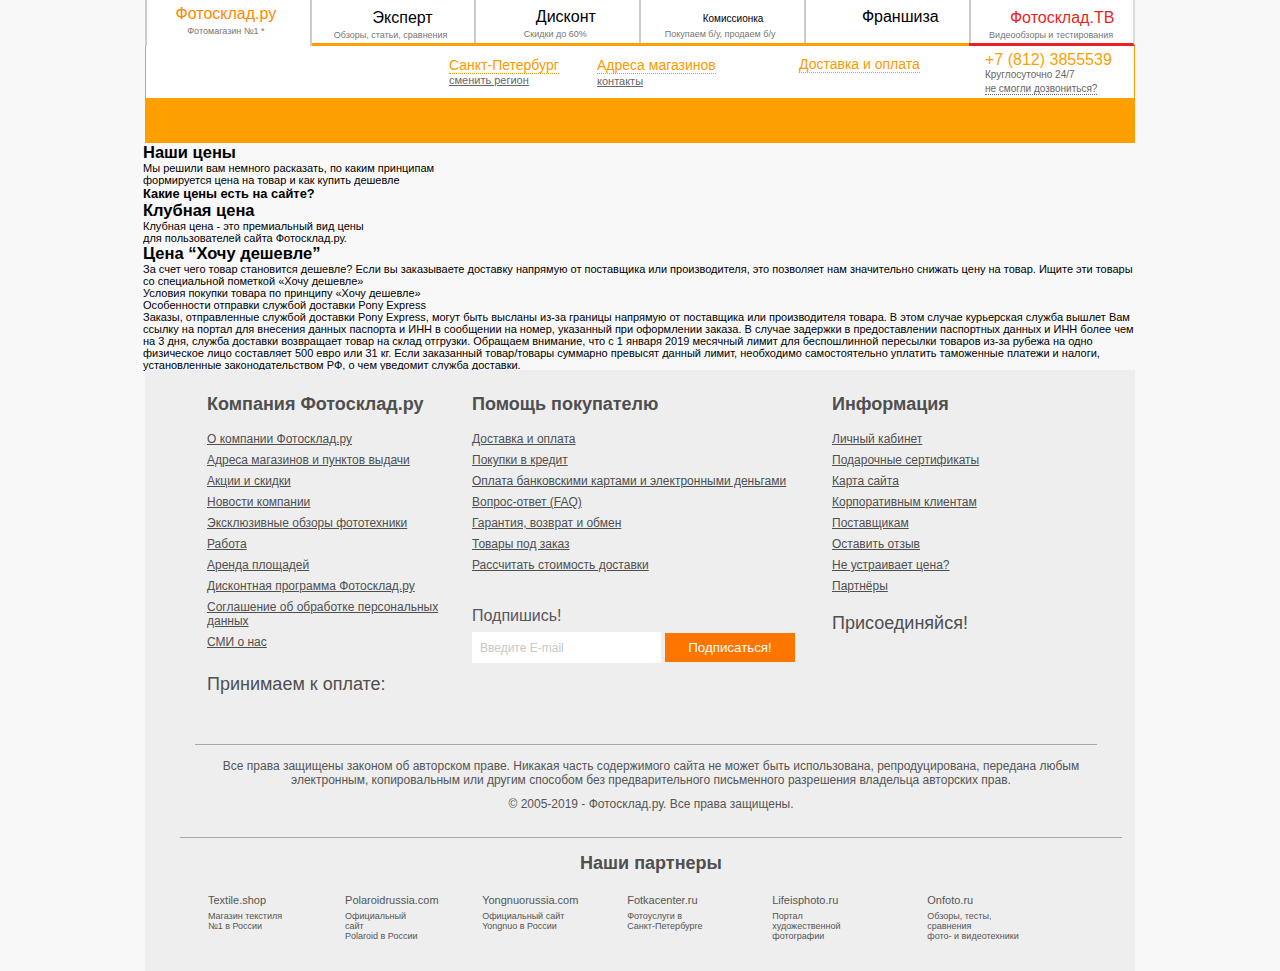
==== commit 39ac71d5: "temp" ====
--- a/index.html
+++ b/index.html
@@ -5,10 +5,6 @@
     <meta http-equiv="Content-Type" content="text/html; charset=UTF-8">
     <script type="text/javascript" async=""
         src="./files/js"></script>
-    <script type="text/javascript" async=""
-        src="./files/analytics.js.Без названия"></script>
-    <script type="text/javascript" async=""
-        src="./files/analytics.js.Без названия"></script>
     <meta name="language" content="ru">
 
     <meta content="width=1400" name="viewport">
@@ -47,9 +43,6 @@
 
     <script
         src="./files/f.txt"></script>
-    <script
-        src="./files/webpush.js.Без названия"
-        async=""></script>
     <script type="text/javascript" async=""
         src="./files/openapi.js.Без названия"></script>
     <link rel="stylesheet"
@@ -62,6 +55,8 @@
         src="./files/jquery.js.Без названия"></script>
     <script type="text/javascript" charset="utf-8" async="" data-requirecontext="_" data-requiremodule="raven"
         src="./files/raven.js.Без названия"></script>
+
+    <link rel="stylesheet" href="./css/style.css">
 </head>
 
 <body>
@@ -169,7 +164,73 @@
 
         <div id="content">
 
-            
+            <section class="main">
+                <h2 class="main__header">Наши цены</h2>
+                <p class="main__text">
+                    Мы решили вам немного расказать, по каким принципам <br>
+                    формируется цена на товар и как купить дешевле
+                </p>
+
+                <div class="price-types">
+                    <h3 class="price-types__header">Какие цены есть на сайте?</h3>
+                    <div class="price-types__body">
+                        <div class="price-types__standard standard-prices">
+                            <div class="standard-prices__item"></div>
+                        </div>
+                    </div>
+                </div>
+            </section>
+
+            <section class="club-price">
+                <div class="club-price__main">
+
+                    <div class="club-price__info">
+                        <h2 class="club-price__header">Клубная цена</h2>
+                        <p class="club-price__text">
+                            Клубная цена - это премиальный вид цены <br>
+                            для пользователей сайта Фотосклад.ру.
+                        </p>
+                    </div>
+
+                    <div class="club-price__illustration">
+
+                    </div>
+                    <div class="club-price__footer club-price-footer">
+                        <div class="club-price-footer__item"></div>
+                    </div>
+                </div>
+            </section>
+
+            <section class="want-cheaper">
+                <div class="want-cheaper__main">
+                    <div class="want-cheaper__info">
+                        <h2 class="want-cheaper__header">Цена “Хочу дешевле”</h2>
+                        <p class="want-cheaper__text">
+                            <span class="want-cheaper__why">За счет чего товар становится дешевле?</span>
+                            Если вы заказываете доставку напрямую от 
+                            поставщика или производителя, это позволяет нам 
+                            значительно снижать цену на товар. Ищите эти 
+                            товары со специальной пометкой «Хочу дешевле»
+                        </p>
+                        <p class="want-cheaper__conditions">
+                            Условия покупки товара по 
+                            принципу «Хочу дешевле»
+                        </p>
+                    </div>
+                    <div class="want-cheaper__illustration"></div>
+                </div>
+
+                <div class="want-cheaper-cards">
+                    <div class="want-cheaper-cards__item"></div>
+                </div>
+
+                <div class="want-cheaper-toggle">Особенности отправки службой доставки Pony Express</div>
+                <div class="want-cheaper-toggle-body">
+                        Заказы, отправленные службой доставки Pony Express, могут быть высланы из-за границы напрямую от поставщика или производителя товара. В этом случае курьерская служба вышлет Вам ссылку на портал для внесения данных паспорта и ИНН в сообщении на номер, указанный при оформлении заказа. В случае задержки в предоставлении паспортных данных и ИНН более чем на 3 дня, служба доставки возвращает товар на склад отгрузки. Обращаем внимание, что с 1 января 2019 месячный лимит для беспошлинной пересылки товаров из-за рубежа на одно физическое лицо составляет 500 евро или 31 кг. Если заказанный товар/товары суммарно превысят данный лимит, необходимо самостоятельно уплатить таможенные платежи и налоги, установленные законодательством РФ, о чем уведомит служба доставки.
+                </div>
+            </section>
+
+            <script src="./js/script.js"></script>
 
             <div class="footer">
                 <div class="box_link">
@@ -267,37 +328,6 @@
                 </div>
                 <div class="copy">
                     <noindex>
-                        <div>
-
-                            <script type="text/javascript">
-                                var _tmr = window._tmr || (window._tmr = []);
-                                _tmr.push({ id: "1778135", type: "pageView", start: (new Date()).getTime() });
-                                (function (d, w, id) {
-                                    if (d.getElementById(id)) return;
-                                    var ts = d.createElement("script");
-                                    ts.type = "text/javascript";
-                                    ts.async = true;
-                                    ts.id = id;
-                                    ts.src = (d.location.protocol == "https:" ? "https:" : "http:") + "//top-fwz1.mail.ru/js/code.js";
-                                    var f = function () {
-                                        var s = d.getElementsByTagName("script")[0];
-                                        s.parentNode.insertBefore(ts, s);
-                                    };
-                                    if (w.opera == "[object Opera]") {
-                                        d.addEventListener("DOMContentLoaded", f, false);
-                                    } else {
-                                        f();
-                                    }
-                                })(document, window, "topmailru-code");
-                            </script>
-                            <noscript>
-                                <div style="position:absolute;left:-10000px;">
-                                    <img src="//top-fwz1.mail.ru/counter?id=1778135;js=na" style="border:0;" height="1"
-                                        width="1" alt="Рейтинг@Mail.ru" />
-                                </div>
-                            </noscript>
-
-                        </div>
                         <div class="center">
                             <div>
                                 Все права защищены законом об авторском праве. Никакая часть содержимого сайта не может
@@ -310,17 +340,6 @@
                                 © 2005-2019 - Фотосклад.ру. Все права
                                 защищены.
                             </div>
-                            <div>
-
-                                <script type="text/javascript">< !--
-                                        new Image().src = "//counter.yadro.ru/hit?r" +
-                                            escape(document.referrer) + ((typeof (screen) == "undefined") ? "" :
-                                                ";s" + screen.width + "*" + screen.height + "*" + (screen.colorDepth ?
-                                                    screen.colorDepth : screen.pixelDepth)) + ";u" + escape(document.URL) +
-                                            ";" + Math.random();//--></script>
-                                <noscript><img src="//www.liveinternet.ru/code?js=no"></noscript>
-
-                            </div>
                         </div>
                     </noindex>
                     <noindex>
@@ -349,80 +368,8 @@
                         </div>
                     </noindex>
                 </div>
-
-                <script async="" type="text/javascript"
-                    src="./files/ld.js.Без названия"></script>
-                <script type="text/javascript">
-                    window.criteo_q = window.criteo_q || [];
-                    window.criteo_q.push(
-                        { event: "setAccount", account: 24475 },
-                        { event: "setSiteType", type: "d" },
-                        { event: "viewHome" }
-                    );
-                </script>
-
-
-
-                <script async=""
-                    src="./files/track_city.js.Без названия"></script>
-                <script id="xcntmyAsync" type="text/javascript">
-                    //все страницы <![CDATA[
-                    //]]>
-                    (function () {
-                        var xscr = document.createElement('script');
-                        var xcntr = escape(document.referrer);
-                        xscr.async = true;
-                        xscr.src = (document.location.protocol === 'https:' ? 'https:' : 'http:')
-                            + '//js.fotosklad.ru/bitrix/templates/fotosklad/js/sided/track_city.js?r=' + Math.random();
-                        xscr.async = true;
-                        var x = document.getElementById('xcntmyAsync');
-                        x.parentNode.insertBefore(xscr, x);
-                    }());
-                </script>
-
-
-                <script type="text/javascript">
-                    (function (m, e, t, r, i, k, a) {
-                    m[i] = m[i] || function () { (m[i].a = m[i].a || []).push(arguments) };
-                        m[i].l = 1 * new Date(); k = e.createElement(t), a = e.getElementsByTagName(t)[0], k.async = 1, k.src = r, a.parentNode.insertBefore(k, a)
-                    })
-                        (window, document, "script", "https://mc.yandex.ru/metrika/tag.js", "ym");
-
-                    ym(53489, "init", {
-                        id: 53489,
-                        clickmap: true,
-                        trackLinks: true,
-                        accurateTrackBounce: true,
-                        webvisor: true,
-                        ut: "noindex",
-                        ecommerce: "dataLayer"
-                    });
-                </script>
-                <noscript>
-                    <div><img src="https://mc.yandex.ru/watch/53489?ut=noindex" style="position:absolute; left:-9999px;"
-                            alt="" /></div>
-                </noscript>
-
             </div>
         </div>
     </div>
-
-    <link
-        href="./files/popup.min.css"
-        type="text/css" rel="stylesheet">
-    <link
-        href="./files/kernel_socialservices.css"
-        type="text/css" rel="stylesheet">
-    <link
-        href="./files/select_city.css"
-        rel="stylesheet" type="text/css">
-    <link
-        href="./files/jquery.mCustomScrollbar.css"
-        rel="stylesheet" type="text/css">
-    <img id="xcnt-img-0.9921567493055716" width="0" height="0"
-        src="./files/saved_resource"
-        style="display: none !important; width: 0px !important; height: 0px !important;">
-    <script id="xcnt-pars" async=""
-        src="./files/www.fotosklad.ru.js.Без названия"></script>
 </body>
 </html>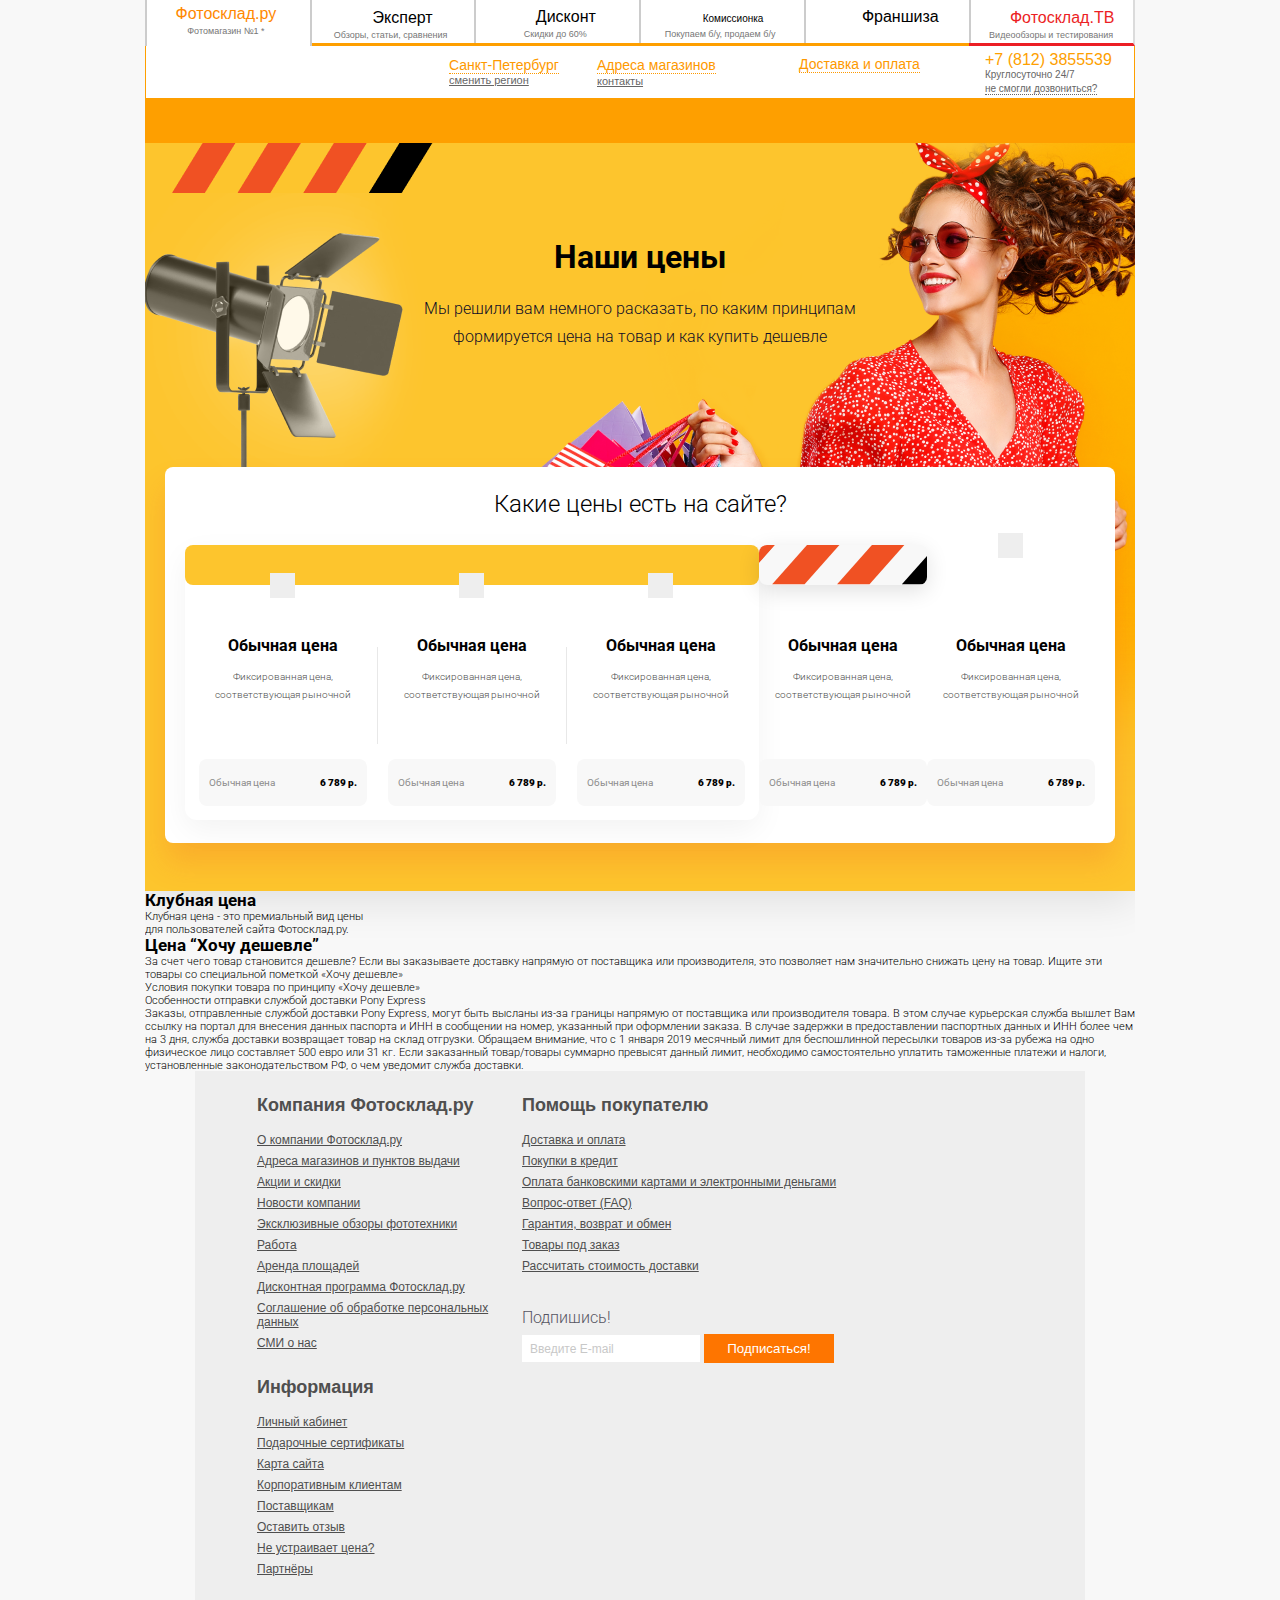
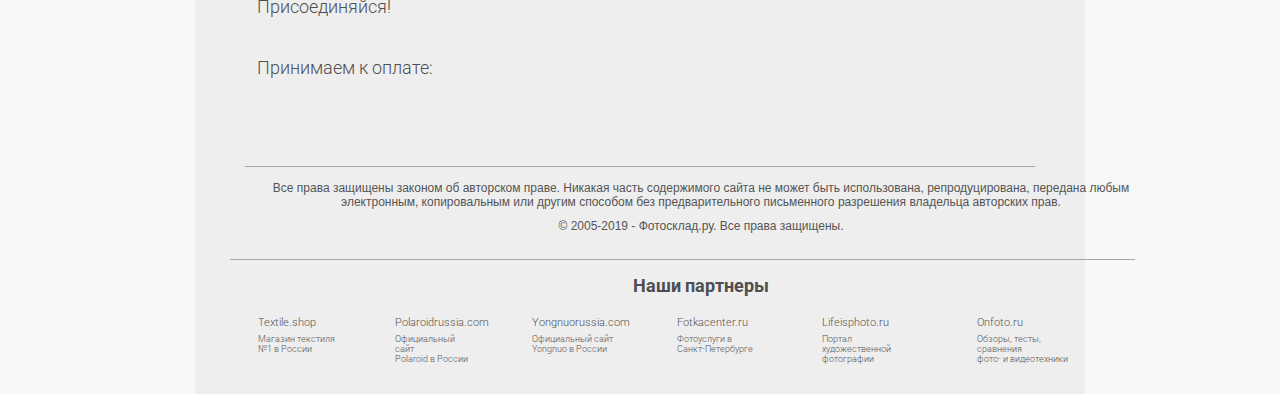
==== commit 997ac72f: "Сделал часть первой секции" ====
--- a/index.html
+++ b/index.html
@@ -162,7 +162,7 @@
         </div>
         <div class="clear"></div>
 
-        <div id="content">
+        <div class="landing" id="content">
 
             <section class="main">
                 <h2 class="main__header">Наши цены</h2>
@@ -175,7 +175,60 @@
                     <h3 class="price-types__header">Какие цены есть на сайте?</h3>
                     <div class="price-types__body">
                         <div class="price-types__standard standard-prices">
-                            <div class="standard-prices__item"></div>
+                            <div class="standard-prices__item price-card">
+                                <div class="price-card__header">Обычная цена</div>
+                                <p class="price-card__description">
+                                    Фиксированная цена, соответствующая рыночной
+                                </p>
+                                <div class="price-card__footer">
+                                    <span class="price-card__type">Обычная цена</span>
+                                    <span class="price-card__price">6 789 р.</span>
+                                </div>
+                            </div>
+                            <div class="standard-prices__divider"></div>
+                            <div class="standard-prices__item price-card">
+                                <div class="price-card__header">Обычная цена</div>
+                                <p class="price-card__description">
+                                    Фиксированная цена, соответствующая рыночной
+                                </p>
+                                <div class="price-card__footer">
+                                    <span class="price-card__type">Обычная цена</span>
+                                    <span class="price-card__price">6 789 р.</span>
+                                </div>
+                            </div>
+                            <div class="standard-prices__divider"></div>
+                            <div class="standard-prices__item price-card">
+                                <div class="price-card__header">Обычная цена</div>
+                                <p class="price-card__description">
+                                    Фиксированная цена, соответствующая рыночной
+                                </p>
+                                <div class="price-card__footer">
+                                    <span class="price-card__type">Обычная цена</span>
+                                    <span class="price-card__price">6 789 р.</span>
+                                </div>
+                            </div>
+                        </div>
+
+                        <div class="price-card price-types__club">
+                            <div class="price-card__header">Обычная цена</div>
+                            <p class="price-card__description">
+                                Фиксированная цена, соответствующая рыночной
+                            </p>
+                            <div class="price-card__footer">
+                                <span class="price-card__type">Обычная цена</span>
+                                <span class="price-card__price">6 789 р.</span>
+                            </div>
+                        </div>
+
+                        <div class="price-card price-types__want-cheaper">
+                            <div class="price-card__header">Обычная цена</div>
+                            <p class="price-card__description">
+                                Фиксированная цена, соответствующая рыночной
+                            </p>
+                            <div class="price-card__footer">
+                                <span class="price-card__type">Обычная цена</span>
+                                <span class="price-card__price">6 789 р.</span>
+                            </div>
                         </div>
                     </div>
                 </div>
--- a/css/style.css
+++ b/css/style.css
@@ -0,0 +1,206 @@
+@import url('https://fonts.googleapis.com/css?family=Roboto:300,400,700,900&display=swap&subset=cyrillic');
+
+.landing {
+    font-family: 'Roboto', sans-serif;
+    box-sizing: border-box;
+    font-weight: 300;
+    width: 990px !important;
+}
+
+.landing *,
+.landing *::before,
+.landing *::after {
+    box-sizing: border-box;
+}
+
+.main {
+    background-color: #FDC52D;
+    background-image: url(../img/woman.png);
+    background-repeat: no-repeat;
+    background-position: right -74px;
+    box-shadow: 0px 10px 40px rgba(0, 0, 0, 0.1);
+    padding: 95px 20px 48px 20px;
+    position: relative;
+    overflow: hidden;
+}
+
+.main::before {
+    content: '';
+    width: 276px;
+    height: 75px;
+    position: absolute;
+    top: -25px;
+    left: 27px;
+    background-image: url(../img/lines.png);
+}
+
+.main::after {
+    content: '';
+    position: absolute;
+    width: 333px;
+    height: 501px;
+    background-image: url(../img/lights.png);
+    left: -45px;
+    top: 50px;
+}
+
+.main__header {
+    font-size: 32px;
+    text-align: center;
+    margin-bottom: 19px;
+    color: #000000;
+}
+
+.main__text {
+    text-align: center;
+    font-size: 16px;
+    line-height: 175%;
+    margin-bottom: 116px;
+    color: #0E0D26;
+}
+
+.price-types {
+    background-color: #fff;
+    box-shadow: 0px 20px 30px rgba(240, 81, 35, 0.2);
+    border-radius: 8px;
+    text-align: center;
+    padding: 23px 20px;
+    position: relative;
+    z-index: 1;
+}
+
+.price-types__header {
+    font-weight: 300;
+    font-size: 24px;
+    margin-bottom: 27px;
+}
+
+.price-types__body {
+    height: 275px;
+    display: flex;
+    justify-content: space-between;
+}
+
+.price-types__standard {
+    height: 100%;
+}
+
+.standard-prices {
+    display: flex;
+    justify-content: space-between;
+    align-items: center;
+    border-radius: 12px;
+    box-shadow: 0px 10px 30px rgba(0, 0, 0, 0.05);
+    position: relative;
+    padding: 40px 14px 14px 14px;
+}
+
+.standard-prices::before {
+    content: '';
+    position: absolute;
+    top: 0;
+    left: 0;
+    right: 0;
+    height: 40px;
+    background-color: #FDC52D;
+    border-radius: 8px;
+}
+
+.standard-prices__divider {
+    width: 1px;
+    height: 97px;
+    background: #E8E8E8;
+    margin: 0 10px;
+}
+
+.standard-prices__item {
+    height: 100%;
+    flex-grow: 1;
+}
+
+.price-card {
+    padding-top: 51px;
+    padding-bottom: 47px;
+    position: relative;
+}
+
+.price-card::before {
+    content: '';
+    width: 25px;
+    height: 25px;
+    position: absolute;
+    background-repeat: no-repeat;
+    background-position: center center;
+    left: 0;
+    right: 0;
+    top: -12px;
+    margin: 0 auto;
+    background-color: #eee;
+}
+
+.price-card__header {
+    font-weight: bold;
+    font-size: 16px;
+    margin-bottom: 13px;
+}
+
+.price-card__description {
+    color: #4F4F4F;
+    font-size: 10px;
+    line-height: 175%;
+    max-width: 170px;
+    margin: auto;
+}
+
+.price-card__footer {
+    background-color: #F8F8F8;
+    border-radius: 8px;
+    display: flex;
+    justify-content: space-between;
+    align-items: center;
+    font-size: 10px;
+    height: 47px;
+    padding: 0 10px;
+    position: absolute;
+    left: 0;
+    right: 0;
+    bottom: 0;
+}
+
+.price-card__type {
+    color: #8D8D8D;
+    font-weight: normal;
+}
+
+.price-card__price {
+    color: #000000;
+    font-weight: 900;
+}
+
+.price-types__club,
+.price-types__want-cheaper {
+    padding-top: 91px;
+    padding-bottom: 61px;
+}
+
+.price-types__club {
+
+}
+
+.price-types__club .price-card__footer,
+.price-types__want-cheaper .price-card__footer {
+    bottom: 14px;
+}
+
+.price-types__club::before {
+    margin: 0;
+    top: 0;
+    width: auto;
+    height: 40px;
+    background-image: url(../img/lines-small.svg);
+    background-color: #F8F8F8;
+    box-shadow: 0px 6px 22px rgba(0, 0, 0, 0.12);
+    border-radius: 8px;
+    background-position: -38px bottom;
+    /* background-size: 272px auto; */
+}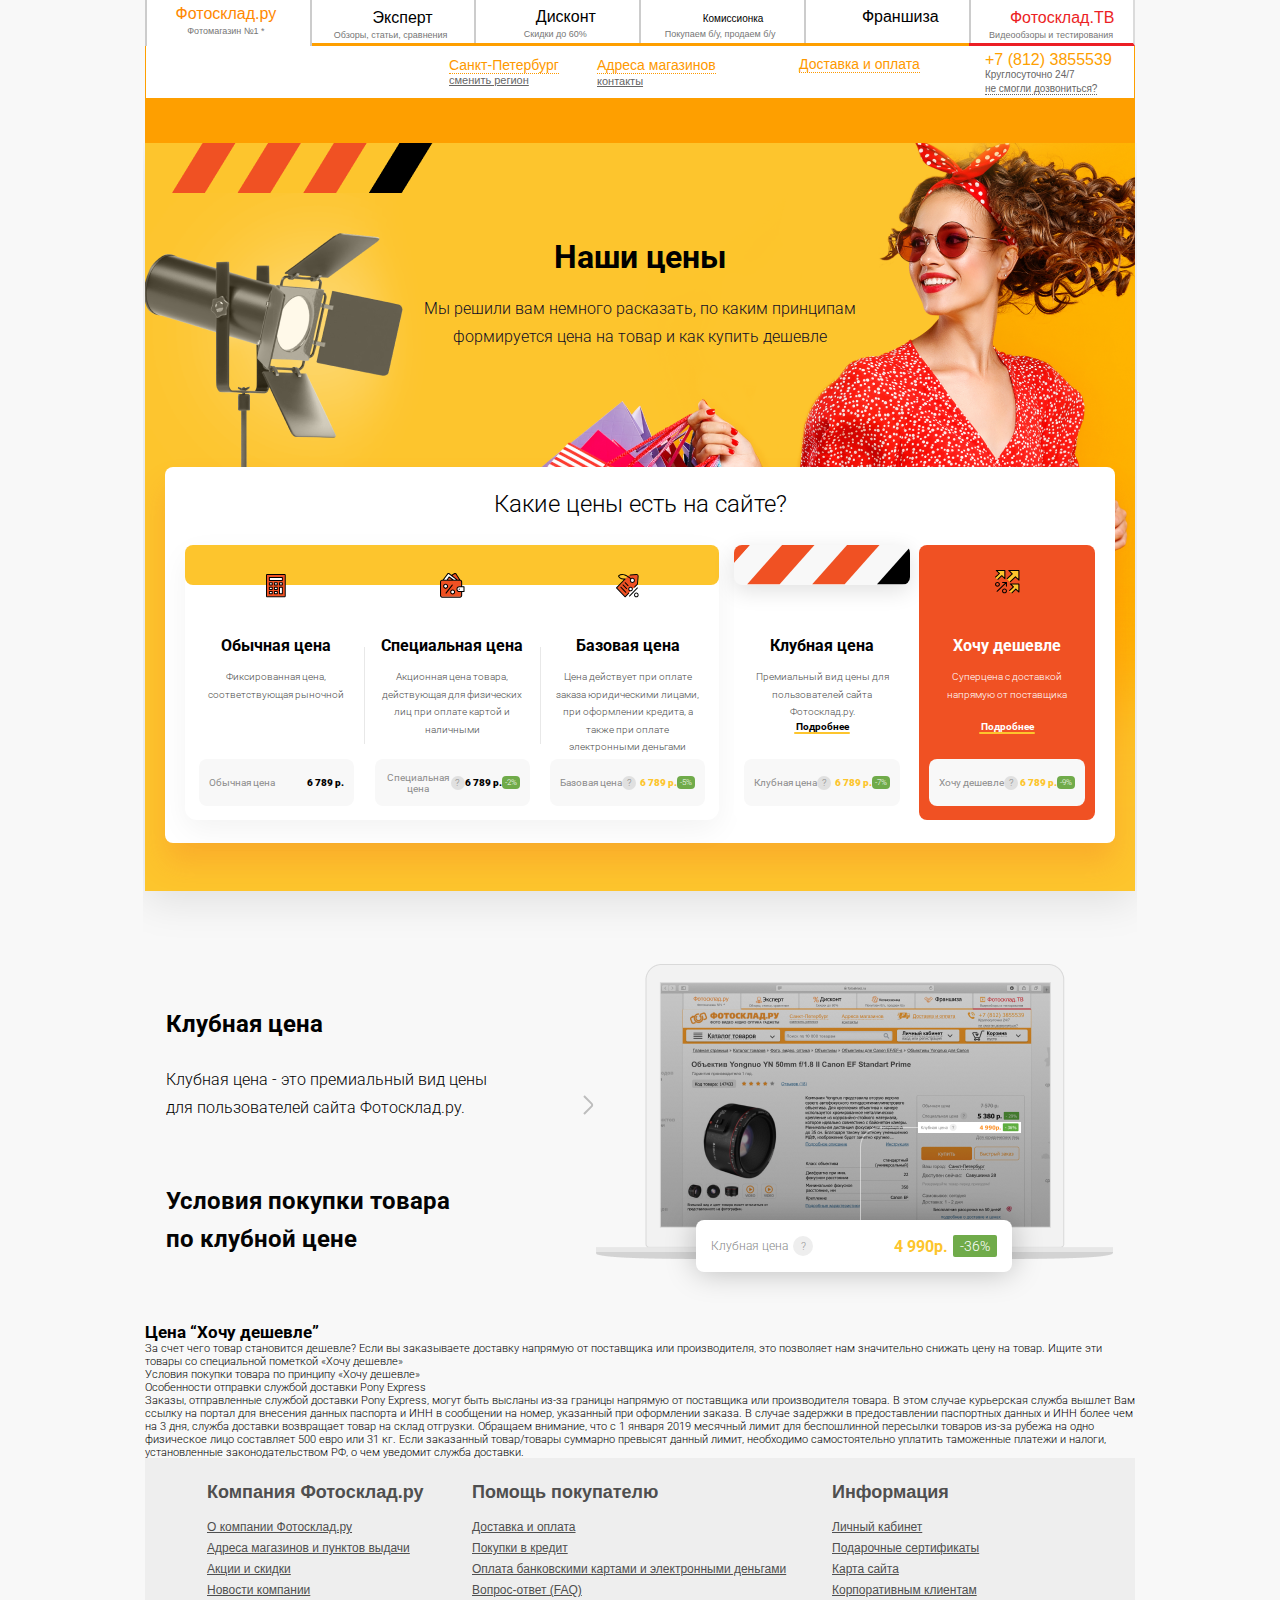
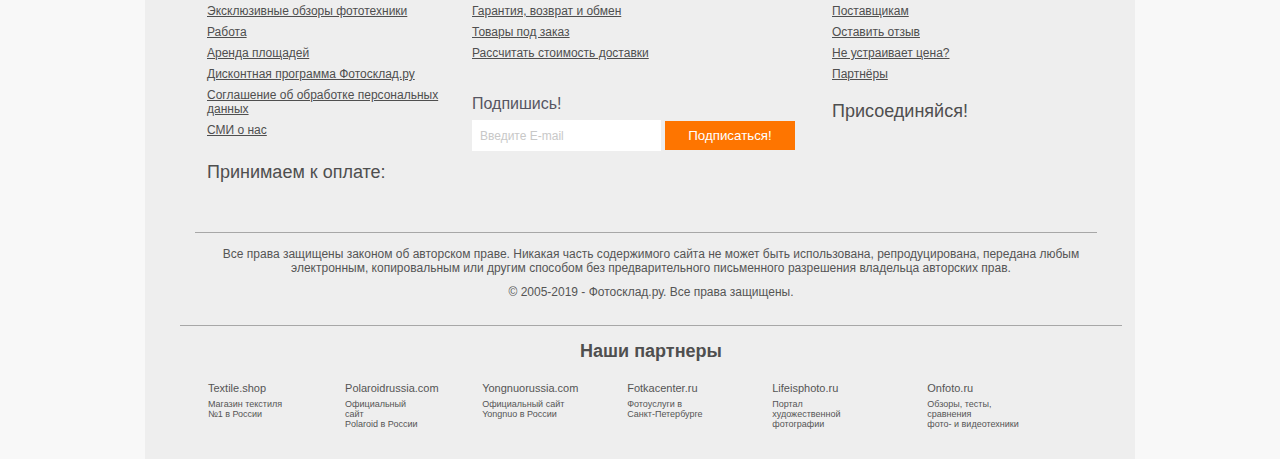
==== commit 3dcb377d: "сделал часть второй секции" ====
--- a/index.html
+++ b/index.html
@@ -162,128 +162,152 @@
         </div>
         <div class="clear"></div>
 
-        <div class="landing" id="content">
-
-            <section class="main">
-                <h2 class="main__header">Наши цены</h2>
-                <p class="main__text">
-                    Мы решили вам немного расказать, по каким принципам <br>
-                    формируется цена на товар и как купить дешевле
-                </p>
-
-                <div class="price-types">
-                    <h3 class="price-types__header">Какие цены есть на сайте?</h3>
-                    <div class="price-types__body">
-                        <div class="price-types__standard standard-prices">
-                            <div class="standard-prices__item price-card">
-                                <div class="price-card__header">Обычная цена</div>
+        <div id="content">
+            <div class="landing">
+                <section class="main">
+                    <h2 class="main__header">Наши цены</h2>
+                    <p class="main__text">
+                        Мы решили вам немного расказать, по каким принципам <br>
+                        формируется цена на товар и как купить дешевле
+                    </p>
+    
+                    <div class="price-types">
+                        <h3 class="price-types__header">Какие цены есть на сайте?</h3>
+                        <div class="price-types__body">
+                            <div class="price-types__standard standard-prices">
+                                <div class="standard-prices__item price-card price-card_standard">
+                                    <div class="price-card__header">Обычная цена</div>
+                                    <p class="price-card__description">
+                                        Фиксированная цена, соответствующая рыночной
+                                    </p>
+                                    <div class="price-card__footer">
+                                        <span class="price-card__type">Обычная цена</span>
+                                        <span class="price-card__price">6 789 р.</span>
+                                    </div>
+                                </div>
+                                <div class="standard-prices__divider"></div>
+
+                                <div class="standard-prices__item price-card price-card_special">
+                                    <div class="price-card__header">Специальная цена</div>
+                                    <p class="price-card__description">
+                                        Акционная цена товара, действующая для физических 
+                                        лиц при оплате картой и наличными
+                                    </p>
+                                    <div class="price-card__footer">
+                                        <span class="price-card__type">Специальная цена</span>
+                                        <div class="price-card__question">?</div>
+                                        <span class="price-card__price">6 789 р.</span>
+                                        <div class="price-card__sale-label">-2%</div>
+                                    </div>
+                                </div>
+                                <div class="standard-prices__divider"></div>
+                                
+                                <div class="standard-prices__item price-card price-card_base">
+                                    <div class="price-card__header">Базовая цена</div>
+                                    <p class="price-card__description">
+                                        Цена действует при оплате заказа юридическими лицами, 
+                                        при оформлении кредита, а также при оплате электронными деньгами
+                                    </p>
+                                    <div class="price-card__footer">
+                                        <span class="price-card__type">Базовая цена</span>
+                                        <div class="price-card__question">?</div>
+                                        <span class="price-card__price price-card__price_special">6 789 р.</span>
+                                        <div class="price-card__sale-label">-5%</div>
+                                    </div>
+                                </div>
+                            </div>
+    
+                            <div class="price-card price-types__club">
+                                <div class="price-card__header">Клубная цена</div>
                                 <p class="price-card__description">
-                                    Фиксированная цена, соответствующая рыночной
+                                    Премиальный вид цены для пользователей сайта Фотосклад.ру.
                                 </p>
+                                <a href="#" class="price-card__details">Подробнее</a>
                                 <div class="price-card__footer">
-                                    <span class="price-card__type">Обычная цена</span>
-                                    <span class="price-card__price">6 789 р.</span>
-                                </div>
-                            </div>
-                            <div class="standard-prices__divider"></div>
-                            <div class="standard-prices__item price-card">
-                                <div class="price-card__header">Обычная цена</div>
+                                    <span class="price-card__type">Клубная цена</span>
+                                    <div class="price-card__question">?</div>
+                                    <span class="price-card__price price-card__price_special">6 789 р.</span>
+                                    <div class="price-card__sale-label">-7%</div>
+                                </div>
+                            </div>
+    
+                            <div class="price-card price-types__want-cheaper">
+                                <div class="price-card__header">Хочу дешевле</div>
                                 <p class="price-card__description">
-                                    Фиксированная цена, соответствующая рыночной
+                                    Суперцена с доставкой напрямую от поставщика
                                 </p>
+                                <a href="#" class="price-card__details">Подробнее</a>
                                 <div class="price-card__footer">
-                                    <span class="price-card__type">Обычная цена</span>
-                                    <span class="price-card__price">6 789 р.</span>
-                                </div>
-                            </div>
-                            <div class="standard-prices__divider"></div>
-                            <div class="standard-prices__item price-card">
-                                <div class="price-card__header">Обычная цена</div>
-                                <p class="price-card__description">
-                                    Фиксированная цена, соответствующая рыночной
-                                </p>
-                                <div class="price-card__footer">
-                                    <span class="price-card__type">Обычная цена</span>
-                                    <span class="price-card__price">6 789 р.</span>
-                                </div>
-                            </div>
-                        </div>
-
-                        <div class="price-card price-types__club">
-                            <div class="price-card__header">Обычная цена</div>
-                            <p class="price-card__description">
-                                Фиксированная цена, соответствующая рыночной
+                                    <span class="price-card__type">Хочу дешевле</span>
+                                    <div class="price-card__question">?</div>
+                                    <span class="price-card__price price-card__price_special">6 789 р.</span>
+                                    <div class="price-card__sale-label">-9%</div>
+                                </div>
+                            </div>
+                        </div>
+                    </div>
+                </section>
+    
+                <section class="club-price">
+                    <div class="club-price__main">
+    
+                        <div class="club-price__info">
+                            <h2 class="club-price__header">Клубная цена</h2>
+                            <p class="club-price__text">
+                                Клубная цена - это премиальный вид цены <br>
+                                для пользователей сайта Фотосклад.ру.
                             </p>
-                            <div class="price-card__footer">
-                                <span class="price-card__type">Обычная цена</span>
-                                <span class="price-card__price">6 789 р.</span>
-                            </div>
-                        </div>
-
-                        <div class="price-card price-types__want-cheaper">
-                            <div class="price-card__header">Обычная цена</div>
-                            <p class="price-card__description">
-                                Фиксированная цена, соответствующая рыночной
+                            <div class="club-price__conditions">Условия покупки товара <br> по клубной цене</div>
+                        </div>
+    
+                        <div class="club-price__illustration">
+                            <div class="club-price__macbook">
+                                <div class="club-price__price-label">
+                                    <div class="club-price__price-type">Клубная цена</div>
+                                    <div class="club-price__question">?</div>
+                                    <div class="club-price__price">4 990р.</div>
+                                    <div class="club-price__sale-label">-36%</div>
+                                </div>
+                            </div>
+                        </div>
+
+                        <div class="club-price__footer club-price-footer">
+                            <div class="club-price-footer__item"></div>
+                        </div>
+                    </div>
+                </section>
+    
+                <section class="want-cheaper">
+                    <div class="want-cheaper__main">
+                        <div class="want-cheaper__info">
+                            <h2 class="want-cheaper__header">Цена “Хочу дешевле”</h2>
+                            <p class="want-cheaper__text">
+                                <span class="want-cheaper__why">За счет чего товар становится дешевле?</span>
+                                Если вы заказываете доставку напрямую от 
+                                поставщика или производителя, это позволяет нам 
+                                значительно снижать цену на товар. Ищите эти 
+                                товары со специальной пометкой «Хочу дешевле»
                             </p>
-                            <div class="price-card__footer">
-                                <span class="price-card__type">Обычная цена</span>
-                                <span class="price-card__price">6 789 р.</span>
-                            </div>
-                        </div>
-                    </div>
-                </div>
-            </section>
-
-            <section class="club-price">
-                <div class="club-price__main">
-
-                    <div class="club-price__info">
-                        <h2 class="club-price__header">Клубная цена</h2>
-                        <p class="club-price__text">
-                            Клубная цена - это премиальный вид цены <br>
-                            для пользователей сайта Фотосклад.ру.
-                        </p>
-                    </div>
-
-                    <div class="club-price__illustration">
-
-                    </div>
-                    <div class="club-price__footer club-price-footer">
-                        <div class="club-price-footer__item"></div>
-                    </div>
-                </div>
-            </section>
-
-            <section class="want-cheaper">
-                <div class="want-cheaper__main">
-                    <div class="want-cheaper__info">
-                        <h2 class="want-cheaper__header">Цена “Хочу дешевле”</h2>
-                        <p class="want-cheaper__text">
-                            <span class="want-cheaper__why">За счет чего товар становится дешевле?</span>
-                            Если вы заказываете доставку напрямую от 
-                            поставщика или производителя, это позволяет нам 
-                            значительно снижать цену на товар. Ищите эти 
-                            товары со специальной пометкой «Хочу дешевле»
-                        </p>
-                        <p class="want-cheaper__conditions">
-                            Условия покупки товара по 
-                            принципу «Хочу дешевле»
-                        </p>
-                    </div>
-                    <div class="want-cheaper__illustration"></div>
-                </div>
-
-                <div class="want-cheaper-cards">
-                    <div class="want-cheaper-cards__item"></div>
-                </div>
-
-                <div class="want-cheaper-toggle">Особенности отправки службой доставки Pony Express</div>
-                <div class="want-cheaper-toggle-body">
-                        Заказы, отправленные службой доставки Pony Express, могут быть высланы из-за границы напрямую от поставщика или производителя товара. В этом случае курьерская служба вышлет Вам ссылку на портал для внесения данных паспорта и ИНН в сообщении на номер, указанный при оформлении заказа. В случае задержки в предоставлении паспортных данных и ИНН более чем на 3 дня, служба доставки возвращает товар на склад отгрузки. Обращаем внимание, что с 1 января 2019 месячный лимит для беспошлинной пересылки товаров из-за рубежа на одно физическое лицо составляет 500 евро или 31 кг. Если заказанный товар/товары суммарно превысят данный лимит, необходимо самостоятельно уплатить таможенные платежи и налоги, установленные законодательством РФ, о чем уведомит служба доставки.
-                </div>
-            </section>
-
-            <script src="./js/script.js"></script>
+                            <p class="want-cheaper__conditions">
+                                Условия покупки товара по 
+                                принципу «Хочу дешевле»
+                            </p>
+                        </div>
+                        <div class="want-cheaper__illustration"></div>
+                    </div>
+    
+                    <div class="want-cheaper-cards">
+                        <div class="want-cheaper-cards__item"></div>
+                    </div>
+    
+                    <div class="want-cheaper-toggle">Особенности отправки службой доставки Pony Express</div>
+                    <div class="want-cheaper-toggle-body">
+                            Заказы, отправленные службой доставки Pony Express, могут быть высланы из-за границы напрямую от поставщика или производителя товара. В этом случае курьерская служба вышлет Вам ссылку на портал для внесения данных паспорта и ИНН в сообщении на номер, указанный при оформлении заказа. В случае задержки в предоставлении паспортных данных и ИНН более чем на 3 дня, служба доставки возвращает товар на склад отгрузки. Обращаем внимание, что с 1 января 2019 месячный лимит для беспошлинной пересылки товаров из-за рубежа на одно физическое лицо составляет 500 евро или 31 кг. Если заказанный товар/товары суммарно превысят данный лимит, необходимо самостоятельно уплатить таможенные платежи и налоги, установленные законодательством РФ, о чем уведомит служба доставки.
+                    </div>
+                </section>
+    
+                <script src="./js/script.js"></script>
+            </div>           
 
             <div class="footer">
                 <div class="box_link">
--- a/css/style.css
+++ b/css/style.css
@@ -1,10 +1,15 @@
 @import url('https://fonts.googleapis.com/css?family=Roboto:300,400,700,900&display=swap&subset=cyrillic');
+
+#content {
+    background: none;
+}
 
 .landing {
     font-family: 'Roboto', sans-serif;
     box-sizing: border-box;
     font-weight: 300;
-    width: 990px !important;
+    max-width: 990px;
+    margin: auto;
 }
 
 .landing *,
@@ -81,8 +86,15 @@
     justify-content: space-between;
 }
 
+.price-types__standard,
+.price-types__club,
+.price-types__want-cheaper {
+    flex-grow: 1;
+}
+
 .price-types__standard {
     height: 100%;
+    margin-right: 15px;
 }
 
 .standard-prices {
@@ -135,7 +147,18 @@
     right: 0;
     top: -12px;
     margin: 0 auto;
-    background-color: #eee;
+}
+
+.price-card_standard::before {
+    background-image: url(../img/icons/standard.svg);
+}
+
+.price-card_special::before {
+    background-image: url(../img/icons/special.svg);
+}
+
+.price-card_base::before {
+    background-image: url(../img/icons/base.svg);
 }
 
 .price-card__header {
@@ -175,21 +198,31 @@
 .price-card__price {
     color: #000000;
     font-weight: 900;
+    white-space: nowrap;
+    flex-grow: 1;
+    text-align: right;
+}
+
+.price-card__price_special {
+    color: #FDC52D;
 }
 
 .price-types__club,
 .price-types__want-cheaper {
-    padding-top: 91px;
-    padding-bottom: 61px;
+    padding: 91px 10px 61px;
+    border-radius: 8px;
 }
 
 .price-types__club {
-
+    margin-right: 9px;
+    background-color: #fff;
 }
 
 .price-types__club .price-card__footer,
 .price-types__want-cheaper .price-card__footer {
     bottom: 14px;
+    right: 10px;
+    left: 10px;
 }
 
 .price-types__club::before {
@@ -202,5 +235,211 @@
     box-shadow: 0px 6px 22px rgba(0, 0, 0, 0.12);
     border-radius: 8px;
     background-position: -38px bottom;
-    /* background-size: 272px auto; */
+}
+
+.price-types__want-cheaper {
+    background-color: #F05123;
+    background-image: url(../img/icons/want-cheaper.svg);
+    background-position: center 25px;
+    background-repeat: no-repeat;
+}
+
+.price-types__want-cheaper::before {
+    display: none;
+}
+
+.price-types__want-cheaper .price-card__header,
+.price-types__want-cheaper .price-card__description {
+    color: #fff;
+}
+
+.price-card__details {
+    display: block;
+    font-weight: bold;
+    font-size: 10px;
+    color: #000000;
+    text-decoration: none;
+    position: absolute;
+    bottom: 88px;
+    left: 0;
+    right: 0;
+    margin: auto;
+    width: 56px;
+}
+
+.price-card__details::after {
+    content: '';
+    position: absolute;
+    top: 100%;
+    left: 0;
+    right: 0;
+    height: 2px;
+    background: #FDC52D;
+    border-radius: 12px;
+}
+
+.price-card__details:hover,
+.price-card__details:active,
+.price-card__details:visited {
+    color: #000000;
+    text-decoration: none;
+}
+
+.price-types__want-cheaper .price-card__details {
+    color: #ffffff;
+}
+
+.price-card__question {
+    width: 14px;
+    height: 14px;
+    border-radius: 50px;
+    color: #8D8D8D;
+    background-color: #e0e0e0;
+    display: flex;
+    justify-content: center;
+    align-items: center;
+    flex-shrink: 0;
+}
+
+.price-card__sale-label {
+    background-color: #70AB4A;
+    color: #ffffff;
+    border-radius: 4px;
+    padding: 2px 3px;
+    font-size: 8px;
+}
+
+.club-price {
+    background-color: #F8F8F8;
+    padding-top: 73px;
+    padding-bottom: 64px;
+    padding: 73px 21px 64px;
+}
+
+.club-price__main {
+    display: flex;
+}
+
+.club-price__header {
+    color: #000000;
+    font-size: 24px;
+    font-weight: bold;
+    margin-bottom: 28px;
+}
+
+.club-price__info {
+    flex-grow: 1;
+    padding-top: 46px;
+    position: relative;
+}
+
+.club-price__info::after {
+    content: '';
+    width: 11px;
+    height: 20px;
+    background-image: url(../img/icons/arrow.svg);
+    position: absolute;
+    right: 0;
+    top: 131px;
+}
+
+.club-price__text {
+    font-size: 16px;
+    line-height: 175%;
+    font-weight: 300;
+    margin-bottom: 61px;
+}
+
+.club-price__macbook {
+    width: 520px;
+    height: 295px;
+    background-image: url(../img/macbook.png);
+    background-repeat: no-repeat;
+    background-position: center center;
+    position: relative;
+}
+
+.club-price__macbook::before {
+    content: '';
+    position: absolute;
+    width: 103px;
+    height: 13px;
+    background-image: url(../img/price-on-screen.png);
+    background-repeat: no-repeat;
+    background-position: center center;
+    top: 157px;
+    right: 93px;
+}
+
+.club-price__macbook::after {
+    content: "";
+    position: absolute;
+    top: 163px;
+    right: 195px;
+    width: 59px;
+    height: 93px;
+    border-top: 1px solid rgba(255, 255, 255, 0.5);
+    border-left: 1px solid rgba(255, 255, 255, 0.5);
+    border-top-left-radius: 20px;
+}
+
+.club-price__price-label {
+    display: flex;
+    align-items: center;
+    justify-content: space-between;
+    position: absolute;
+    bottom: -13px;
+    left: 0;
+    right: 0;
+    margin: auto;
+    width: 316px;
+    height: 52px;
+    background-color: #FFFFFF;
+    box-shadow: 0px 0px 30px rgba(0, 0, 0, 0.25);
+    border-radius: 8px;
+    padding: 0 15px;
+}
+
+.club-price__price-label > *:not(:last-child) {
+    margin-right: 5px;
+}
+
+.club-price__price-type {
+    font-size: 12px;
+    color: #888888;
+}
+
+.club-price__question {
+    width: 20px;
+    height: 20px;
+    border-radius: 50px;
+    background-color: #eee;
+    display: flex;
+    justify-content: center;
+    align-items: center;
+    color: #999999;
+}
+
+.club-price__price {
+    font-size: 16px;
+    color: #111111;
+    font-weight: bold;
+    color: #fdc52d;
+    flex-grow: 1;
+    text-align: right;
+}
+
+.club-price__sale-label {
+    background-color: #70AB4A;
+    color: #ffffff;
+    font-size: 14px;
+    border-radius: 2px;
+    padding: 3px 7px;
+}
+
+.club-price__conditions {
+    color: #040404;
+    font-weight: bold;
+    font-size: 24px;
+    line-height: 157%;
 }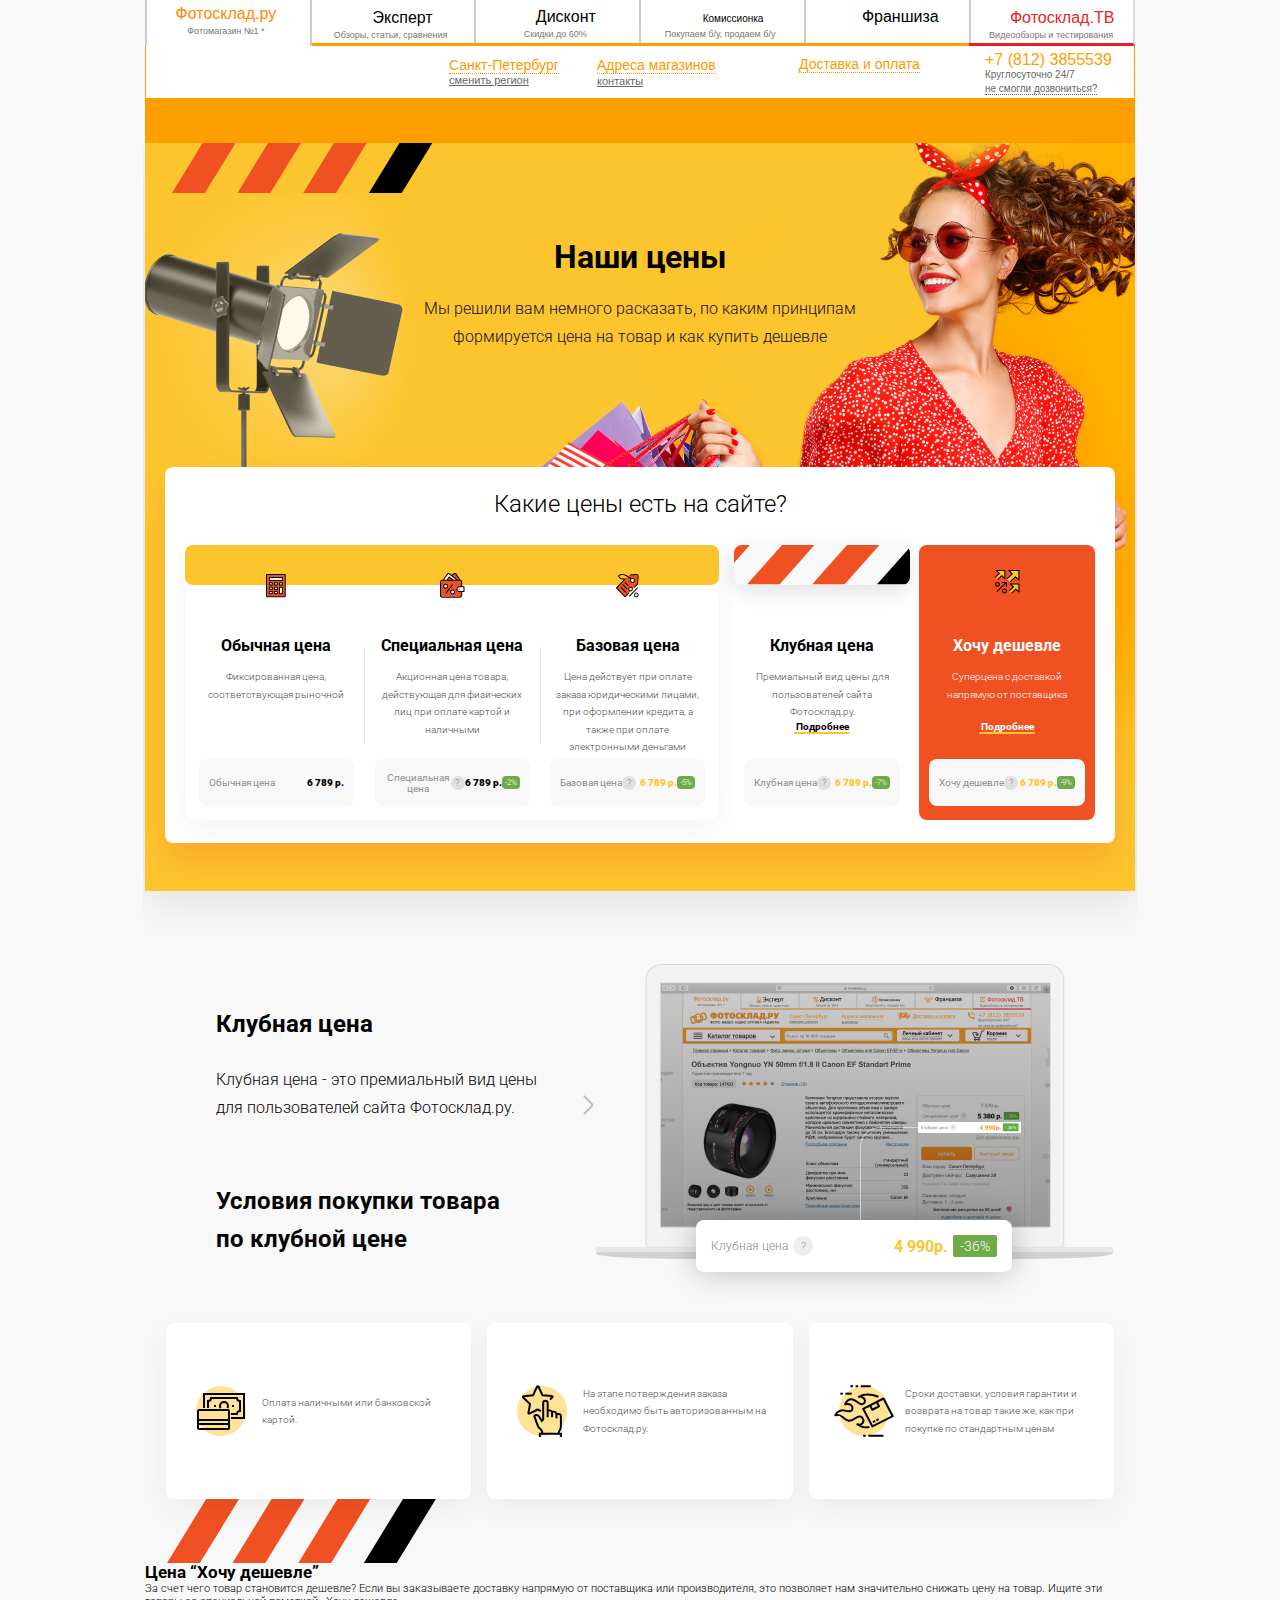
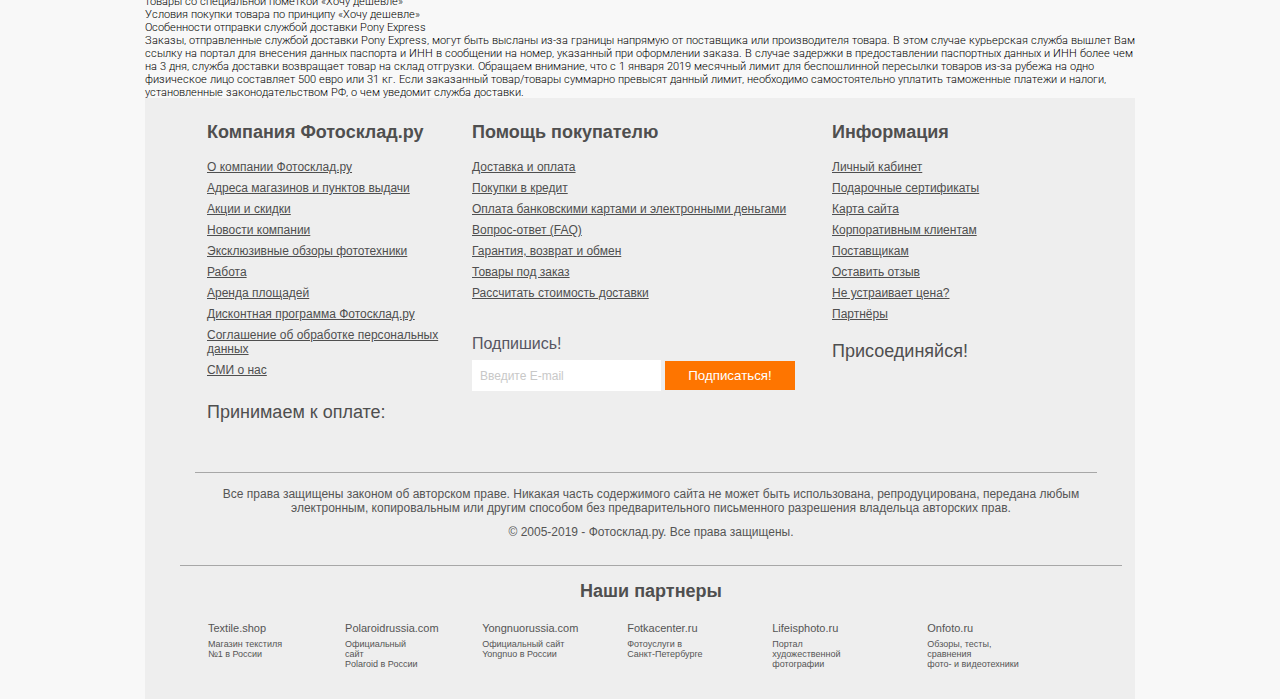
==== commit 628cbce9: "доделал вторую секцию" ====
--- a/index.html
+++ b/index.html
@@ -269,10 +269,18 @@
                                     <div class="club-price__sale-label">-36%</div>
                                 </div>
                             </div>
-                        </div>
-
-                        <div class="club-price__footer club-price-footer">
-                            <div class="club-price-footer__item"></div>
+                        </div>    
+                    </div>
+
+                    <div class="club-price__footer club-price-footer">
+                        <div class="condition-card condition-card_payment club-price-footer__item">
+                            Оплата наличными или банковской картой.
+                        </div>
+                        <div class="condition-card condition-card_authirisation club-price-footer__item">
+                            На этапе потверждения заказа необходимо быть авторизованным на Фотосклад.ру.
+                        </div>
+                        <div class="condition-card condition-card_conditions club-price-footer__item">
+                            Сроки доставки, условия гарантии и возврата на товар такие же, как при покупке по стандартным ценам
                         </div>
                     </div>
                 </section>
--- a/css/style.css
+++ b/css/style.css
@@ -36,7 +36,7 @@
     position: absolute;
     top: -25px;
     left: 27px;
-    background-image: url(../img/lines.png);
+    background-image: url(../img/lines.svg);
 }
 
 .main::after {
@@ -311,6 +311,9 @@
 
 .club-price {
     background-color: #F8F8F8;
+    background-repeat: no-repeat;
+    background-image: url(../img/lines.svg);
+    background-position: 22px bottom;
     padding-top: 73px;
     padding-bottom: 64px;
     padding: 73px 21px 64px;
@@ -318,6 +321,7 @@
 
 .club-price__main {
     display: flex;
+    margin-bottom: 64px;
 }
 
 .club-price__header {
@@ -330,6 +334,7 @@
 .club-price__info {
     flex-grow: 1;
     padding-top: 46px;
+    padding-left: 50px;
     position: relative;
 }
 
@@ -442,4 +447,70 @@
     font-weight: bold;
     font-size: 24px;
     line-height: 157%;
+}
+
+.club-price-footer {
+    display: grid;
+    grid-template-columns: repeat(3, 1fr);
+    grid-gap: 16px;
+    height: 176px;
+}
+
+.club-price-footer__item {
+    
+}
+
+.condition-card {
+   background-color: #FFFFFF;; 
+   box-shadow: 0px 10px 30px rgba(0, 0, 0, 0.05);
+   border-radius: 8px;
+   background-repeat: no-repeat;
+   background-position: center 0;
+   position: relative;
+   display: flex;
+   align-items: center;
+   padding-left: 96px;
+   padding-right: 10px;
+   font-size: 10px;
+   line-height: 175%;
+   color: #4F4F4F;
+}
+
+.condition-card::before {
+    content: '';
+    width: 50px;
+    height: 50px;
+    border-radius: 50px;
+    background-color: rgba(253, 197, 45, 0.5);
+    position: absolute;
+    top: 0;
+    bottom: 0;
+    left: 30px;
+    margin: auto 0;
+}
+
+.condition-card::after {
+    content: '';
+    position: absolute;
+    width: 60px;
+    height: 60px;
+    background-position: center center;
+    background-repeat: no-repeat;
+    background-image: url(../img/icons/payment.svg);
+    top: 0;
+    bottom: 0;
+    left: 25px;
+    margin: auto 0;
+}
+
+.condition-card_payment::after {
+    background-image: url(../img/icons/payment.svg);
+}
+
+.condition-card_authirisation::after {
+    background-image: url(../img/icons/authorisation.svg);
+}
+
+.condition-card_conditions::after {
+    background-image: url(../img/icons/conditions.svg);
 }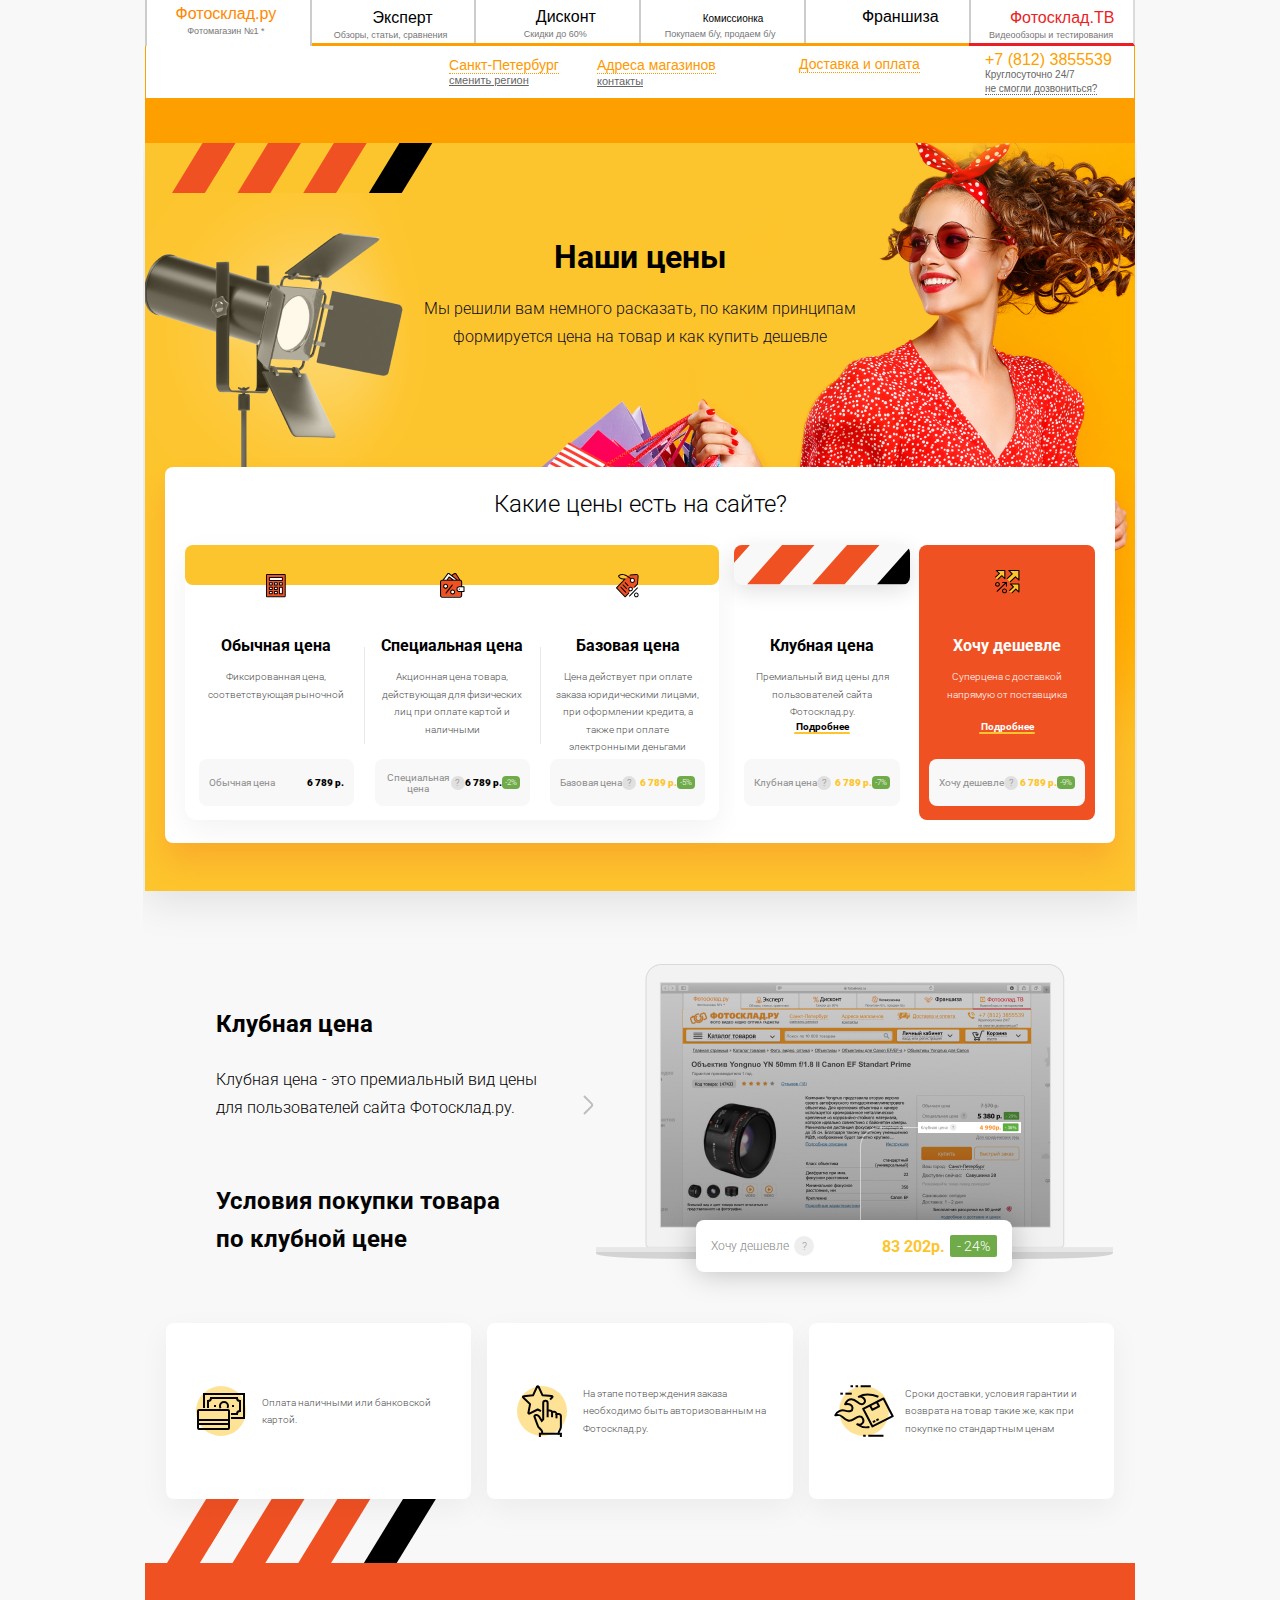
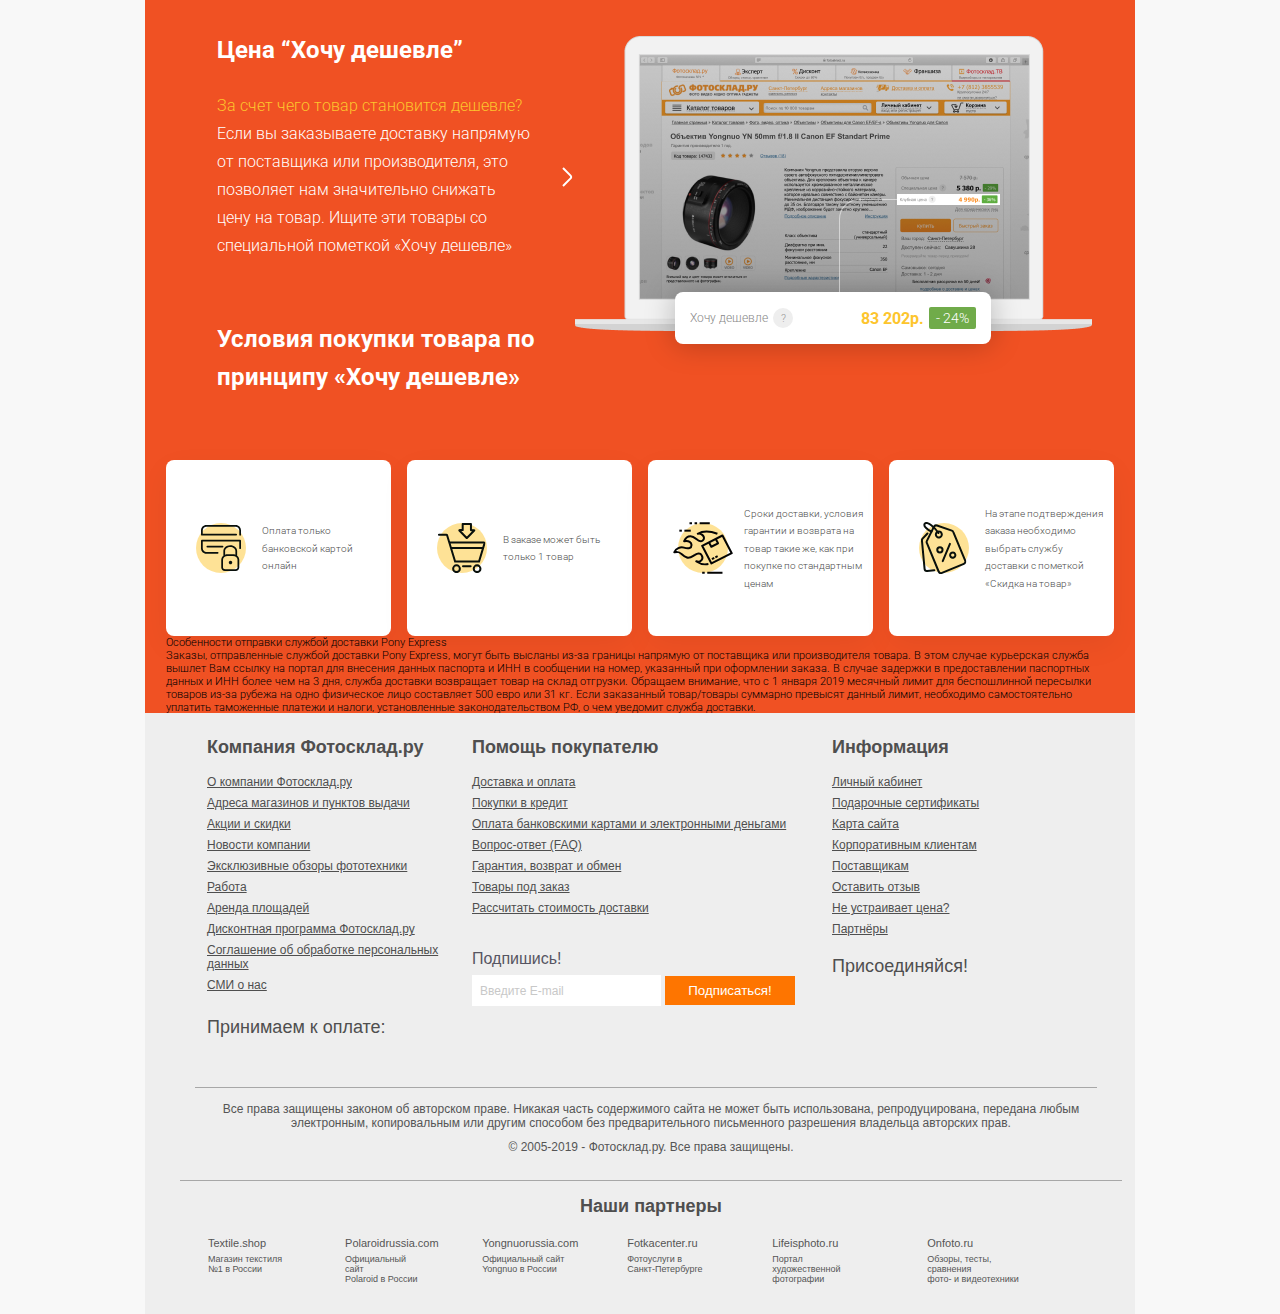
==== commit f46411bc: "Почти сделал последнюю секцию" ====
--- a/index.html
+++ b/index.html
@@ -261,12 +261,12 @@
                         </div>
     
                         <div class="club-price__illustration">
-                            <div class="club-price__macbook">
-                                <div class="club-price__price-label">
-                                    <div class="club-price__price-type">Клубная цена</div>
-                                    <div class="club-price__question">?</div>
-                                    <div class="club-price__price">4 990р.</div>
-                                    <div class="club-price__sale-label">-36%</div>
+                            <div class="macbook">
+                                <div class="macbook__price-label">
+                                    <div class="macbook__price-type">Хочу дешевле</div>
+                                    <div class="macbook__question">?</div>
+                                    <div class="macbook__price">83 202р.</div>
+                                    <div class="macbook__sale-label">- 24%</div>
                                 </div>
                             </div>
                         </div>    
@@ -301,16 +301,36 @@
                                 принципу «Хочу дешевле»
                             </p>
                         </div>
-                        <div class="want-cheaper__illustration"></div>
+                        <div class="want-cheaper__illustration">
+                            <div class="macbook">
+                                <div class="macbook__price-label">
+                                    <div class="macbook__price-type">Хочу дешевле</div>
+                                    <div class="macbook__question">?</div>
+                                    <div class="macbook__price">83 202р.</div>
+                                    <div class="macbook__sale-label">- 24%</div>
+                                </div>
+                            </div>
+                        </div>
                     </div>
     
                     <div class="want-cheaper-cards">
-                        <div class="want-cheaper-cards__item"></div>
+                        <div class="condition-card condition-card_payment-card want-cheaper-cards__item">
+                            Оплата только банковской картой онлайн
+                        </div>
+                        <div class="condition-card condition-card_one-item want-cheaper-cards__item">
+                            В заказе может быть только 1 товар
+                        </div>
+                        <div class="condition-card condition-card_conditions want-cheaper-cards__item">
+                            Сроки доставки, условия гарантии и возврата на товар такие же, как при покупке по стандартным ценам
+                        </div>
+                        <div class="condition-card condition-card_delivery want-cheaper-cards__item">
+                            На этапе подтверждения заказа необходимо выбрать службу доставки с пометкой «Скидка на товар»
+                        </div>
                     </div>
     
                     <div class="want-cheaper-toggle">Особенности отправки службой доставки Pony Express</div>
                     <div class="want-cheaper-toggle-body">
-                            Заказы, отправленные службой доставки Pony Express, могут быть высланы из-за границы напрямую от поставщика или производителя товара. В этом случае курьерская служба вышлет Вам ссылку на портал для внесения данных паспорта и ИНН в сообщении на номер, указанный при оформлении заказа. В случае задержки в предоставлении паспортных данных и ИНН более чем на 3 дня, служба доставки возвращает товар на склад отгрузки. Обращаем внимание, что с 1 января 2019 месячный лимит для беспошлинной пересылки товаров из-за рубежа на одно физическое лицо составляет 500 евро или 31 кг. Если заказанный товар/товары суммарно превысят данный лимит, необходимо самостоятельно уплатить таможенные платежи и налоги, установленные законодательством РФ, о чем уведомит служба доставки.
+                        Заказы, отправленные службой доставки Pony Express, могут быть высланы из-за границы напрямую от поставщика или производителя товара. В этом случае курьерская служба вышлет Вам ссылку на портал для внесения данных паспорта и ИНН в сообщении на номер, указанный при оформлении заказа. В случае задержки в предоставлении паспортных данных и ИНН более чем на 3 дня, служба доставки возвращает товар на склад отгрузки. Обращаем внимание, что с 1 января 2019 месячный лимит для беспошлинной пересылки товаров из-за рубежа на одно физическое лицо составляет 500 евро или 31 кг. Если заказанный товар/товары суммарно превысят данный лимит, необходимо самостоятельно уплатить таможенные платежи и налоги, установленные законодательством РФ, о чем уведомит служба доставки.
                     </div>
                 </section>
     
--- a/css/style.css
+++ b/css/style.css
@@ -314,8 +314,6 @@
     background-repeat: no-repeat;
     background-image: url(../img/lines.svg);
     background-position: 22px bottom;
-    padding-top: 73px;
-    padding-bottom: 64px;
     padding: 73px 21px 64px;
 }
 
@@ -355,93 +353,6 @@
     margin-bottom: 61px;
 }
 
-.club-price__macbook {
-    width: 520px;
-    height: 295px;
-    background-image: url(../img/macbook.png);
-    background-repeat: no-repeat;
-    background-position: center center;
-    position: relative;
-}
-
-.club-price__macbook::before {
-    content: '';
-    position: absolute;
-    width: 103px;
-    height: 13px;
-    background-image: url(../img/price-on-screen.png);
-    background-repeat: no-repeat;
-    background-position: center center;
-    top: 157px;
-    right: 93px;
-}
-
-.club-price__macbook::after {
-    content: "";
-    position: absolute;
-    top: 163px;
-    right: 195px;
-    width: 59px;
-    height: 93px;
-    border-top: 1px solid rgba(255, 255, 255, 0.5);
-    border-left: 1px solid rgba(255, 255, 255, 0.5);
-    border-top-left-radius: 20px;
-}
-
-.club-price__price-label {
-    display: flex;
-    align-items: center;
-    justify-content: space-between;
-    position: absolute;
-    bottom: -13px;
-    left: 0;
-    right: 0;
-    margin: auto;
-    width: 316px;
-    height: 52px;
-    background-color: #FFFFFF;
-    box-shadow: 0px 0px 30px rgba(0, 0, 0, 0.25);
-    border-radius: 8px;
-    padding: 0 15px;
-}
-
-.club-price__price-label > *:not(:last-child) {
-    margin-right: 5px;
-}
-
-.club-price__price-type {
-    font-size: 12px;
-    color: #888888;
-}
-
-.club-price__question {
-    width: 20px;
-    height: 20px;
-    border-radius: 50px;
-    background-color: #eee;
-    display: flex;
-    justify-content: center;
-    align-items: center;
-    color: #999999;
-}
-
-.club-price__price {
-    font-size: 16px;
-    color: #111111;
-    font-weight: bold;
-    color: #fdc52d;
-    flex-grow: 1;
-    text-align: right;
-}
-
-.club-price__sale-label {
-    background-color: #70AB4A;
-    color: #ffffff;
-    font-size: 14px;
-    border-radius: 2px;
-    padding: 3px 7px;
-}
-
 .club-price__conditions {
     color: #040404;
     font-weight: bold;
@@ -454,10 +365,6 @@
     grid-template-columns: repeat(3, 1fr);
     grid-gap: 16px;
     height: 176px;
-}
-
-.club-price-footer__item {
-    
 }
 
 .condition-card {
@@ -496,7 +403,6 @@
     height: 60px;
     background-position: center center;
     background-repeat: no-repeat;
-    background-image: url(../img/icons/payment.svg);
     top: 0;
     bottom: 0;
     left: 25px;
@@ -513,4 +419,163 @@
 
 .condition-card_conditions::after {
     background-image: url(../img/icons/conditions.svg);
+}
+
+.condition-card_payment-card::after {
+    background-image: url(../img/icons/payment-card.svg);
+}
+
+.condition-card_one-item::after {
+    background-image: url(../img/icons/one-item.svg);
+}
+
+.condition-card_delivery::after {
+    background-image: url(../img/icons/delivery.svg);
+}
+
+.want-cheaper {
+    background-color: #f05123;
+    padding: 0 21px;
+}
+
+.want-cheaper__main {
+    display: flex;
+    padding: 73px 21px 64px;
+}
+
+.want-cheaper__info {
+    flex-grow: 1;
+    padding-left: 30px;
+    position: relative;
+}
+
+.want-cheaper__header {
+    color: #fff;
+    font-size: 24px;
+    font-weight: bold;
+    margin-bottom: 28px;
+}
+
+.want-cheaper__text {
+    color: #FFFFFF;
+    font-size: 16px;
+    line-height: 175%;
+    margin-bottom: 61px;
+    padding-right: 40px;
+}
+
+.want-cheaper__conditions {
+    color: #fff;
+    font-weight: bold;
+    font-size: 24px;
+    line-height: 157%;
+}
+
+.want-cheaper__info::after {
+    content: '';
+    width: 11px;
+    height: 20px;
+    background-image: url(../img/icons/arrow-white.svg);
+    position: absolute;
+    right: 0;
+    top: 131px;
+}
+
+.macbook {
+    width: 520px;
+    height: 295px;
+    background-image: url(../img/macbook.png);
+    background-repeat: no-repeat;
+    background-position: center center;
+    position: relative;
+}
+
+.macbook__price-label {
+    display: flex;
+    align-items: center;
+    justify-content: space-between;
+    position: absolute;
+    bottom: -13px;
+    left: 0;
+    right: 0;
+    margin: auto;
+    width: 316px;
+    height: 52px;
+    background-color: #FFFFFF;
+    box-shadow: 0px 0px 30px rgba(0, 0, 0, 0.25);
+    border-radius: 8px;
+    padding: 0 15px;
+}
+
+
+.macbook__price-type {
+    font-size: 12px;
+    color: #888888;
+}
+
+.macbook__question {
+    width: 20px;
+    height: 20px;
+    border-radius: 50px;
+    background-color: #eee;
+    display: flex;
+    justify-content: center;
+    align-items: center;
+    color: #999999;
+}
+
+.macbook__price {
+    font-size: 16px;
+    color: #111111;
+    font-weight: bold;
+    color: #fdc52d;
+    flex-grow: 1;
+    text-align: right;
+}
+
+.macbook__sale-label {
+    background-color: #70AB4A;
+    color: #ffffff;
+    font-size: 14px;
+    border-radius: 2px;
+    padding: 3px 7px;
+}
+
+.macbook::before {
+    content: '';
+    position: absolute;
+    width: 103px;
+    height: 13px;
+    background-image: url(../img/price-on-screen.png);
+    background-repeat: no-repeat;
+    background-position: center center;
+    top: 157px;
+    right: 93px;
+}
+
+.macbook::after {
+    content: "";
+    position: absolute;
+    top: 163px;
+    right: 195px;
+    width: 59px;
+    height: 93px;
+    border-top: 1px solid rgba(255, 255, 255, 0.5);
+    border-left: 1px solid rgba(255, 255, 255, 0.5);
+    border-top-left-radius: 20px;
+}
+
+.macbook__price-label > *:not(:last-child) {
+    margin-right: 5px;
+}
+
+.want-cheaper__why {
+    color: #FDC52D;
+}
+
+.want-cheaper-cards {
+    display: grid;
+    grid-template-columns: repeat(4, 1fr);
+    grid-gap: 16px;
+    height: 176px;
 }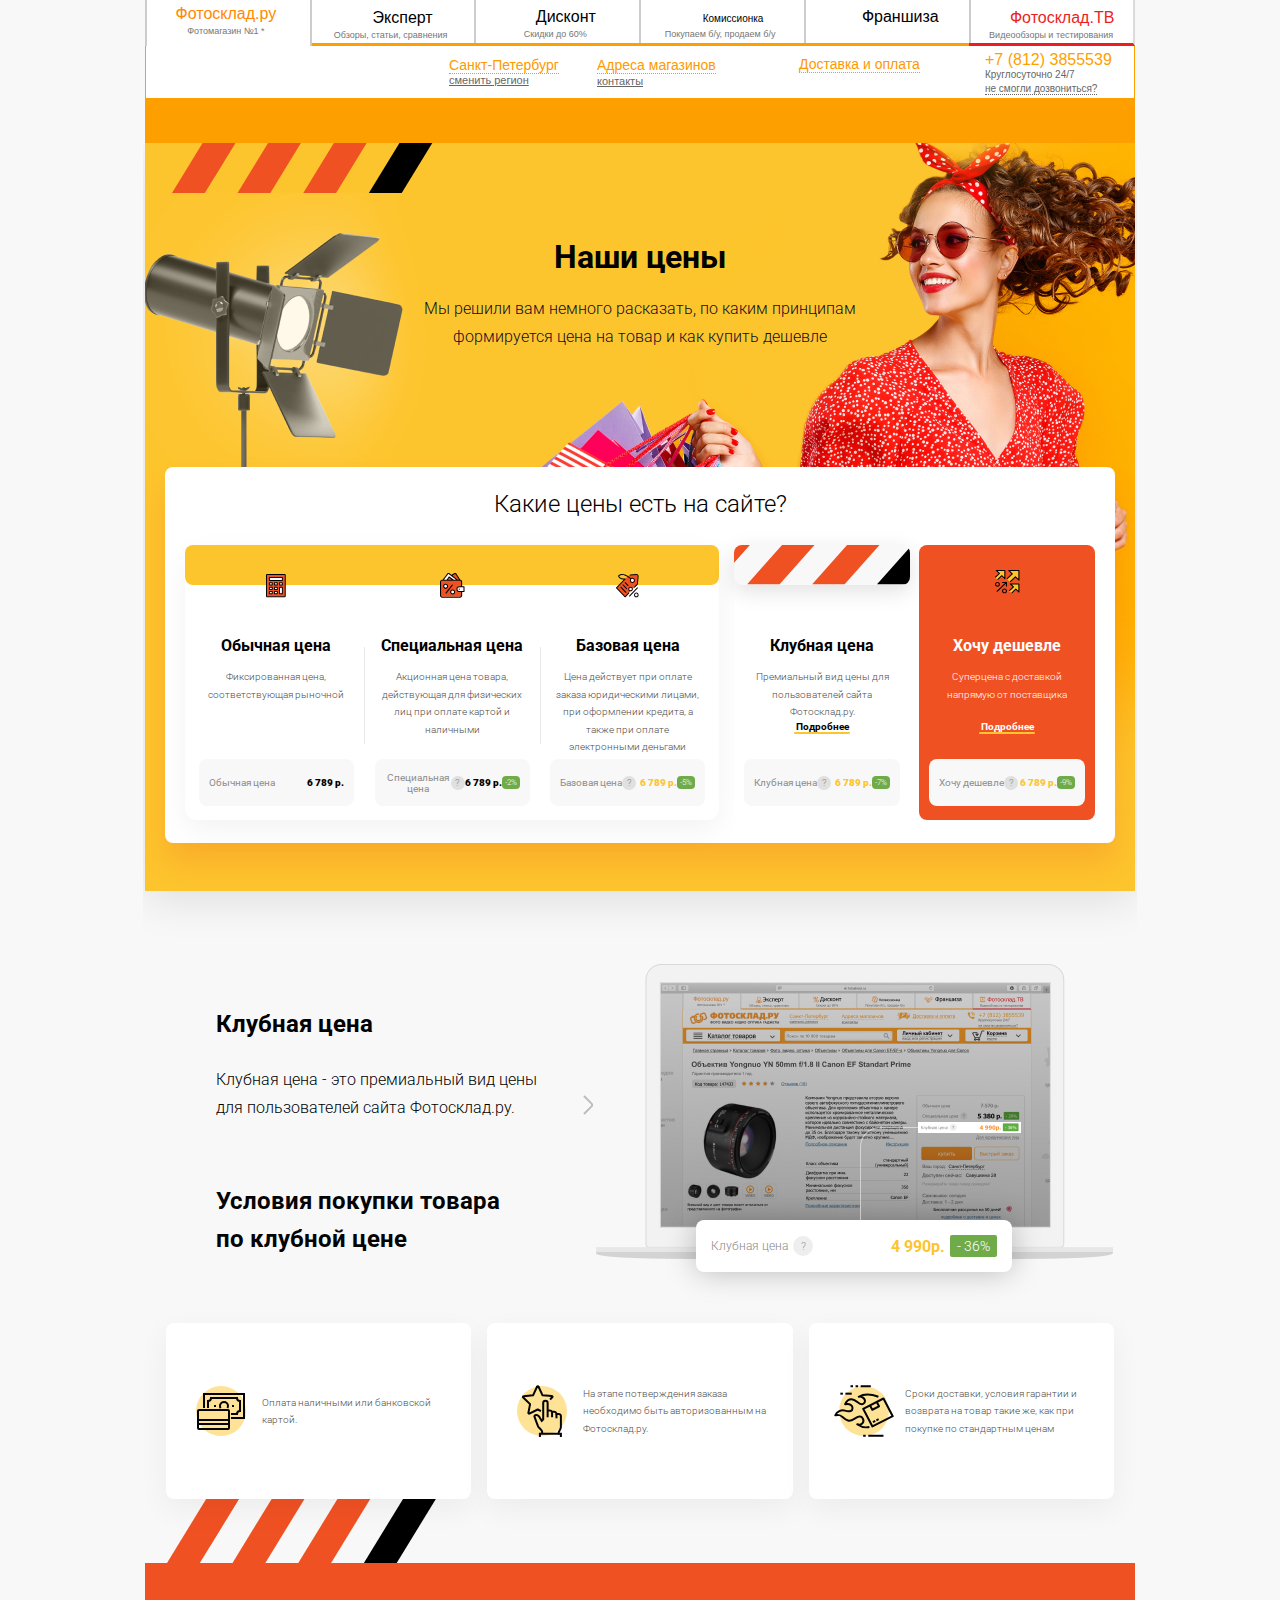
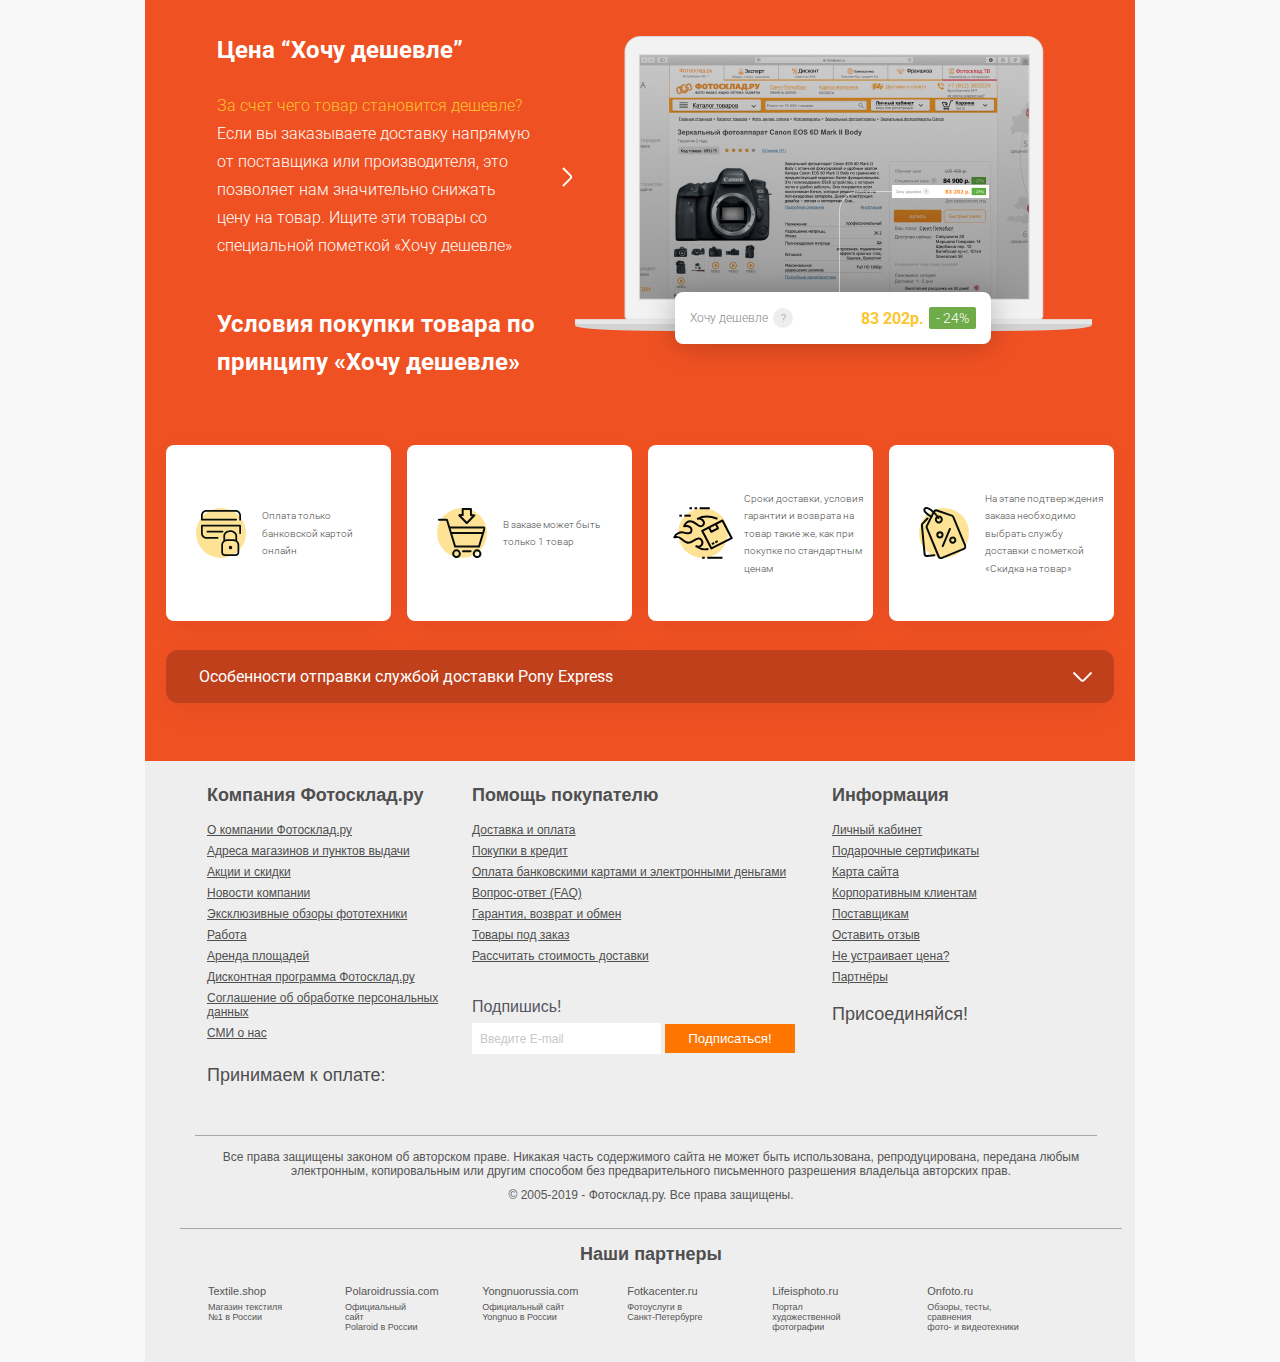
==== commit 392c5f8a: "Закончил десктоп" ====
--- a/index.html
+++ b/index.html
@@ -222,7 +222,7 @@
                                 <p class="price-card__description">
                                     Премиальный вид цены для пользователей сайта Фотосклад.ру.
                                 </p>
-                                <a href="#" class="price-card__details">Подробнее</a>
+                                <a href="#club-price" class="price-card__details scroll-link">Подробнее</a>
                                 <div class="price-card__footer">
                                     <span class="price-card__type">Клубная цена</span>
                                     <div class="price-card__question">?</div>
@@ -236,7 +236,7 @@
                                 <p class="price-card__description">
                                     Суперцена с доставкой напрямую от поставщика
                                 </p>
-                                <a href="#" class="price-card__details">Подробнее</a>
+                                <a href="#want-cheaper" class="price-card__details scroll-link">Подробнее</a>
                                 <div class="price-card__footer">
                                     <span class="price-card__type">Хочу дешевле</span>
                                     <div class="price-card__question">?</div>
@@ -248,7 +248,7 @@
                     </div>
                 </section>
     
-                <section class="club-price">
+                <section id="club-price" class="club-price">
                     <div class="club-price__main">
     
                         <div class="club-price__info">
@@ -263,10 +263,10 @@
                         <div class="club-price__illustration">
                             <div class="macbook">
                                 <div class="macbook__price-label">
-                                    <div class="macbook__price-type">Хочу дешевле</div>
+                                    <div class="macbook__price-type">Клубная цена</div>
                                     <div class="macbook__question">?</div>
-                                    <div class="macbook__price">83 202р.</div>
-                                    <div class="macbook__sale-label">- 24%</div>
+                                    <div class="macbook__price">4 990р.</div>
+                                    <div class="macbook__sale-label">- 36%</div>
                                 </div>
                             </div>
                         </div>    
@@ -285,7 +285,7 @@
                     </div>
                 </section>
     
-                <section class="want-cheaper">
+                <section id="want-cheaper" class="want-cheaper">
                     <div class="want-cheaper__main">
                         <div class="want-cheaper__info">
                             <h2 class="want-cheaper__header">Цена “Хочу дешевле”</h2>
@@ -302,7 +302,7 @@
                             </p>
                         </div>
                         <div class="want-cheaper__illustration">
-                            <div class="macbook">
+                            <div class="macbook macbook_want-cheaper">
                                 <div class="macbook__price-label">
                                     <div class="macbook__price-type">Хочу дешевле</div>
                                     <div class="macbook__question">?</div>
@@ -313,7 +313,7 @@
                         </div>
                     </div>
     
-                    <div class="want-cheaper-cards">
+                    <div class="want-cheaper-cards want-cheaper__cards">
                         <div class="condition-card condition-card_payment-card want-cheaper-cards__item">
                             Оплата только банковской картой онлайн
                         </div>
@@ -330,7 +330,9 @@
     
                     <div class="want-cheaper-toggle">Особенности отправки службой доставки Pony Express</div>
                     <div class="want-cheaper-toggle-body">
-                        Заказы, отправленные службой доставки Pony Express, могут быть высланы из-за границы напрямую от поставщика или производителя товара. В этом случае курьерская служба вышлет Вам ссылку на портал для внесения данных паспорта и ИНН в сообщении на номер, указанный при оформлении заказа. В случае задержки в предоставлении паспортных данных и ИНН более чем на 3 дня, служба доставки возвращает товар на склад отгрузки. Обращаем внимание, что с 1 января 2019 месячный лимит для беспошлинной пересылки товаров из-за рубежа на одно физическое лицо составляет 500 евро или 31 кг. Если заказанный товар/товары суммарно превысят данный лимит, необходимо самостоятельно уплатить таможенные платежи и налоги, установленные законодательством РФ, о чем уведомит служба доставки.
+                        Заказы, отправленные службой доставки Pony Express, могут быть высланы из-за границы напрямую от поставщика или производителя товара. В этом случае курьерская служба вышлет Вам ссылку на портал для внесения данных паспорта и ИНН в сообщении на номер, указанный при оформлении заказа. <br><br>
+                        В случае задержки в предоставлении паспортных данных и ИНН более чем на 3 дня, служба доставки возвращает товар на склад отгрузки. <br><br>
+                        Обращаем внимание, что с 1 января 2019 месячный лимит для беспошлинной пересылки товаров из-за рубежа на одно физическое лицо составляет 500 евро или 31 кг. Если заказанный товар/товары суммарно превысят данный лимит, необходимо самостоятельно уплатить таможенные платежи и налоги, установленные законодательством РФ, о чем уведомит служба доставки.
                     </div>
                 </section>
     
--- a/css/style.css
+++ b/css/style.css
@@ -435,7 +435,7 @@
 
 .want-cheaper {
     background-color: #f05123;
-    padding: 0 21px;
+    padding: 0 21px 59px;
 }
 
 .want-cheaper__main {
@@ -460,7 +460,7 @@
     color: #FFFFFF;
     font-size: 16px;
     line-height: 175%;
-    margin-bottom: 61px;
+    margin-bottom: 46px;
     padding-right: 40px;
 }
 
@@ -488,6 +488,10 @@
     background-repeat: no-repeat;
     background-position: center center;
     position: relative;
+}
+
+.macbook_want-cheaper {
+    background-image: url(../img/macbook-want-cheaper.png);
 }
 
 .macbook__price-label {
@@ -553,6 +557,12 @@
     right: 93px;
 }
 
+.macbook_want-cheaper::before {
+    background-image: url(../img/price-on-screen-want-cheaper.png);
+    top: 149px;
+    right: 101px;
+}
+
 .macbook::after {
     content: "";
     position: absolute;
@@ -565,6 +575,11 @@
     border-top-left-radius: 20px;
 }
 
+.macbook_want-cheaper::after {
+    top: 155px;
+    height: 101px;
+}
+
 .macbook__price-label > *:not(:last-child) {
     margin-right: 5px;
 }
@@ -578,4 +593,55 @@
     grid-template-columns: repeat(4, 1fr);
     grid-gap: 16px;
     height: 176px;
+}
+
+.want-cheaper__cards {
+    margin-bottom: 29px;
+}
+
+.want-cheaper-toggle {
+    background-color: rgba(0, 0, 0, 0.2);
+    box-shadow: 0px 10px 30px rgba(0, 0, 0, 0.05);
+    border-radius: 12px;
+    font-size: 16px;
+    line-height: 53px;
+    font-weight: 400;
+    color: #ffffff;
+    padding-left: 33px;
+    cursor: pointer;
+    position: relative;
+    user-select: none;
+}
+
+.want-cheaper-toggle::after {
+    content: '';
+    width: 11px;
+    height: 20px;
+    background-image: url(../img/icons/arrow-white.svg);
+    position: absolute;
+    right: 26px;
+    top: 0;
+    bottom: 0;
+    margin: auto;
+    transform: rotate(90deg);
+    transform-origin: center;
+    transition: all .3s;
+}
+
+.want-cheaper-toggle.active::after {
+    transform: rotate(270deg);
+}
+
+.want-cheaper-toggle-body {
+    color: #FFFFFF;
+    line-height: 175%;
+    font-size: 16px;
+    padding-left: 33px;
+    padding-right: 40px;
+    padding-top: 32px;
+    display: none;
+}
+
+.want-cheaper-toggle-body.active {
+    display: block;
 }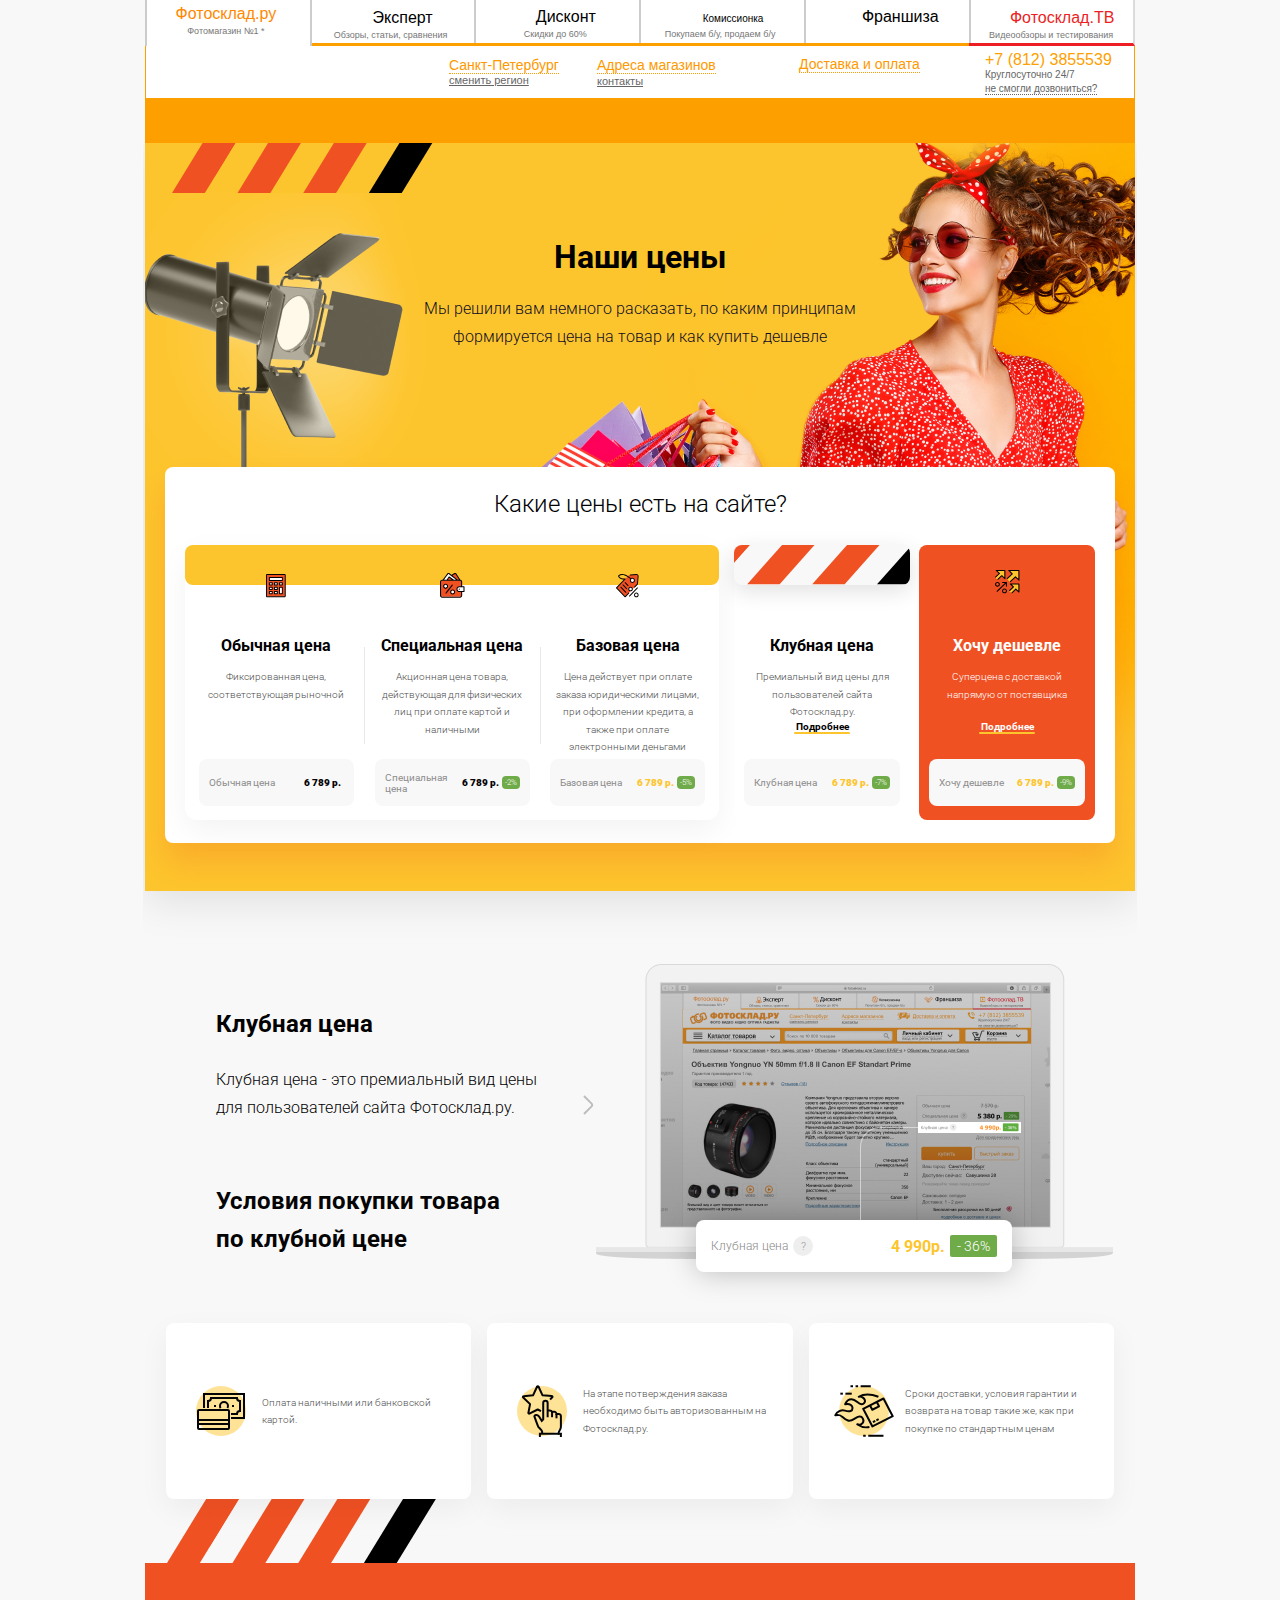
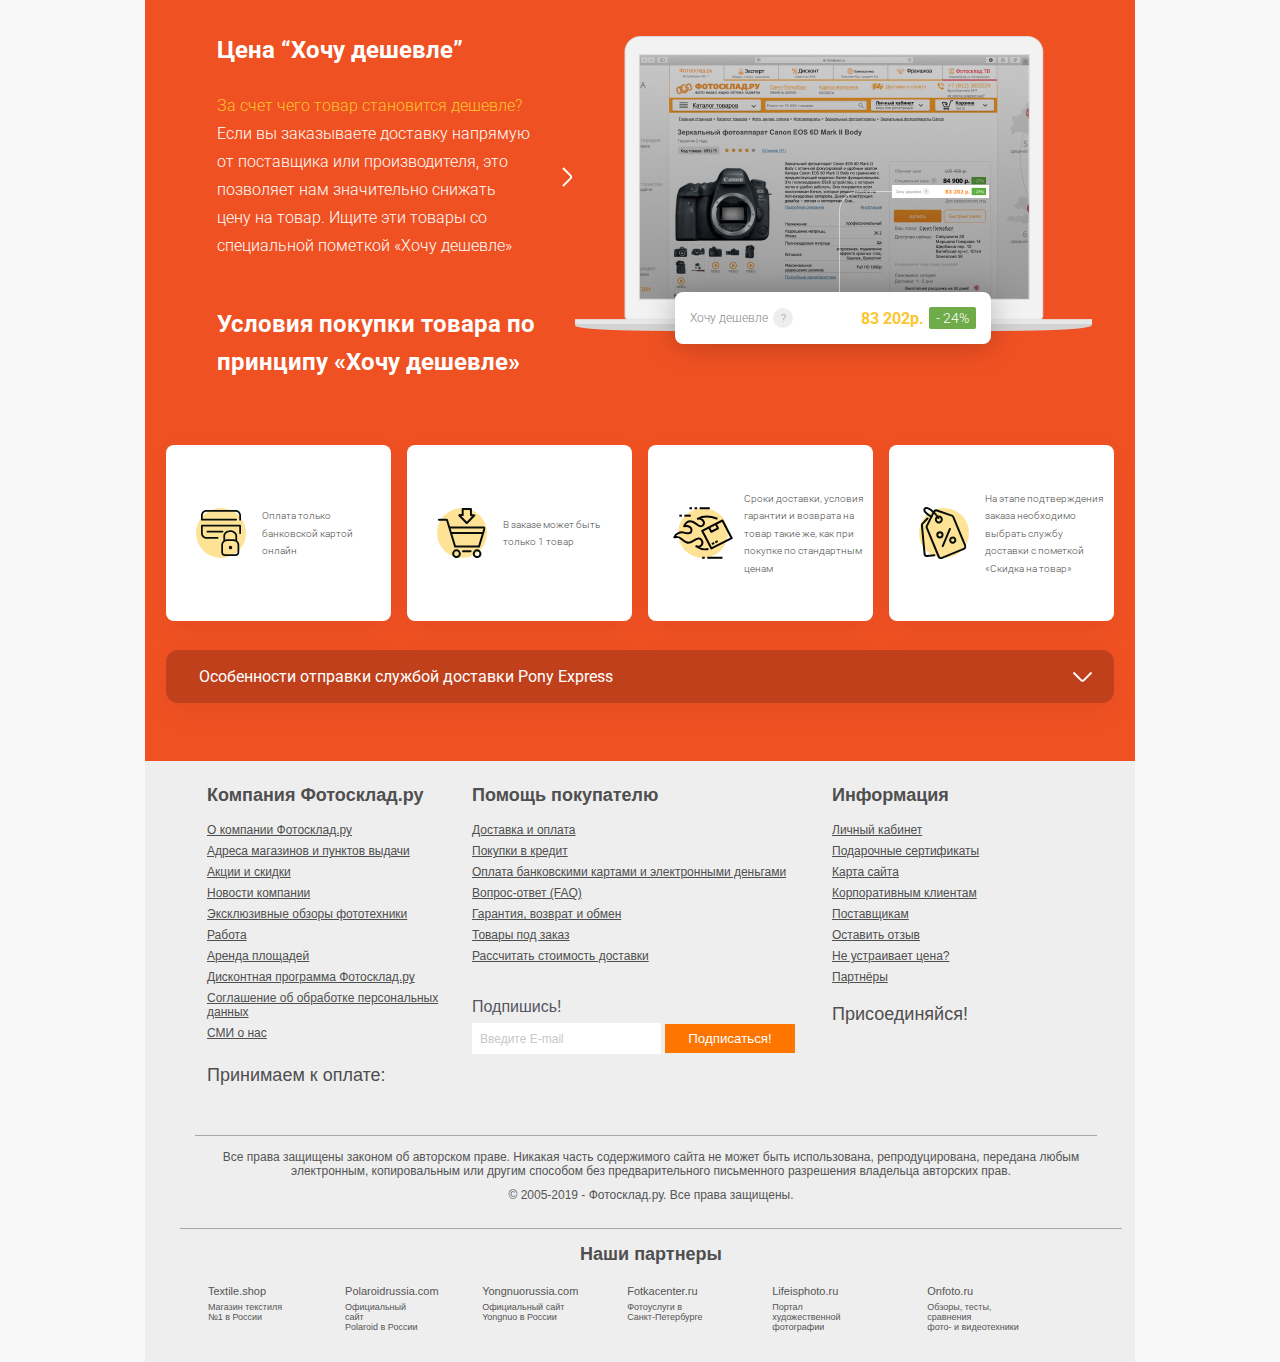
==== commit 54b17429: "Адаптировал первую секцию" ====
--- a/index.html
+++ b/index.html
@@ -195,7 +195,6 @@
                                     </p>
                                     <div class="price-card__footer">
                                         <span class="price-card__type">Специальная цена</span>
-                                        <div class="price-card__question">?</div>
                                         <span class="price-card__price">6 789 р.</span>
                                         <div class="price-card__sale-label">-2%</div>
                                     </div>
@@ -210,7 +209,6 @@
                                     </p>
                                     <div class="price-card__footer">
                                         <span class="price-card__type">Базовая цена</span>
-                                        <div class="price-card__question">?</div>
                                         <span class="price-card__price price-card__price_special">6 789 р.</span>
                                         <div class="price-card__sale-label">-5%</div>
                                     </div>
@@ -225,7 +223,6 @@
                                 <a href="#club-price" class="price-card__details scroll-link">Подробнее</a>
                                 <div class="price-card__footer">
                                     <span class="price-card__type">Клубная цена</span>
-                                    <div class="price-card__question">?</div>
                                     <span class="price-card__price price-card__price_special">6 789 р.</span>
                                     <div class="price-card__sale-label">-7%</div>
                                 </div>
@@ -239,7 +236,6 @@
                                 <a href="#want-cheaper" class="price-card__details scroll-link">Подробнее</a>
                                 <div class="price-card__footer">
                                     <span class="price-card__type">Хочу дешевле</span>
-                                    <div class="price-card__question">?</div>
                                     <span class="price-card__price price-card__price_special">6 789 р.</span>
                                     <div class="price-card__sale-label">-9%</div>
                                 </div>
--- a/css/style.css
+++ b/css/style.css
@@ -54,6 +54,8 @@
     text-align: center;
     margin-bottom: 19px;
     color: #000000;
+    z-index: 2;
+    position: relative;
 }
 
 .main__text {
@@ -62,6 +64,8 @@
     line-height: 175%;
     margin-bottom: 116px;
     color: #0E0D26;
+    z-index: 2;
+    position: relative;
 }
 
 .price-types {
@@ -193,6 +197,8 @@
 .price-card__type {
     color: #8D8D8D;
     font-weight: normal;
+    flex-grow: 1;
+    text-align: left;
 }
 
 .price-card__price {
@@ -201,6 +207,7 @@
     white-space: nowrap;
     flex-grow: 1;
     text-align: right;
+    margin-right: 3px;
 }
 
 .price-card__price_special {
@@ -280,7 +287,8 @@
 
 .price-card__details:hover,
 .price-card__details:active,
-.price-card__details:visited {
+.price-card__details:visited,
+.price-card__details:link {
     color: #000000;
     text-decoration: none;
 }
@@ -361,8 +369,12 @@
 }
 
 .club-price-footer {
+    display: -ms-grid;
     display: grid;
+    -ms-grid-template-columns: repeat(3, 1fr);
     grid-template-columns: repeat(3, 1fr);
+    -ms-grid-gap: 16px;
+    -ms-grid-gap: 16px;
     grid-gap: 16px;
     height: 176px;
 }
